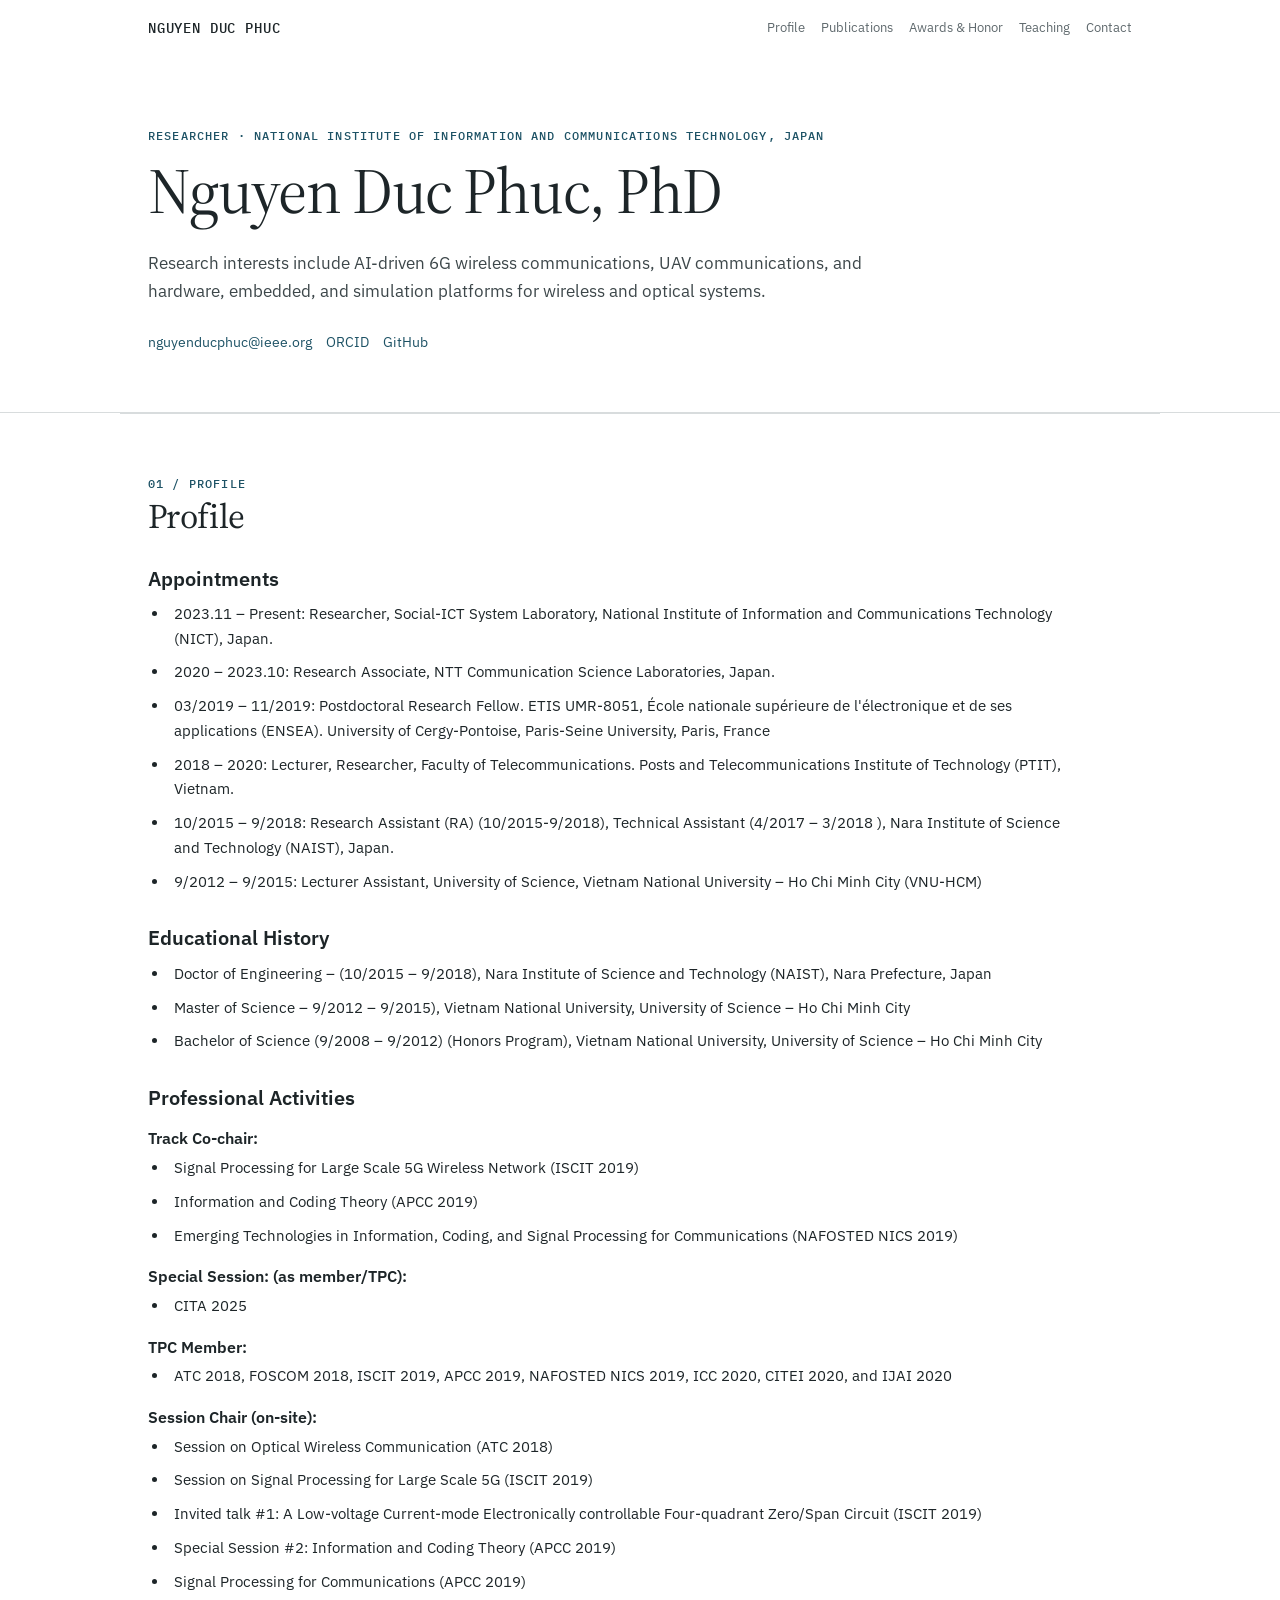
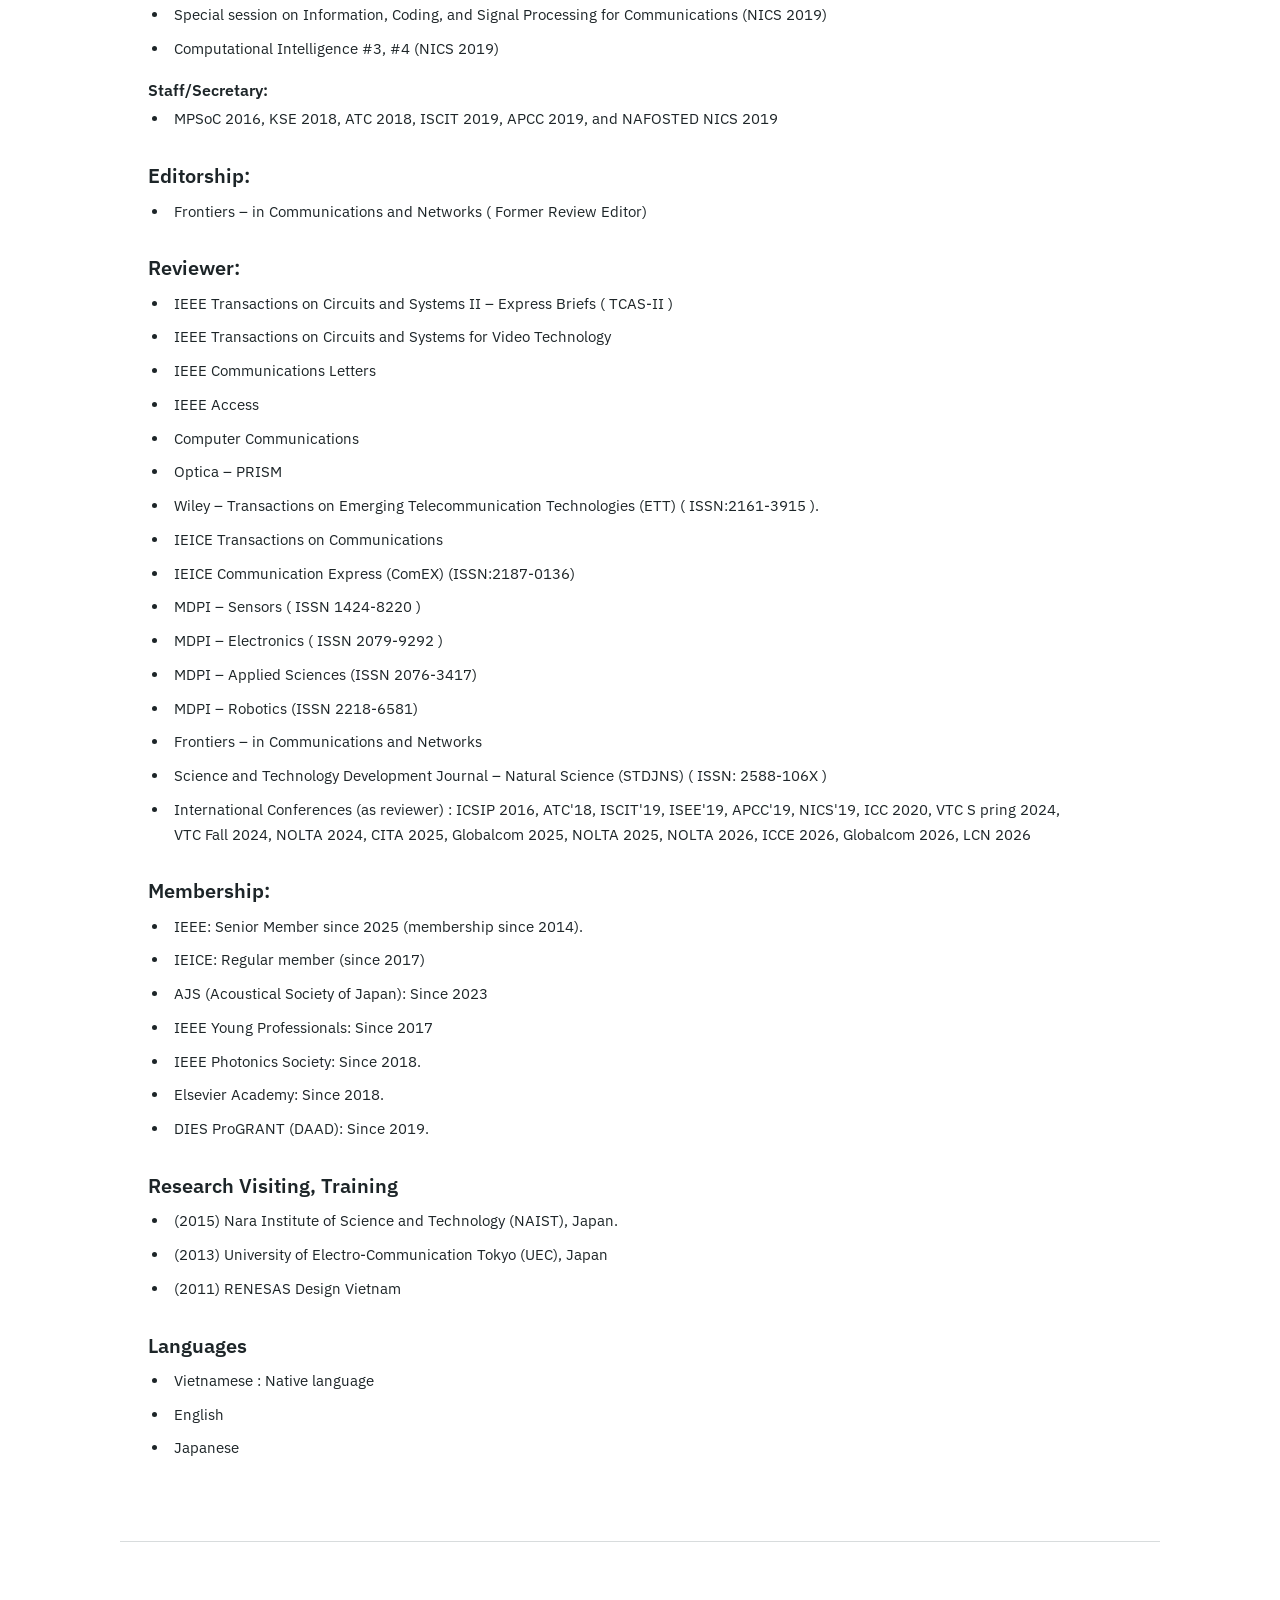
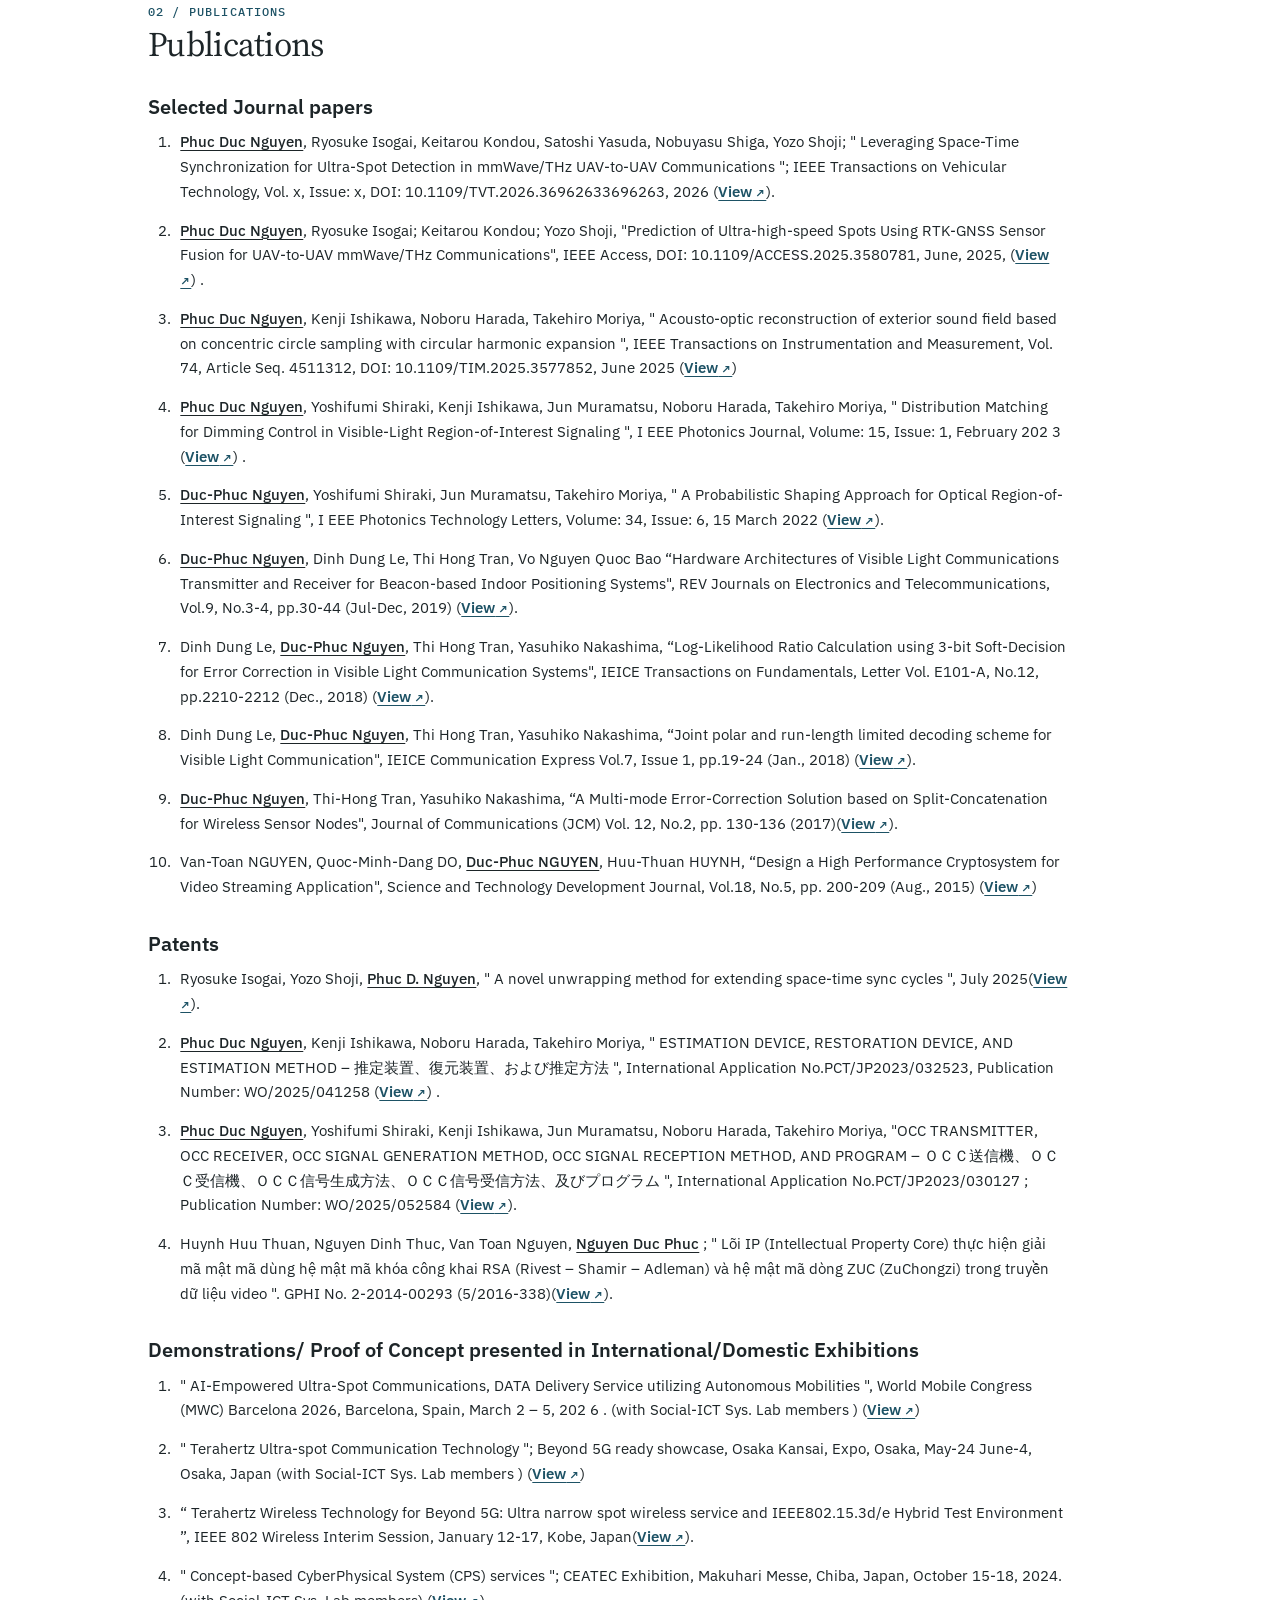
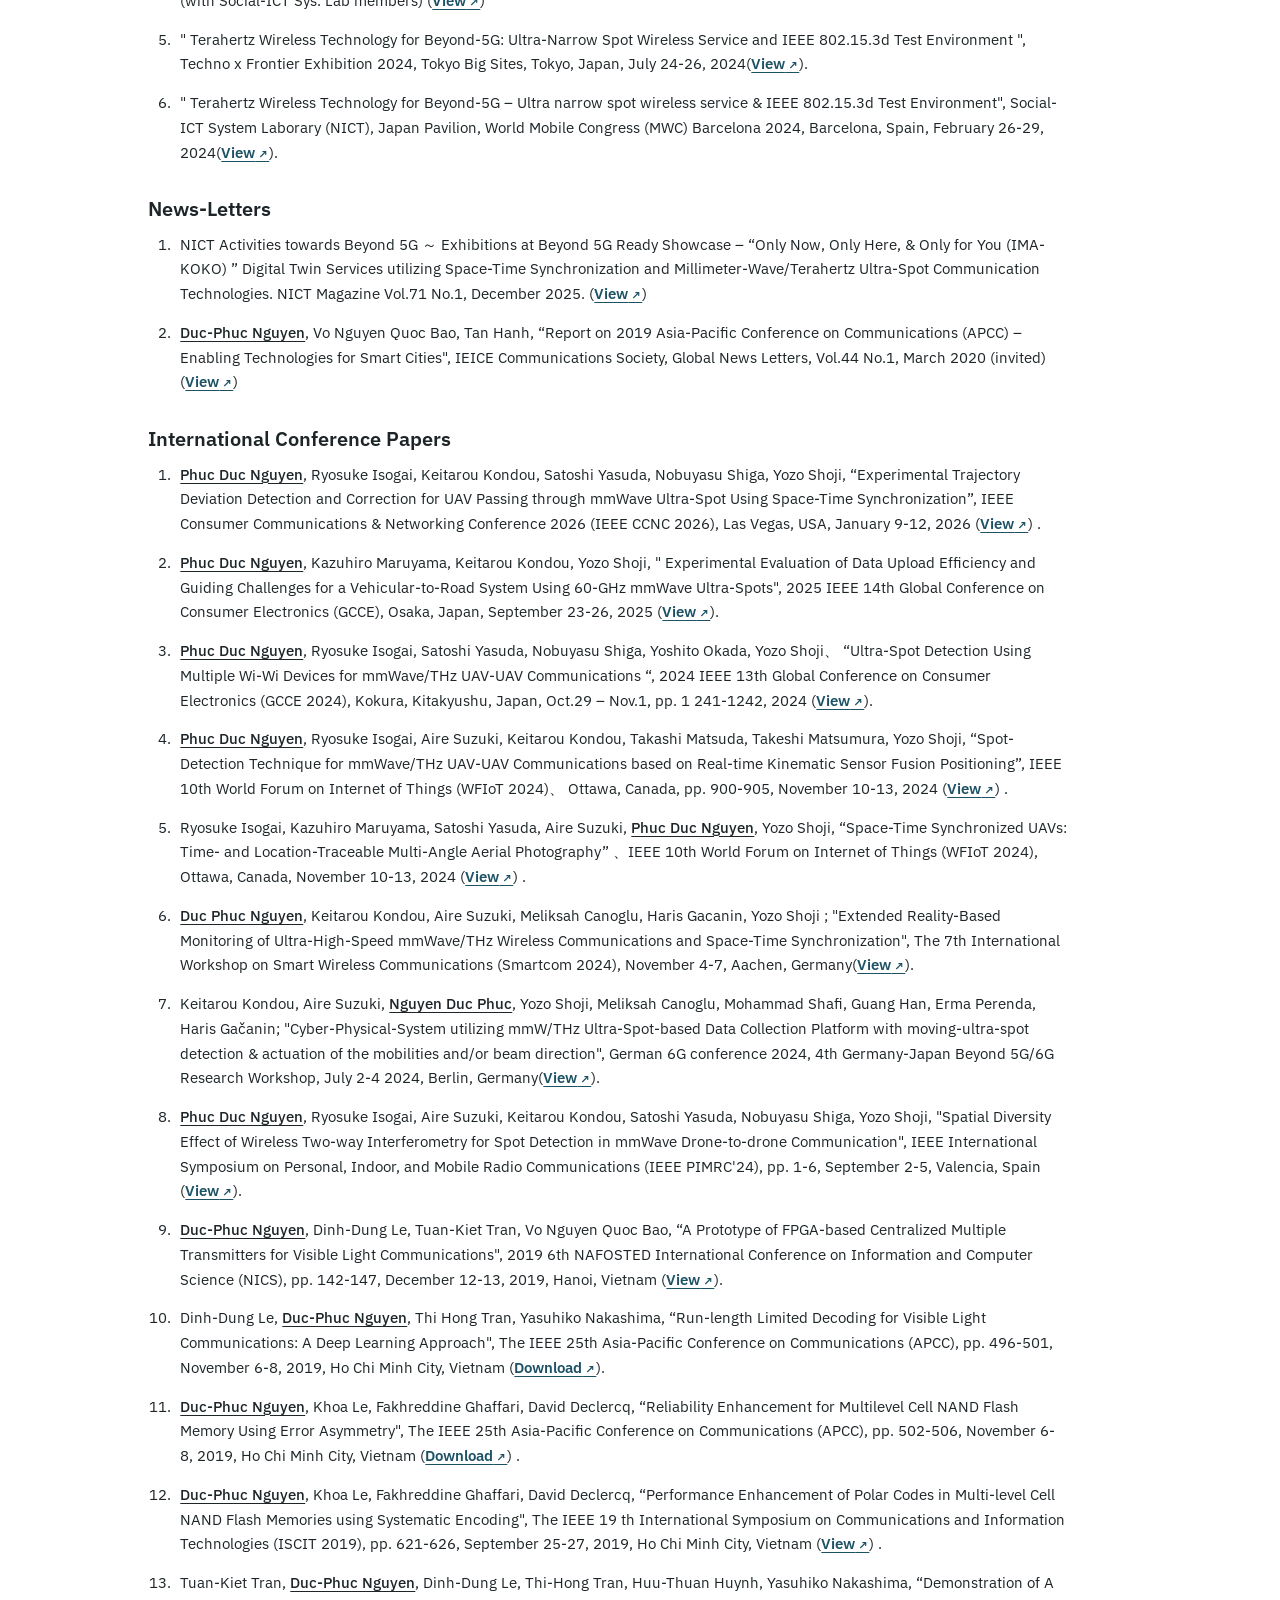
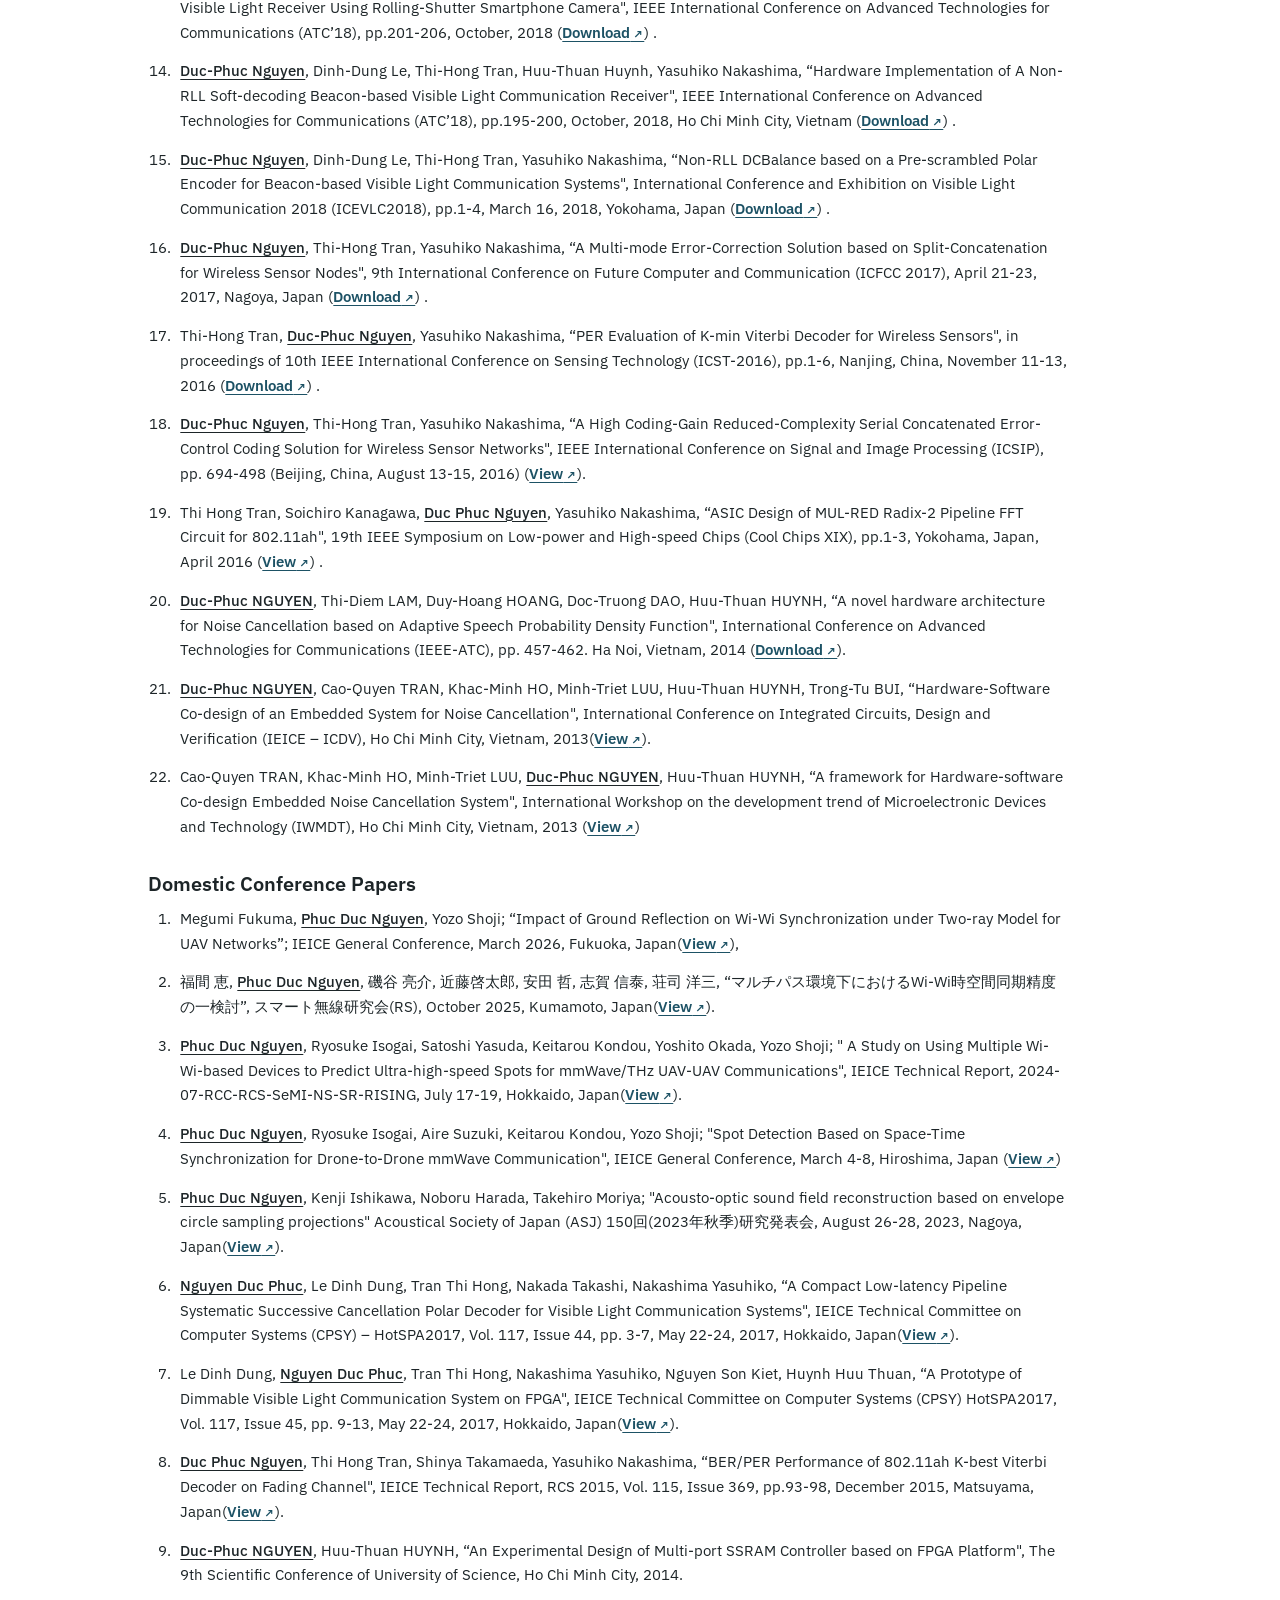
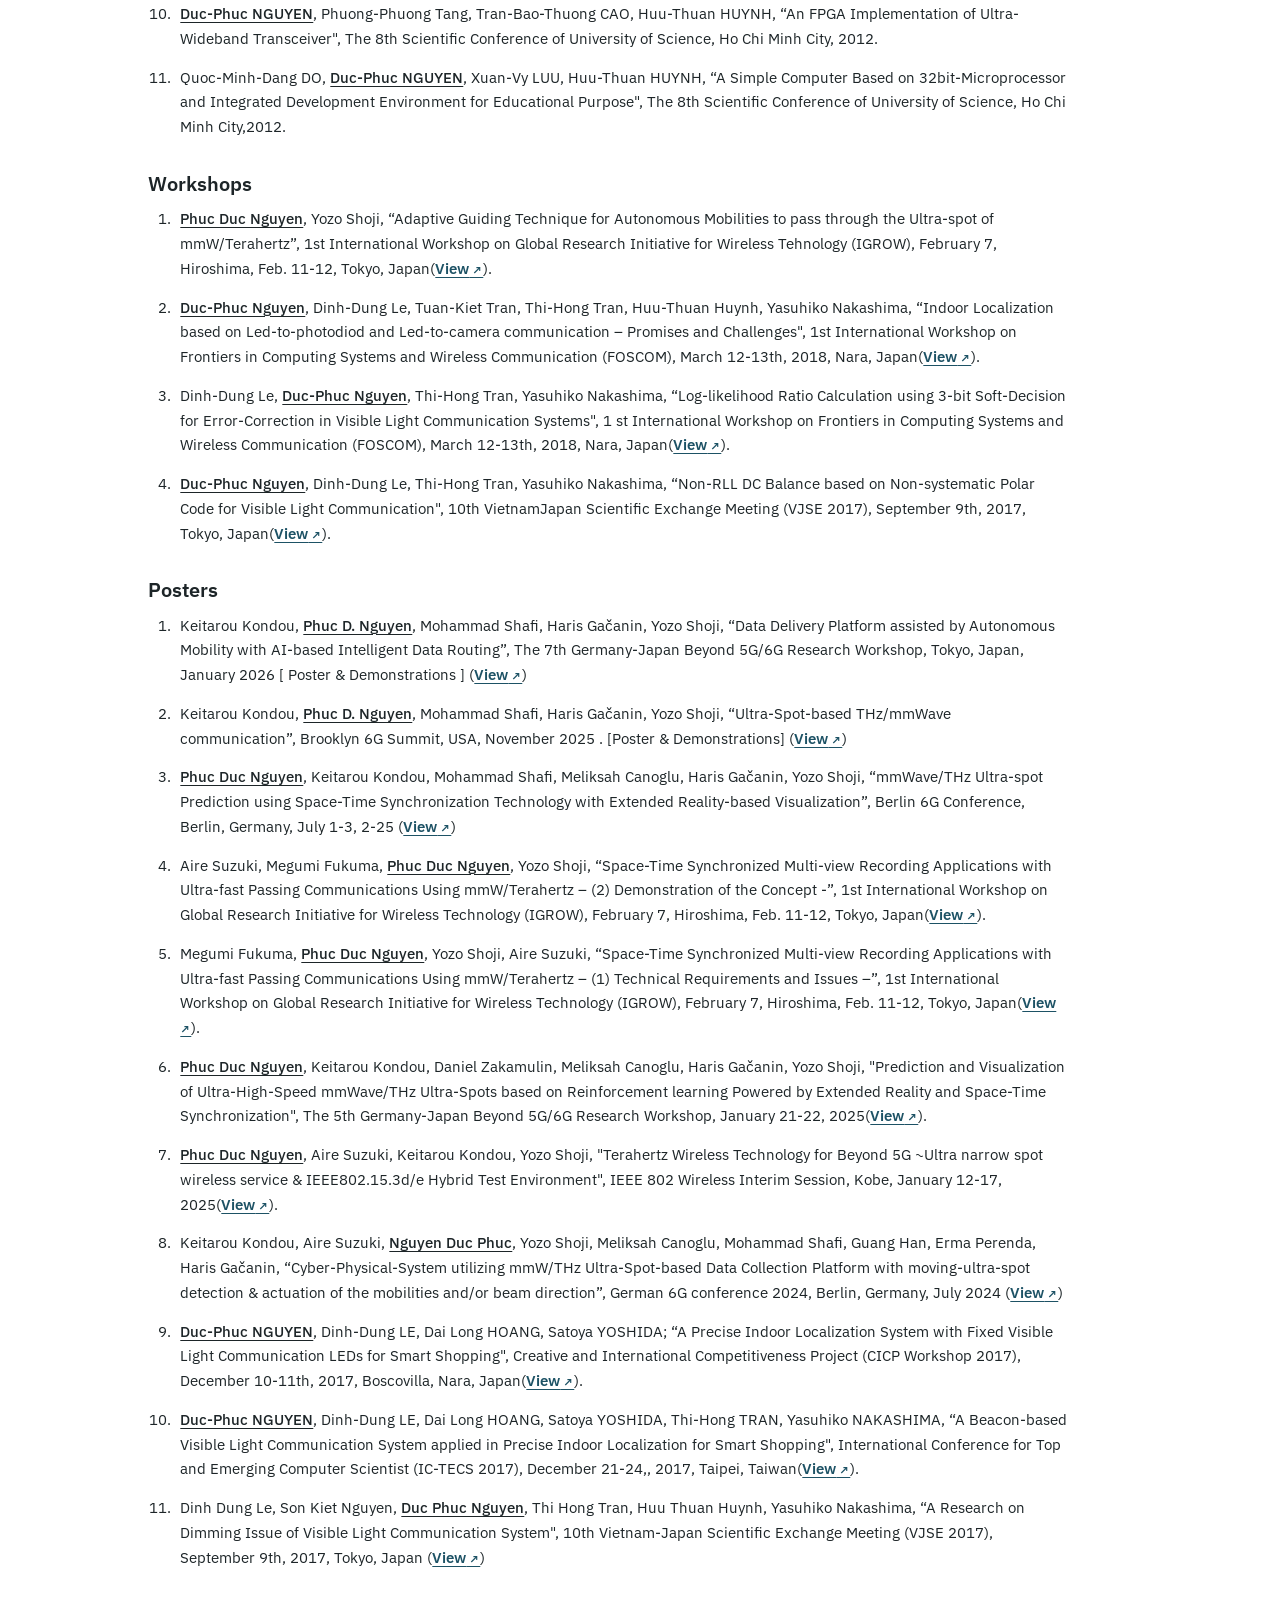
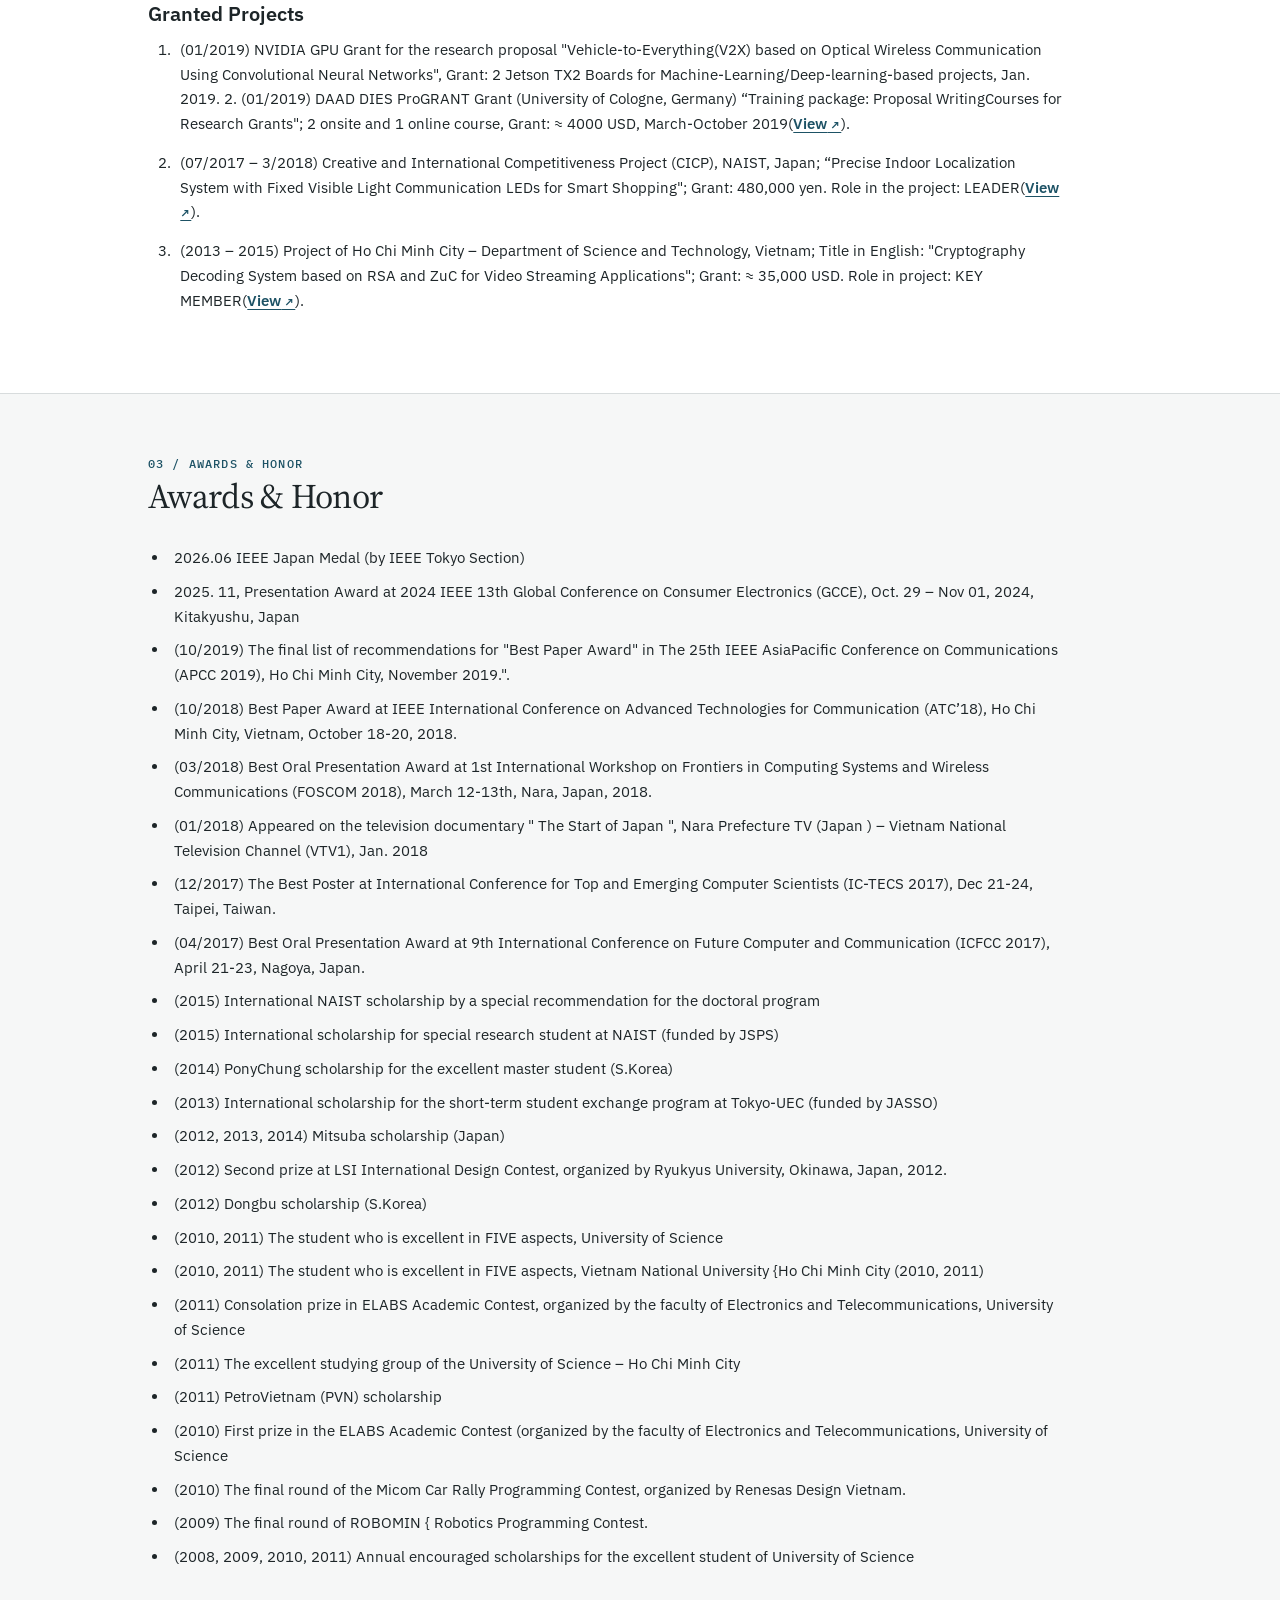
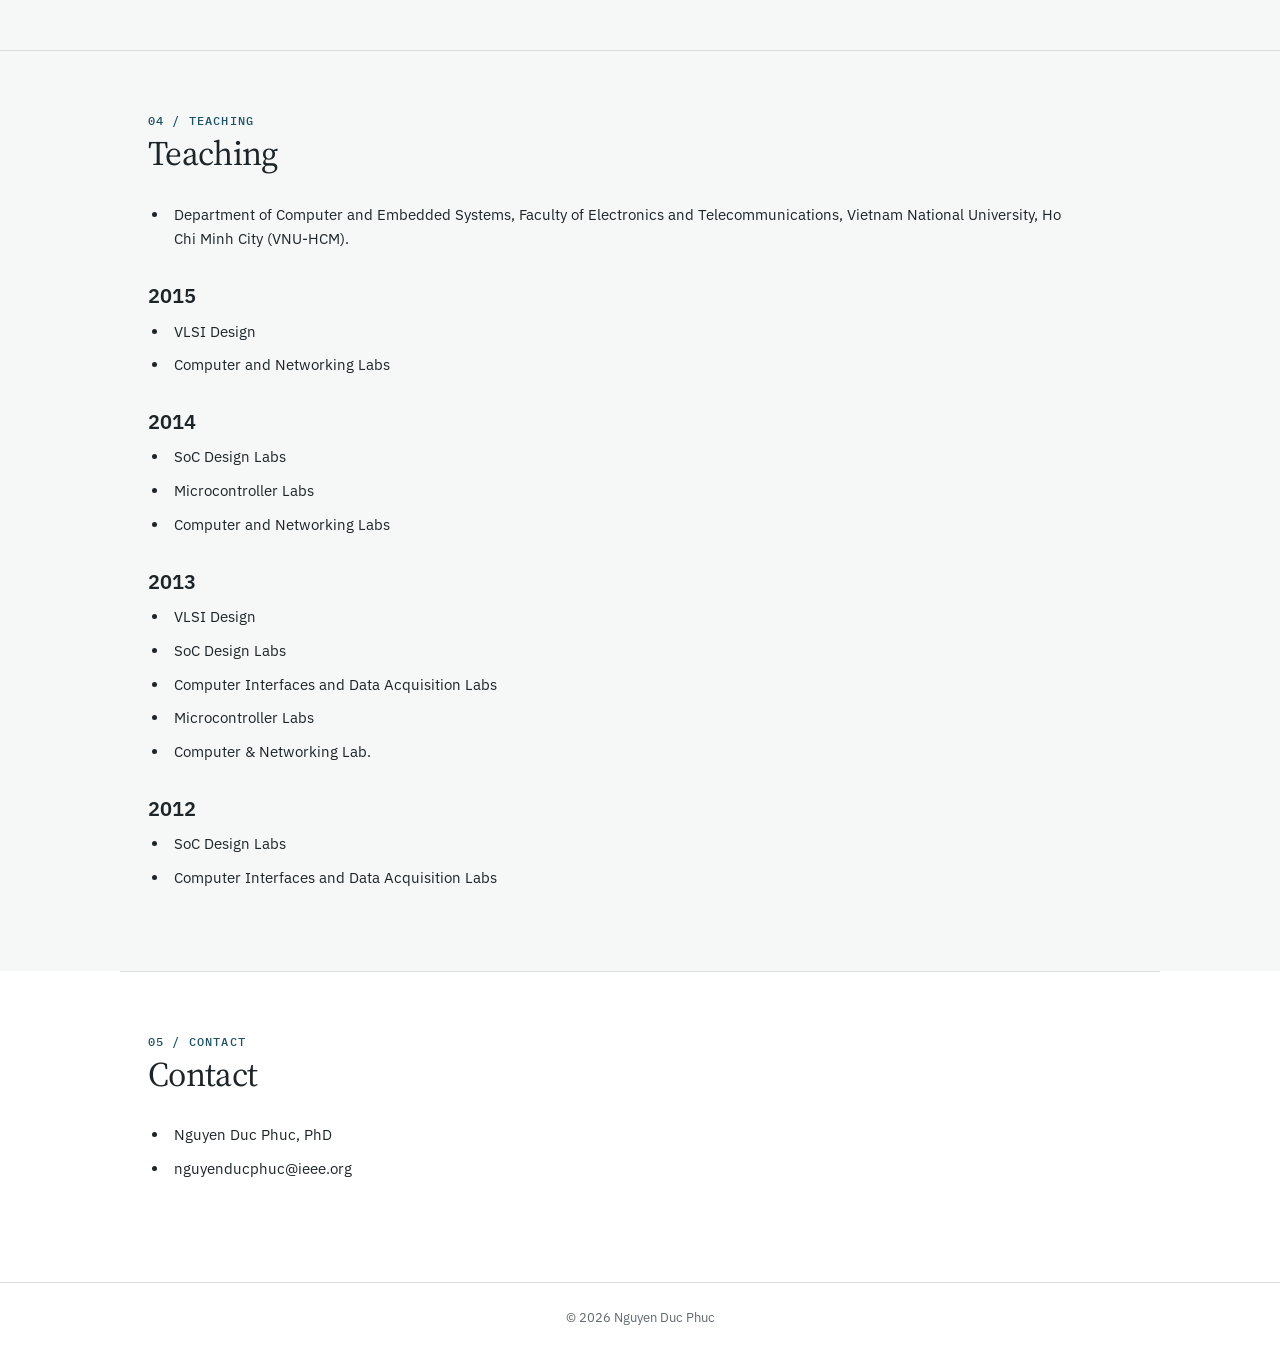
==== index.html @ 946479a9 "Remove publication item labels" ====
<!doctype html>
<html lang="en">
<head>
  <meta charset="utf-8">
  <meta name="viewport" content="width=device-width, initial-scale=1">
  <meta name="description" content="Academic profile and publications of Nguyen Duc Phuc, PhD.">
  <title>Nguyen Duc Phuc, PhD</title>
  <link rel="stylesheet" href="styles.css">
</head>
<body>
  <header>
    <nav aria-label="Primary navigation">
      <a class="brand" href="#home">NGUYEN DUC PHUC</a>
      <div class="nav-links">
        <a href="#profile">Profile</a><a href="#publications">Publications</a><a href="#awards">Awards & Honor</a><a href="#teaching">Teaching</a><a href="#contact">Contact</a>
      </div>
    </nav>
    <div class="masthead" id="home">
      <p class="kicker">Researcher · National Institute of Information and Communications Technology, Japan</p>
      <h1>Nguyen Duc Phuc, PhD</h1>
      <p class="summary">Research interests include AI-driven 6G wireless communications, UAV communications, and hardware, embedded, and simulation platforms for wireless and optical systems.</p>
      <div class="quick-links"><a href="mailto:nguyenducphuc@ieee.org">nguyenducphuc@ieee.org</a><a href="https://orcid.org/0000-0002-7136-8924" target="_blank" rel="noreferrer">ORCID</a><a href="https://github.com/phucdng" target="_blank" rel="noreferrer">GitHub</a></div>
    </div>
  </header>
  <main>
      <section id="profile">
        <p class="section-label">01 / Profile</p>
        <h2>Profile</h2>
        <div class="archive-copy"><h3>Appointments</h3><ul class="archive-list"><li>2023.11 – Present: Researcher, Social-ICT System Laboratory, National Institute of Information and Communications Technology (NICT), Japan.</li><li>2020 – 2023.10: Research Associate, NTT Communication Science Laboratories, Japan.</li><li>03/2019 – 11/2019: Postdoctoral Research Fellow. ETIS UMR-8051, École nationale supérieure de l'électronique et de ses applications (ENSEA). University of Cergy-Pontoise, Paris-Seine University, Paris, France</li><li>2018 – 2020: Lecturer, Researcher, Faculty of Telecommunications. Posts and Telecommunications Institute of Technology (PTIT), Vietnam.</li><li>10/2015 – 9/2018: Research Assistant (RA) (10/2015-9/2018), Technical Assistant (4/2017 – 3/2018 ), Nara Institute of Science and Technology (NAIST), Japan.</li><li>9/2012 – 9/2015: Lecturer Assistant, University of Science, Vietnam National University – Ho Chi Minh City (VNU-HCM)</li></ul><h3>Educational History</h3><ul class="archive-list"><li>Doctor of Engineering – (10/2015 – 9/2018), Nara Institute of Science and Technology (NAIST), Nara Prefecture, Japan</li><li>Master of Science – 9/2012 – 9/2015), Vietnam National University, University of Science – Ho Chi Minh City</li><li>Bachelor of Science (9/2008 – 9/2012) (Honors Program), Vietnam National University, University of Science – Ho Chi Minh City</li></ul><h3>Professional Activities</h3><div class="activity-group"><h4>Track Co-chair:</h4><ul class="archive-list"><li>Signal Processing for Large Scale 5G Wireless Network (ISCIT 2019)</li><li>Information and Coding Theory (APCC 2019)</li><li>Emerging Technologies in Information, Coding, and Signal Processing for Communications (NAFOSTED NICS 2019)</li></ul><h4>Special Session: (as member/TPC):</h4><ul class="archive-list"><li>CITA 2025</li></ul><h4>TPC Member:</h4><ul class="archive-list"><li>ATC 2018, FOSCOM 2018, ISCIT 2019, APCC 2019, NAFOSTED NICS 2019, ICC 2020, CITEI 2020, and IJAI 2020</li></ul><h4>Session Chair (on-site):</h4><ul class="archive-list"><li>Session on Optical Wireless Communication (ATC 2018)</li><li>Session on Signal Processing for Large Scale 5G (ISCIT 2019)</li><li>Invited talk #1: A Low-voltage Current-mode Electronically controllable Four-quadrant Zero/Span Circuit (ISCIT 2019)</li><li>Special Session #2: Information and Coding Theory (APCC 2019)</li><li>Signal Processing for Communications (APCC 2019)</li><li>Special session on Information, Coding, and Signal Processing for Communications (NICS 2019)</li><li>Computational Intelligence #3, #4 (NICS 2019)</li></ul><h4>Staff/Secretary:</h4><ul class="archive-list"><li>MPSoC 2016, KSE 2018, ATC 2018, ISCIT 2019, APCC 2019, and NAFOSTED NICS 2019</li></ul></div><h3>Editorship:</h3><ul class="archive-list"><li>Frontiers – in Communications and Networks ( Former Review Editor)</li></ul><h3>Reviewer:</h3><ul class="archive-list"><li>IEEE Transactions on Circuits and Systems II – Express Briefs ( TCAS-II )</li><li>IEEE Transactions on Circuits and Systems for Video Technology</li><li>IEEE Communications Letters</li><li>IEEE Access</li><li>Computer Communications</li><li>Optica – PRISM</li><li>Wiley – Transactions on Emerging Telecommunication Technologies (ETT) ( ISSN:2161-3915 ).</li><li>IEICE Transactions on Communications</li><li>IEICE Communication Express (ComEX) (ISSN:2187-0136)</li><li>MDPI – Sensors ( ISSN 1424-8220 )</li><li>MDPI – Electronics ( ISSN 2079-9292 )</li><li>MDPI – Applied Sciences (ISSN 2076-3417)</li><li>MDPI – Robotics (ISSN 2218-6581)</li><li>Frontiers – in Communications and Networks</li><li>Science and Technology Development Journal – Natural Science (STDJNS) ( ISSN: 2588-106X )</li><li>International Conferences (as reviewer) : ICSIP 2016, ATC'18, ISCIT'19, ISEE'19, APCC'19, NICS'19, ICC 2020, VTC S pring 2024, VTC Fall 2024, NOLTA 2024, CITA 2025, Globalcom 2025, NOLTA 2025, NOLTA 2026, ICCE 2026, Globalcom 2026, LCN 2026</li></ul><h3>Membership:</h3><ul class="archive-list"><li>IEEE: Senior Member since 2025 (membership since 2014).</li><li>IEICE: Regular member (since 2017)</li><li>AJS (Acoustical Society of Japan): Since 2023</li><li>IEEE Young Professionals: Since 2017</li><li>IEEE Photonics Society: Since 2018.</li><li>Elsevier Academy: Since 2018.</li><li>DIES ProGRANT (DAAD): Since 2019.</li></ul><h3>Research Visiting, Training</h3><ul class="archive-list"><li>(2015) Nara Institute of Science and Technology (NAIST), Japan.</li><li>(2013) University of Electro-Communication Tokyo (UEC), Japan</li><li>(2011) RENESAS Design Vietnam</li></ul><h3>Languages</h3><ul class="archive-list"><li>Vietnamese : Native language</li><li>English</li><li>Japanese</li></ul></div>
      </section>
      <section id="publications">
        <p class="section-label">02 / Publications</p>
        <h2>Publications</h2>
        <div class="archive-copy"><h3>Selected Journal papers</h3><ol class="archive-list"><li><span class="author-mark">Phuc Duc Nguyen</span>, Ryosuke Isogai, Keitarou Kondou, Satoshi Yasuda, Nobuyasu Shiga, Yozo Shoji; " Leveraging Space-Time Synchronization for Ultra-Spot Detection in mmWave/THz UAV-to-UAV Communications "; IEEE Transactions on Vehicular Technology, Vol. x, Issue: x, DOI: 10.1109/TVT.2026.36962633696263, 2026 (<a class="resource-link" href="https://arxiv.org/pdf/2605.25321v1" target="_blank" rel="noreferrer" title="Open publication resource">View</a>).</li><li><span class="author-mark">Phuc Duc Nguyen</span>, Ryosuke Isogai; Keitarou Kondou; Yozo Shoji, "Prediction of Ultra-high-speed Spots Using RTK-GNSS Sensor Fusion for UAV-to-UAV mmWave/THz Communications", IEEE Access, DOI: 10.1109/ACCESS.2025.3580781, June, 2025, (<a class="resource-link" href="https://ieeexplore.ieee.org/document/11039836" target="_blank" rel="noreferrer" title="Open publication resource">View</a>) .</li><li><span class="author-mark">Phuc Duc Nguyen</span>, Kenji Ishikawa, Noboru Harada, Takehiro Moriya, " Acousto-optic reconstruction of exterior sound field based on concentric circle sampling with circular harmonic expansion ", IEEE Transactions on Instrumentation and Measurement, Vol. 74, Article Seq. 4511312, DOI: 10.1109/TIM.2025.3577852, June 2025 (<a class="resource-link" href="https://ieeexplore.ieee.org/document/11028067" target="_blank" rel="noreferrer" title="Open publication resource">View</a>)</li><li><span class="author-mark">Phuc Duc Nguyen</span>, Yoshifumi Shiraki, Kenji Ishikawa, Jun Muramatsu, Noboru Harada, Takehiro Moriya, " Distribution Matching for Dimming Control in Visible-Light Region-of-Interest Signaling ", I EEE Photonics Journal, Volume: 15, Issue: 1, February 202 3 (<a class="resource-link" href="https://ieeexplore.ieee.org/document/10017169" target="_blank" rel="noreferrer" title="Open publication resource">View</a>) .</li><li><span class="author-mark">Duc-Phuc Nguyen</span>, Yoshifumi Shiraki, Jun Muramatsu, Takehiro Moriya, " A Probabilistic Shaping Approach for Optical Region-of-Interest Signaling ", I EEE Photonics Technology Letters, Volume: 34, Issue: 6, 15 March 2022 (<a class="resource-link" href="https://arxiv.org/pdf/2209.00799.pdf" target="_blank" rel="noreferrer" title="Open publication resource">View</a>).</li><li><span class="author-mark">Duc-Phuc Nguyen</span>, Dinh Dung Le, Thi Hong Tran, Vo Nguyen Quoc Bao “Hardware Architectures of Visible Light Communications Transmitter and Receiver for Beacon-based Indoor Positioning Systems", REV Journals on Electronics and Telecommunications, Vol.9, No.3-4, pp.30-44 (Jul-Dec, 2019) (<a class="resource-link" href="https://rev-jec.org/index.php/rev-jec/article/download/234/191" target="_blank" rel="noreferrer" title="Open publication resource">View</a>).</li><li>Dinh Dung Le, <span class="author-mark">Duc-Phuc Nguyen</span>, Thi Hong Tran, Yasuhiko Nakashima, “Log-Likelihood Ratio Calculation using 3-bit Soft-Decision for Error Correction in Visible Light Communication Systems", IEICE Transactions on Fundamentals, Letter Vol. E101-A, No.12, pp.2210-2212 (Dec., 2018) (<a class="resource-link" href="https://www.researchgate.net/profile/Duc_Phuc_Nguyen/publication/329350438_Log-Likelihood_Ratio_Calculation_Using_3-Bit_Soft-Decision_for_Error_Correction_in_Visible_Light_Communication_Systems/links/5c90a6bd45851564fae6e2e8/Log-Likelihood-Ratio-Calculation-Using-3-Bit-Soft-Decision-for-Error-Correction-in-Visible-Light-Communication-Systems.pdf" target="_blank" rel="noreferrer" title="Open publication resource">View</a>).</li><li>Dinh Dung Le, <span class="author-mark">Duc-Phuc Nguyen</span>, Thi Hong Tran, Yasuhiko Nakashima, “Joint polar and run-length limited decoding scheme for Visible Light Communication", IEICE Communication Express Vol.7, Issue 1, pp.19-24 (Jan., 2018) (<a class="resource-link" href="https://www.jstage.jst.go.jp/article/comex/7/1/7_2017XBL0138/_pdf" target="_blank" rel="noreferrer" title="Open publication resource">View</a>).</li><li><span class="author-mark">Duc-Phuc Nguyen</span>, Thi-Hong Tran, Yasuhiko Nakashima, “A Multi-mode Error-Correction Solution based on Split-Concatenation for Wireless Sensor Nodes", Journal of Communications (JCM) Vol. 12, No.2, pp. 130-136 (2017)(<a class="resource-link" href="https://doi.org/10.12720/jcm.12.2.130-136" target="_blank" rel="noreferrer" title="Open publication resource">View</a>).</li><li>Van-Toan NGUYEN, Quoc-Minh-Dang DO, <span class="author-mark">Duc-Phuc NGUYEN</span>, Huu-Thuan HUYNH, “Design a High Performance Cryptosystem for Video Streaming Application", Science and Technology Development Journal, Vol.18, No.5, pp. 200-209 (Aug., 2015) (<a class="resource-link" href="https://doi.org/10.32508/stdj.v18i3.836" target="_blank" rel="noreferrer" title="Open publication resource">View</a>)</li></ol><h3>Patents</h3><ol class="archive-list"><li>Ryosuke Isogai, Yozo Shoji, <span class="author-mark">Phuc D. Nguyen</span>, " A novel unwrapping method for extending space-time sync cycles ", July 2025(<a class="resource-link" href="https://patentscope.wipo.int/search/en/search.jsf?queryString=%22A%20novel%20unwrapping%20method%20for%20extending%20space-time%20sync%20cycles%22" target="_blank" rel="noreferrer" title="Open publication resource">View</a>).</li><li><span class="author-mark">Phuc Duc Nguyen</span>, Kenji Ishikawa, Noboru Harada, Takehiro Moriya, " ESTIMATION DEVICE, RESTORATION DEVICE, AND ESTIMATION METHOD – 推定装置、復元装置、および推定方法 ", International Application No.PCT/JP2023/032523, Publication Number: WO/2025/041258 (<a class="resource-link" href="https://patentscope2.wipo.int/search/en/detail.jsf?docId=WO2025052584" target="_blank" rel="noreferrer" title="Open publication resource">View</a>) .</li><li><span class="author-mark">Phuc Duc Nguyen</span>, Yoshifumi Shiraki, Kenji Ishikawa, Jun Muramatsu, Noboru Harada, Takehiro Moriya, "OCC TRANSMITTER, OCC RECEIVER, OCC SIGNAL GENERATION METHOD, OCC SIGNAL RECEPTION METHOD, AND PROGRAM – ＯＣＣ送信機、ＯＣＣ受信機、ＯＣＣ信号生成方法、ＯＣＣ信号受信方法、及びプログラム ", International Application No.PCT/JP2023/030127 ; Publication Number: WO/2025/052584 (<a class="resource-link" href="https://patentscope2.wipo.int/search/en/WO2025041258" target="_blank" rel="noreferrer" title="Open publication resource">View</a>).</li><li>Huynh Huu Thuan, Nguyen Dinh Thuc, Van Toan Nguyen, <span class="author-mark">Nguyen Duc Phuc</span> ; " Lõi IP (Intellectual Property Core) thực hiện giải mã mật mã dùng hệ mật mã khóa công khai RSA (Rivest – Shamir – Adleman) và hệ mật mã dòng ZUC (ZuChongzi) trong truyền dữ liệu video ". GPHI No. 2-2014-00293 (5/2016-338)(<a class="resource-link" href="https://thongke.cesti.gov.vn/images/BCPTXHCN/2025_Ky02/2025-BCTC-Xu-huong-cong-nghe-an-ninh-mang.pdf" target="_blank" rel="noreferrer" title="Open publication resource">View</a>).</li></ol><h3>Demonstrations/ Proof of Concept presented in International/Domestic Exhibitions</h3><ol class="archive-list"><li>" AI-Empowered Ultra-Spot Communications, DATA Delivery Service utilizing Autonomous Mobilities ", World Mobile Congress (MWC) Barcelona 2026, Barcelona, Spain, March 2 – 5, 202 6 . (with Social-ICT Sys. Lab members ) (<a class="resource-link" href="https://www2.nict.go.jp/global2/mwcb26/" target="_blank" rel="noreferrer" title="Open publication resource">View</a>)</li><li>" Terahertz Ultra-spot Communication Technology "; Beyond 5G ready showcase, Osaka Kansai, Expo, Osaka, May-24 June-4, Osaka, Japan (with Social-ICT Sys. Lab members ) (<a class="resource-link" href="https://www.nict.go.jp/publication/shuppan/kihou-journal/houkoku71-1r_HTML/2025O-02-01.pdf" target="_blank" rel="noreferrer" title="Open publication resource">View</a>)</li><li>“ Terahertz Wireless Technology for Beyond 5G: Ultra narrow spot wireless service and IEEE802.15.3d/e Hybrid Test Environment ”, IEEE 802 Wireless Interim Session, January 12-17, Kobe, Japan(<a class="resource-link" href="https://mentor.ieee.org/802.15/documents" target="_blank" rel="noreferrer" title="Open publication resource">View</a>).</li><li>" Concept-based CyberPhysical System (CPS) services "; CEATEC Exhibition, Makuhari Messe, Chiba, Japan, October 15-18, 2024. (with Social-ICT Sys. Lab members) (<a class="resource-link" href="https://www.ceatec.com/" target="_blank" rel="noreferrer" title="Open publication resource">View</a>)</li><li>" Terahertz Wireless Technology for Beyond-5G: Ultra-Narrow Spot Wireless Service and IEEE 802.15.3d Test Environment ", Techno x Frontier Exhibition 2024, Tokyo Big Sites, Tokyo, Japan, July 24-26, 2024(<a class="resource-link" href="https://www.nict.go.jp/publication/shuppan/kihou-journal/houkoku71-1r_HTML/2025O-02-01.pdf" target="_blank" rel="noreferrer" title="Open publication resource">View</a>).</li><li>" Terahertz Wireless Technology for Beyond-5G – Ultra narrow spot wireless service &amp; IEEE 802.15.3d Test Environment", Social-ICT System Laborary (NICT), Japan Pavilion, World Mobile Congress (MWC) Barcelona 2024, Barcelona, Spain, February 26-29, 2024(<a class="resource-link" href="https://www.nict.go.jp/en/press/2024/02/20-1.html" target="_blank" rel="noreferrer" title="Open publication resource">View</a>).</li></ol><h3>News-Letters</h3><ol class="archive-list"><li>NICT Activities towards Beyond 5G ～ Exhibitions at Beyond 5G Ready Showcase – “Only Now, Only Here, &amp; Only for You (IMA-KOKO) ” Digital Twin Services utilizing Space-Time Synchronization and Millimeter-Wave/Terahertz Ultra-Spot Communication Technologies. NICT Magazine Vol.71 No.1, December 2025. (<a class="resource-link" href="https://www.nict.go.jp/publication/shuppan/kihou-journal/houkoku71-1r_HTML/2025O-02-01.pdf" target="_blank" rel="noreferrer" title="Open publication resource">View</a>)</li><li><span class="author-mark">Duc-Phuc Nguyen</span>, Vo Nguyen Quoc Bao, Tan Hanh, “Report on 2019 Asia-Pacific Conference on Communications (APCC) – Enabling Technologies for Smart Cities", IEICE Communications Society, Global News Letters, Vol.44 No.1, March 2020 (invited) (<a class="resource-link" href="https://www.ieice.org/cs/gnl/gnl_vol44-1.pdf" target="_blank" rel="noreferrer" title="Open publication resource">View</a>)</li></ol><h3>International Conference Papers</h3><ol class="archive-list"><li><span class="author-mark">Phuc Duc Nguyen</span>, Ryosuke Isogai, Keitarou Kondou, Satoshi Yasuda, Nobuyasu Shiga, Yozo Shoji, “Experimental Trajectory Deviation Detection and Correction for UAV Passing through mmWave Ultra-Spot Using Space-Time Synchronization”, IEEE Consumer Communications &amp; Networking Conference 2026 (IEEE CCNC 2026), Las Vegas, USA, January 9-12, 2026 (<a class="resource-link" href="https://ieeexplore.ieee.org/document/11366453" target="_blank" rel="noreferrer" title="Open publication resource">View</a>) .</li><li><span class="author-mark">Phuc Duc Nguyen</span>, Kazuhiro Maruyama, Keitarou Kondou, Yozo Shoji, " Experimental Evaluation of Data Upload Efficiency and Guiding Challenges for a Vehicular-to-Road System Using 60-GHz mmWave Ultra-Spots", 2025 IEEE 14th Global Conference on Consumer Electronics (GCCE), Osaka, Japan, September 23-26, 2025 (<a class="resource-link" href="https://ieeexplore.ieee.org/document/11274605" target="_blank" rel="noreferrer" title="Open publication resource">View</a>).</li><li><span class="author-mark">Phuc Duc Nguyen</span>, Ryosuke Isogai, Satoshi Yasuda, Nobuyasu Shiga, Yoshito Okada, Yozo Shoji、 “Ultra-Spot Detection Using Multiple Wi-Wi Devices for mmWave/THz UAV-UAV Communications “, 2024 IEEE 13th Global Conference on Consumer Electronics (GCCE 2024), Kokura, Kitakyushu, Japan, Oct.29 – Nov.1, pp. 1 241-1242, 2024 (<a class="resource-link" href="https://ieeexplore.ieee.org/document/10760607" target="_blank" rel="noreferrer" title="Open publication resource">View</a>).</li><li><span class="author-mark">Phuc Duc Nguyen</span>, Ryosuke Isogai, Aire Suzuki, Keitarou Kondou, Takashi Matsuda, Takeshi Matsumura, Yozo Shoji, “Spot-Detection Technique for mmWave/THz UAV-UAV Communications based on Real-time Kinematic Sensor Fusion Positioning”, IEEE 10th World Forum on Internet of Things (WFIoT 2024)、 Ottawa, Canada, pp. 900-905, November 10-13, 2024 (<a class="resource-link" href="https://ieeexplore.ieee.org/document/10811315" target="_blank" rel="noreferrer" title="Open publication resource">View</a>) .</li><li>Ryosuke Isogai, Kazuhiro Maruyama, Satoshi Yasuda, Aire Suzuki, <span class="author-mark">Phuc Duc Nguyen</span>, Yozo Shoji, “Space-Time Synchronized UAVs: Time- and Location-Traceable Multi-Angle Aerial Photography” 、IEEE 10th World Forum on Internet of Things (WFIoT 2024), Ottawa, Canada, November 10-13, 2024 (<a class="resource-link" href="https://ieeexplore.ieee.org/document/10811250" target="_blank" rel="noreferrer" title="Open publication resource">View</a>) .</li><li><span class="author-mark">Duc Phuc Nguyen</span>, Keitarou Kondou, Aire Suzuki, Meliksah Canoglu, Haris Gacanin, Yozo Shoji ; "Extended Reality-Based Monitoring of Ultra-High-Speed mmWave/THz Wireless Communications and Space-Time Synchronization", The 7th International Workshop on Smart Wireless Communications (Smartcom 2024), November 4-7, Aachen, Germany(<a class="resource-link" href="https://ken.ieice.org/ken/paper/202411041cGd/" target="_blank" rel="noreferrer" title="Open publication resource">View</a>).</li><li>Keitarou Kondou, Aire Suzuki, <span class="author-mark">Nguyen Duc Phuc</span>, Yozo Shoji, Meliksah Canoglu, Mohammad Shafi, Guang Han, Erma Perenda, Haris Gačanin; "Cyber-Physical-System utilizing mmW/THz Ultra-Spot-based Data Collection Platform with moving-ultra-spot detection &amp; actuation of the mobilities and/or beam direction", German 6G conference 2024, 4th Germany-Japan Beyond 5G/6G Research Workshop, July 2-4 2024, Berlin, Germany(<a class="resource-link" href="https://www.dsp.rwth-aachen.de/cms/dsp/der-lehrstuhl/aktuelle-meldungen/~bqqsqr/nict-praesentiert-gemeinsame-forschung-m/?lidx=1" target="_blank" rel="noreferrer" title="Open publication resource">View</a>).</li><li><span class="author-mark">Phuc Duc Nguyen</span>, Ryosuke Isogai, Aire Suzuki, Keitarou Kondou, Satoshi Yasuda, Nobuyasu Shiga, Yozo Shoji, "Spatial Diversity Effect of Wireless Two-way Interferometry for Spot Detection in mmWave Drone-to-drone Communication", IEEE International Symposium on Personal, Indoor, and Mobile Radio Communications (IEEE PIMRC'24), pp. 1-6, September 2-5, Valencia, Spain (<a class="resource-link" href="https://ieeexplore.ieee.org/document/10817412" target="_blank" rel="noreferrer" title="Open publication resource">View</a>).</li><li><span class="author-mark">Duc-Phuc Nguyen</span>, Dinh-Dung Le, Tuan-Kiet Tran, Vo Nguyen Quoc Bao, “A Prototype of FPGA-based Centralized Multiple Transmitters for Visible Light Communications", 2019 6th NAFOSTED International Conference on Information and Computer Science (NICS), pp. 142-147, December 12-13, 2019, Hanoi, Vietnam (<a class="resource-link" href="https://doi.org/10.1109/nics48868.2019.9023844" target="_blank" rel="noreferrer" title="Open publication resource">View</a>).</li><li>Dinh-Dung Le, <span class="author-mark">Duc-Phuc Nguyen</span>, Thi Hong Tran, Yasuhiko Nakashima, “Run-length Limited Decoding for Visible Light Communications: A Deep Learning Approach", The IEEE 25th Asia-Pacific Conference on Communications (APCC), pp. 496-501, November 6-8, 2019, Ho Chi Minh City, Vietnam (<a class="resource-link" href="https://ieeexplore.ieee.org/abstract/document/8905168" target="_blank" rel="noreferrer" title="Open publication resource">Download</a>).</li><li><span class="author-mark">Duc-Phuc Nguyen</span>, Khoa Le, Fakhreddine Ghaffari, David Declercq, “Reliability Enhancement for Multilevel Cell NAND Flash Memory Using Error Asymmetry", The IEEE 25th Asia-Pacific Conference on Communications (APCC), pp. 502-506, November 6-8, 2019, Ho Chi Minh City, Vietnam (<a class="resource-link" href="https://www.researchgate.net/publication/339819613_Reliability_Enhancement_for_Multi-level_Cell_NAND_Flash_Memory_Using_Error_Asymmetry" target="_blank" rel="noreferrer" title="Open publication resource">Download</a>) .</li><li><span class="author-mark">Duc-Phuc Nguyen</span>, Khoa Le, Fakhreddine Ghaffari, David Declercq, “Performance Enhancement of Polar Codes in Multi-level Cell NAND Flash Memories using Systematic Encoding", The IEEE 19 th International Symposium on Communications and Information Technologies (ISCIT 2019), pp. 621-626, September 25-27, 2019, Ho Chi Minh City, Vietnam (<a class="resource-link" href="https://arxiv.org/pdf/1805.00359" target="_blank" rel="noreferrer" title="Open publication resource">View</a>) .</li><li>Tuan-Kiet Tran, <span class="author-mark">Duc-Phuc Nguyen</span>, Dinh-Dung Le, Thi-Hong Tran, Huu-Thuan Huynh, Yasuhiko Nakashima, “Demonstration of A Visible Light Receiver Using Rolling-Shutter Smartphone Camera", IEEE International Conference on Advanced Technologies for Communications (ATC’18), pp.201-206, October, 2018 (<a class="resource-link" href="https://doi.org/10.1109/ATC.2018.8587521" target="_blank" rel="noreferrer" title="Open publication resource">Download</a>) .</li><li><span class="author-mark">Duc-Phuc Nguyen</span>, Dinh-Dung Le, Thi-Hong Tran, Huu-Thuan Huynh, Yasuhiko Nakashima, “Hardware Implementation of A Non-RLL Soft-decoding Beacon-based Visible Light Communication Receiver", IEEE International Conference on Advanced Technologies for Communications (ATC’18), pp.195-200, October, 2018, Ho Chi Minh City, Vietnam (<a class="resource-link" href="https://www.researchgate.net/publication/329956404_Hardware_Implementation_of_A_Non-RLL_Soft-decoding_Beacon-based_Visible_Light_Communication_Receiver" target="_blank" rel="noreferrer" title="Open publication resource">Download</a>) .</li><li><span class="author-mark">Duc-Phuc Nguyen</span>, Dinh-Dung Le, Thi-Hong Tran, Yasuhiko Nakashima, “Non-RLL DCBalance based on a Pre-scrambled Polar Encoder for Beacon-based Visible Light Communication Systems", International Conference and Exhibition on Visible Light Communication 2018 (ICEVLC2018), pp.1-4, March 16, 2018, Yokohama, Japan (<a class="resource-link" href="https://arxiv.org/pdf/1904.00832" target="_blank" rel="noreferrer" title="Open publication resource">Download</a>) .</li><li><span class="author-mark">Duc-Phuc Nguyen</span>, Thi-Hong Tran, Yasuhiko Nakashima, “A Multi-mode Error-Correction Solution based on Split-Concatenation for Wireless Sensor Nodes", 9th International Conference on Future Computer and Communication (ICFCC 2017), April 21-23, 2017, Nagoya, Japan (<a class="resource-link" href="https://kaken.nii.ac.jp/ja/grant/KAKENHI-PROJECT-16K18105" target="_blank" rel="noreferrer" title="Open publication resource">Download</a>) .</li><li>Thi-Hong Tran, <span class="author-mark">Duc-Phuc Nguyen</span>, Yasuhiko Nakashima, “PER Evaluation of K-min Viterbi Decoder for Wireless Sensors", in proceedings of 10th IEEE International Conference on Sensing Technology (ICST-2016), pp.1-6, Nanjing, China, November 11-13, 2016 (<a class="resource-link" href="https://www.researchgate.net/profile/Duc_Phuc_Nguyen/publication/311919681_PER_evaluation_of_K-min_Viterbi_decoder_for_wireless_sensors/links/5c90a8b492851c1df94a798b/PER-evaluation-of-K-min-Viterbi-decoder-for-wireless-sensors.pdf" target="_blank" rel="noreferrer" title="Open publication resource">Download</a>) .</li><li><span class="author-mark">Duc-Phuc Nguyen</span>, Thi-Hong Tran, Yasuhiko Nakashima, “A High Coding-Gain Reduced-Complexity Serial Concatenated Error-Control Coding Solution for Wireless Sensor Networks", IEEE International Conference on Signal and Image Processing (ICSIP), pp. 694-498 (Beijing, China, August 13-15, 2016) (<a class="resource-link" href="https://ieeexplore.ieee.org/abstract/document/7888352" target="_blank" rel="noreferrer" title="Open publication resource">View</a>).</li><li>Thi Hong Tran, Soichiro Kanagawa, <span class="author-mark">Duc Phuc Nguyen</span>, Yasuhiko Nakashima, “ASIC Design of MUL-RED Radix-2 Pipeline FFT Circuit for 802.11ah", 19th IEEE Symposium on Low-power and High-speed Chips (Cool Chips XIX), pp.1-3, Yokohama, Japan, April 2016 (<a class="resource-link" href="https://ieeexplore.ieee.org/abstract/document/7503678" target="_blank" rel="noreferrer" title="Open publication resource">View</a>) .</li><li><span class="author-mark">Duc-Phuc NGUYEN</span>, Thi-Diem LAM, Duy-Hoang HOANG, Doc-Truong DAO, Huu-Thuan HUYNH, “A novel hardware architecture for Noise Cancellation based on Adaptive Speech Probability Density Function", International Conference on Advanced Technologies for Communications (IEEE-ATC), pp. 457-462. Ha Noi, Vietnam, 2014 (<a class="resource-link" href="https://www.researchgate.net/profile/Duc_Phuc_Nguyen/publication/283025243_A_novel_hardware_architecture_for_Noise_Cancellation_based_on_adaptive_speech_probability_density_function/links/5b1988c9aca272021cf21268/A-novel-hardware-architecture-for-Noise-Cancellation-based-on-adaptive-speech-probability-density-function.pdf" target="_blank" rel="noreferrer" title="Open publication resource">Download</a>).</li><li><span class="author-mark">Duc-Phuc NGUYEN</span>, Cao-Quyen TRAN, Khac-Minh HO, Minh-Triet LUU, Huu-Thuan HUYNH, Trong-Tu BUI, “Hardware-Software Co-design of an Embedded System for Noise Cancellation", International Conference on Integrated Circuits, Design and Verification (IEICE – ICDV), Ho Chi Minh City, Vietnam, 2013(<a class="resource-link" href="https://www.researchgate.net/publication/332258414_Hardware-Software_Co-design_of_an_Embedded_System_for_Noise_Cancellation" target="_blank" rel="noreferrer" title="Open publication resource">View</a>).</li><li>Cao-Quyen TRAN, Khac-Minh HO, Minh-Triet LUU, <span class="author-mark">Duc-Phuc NGUYEN</span>, Huu-Thuan HUYNH, “A framework for Hardware-software Co-design Embedded Noise Cancellation System", International Workshop on the development trend of Microelectronic Devices and Technology (IWMDT), Ho Chi Minh City, Vietnam, 2013 (<a class="resource-link" href="https://www.researchgate.net/publication/332258414_Hardware-Software_Co-design_of_an_Embedded_System_for_Noise_Cancellation" target="_blank" rel="noreferrer" title="Open publication resource">View</a>)</li></ol><h3>Domestic Conference Papers</h3><ol class="archive-list"><li>Megumi Fukuma, <span class="author-mark">Phuc Duc Nguyen</span>, Yozo Shoji; “Impact of Ground Reflection on Wi-Wi Synchronization under Two-ray Model for UAV Networks”; IEICE General Conference, March 2026, Fukuoka, Japan(<a class="resource-link" href="https://www.ieice.org/jpn_r/activities/taikai/general/2026/assets/pdf/Program_2026G.pdf" target="_blank" rel="noreferrer" title="Open publication resource">View</a>),</li><li>福間 恵, <span class="author-mark">Phuc Duc Nguyen</span>, 磯谷 亮介, 近藤啓太郎, 安田 哲, 志賀 信泰, 荘司 洋三, “マルチパス環境下におけるWi-Wi時空間同期精度の一検討”, スマート無線研究会(RS), October 2025, Kumamoto, Japan(<a class="resource-link" href="https://www.ieice.org/jpn_r/activities/taikai/general/2026/assets/pdf/Program_2026G.pdf" target="_blank" rel="noreferrer" title="Open publication resource">View</a>).</li><li><span class="author-mark">Phuc Duc Nguyen</span>, Ryosuke Isogai, Satoshi Yasuda, Keitarou Kondou, Yoshito Okada, Yozo Shoji; " A Study on Using Multiple Wi-Wi-based Devices to Predict Ultra-high-speed Spots for mmWave/THz UAV-UAV Communications", IEICE Technical Report, 2024-07-RCC-RCS-SeMI-NS-SR-RISING, July 17-19, Hokkaido, Japan(<a class="resource-link" href="https://www.ieice.org/publications/ken/summary.php?contribution_id=131664&expandable=1&ken_id=CS&lang=en&presen_date=2024-07-17&schedule_id=8359&society_cd=CS&year=2024" target="_blank" rel="noreferrer" title="Open publication resource">View</a>).</li><li><span class="author-mark">Phuc Duc Nguyen</span>, Ryosuke Isogai, Aire Suzuki, Keitarou Kondou, Yozo Shoji; "Spot Detection Based on Space-Time Synchronization for Drone-to-Drone mmWave Communication", IEICE General Conference, March 4-8, Hiroshima, Japan (<a class="resource-link" href="https://www.ieice.org/publications/conferences/summary.php?ConfCd=2024G&conf_type=G&expandable=0&id=CONF0000141351&lecture_number=B-15-06&session_num=B-15&year=2024" target="_blank" rel="noreferrer" title="Open publication resource">View</a>)</li><li><span class="author-mark">Phuc Duc Nguyen</span>, Kenji Ishikawa, Noboru Harada, Takehiro Moriya; "Acousto-optic sound field reconstruction based on envelope circle sampling projections" Acoustical Society of Japan (ASJ) 150回(2023年秋季)研究発表会, August 26-28, 2023, Nagoya, Japan(<a class="resource-link" href="https://acoustics.jp/cms/wp_asj/wp-content/uploads/004_2023autumn_program.pdf" target="_blank" rel="noreferrer" title="Open publication resource">View</a>).</li><li><span class="author-mark">Nguyen Duc Phuc</span>, Le Dinh Dung, Tran Thi Hong, Nakada Takashi, Nakashima Yasuhiko, “A Compact Low-latency Pipeline Systematic Successive Cancellation Polar Decoder for Visible Light Communication Systems", IEICE Technical Committee on Computer Systems (CPSY) – HotSPA2017, Vol. 117, Issue 44, pp. 3-7, May 22-24, 2017, Hokkaido, Japan(<a class="resource-link" href="https://www.ieice.org/publications/ken/article.php?PageNo=2&day=20170522&expandable=3&ken_id=DC&lang=en&presen_date=&schedule_id=5593&society_cd=ISS&year=2017" target="_blank" rel="noreferrer" title="Open publication resource">View</a>).</li><li>Le Dinh Dung, <span class="author-mark">Nguyen Duc Phuc</span>, Tran Thi Hong, Nakashima Yasuhiko, Nguyen Son Kiet, Huynh Huu Thuan, “A Prototype of Dimmable Visible Light Communication System on FPGA", IEICE Technical Committee on Computer Systems (CPSY) HotSPA2017, Vol. 117, Issue 45, pp. 9-13, May 22-24, 2017, Hokkaido, Japan(<a class="resource-link" href="https://ken.ieice.org/ken/paper/20170523CbUE/" target="_blank" rel="noreferrer" title="Open publication resource">View</a>).</li><li><span class="author-mark">Duc Phuc Nguyen</span>, Thi Hong Tran, Shinya Takamaeda, Yasuhiko Nakashima, “BER/PER Performance of 802.11ah K-best Viterbi Decoder on Fading Channel", IEICE Technical Report, RCS 2015, Vol. 115, Issue 369, pp.93-98, December 2015, Matsuyama, Japan(<a class="resource-link" href="https://ken.ieice.org/ken/paper/201512182be7/" target="_blank" rel="noreferrer" title="Open publication resource">View</a>).</li><li><span class="author-mark">Duc-Phuc NGUYEN</span>, Huu-Thuan HUYNH, “An Experimental Design of Multi-port SSRAM Controller based on FPGA Platform", The 9th Scientific Conference of University of Science, Ho Chi Minh City, 2014.</li><li><span class="author-mark">Duc-Phuc NGUYEN</span>, Phuong-Phuong Tang, Tran-Bao-Thuong CAO, Huu-Thuan HUYNH, “An FPGA Implementation of Ultra-Wideband Transceiver", The 8th Scientific Conference of University of Science, Ho Chi Minh City, 2012.</li><li>Quoc-Minh-Dang DO, <span class="author-mark">Duc-Phuc NGUYEN</span>, Xuan-Vy LUU, Huu-Thuan HUYNH, “A Simple Computer Based on 32bit-Microprocessor and Integrated Development Environment for Educational Purpose", The 8th Scientific Conference of University of Science, Ho Chi Minh City,2012.</li></ol><h3>Workshops</h3><ol class="archive-list"><li><span class="author-mark">Phuc Duc Nguyen</span>, Yozo Shoji, “Adaptive Guiding Technique for Autonomous Mobilities to pass through the Ultra-spot of mmW/Terahertz”, 1st International Workshop on Global Research Initiative for Wireless Tehnology (IGROW), February 7, Hiroshima, Feb. 11-12, Tokyo, Japan(<a class="resource-link" href="https://grow-thz.org/workshop/1st-international-workshop-on-global-research-initiative-for-wireless-technology-igrow/program/" target="_blank" rel="noreferrer" title="Open publication resource">View</a>).</li><li><span class="author-mark">Duc-Phuc Nguyen</span>, Dinh-Dung Le, Tuan-Kiet Tran, Thi-Hong Tran, Huu-Thuan Huynh, Yasuhiko Nakashima, “Indoor Localization based on Led-to-photodiod and Led-to-camera communication – Promises and Challenges", 1st International Workshop on Frontiers in Computing Systems and Wireless Communication (FOSCOM), March 12-13th, 2018, Nara, Japan(<a class="resource-link" href="https://kaken.nii.ac.jp/ja/grant/KAKENHI-PROJECT-16K18105" target="_blank" rel="noreferrer" title="Open publication resource">View</a>).</li><li>Dinh-Dung Le, <span class="author-mark">Duc-Phuc Nguyen</span>, Thi-Hong Tran, Yasuhiko Nakashima, “Log-likelihood Ratio Calculation using 3-bit Soft-Decision for Error-Correction in Visible Light Communication Systems", 1 st International Workshop on Frontiers in Computing Systems and Wireless Communication (FOSCOM), March 12-13th, 2018, Nara, Japan(<a class="resource-link" href="https://kaken.nii.ac.jp/ja/grant/KAKENHI-PROJECT-16K18105" target="_blank" rel="noreferrer" title="Open publication resource">View</a>).</li><li><span class="author-mark">Duc-Phuc Nguyen</span>, Dinh-Dung Le, Thi-Hong Tran, Yasuhiko Nakashima, “Non-RLL DC Balance based on Non-systematic Polar Code for Visible Light Communication", 10th VietnamJapan Scientific Exchange Meeting (VJSE 2017), September 9th, 2017, Tokyo, Japan(<a class="resource-link" href="https://kaken.nii.ac.jp/ja/grant/KAKENHI-PROJECT-16K18105" target="_blank" rel="noreferrer" title="Open publication resource">View</a>).</li></ol><h3>Posters</h3><ol class="archive-list"><li>Keitarou Kondou, <span class="author-mark">Phuc D. Nguyen</span>, Mohammad Shafi, Haris Gačanin, Yozo Shoji, “Data Delivery Platform assisted by Autonomous Mobility with AI-based Intelligent Data Routing”, The 7th Germany-Japan Beyond 5G/6G Research Workshop, Tokyo, Japan, January 2026 [ Poster &amp; Demonstrations ] (<a class="resource-link" href="https://beyond5g.nict.go.jp/en/images/20260121Ge-JaB5GWorkshop-DemonstrationDetails.pdf" target="_blank" rel="noreferrer" title="Open publication resource">View</a>)</li><li>Keitarou Kondou, <span class="author-mark">Phuc D. Nguyen</span>, Mohammad Shafi, Haris Gačanin, Yozo Shoji, “Ultra-Spot-based THz/mmWave communication”, Brooklyn 6G Summit, USA, November 2025 . [Poster &amp; Demonstrations] (<a class="resource-link" href="https://www.dsp.rwth-aachen.de/cms/dsp/der-lehrstuhl/aktuelle-meldungen/~bqqsqr/nict-praesentiert-gemeinsame-forschung-m/?lidx=1" target="_blank" rel="noreferrer" title="Open publication resource">View</a>)</li><li><span class="author-mark">Phuc Duc Nguyen</span>, Keitarou Kondou, Mohammad Shafi, Meliksah Canoglu, Haris Gačanin, Yozo Shoji, “mmWave/THz Ultra-spot Prediction using Space-Time Synchronization Technology with Extended Reality-based Visualization”, Berlin 6G Conference, Berlin, Germany, July 1-3, 2-25 (<a class="resource-link" href="https://www.dsp.rwth-aachen.de/cms/dsp/der-lehrstuhl/aktuelle-meldungen/~bqqsqr/nict-praesentiert-gemeinsame-forschung-m/?lidx=1" target="_blank" rel="noreferrer" title="Open publication resource">View</a>)</li><li>Aire Suzuki, Megumi Fukuma, <span class="author-mark">Phuc Duc Nguyen</span>, Yozo Shoji, “Space-Time Synchronized Multi-view Recording Applications with Ultra-fast Passing Communications Using mmW/Terahertz – (2) Demonstration of the Concept -”, 1st International Workshop on Global Research Initiative for Wireless Technology (IGROW), February 7, Hiroshima, Feb. 11-12, Tokyo, Japan(<a class="resource-link" href="https://grow-thz.org/wp-content/uploads/2025/02/IGROW-final-program.pdf" target="_blank" rel="noreferrer" title="Open publication resource">View</a>).</li><li>Megumi Fukuma, <span class="author-mark">Phuc Duc Nguyen</span>, Yozo Shoji, Aire Suzuki, “Space-Time Synchronized Multi-view Recording Applications with Ultra-fast Passing Communications Using mmW/Terahertz – (1) Technical Requirements and Issues –”, 1st International Workshop on Global Research Initiative for Wireless Technology (IGROW), February 7, Hiroshima, Feb. 11-12, Tokyo, Japan(<a class="resource-link" href="https://grow-thz.org/wp-content/uploads/2025/02/IGROW-final-program.pdf" target="_blank" rel="noreferrer" title="Open publication resource">View</a>).</li><li><span class="author-mark">Phuc Duc Nguyen</span>, Keitarou Kondou, Daniel Zakamulin, Meliksah Canoglu, Haris Gačanin, Yozo Shoji, "Prediction and Visualization of Ultra-High-Speed mmWave/THz Ultra-Spots based on Reinforcement learning Powered by Extended Reality and Space-Time Synchronization", The 5th Germany-Japan Beyond 5G/6G Research Workshop, January 21-22, 2025(<a class="resource-link" href="https://beyond5g.nict.go.jp/en/images/20250121Germany-Japan-B5Gworkshop-posterdemo%28Japan%29-details.pdf" target="_blank" rel="noreferrer" title="Open publication resource">View</a>).</li><li><span class="author-mark">Phuc Duc Nguyen</span>, Aire Suzuki, Keitarou Kondou, Yozo Shoji, "Terahertz Wireless Technology for Beyond 5G ~Ultra narrow spot wireless service &amp; IEEE802.15.3d/e Hybrid Test Environment", IEEE 802 Wireless Interim Session, Kobe, January 12-17, 2025(<a class="resource-link" href="https://mentor.ieee.org/802.15/documents" target="_blank" rel="noreferrer" title="Open publication resource">View</a>).</li><li>Keitarou Kondou, Aire Suzuki, <span class="author-mark">Nguyen Duc Phuc</span>, Yozo Shoji, Meliksah Canoglu, Mohammad Shafi, Guang Han, Erma Perenda, Haris Gačanin, “Cyber-Physical-System utilizing mmW/THz Ultra-Spot-based Data Collection Platform with moving-ultra-spot detection &amp; actuation of the mobilities and/or beam direction”, German 6G conference 2024, Berlin, Germany, July 2024 (<a class="resource-link" href="https://www.dsp.rwth-aachen.de/cms/dsp/der-lehrstuhl/aktuelle-meldungen/~bqqsqr/nict-praesentiert-gemeinsame-forschung-m/?lidx=1" target="_blank" rel="noreferrer" title="Open publication resource">View</a>)</li><li><span class="author-mark">Duc-Phuc NGUYEN</span>, Dinh-Dung LE, Dai Long HOANG, Satoya YOSHIDA; “A Precise Indoor Localization System with Fixed Visible Light Communication LEDs for Smart Shopping", Creative and International Competitiveness Project (CICP Workshop 2017), December 10-11th, 2017, Boscovilla, Nara, Japan(<a class="resource-link" href="https://kaken.nii.ac.jp/ja/grant/KAKENHI-PROJECT-16K18105" target="_blank" rel="noreferrer" title="Open publication resource">View</a>).</li><li><span class="author-mark">Duc-Phuc NGUYEN</span>, Dinh-Dung LE, Dai Long HOANG, Satoya YOSHIDA, Thi-Hong TRAN, Yasuhiko NAKASHIMA, “A Beacon-based Visible Light Communication System applied in Precise Indoor Localization for Smart Shopping", International Conference for Top and Emerging Computer Scientist (IC-TECS 2017), December 21-24,, 2017, Taipei, Taiwan(<a class="resource-link" href="https://kaken.nii.ac.jp/ja/grant/KAKENHI-PROJECT-16K18105" target="_blank" rel="noreferrer" title="Open publication resource">View</a>).</li><li>Dinh Dung Le, Son Kiet Nguyen, <span class="author-mark">Duc Phuc Nguyen</span>, Thi Hong Tran, Huu Thuan Huynh, Yasuhiko Nakashima, “A Research on Dimming Issue of Visible Light Communication System", 10th Vietnam-Japan Scientific Exchange Meeting (VJSE 2017), September 9th, 2017, Tokyo, Japan (<a class="resource-link" href="https://kaken.nii.ac.jp/ja/grant/KAKENHI-PROJECT-16K18105" target="_blank" rel="noreferrer" title="Open publication resource">View</a>)</li></ol><h3>Granted Projects</h3><ol class="archive-list"><li>(01/2019) NVIDIA GPU Grant for the research proposal "Vehicle-to-Everything(V2X) based on Optical Wireless Communication Using Convolutional Neural Networks", Grant: 2 Jetson TX2 Boards for Machine-Learning/Deep-learning-based projects, Jan. 2019. 2. (01/2019) DAAD DIES ProGRANT Grant (University of Cologne, Germany) “Training package: Proposal WritingCourses for Research Grants"; 2 onsite and 1 online course, Grant: ≈ 4000 USD, March-October 2019(<a class="resource-link" href="https://developer.nvidia.com/academic_gpu_seeding" target="_blank" rel="noreferrer" title="Open publication resource">View</a>).</li><li>(07/2017 – 3/2018) Creative and International Competitiveness Project (CICP), NAIST, Japan; “Precise Indoor Localization System with Fixed Visible Light Communication LEDs for Smart Shopping"; Grant: 480,000 yen. Role in the project: LEADER(<a class="resource-link" href="https://kaken.nii.ac.jp/ja/grant/KAKENHI-PROJECT-16K18105" target="_blank" rel="noreferrer" title="Open publication resource">View</a>).</li><li>(2013 – 2015) Project of Ho Chi Minh City – Department of Science and Technology, Vietnam; Title in English: "Cryptography Decoding System based on RSA and ZuC for Video Streaming Applications"; Grant: ≈ 35,000 USD. Role in project: KEY MEMBER(<a class="resource-link" href="https://fetel.hcmus.edu.vn/de-tai-du-an/" target="_blank" rel="noreferrer" title="Open publication resource">View</a>).</li></ol></div>
      </section>
      <section id="awards">
        <p class="section-label">03 / Awards & Honor</p>
        <h2>Awards & Honor</h2>
        <div class="archive-copy"><ul class="archive-list"><li>2026.06 IEEE Japan Medal (by IEEE Tokyo Section)</li><li>2025. 11, Presentation Award at 2024 IEEE 13th Global Conference on Consumer Electronics (GCCE), Oct. 29 – Nov 01, 2024, Kitakyushu, Japan</li><li>(10/2019) The final list of recommendations for "Best Paper Award" in The 25th IEEE AsiaPacific Conference on Communications (APCC 2019), Ho Chi Minh City, November 2019.".</li><li>(10/2018) Best Paper Award at IEEE International Conference on Advanced Technologies for Communication (ATC’18), Ho Chi Minh City, Vietnam, October 18-20, 2018.</li><li>(03/2018) Best Oral Presentation Award at 1st International Workshop on Frontiers in Computing Systems and Wireless Communications (FOSCOM 2018), March 12-13th, Nara, Japan, 2018.</li><li>(01/2018) Appeared on the television documentary " The Start of Japan ", Nara Prefecture TV (Japan ) – Vietnam National Television Channel (VTV1), Jan. 2018</li><li>(12/2017) The Best Poster at International Conference for Top and Emerging Computer Scientists (IC-TECS 2017), Dec 21-24, Taipei, Taiwan.</li><li>(04/2017) Best Oral Presentation Award at 9th International Conference on Future Computer and Communication (ICFCC 2017), April 21-23, Nagoya, Japan.</li><li>(2015) International NAIST scholarship by a special recommendation for the doctoral program</li><li>(2015) International scholarship for special research student at NAIST (funded by JSPS)</li><li>(2014) PonyChung scholarship for the excellent master student (S.Korea)</li><li>(2013) International scholarship for the short-term student exchange program at Tokyo-UEC (funded by JASSO)</li><li>(2012, 2013, 2014) Mitsuba scholarship (Japan)</li><li>(2012) Second prize at LSI International Design Contest, organized by Ryukyus University, Okinawa, Japan, 2012.</li><li>(2012) Dongbu scholarship (S.Korea)</li><li>(2010, 2011) The student who is excellent in FIVE aspects, University of Science</li><li>(2010, 2011) The student who is excellent in FIVE aspects, Vietnam National University {Ho Chi Minh City (2010, 2011)</li><li>(2011) Consolation prize in ELABS Academic Contest, organized by the faculty of Electronics and Telecommunications, University of Science</li><li>(2011) The excellent studying group of the University of Science – Ho Chi Minh City</li><li>(2011) PetroVietnam (PVN) scholarship</li><li>(2010) First prize in the ELABS Academic Contest (organized by the faculty of Electronics and Telecommunications, University of Science</li><li>(2010) The final round of the Micom Car Rally Programming Contest, organized by Renesas Design Vietnam.</li><li>(2009) The final round of ROBOMIN { Robotics Programming Contest.</li><li>(2008, 2009, 2010, 2011) Annual encouraged scholarships for the excellent student of University of Science</li></ul></div>
      </section>
      <section id="teaching">
        <p class="section-label">04 / Teaching</p>
        <h2>Teaching</h2>
        <div class="archive-copy"><ul class="archive-list"><li>Department of Computer and Embedded Systems, Faculty of Electronics and Telecommunications, Vietnam National University, Ho Chi Minh City (VNU-HCM).</li></ul><h3>2015</h3><ul class="archive-list"><li>VLSI Design</li><li>Computer and Networking Labs</li></ul><h3>2014</h3><ul class="archive-list"><li>SoC Design Labs</li><li>Microcontroller Labs</li><li>Computer and Networking Labs</li></ul><h3>2013</h3><ul class="archive-list"><li>VLSI Design</li><li>SoC Design Labs</li><li>Computer Interfaces and Data Acquisition Labs</li><li>Microcontroller Labs</li><li>Computer &amp; Networking Lab.</li></ul><h3>2012</h3><ul class="archive-list"><li>SoC Design Labs</li><li>Computer Interfaces and Data Acquisition Labs</li></ul></div>
      </section>
      <section id="contact">
        <p class="section-label">05 / Contact</p>
        <h2>Contact</h2>
        <div class="archive-copy"><ul class="archive-list"><li>Nguyen Duc Phuc, PhD</li><li>nguyenducphuc@ieee.org</li></ul></div>
      </section>
  </main>
  <footer>© <span id="year"></span> Nguyen Duc Phuc</footer>
  <script>document.getElementById('year').textContent = new Date().getFullYear();</script>
</body>
</html>
---- styles.css ----
@import url('https://fonts.googleapis.com/css2?family=Source+Serif+4:opsz,wght@8..60,400;8..60,600&family=IBM+Plex+Mono:wght@400;500&family=IBM+Plex+Sans:wght@400;500;600&display=swap');

:root { --ink:#1d2528; --muted:#5f696d; --line:#d8dcdd; --paper:#fff; --wash:#f6f7f7; --accent:#1d5265; }
* { box-sizing:border-box; }
html { scroll-behavior:smooth; }
body { margin:0; color:var(--ink); background:var(--paper); font:15px/1.65 'IBM Plex Sans',Arial,sans-serif; }
a { color:var(--accent); text-decoration-thickness:1px; text-underline-offset:3px; }
header { border-bottom:1px solid var(--line); background:#fff; }
nav { max-width:1040px; margin:auto; padding:17px 28px; display:flex; align-items:center; justify-content:space-between; gap:28px; }
.brand { color:var(--ink); font:500 .86rem 'IBM Plex Mono',monospace; text-decoration:none; letter-spacing:.06em; white-space:nowrap; }
.nav-links { display:flex; flex-wrap:wrap; justify-content:flex-end; gap:16px; font-size:.82rem; }
.nav-links a { color:var(--muted); text-decoration:none; }
.masthead { max-width:1040px; margin:auto; padding:72px 28px 58px; }
.kicker { margin:0 0 13px; color:var(--accent); font:500 .72rem 'IBM Plex Mono',monospace; text-transform:uppercase; letter-spacing:.1em; }
h1,h2 { font-family:'Source Serif 4',Georgia,serif; font-weight:400; line-height:1.1; letter-spacing:-.02em; }
h1 { margin:0; font-size:clamp(2.5rem,5vw,4.35rem); }
h2 { margin:0 0 30px; font-size:2.15rem; }
.summary { max-width:750px; margin:24px 0 0; color:#3d474a; font-size:1.06rem; }
.quick-links { display:flex; flex-wrap:wrap; gap:14px; margin-top:24px; font-size:.9rem; }
.quick-links a { text-decoration:none; }
main section { max-width:1040px; margin:auto; padding:62px 28px; border-top:1px solid var(--line); scroll-margin-top:25px; }
.section-label { margin:0 0 7px; color:var(--accent); font:500 .72rem 'IBM Plex Mono',monospace; letter-spacing:.1em; text-transform:uppercase; }
.archive-copy { max-width:920px; }
.archive-copy { max-width:920px; }
.archive-copy h3 { margin:31px 0 11px; color:var(--ink); font:600 1.22rem/1.3 'IBM Plex Sans',Arial,sans-serif; }
.archive-copy h3:first-child { margin-top:0; }
.archive-copy h4 { margin:18px 0 6px; color:var(--ink); font:600 1rem/1.35 'IBM Plex Sans',Arial,sans-serif; }
.archive-list { margin:0 0 18px; padding-left:1.3rem; }
.archive-list li { margin:0 0 9px; padding-left:.32rem; overflow-wrap:anywhere; }
.activity-group .archive-list { margin-bottom:10px; }
.author-mark { text-decoration:underline; text-decoration-thickness:1px; text-underline-offset:3px; font-weight:500; }
.resource-link { color:var(--accent); font-weight:600; }
.resource-link::after { content:' ↗'; font-size:.78em; }
#publications .archive-list { padding-left:1.7rem; }
#publications .archive-list li { margin-bottom:14px; }
#awards, #teaching { background:var(--wash); max-width:none; padding-left:max(28px,calc((100% - 1040px)/2 + 28px)); padding-right:max(28px,calc((100% - 1040px)/2 + 28px)); }
#contact { padding-bottom:82px; }
footer { border-top:1px solid var(--line); padding:24px 28px; color:var(--muted); font-size:.8rem; text-align:center; }
@media (max-width:680px) { nav { align-items:flex-start; } .nav-links { gap:9px 13px; } .masthead { padding-top:45px; } main section { padding-top:45px; padding-bottom:45px; } h2 { font-size:1.85rem; } }
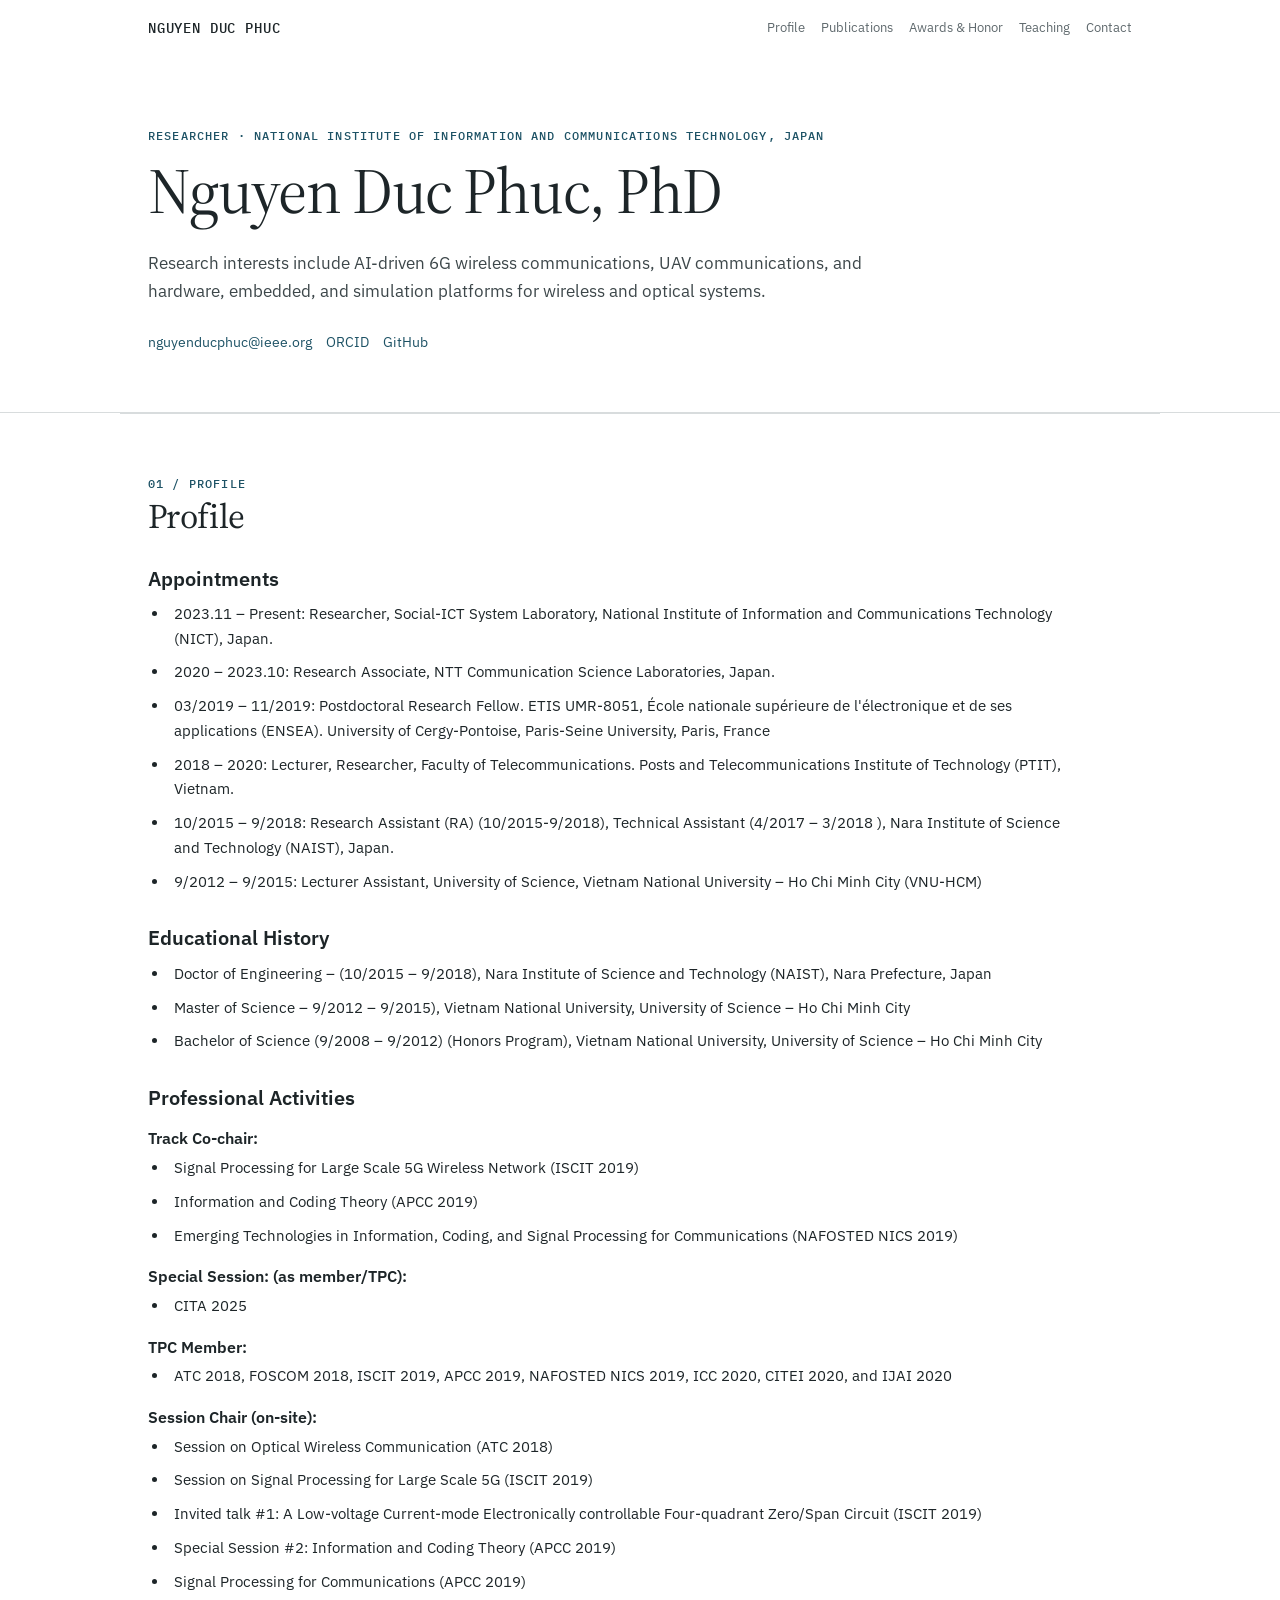
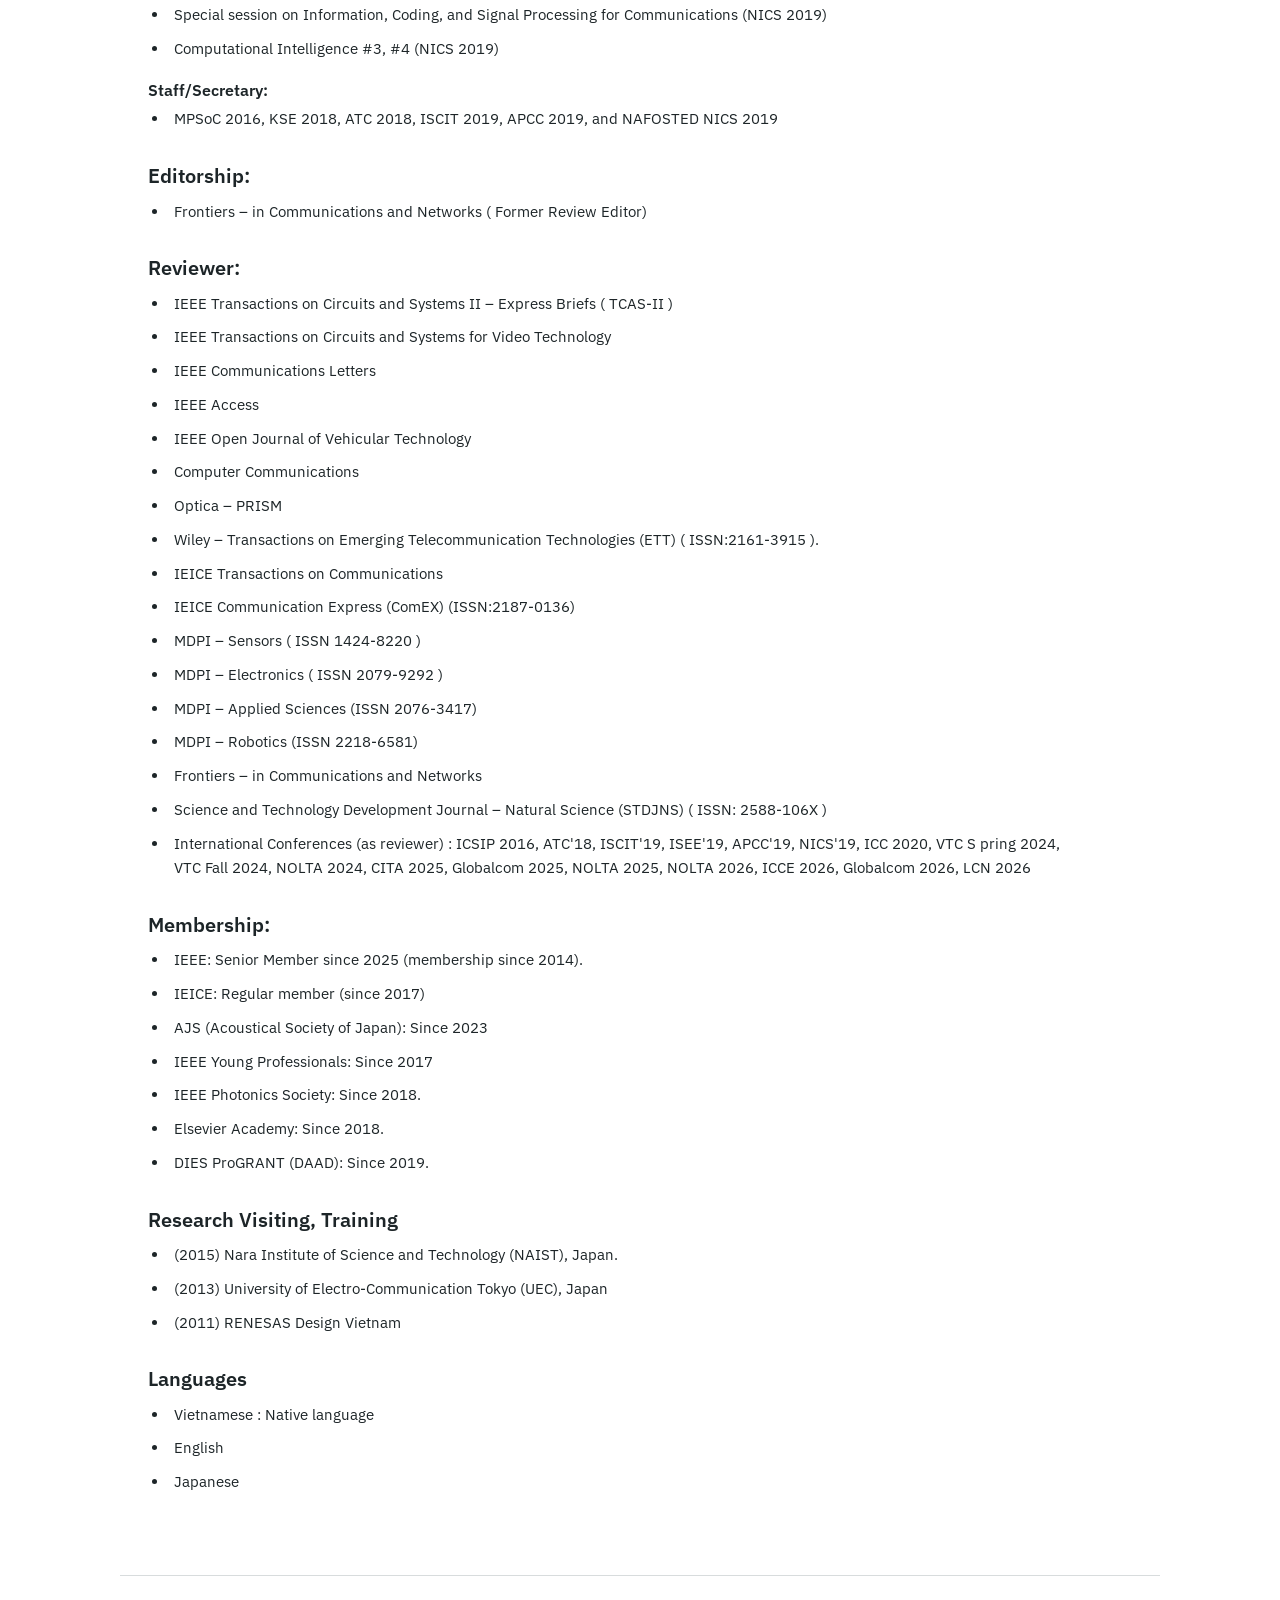
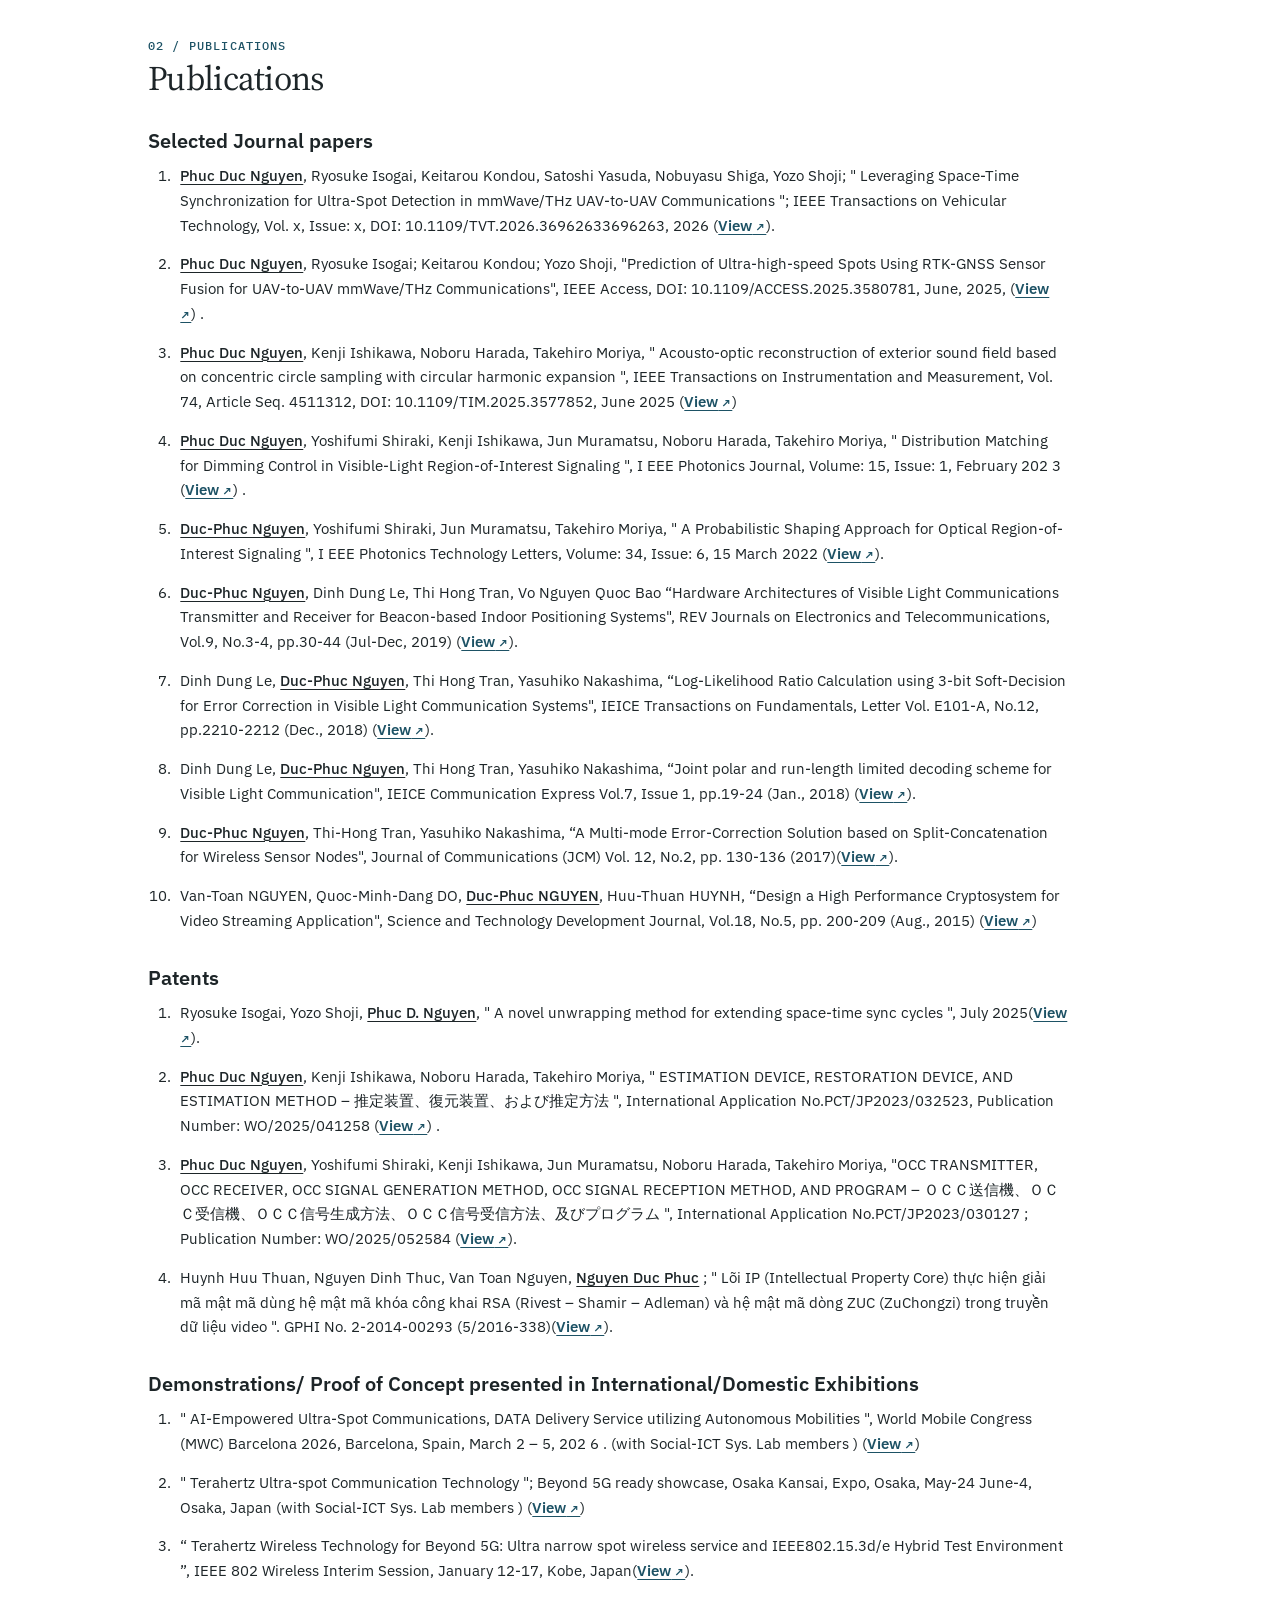
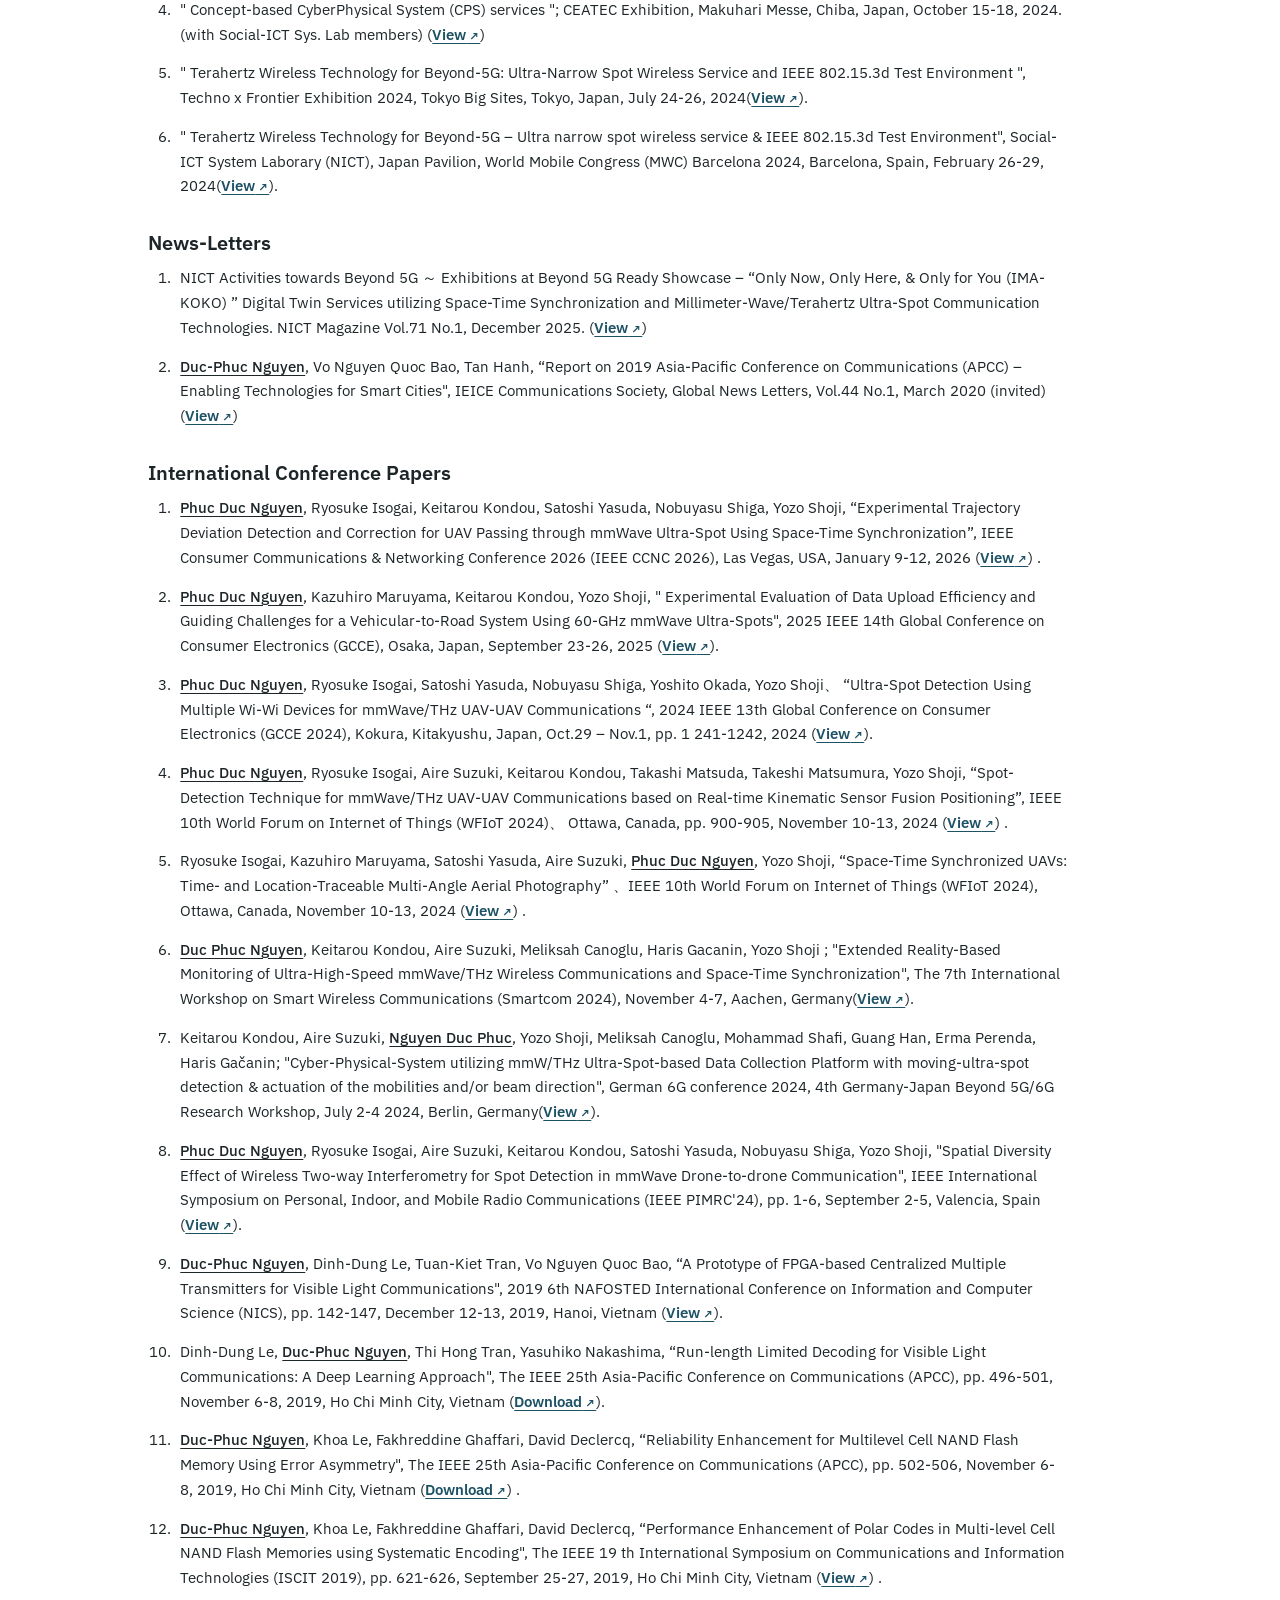
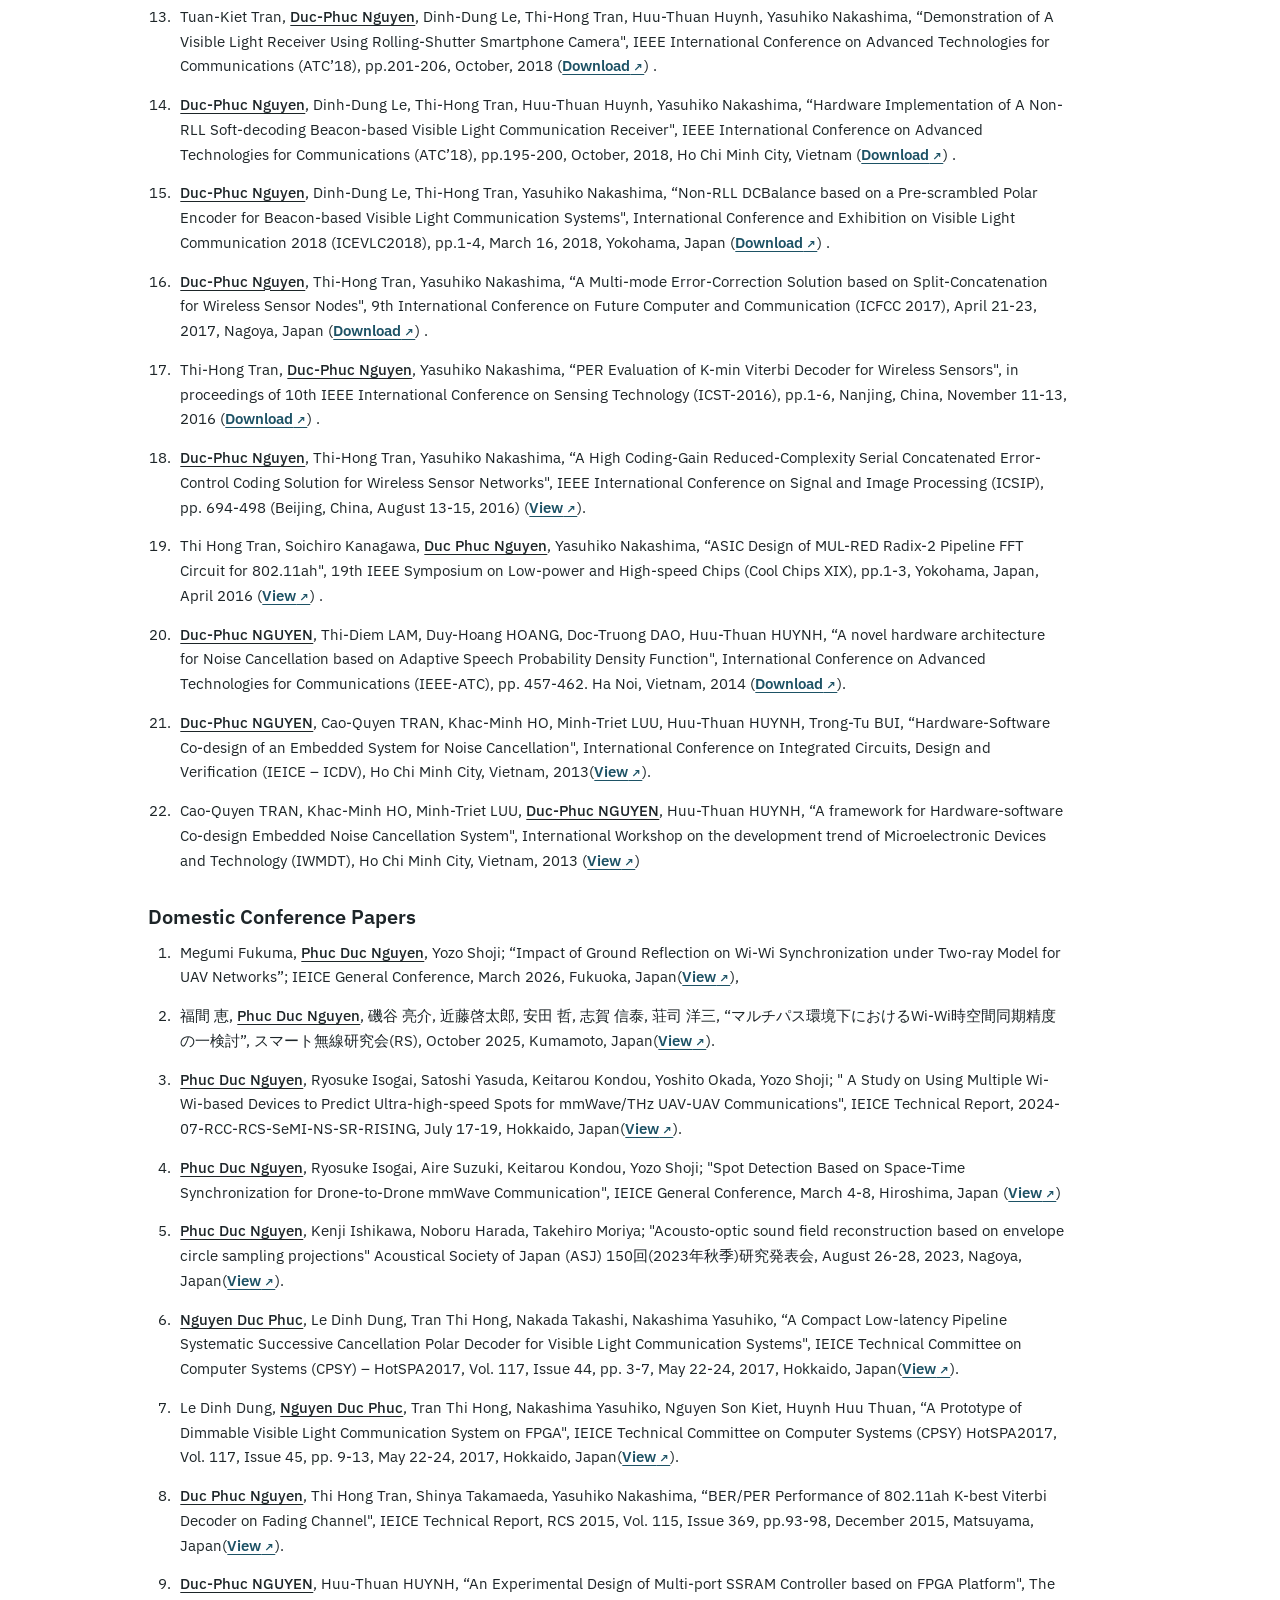
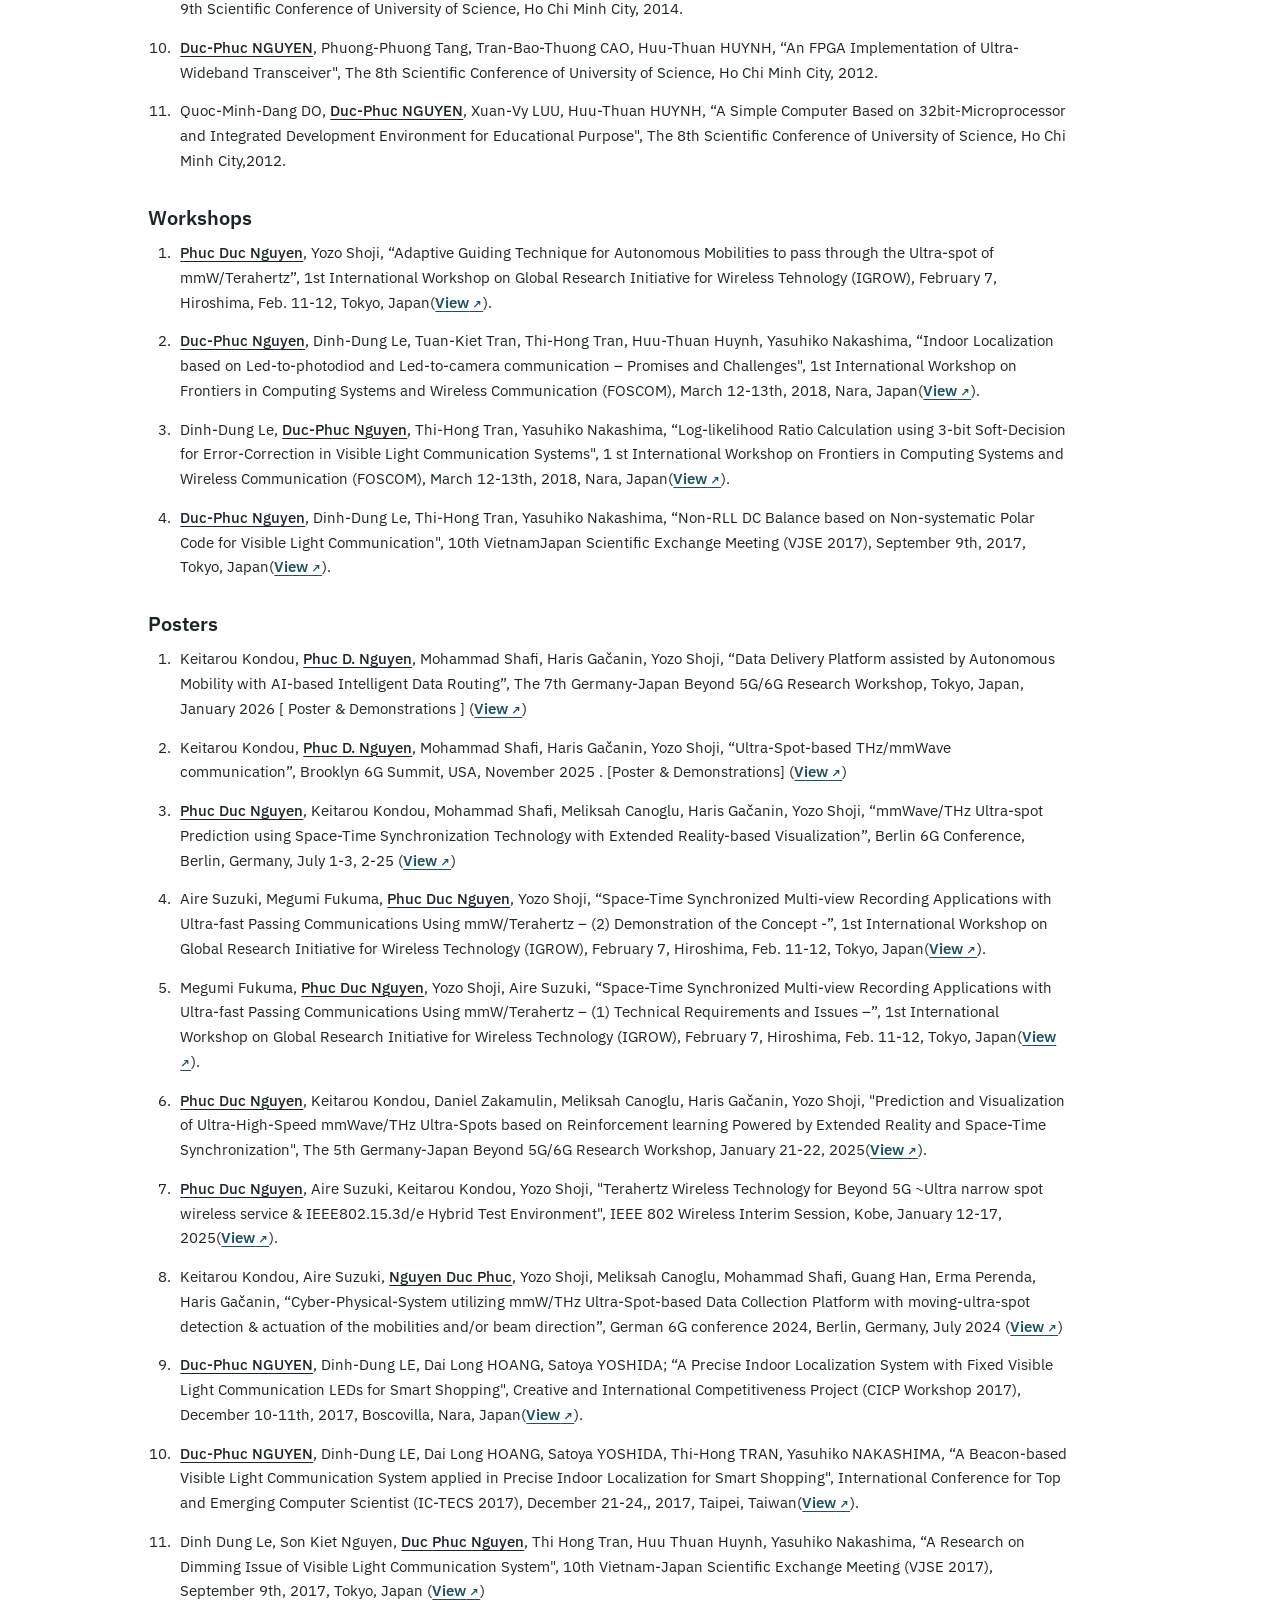
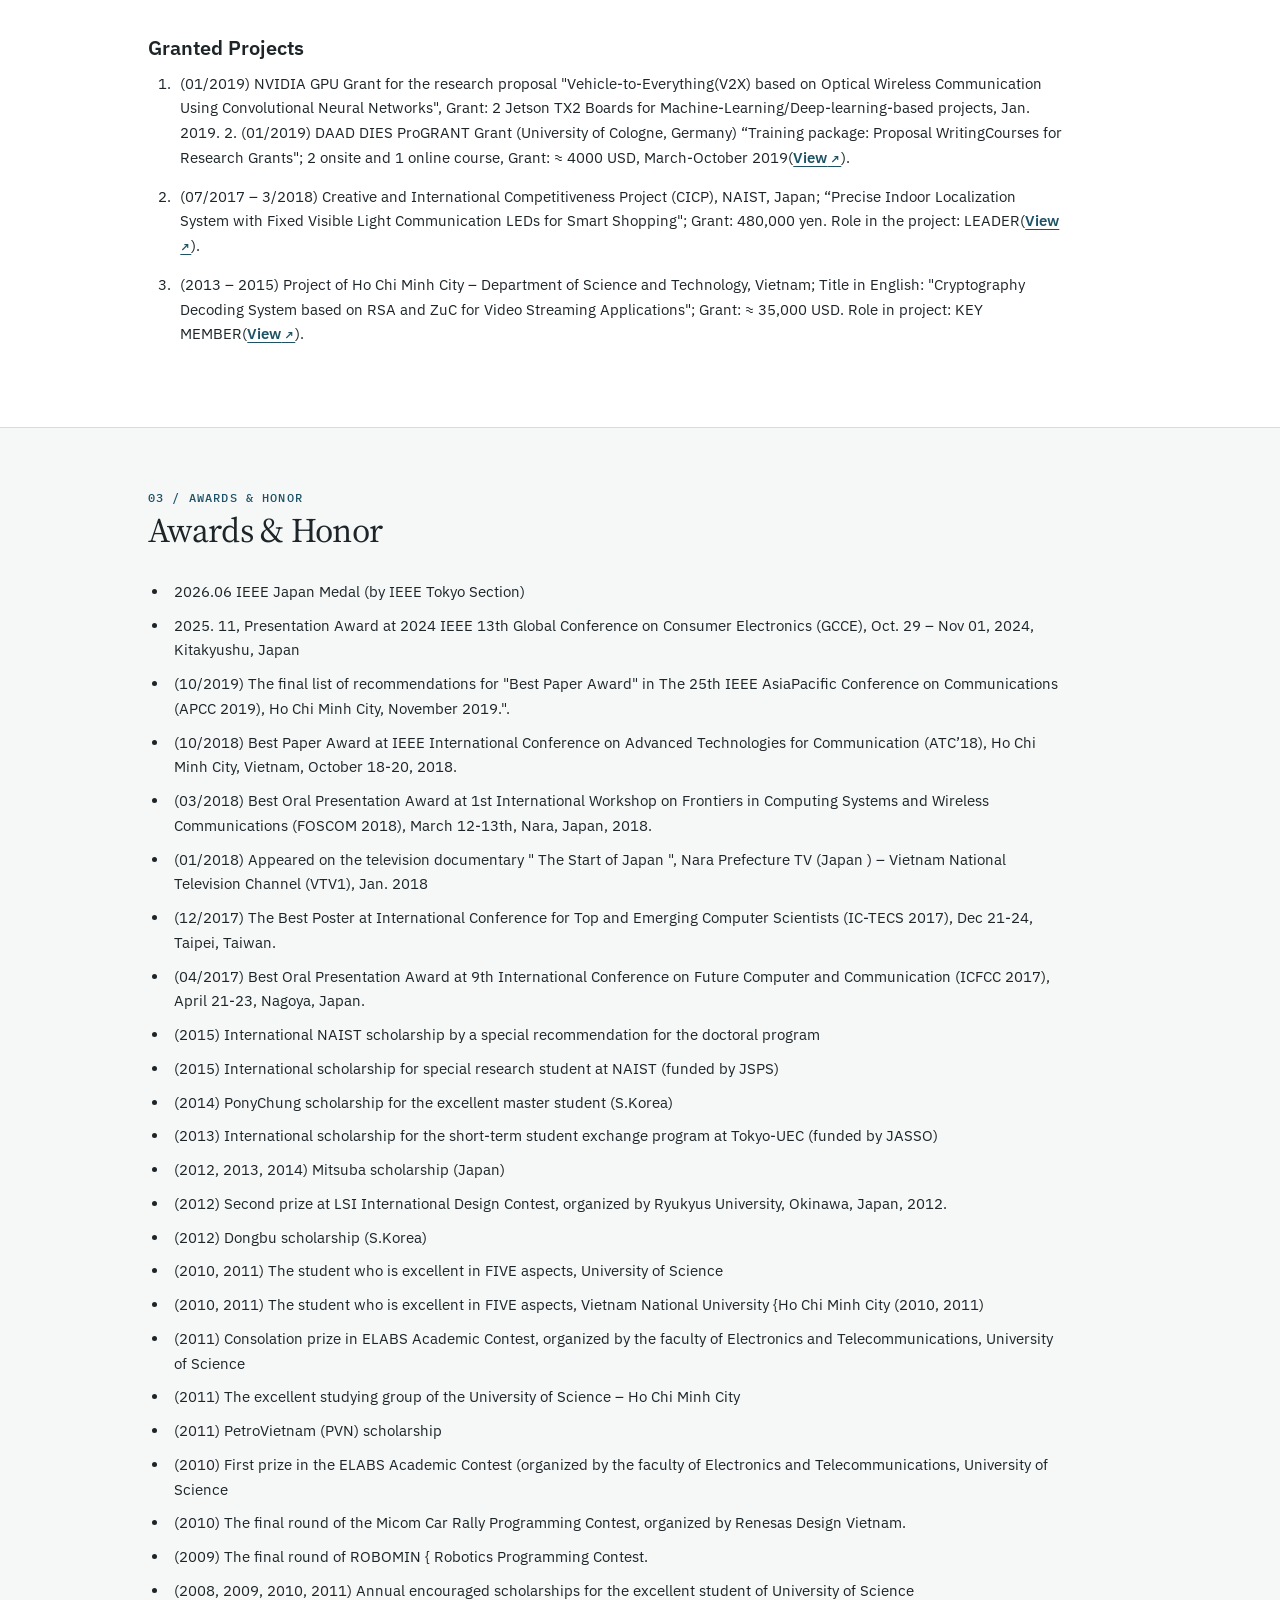
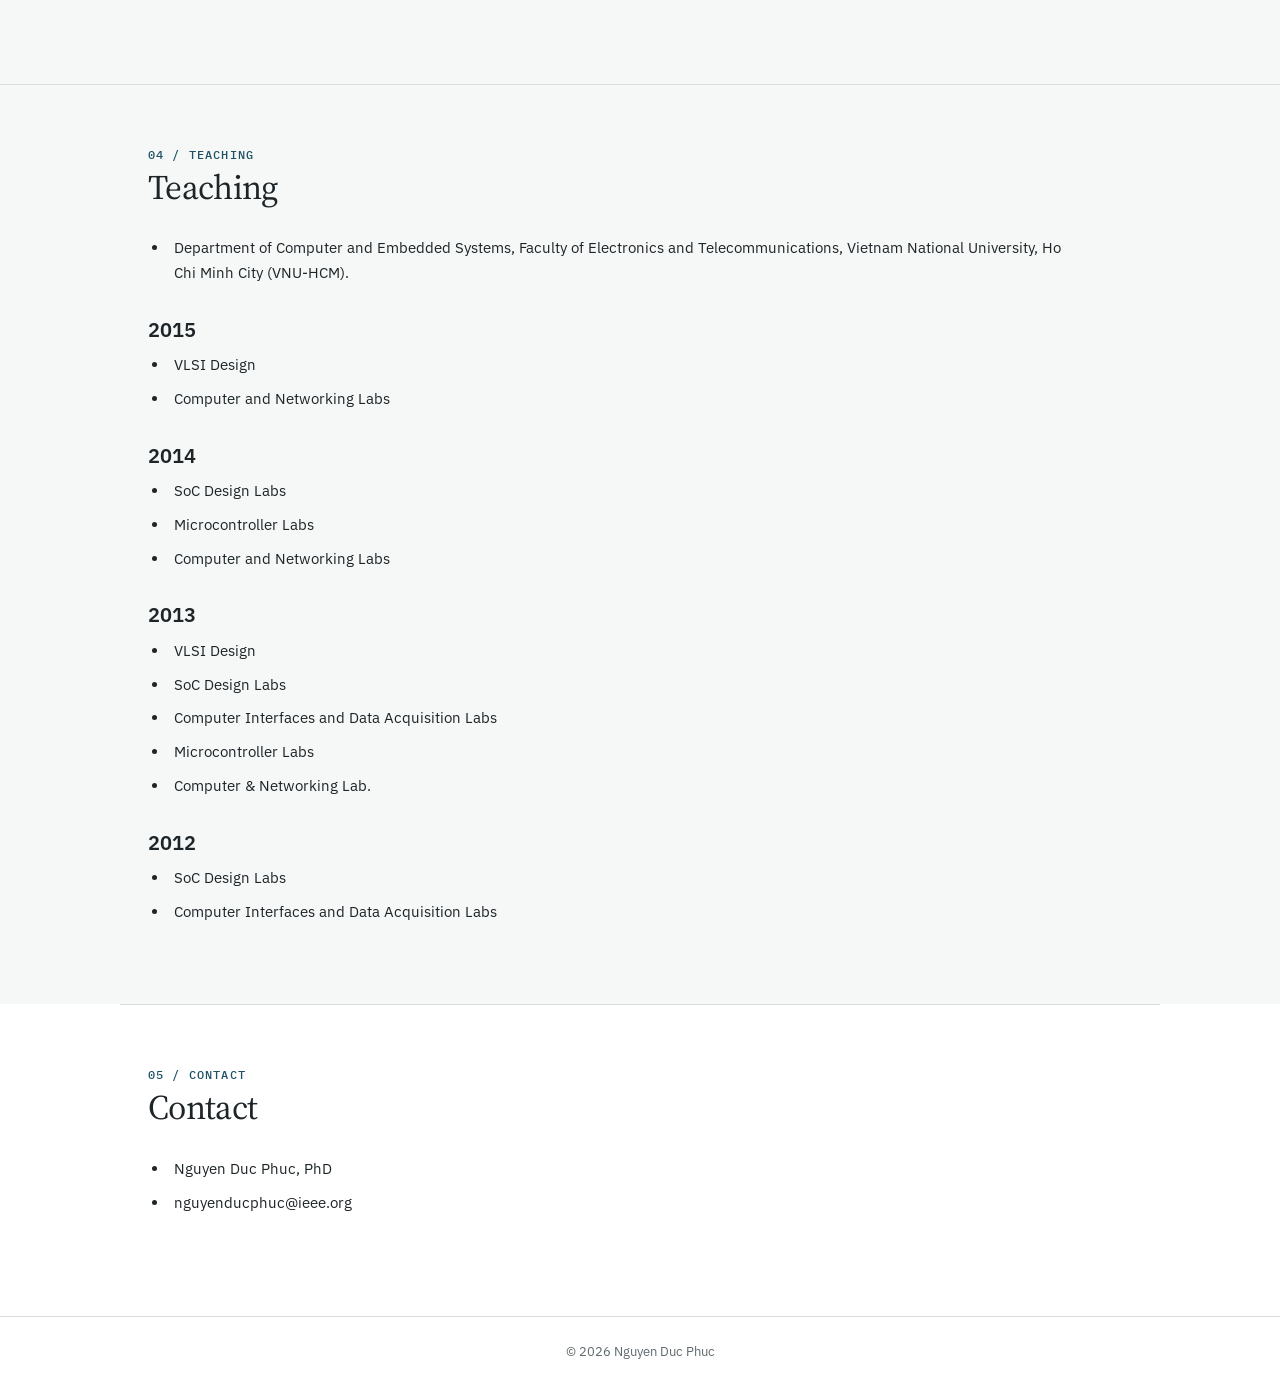
==== commit de0090d7: "Add IEEE OJVT reviewer entry" ====
--- a/index.html
+++ b/index.html
@@ -26,7 +26,7 @@
       <section id="profile">
         <p class="section-label">01 / Profile</p>
         <h2>Profile</h2>
-        <div class="archive-copy"><h3>Appointments</h3><ul class="archive-list"><li>2023.11 – Present: Researcher, Social-ICT System Laboratory, National Institute of Information and Communications Technology (NICT), Japan.</li><li>2020 – 2023.10: Research Associate, NTT Communication Science Laboratories, Japan.</li><li>03/2019 – 11/2019: Postdoctoral Research Fellow. ETIS UMR-8051, École nationale supérieure de l'électronique et de ses applications (ENSEA). University of Cergy-Pontoise, Paris-Seine University, Paris, France</li><li>2018 – 2020: Lecturer, Researcher, Faculty of Telecommunications. Posts and Telecommunications Institute of Technology (PTIT), Vietnam.</li><li>10/2015 – 9/2018: Research Assistant (RA) (10/2015-9/2018), Technical Assistant (4/2017 – 3/2018 ), Nara Institute of Science and Technology (NAIST), Japan.</li><li>9/2012 – 9/2015: Lecturer Assistant, University of Science, Vietnam National University – Ho Chi Minh City (VNU-HCM)</li></ul><h3>Educational History</h3><ul class="archive-list"><li>Doctor of Engineering – (10/2015 – 9/2018), Nara Institute of Science and Technology (NAIST), Nara Prefecture, Japan</li><li>Master of Science – 9/2012 – 9/2015), Vietnam National University, University of Science – Ho Chi Minh City</li><li>Bachelor of Science (9/2008 – 9/2012) (Honors Program), Vietnam National University, University of Science – Ho Chi Minh City</li></ul><h3>Professional Activities</h3><div class="activity-group"><h4>Track Co-chair:</h4><ul class="archive-list"><li>Signal Processing for Large Scale 5G Wireless Network (ISCIT 2019)</li><li>Information and Coding Theory (APCC 2019)</li><li>Emerging Technologies in Information, Coding, and Signal Processing for Communications (NAFOSTED NICS 2019)</li></ul><h4>Special Session: (as member/TPC):</h4><ul class="archive-list"><li>CITA 2025</li></ul><h4>TPC Member:</h4><ul class="archive-list"><li>ATC 2018, FOSCOM 2018, ISCIT 2019, APCC 2019, NAFOSTED NICS 2019, ICC 2020, CITEI 2020, and IJAI 2020</li></ul><h4>Session Chair (on-site):</h4><ul class="archive-list"><li>Session on Optical Wireless Communication (ATC 2018)</li><li>Session on Signal Processing for Large Scale 5G (ISCIT 2019)</li><li>Invited talk #1: A Low-voltage Current-mode Electronically controllable Four-quadrant Zero/Span Circuit (ISCIT 2019)</li><li>Special Session #2: Information and Coding Theory (APCC 2019)</li><li>Signal Processing for Communications (APCC 2019)</li><li>Special session on Information, Coding, and Signal Processing for Communications (NICS 2019)</li><li>Computational Intelligence #3, #4 (NICS 2019)</li></ul><h4>Staff/Secretary:</h4><ul class="archive-list"><li>MPSoC 2016, KSE 2018, ATC 2018, ISCIT 2019, APCC 2019, and NAFOSTED NICS 2019</li></ul></div><h3>Editorship:</h3><ul class="archive-list"><li>Frontiers – in Communications and Networks ( Former Review Editor)</li></ul><h3>Reviewer:</h3><ul class="archive-list"><li>IEEE Transactions on Circuits and Systems II – Express Briefs ( TCAS-II )</li><li>IEEE Transactions on Circuits and Systems for Video Technology</li><li>IEEE Communications Letters</li><li>IEEE Access</li><li>Computer Communications</li><li>Optica – PRISM</li><li>Wiley – Transactions on Emerging Telecommunication Technologies (ETT) ( ISSN:2161-3915 ).</li><li>IEICE Transactions on Communications</li><li>IEICE Communication Express (ComEX) (ISSN:2187-0136)</li><li>MDPI – Sensors ( ISSN 1424-8220 )</li><li>MDPI – Electronics ( ISSN 2079-9292 )</li><li>MDPI – Applied Sciences (ISSN 2076-3417)</li><li>MDPI – Robotics (ISSN 2218-6581)</li><li>Frontiers – in Communications and Networks</li><li>Science and Technology Development Journal – Natural Science (STDJNS) ( ISSN: 2588-106X )</li><li>International Conferences (as reviewer) : ICSIP 2016, ATC'18, ISCIT'19, ISEE'19, APCC'19, NICS'19, ICC 2020, VTC S pring 2024, VTC Fall 2024, NOLTA 2024, CITA 2025, Globalcom 2025, NOLTA 2025, NOLTA 2026, ICCE 2026, Globalcom 2026, LCN 2026</li></ul><h3>Membership:</h3><ul class="archive-list"><li>IEEE: Senior Member since 2025 (membership since 2014).</li><li>IEICE: Regular member (since 2017)</li><li>AJS (Acoustical Society of Japan): Since 2023</li><li>IEEE Young Professionals: Since 2017</li><li>IEEE Photonics Society: Since 2018.</li><li>Elsevier Academy: Since 2018.</li><li>DIES ProGRANT (DAAD): Since 2019.</li></ul><h3>Research Visiting, Training</h3><ul class="archive-list"><li>(2015) Nara Institute of Science and Technology (NAIST), Japan.</li><li>(2013) University of Electro-Communication Tokyo (UEC), Japan</li><li>(2011) RENESAS Design Vietnam</li></ul><h3>Languages</h3><ul class="archive-list"><li>Vietnamese : Native language</li><li>English</li><li>Japanese</li></ul></div>
+        <div class="archive-copy"><h3>Appointments</h3><ul class="archive-list"><li>2023.11 – Present: Researcher, Social-ICT System Laboratory, National Institute of Information and Communications Technology (NICT), Japan.</li><li>2020 – 2023.10: Research Associate, NTT Communication Science Laboratories, Japan.</li><li>03/2019 – 11/2019: Postdoctoral Research Fellow. ETIS UMR-8051, École nationale supérieure de l'électronique et de ses applications (ENSEA). University of Cergy-Pontoise, Paris-Seine University, Paris, France</li><li>2018 – 2020: Lecturer, Researcher, Faculty of Telecommunications. Posts and Telecommunications Institute of Technology (PTIT), Vietnam.</li><li>10/2015 – 9/2018: Research Assistant (RA) (10/2015-9/2018), Technical Assistant (4/2017 – 3/2018 ), Nara Institute of Science and Technology (NAIST), Japan.</li><li>9/2012 – 9/2015: Lecturer Assistant, University of Science, Vietnam National University – Ho Chi Minh City (VNU-HCM)</li></ul><h3>Educational History</h3><ul class="archive-list"><li>Doctor of Engineering – (10/2015 – 9/2018), Nara Institute of Science and Technology (NAIST), Nara Prefecture, Japan</li><li>Master of Science – 9/2012 – 9/2015), Vietnam National University, University of Science – Ho Chi Minh City</li><li>Bachelor of Science (9/2008 – 9/2012) (Honors Program), Vietnam National University, University of Science – Ho Chi Minh City</li></ul><h3>Professional Activities</h3><div class="activity-group"><h4>Track Co-chair:</h4><ul class="archive-list"><li>Signal Processing for Large Scale 5G Wireless Network (ISCIT 2019)</li><li>Information and Coding Theory (APCC 2019)</li><li>Emerging Technologies in Information, Coding, and Signal Processing for Communications (NAFOSTED NICS 2019)</li></ul><h4>Special Session: (as member/TPC):</h4><ul class="archive-list"><li>CITA 2025</li></ul><h4>TPC Member:</h4><ul class="archive-list"><li>ATC 2018, FOSCOM 2018, ISCIT 2019, APCC 2019, NAFOSTED NICS 2019, ICC 2020, CITEI 2020, and IJAI 2020</li></ul><h4>Session Chair (on-site):</h4><ul class="archive-list"><li>Session on Optical Wireless Communication (ATC 2018)</li><li>Session on Signal Processing for Large Scale 5G (ISCIT 2019)</li><li>Invited talk #1: A Low-voltage Current-mode Electronically controllable Four-quadrant Zero/Span Circuit (ISCIT 2019)</li><li>Special Session #2: Information and Coding Theory (APCC 2019)</li><li>Signal Processing for Communications (APCC 2019)</li><li>Special session on Information, Coding, and Signal Processing for Communications (NICS 2019)</li><li>Computational Intelligence #3, #4 (NICS 2019)</li></ul><h4>Staff/Secretary:</h4><ul class="archive-list"><li>MPSoC 2016, KSE 2018, ATC 2018, ISCIT 2019, APCC 2019, and NAFOSTED NICS 2019</li></ul></div><h3>Editorship:</h3><ul class="archive-list"><li>Frontiers – in Communications and Networks ( Former Review Editor)</li></ul><h3>Reviewer:</h3><ul class="archive-list"><li>IEEE Transactions on Circuits and Systems II – Express Briefs ( TCAS-II )</li><li>IEEE Transactions on Circuits and Systems for Video Technology</li><li>IEEE Communications Letters</li><li>IEEE Access</li><li>IEEE Open Journal of Vehicular Technology</li><li>Computer Communications</li><li>Optica – PRISM</li><li>Wiley – Transactions on Emerging Telecommunication Technologies (ETT) ( ISSN:2161-3915 ).</li><li>IEICE Transactions on Communications</li><li>IEICE Communication Express (ComEX) (ISSN:2187-0136)</li><li>MDPI – Sensors ( ISSN 1424-8220 )</li><li>MDPI – Electronics ( ISSN 2079-9292 )</li><li>MDPI – Applied Sciences (ISSN 2076-3417)</li><li>MDPI – Robotics (ISSN 2218-6581)</li><li>Frontiers – in Communications and Networks</li><li>Science and Technology Development Journal – Natural Science (STDJNS) ( ISSN: 2588-106X )</li><li>International Conferences (as reviewer) : ICSIP 2016, ATC'18, ISCIT'19, ISEE'19, APCC'19, NICS'19, ICC 2020, VTC S pring 2024, VTC Fall 2024, NOLTA 2024, CITA 2025, Globalcom 2025, NOLTA 2025, NOLTA 2026, ICCE 2026, Globalcom 2026, LCN 2026</li></ul><h3>Membership:</h3><ul class="archive-list"><li>IEEE: Senior Member since 2025 (membership since 2014).</li><li>IEICE: Regular member (since 2017)</li><li>AJS (Acoustical Society of Japan): Since 2023</li><li>IEEE Young Professionals: Since 2017</li><li>IEEE Photonics Society: Since 2018.</li><li>Elsevier Academy: Since 2018.</li><li>DIES ProGRANT (DAAD): Since 2019.</li></ul><h3>Research Visiting, Training</h3><ul class="archive-list"><li>(2015) Nara Institute of Science and Technology (NAIST), Japan.</li><li>(2013) University of Electro-Communication Tokyo (UEC), Japan</li><li>(2011) RENESAS Design Vietnam</li></ul><h3>Languages</h3><ul class="archive-list"><li>Vietnamese : Native language</li><li>English</li><li>Japanese</li></ul></div>
       </section>
       <section id="publications">
         <p class="section-label">02 / Publications</p>
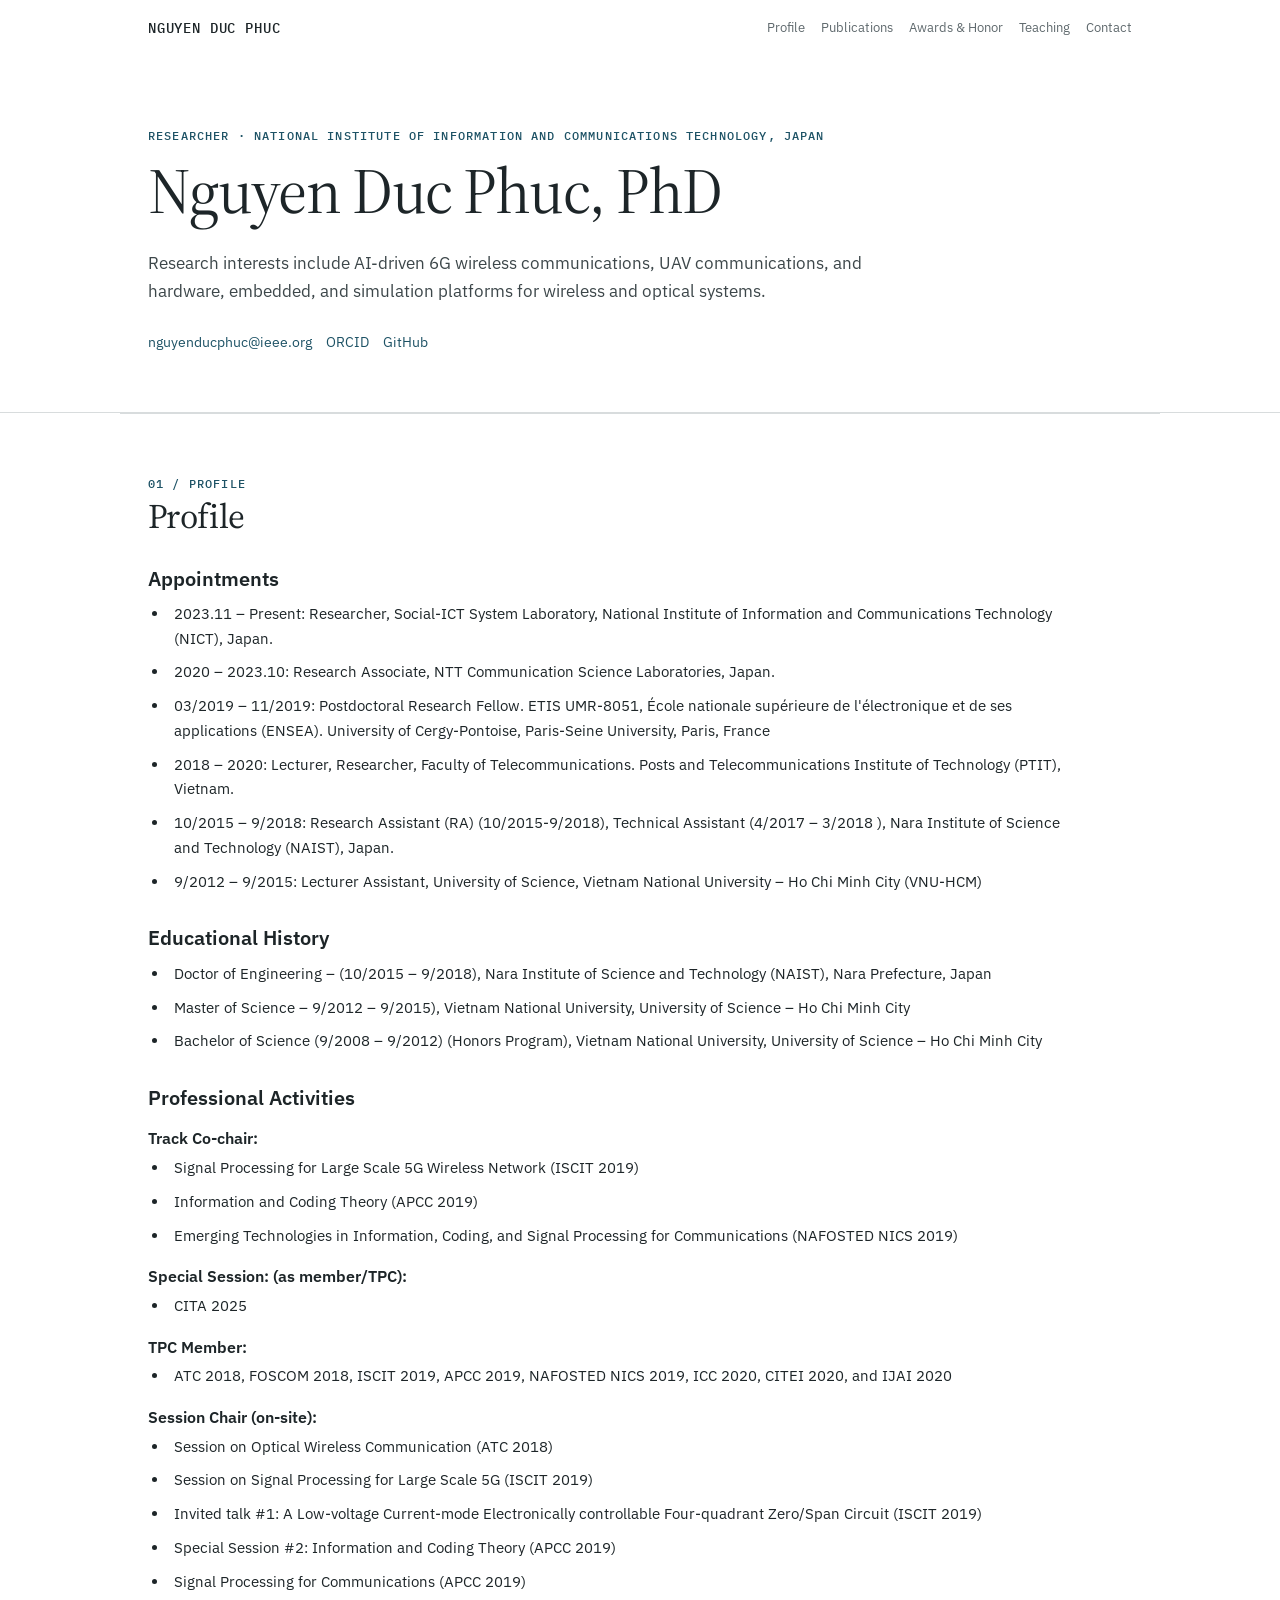
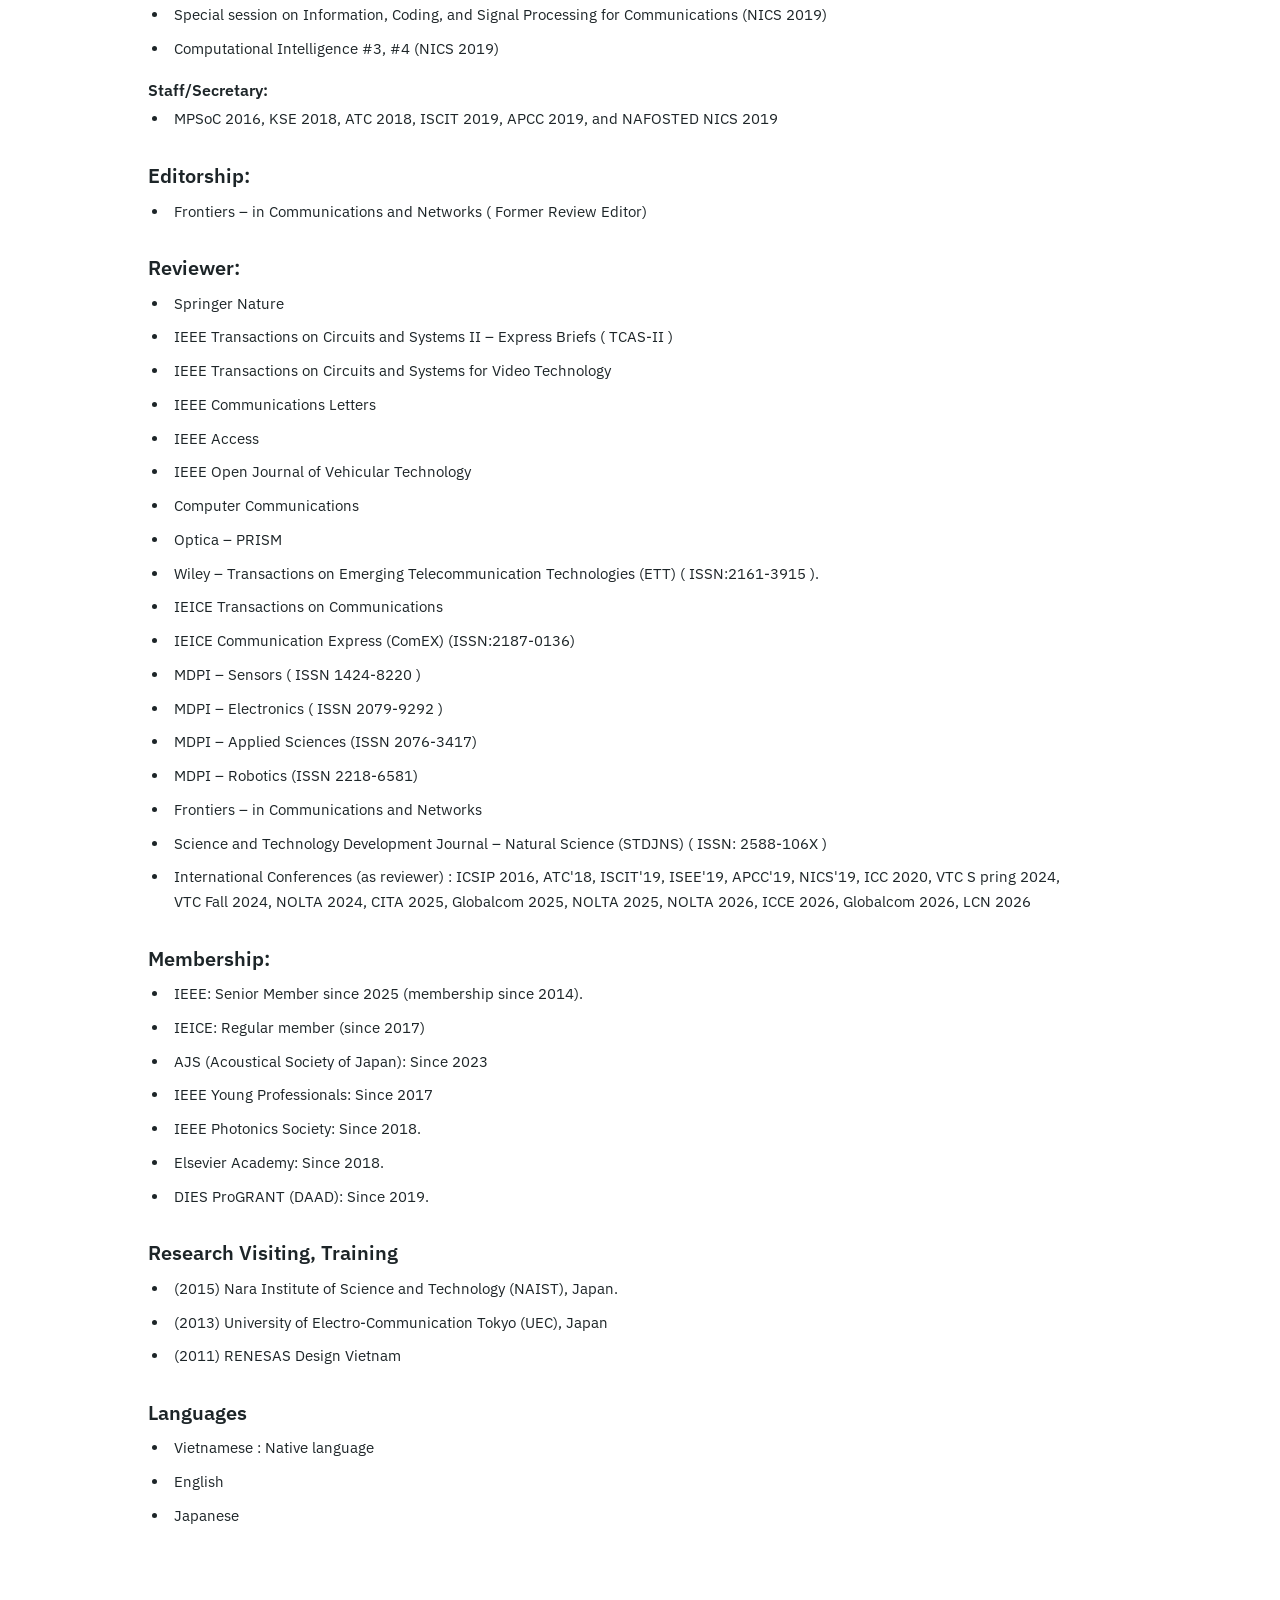
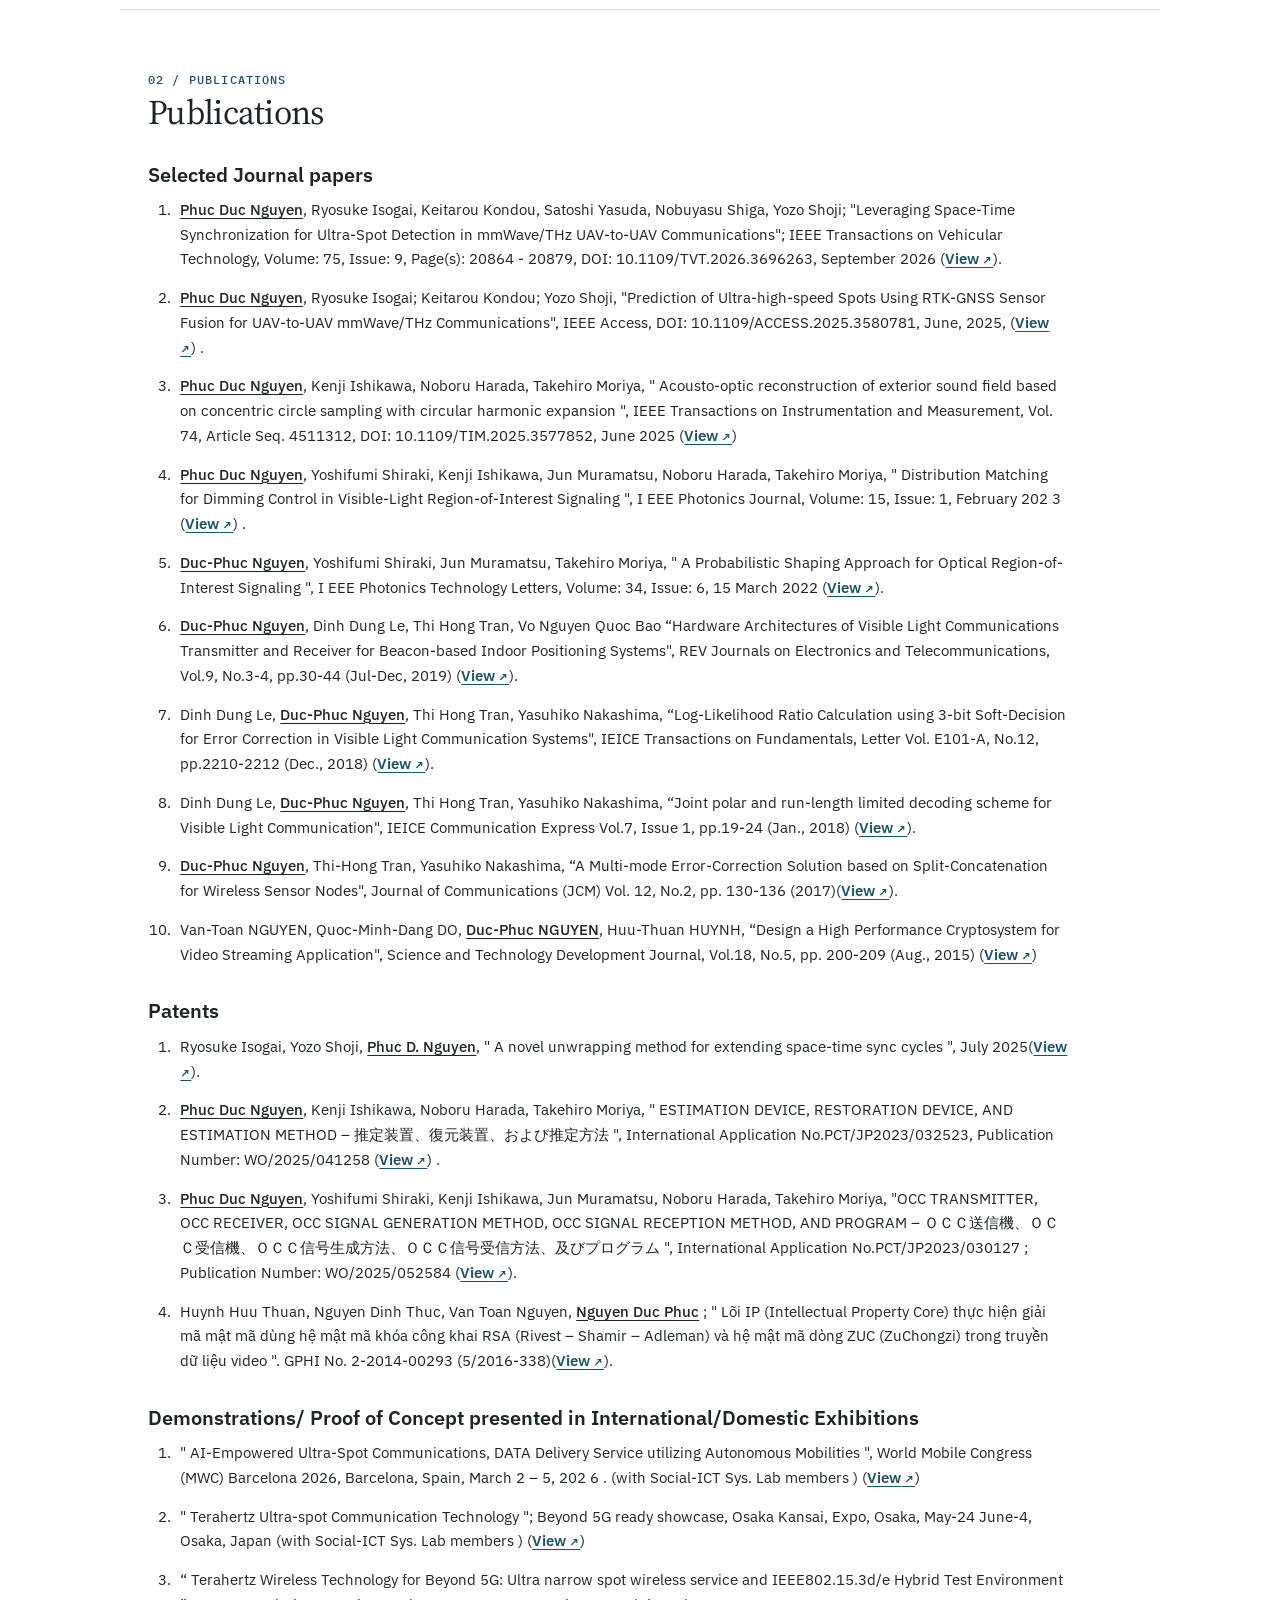
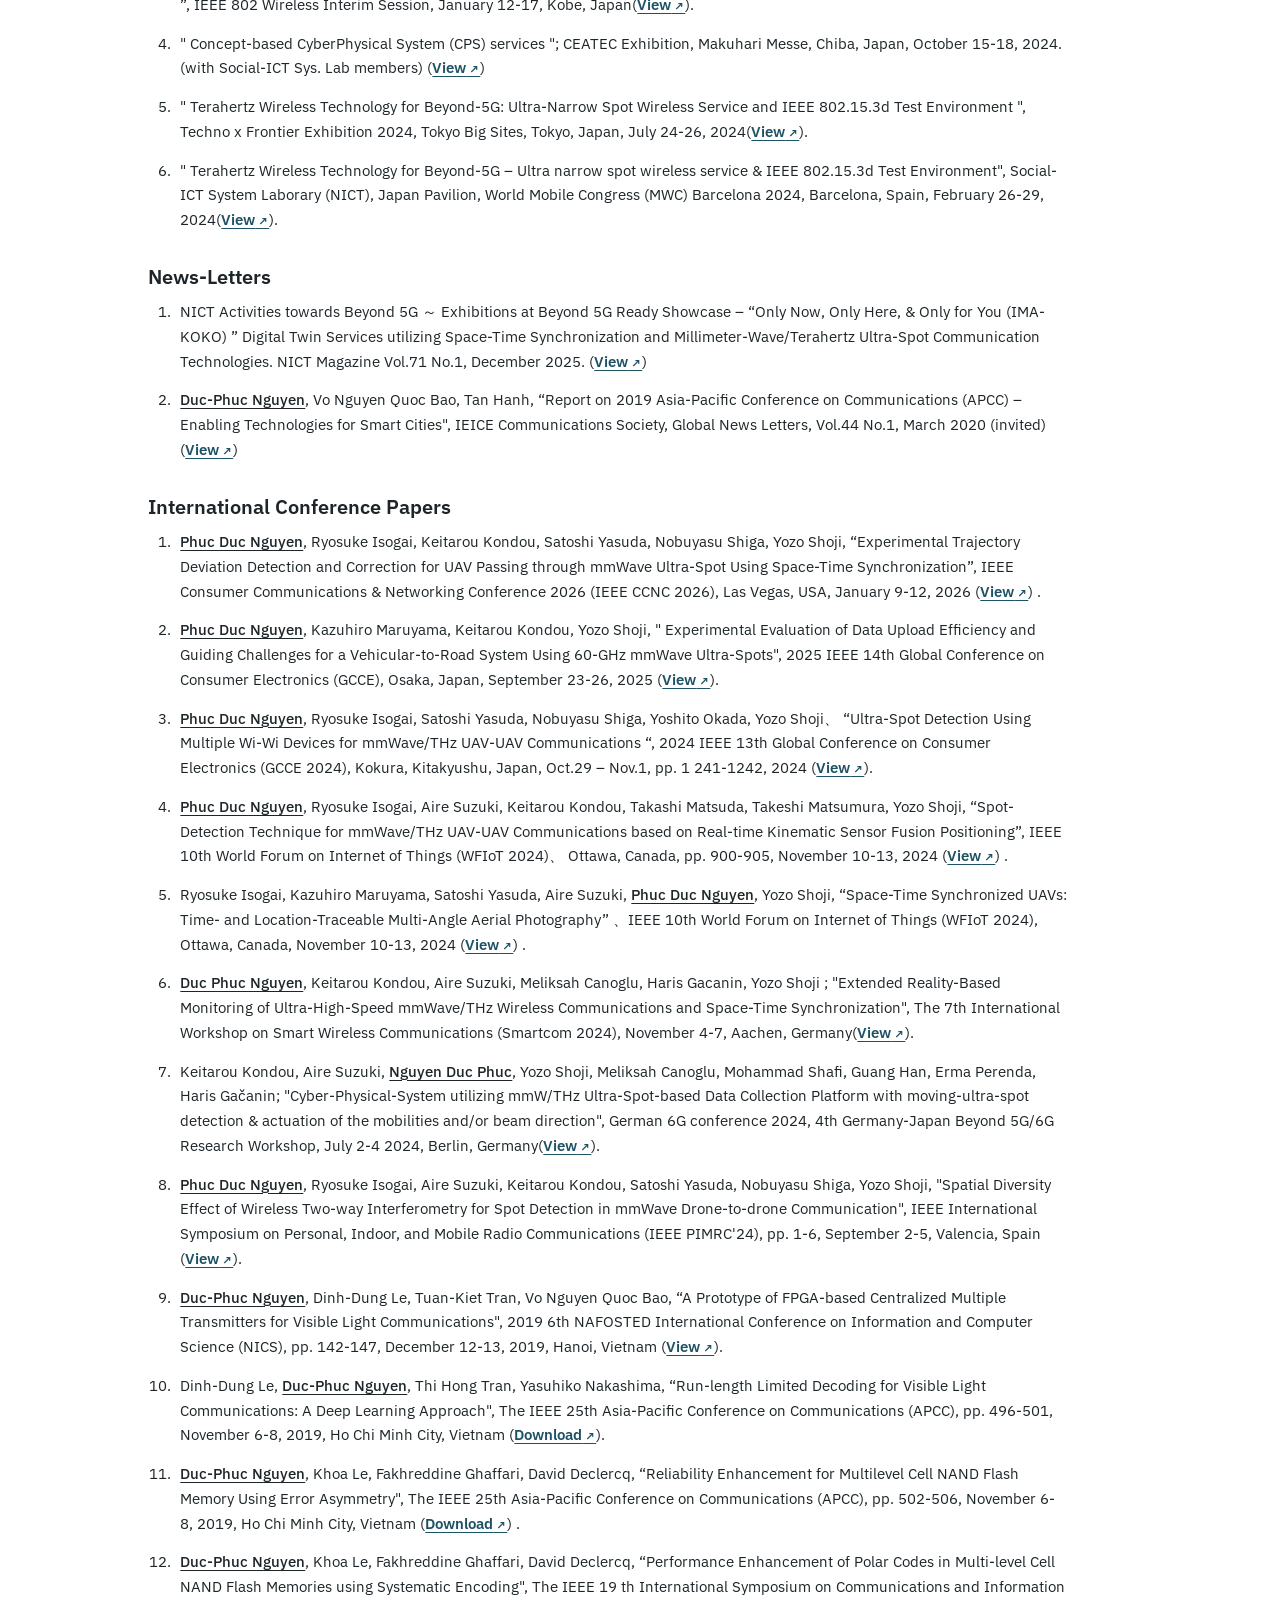
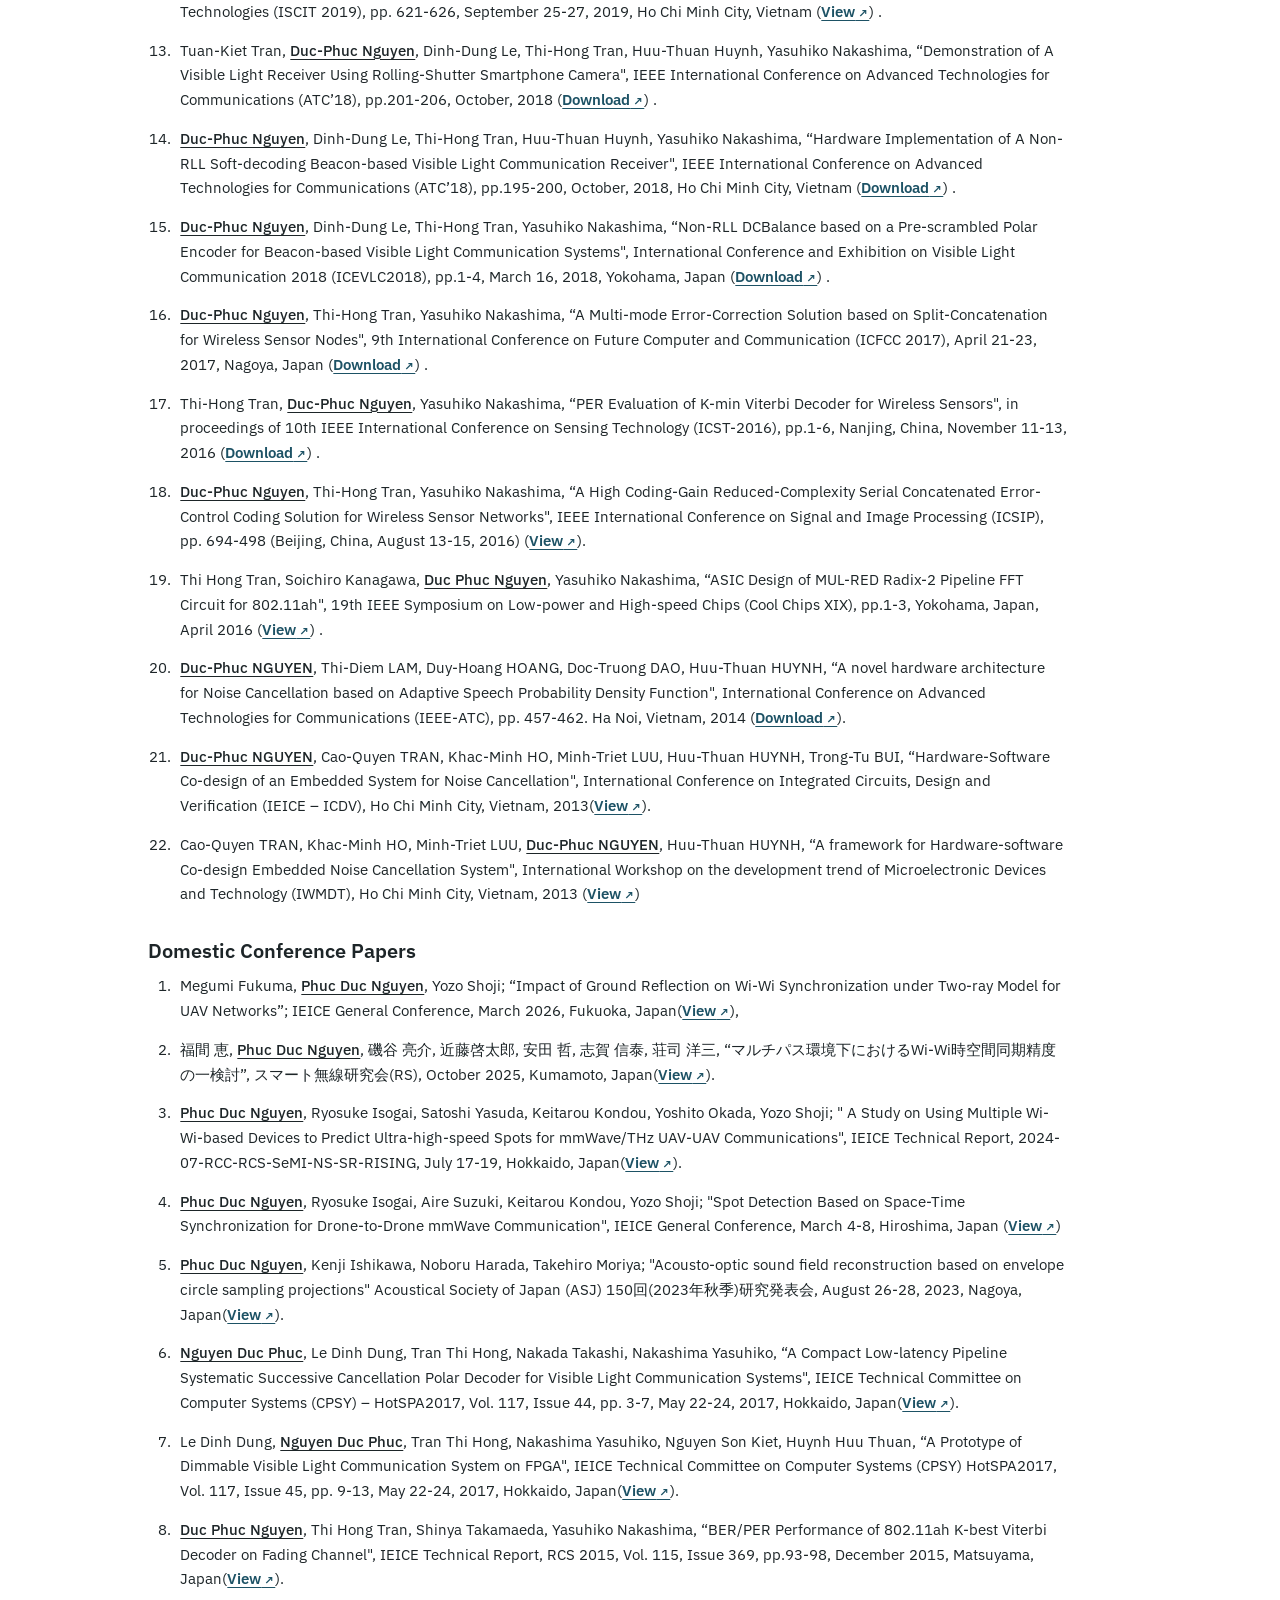
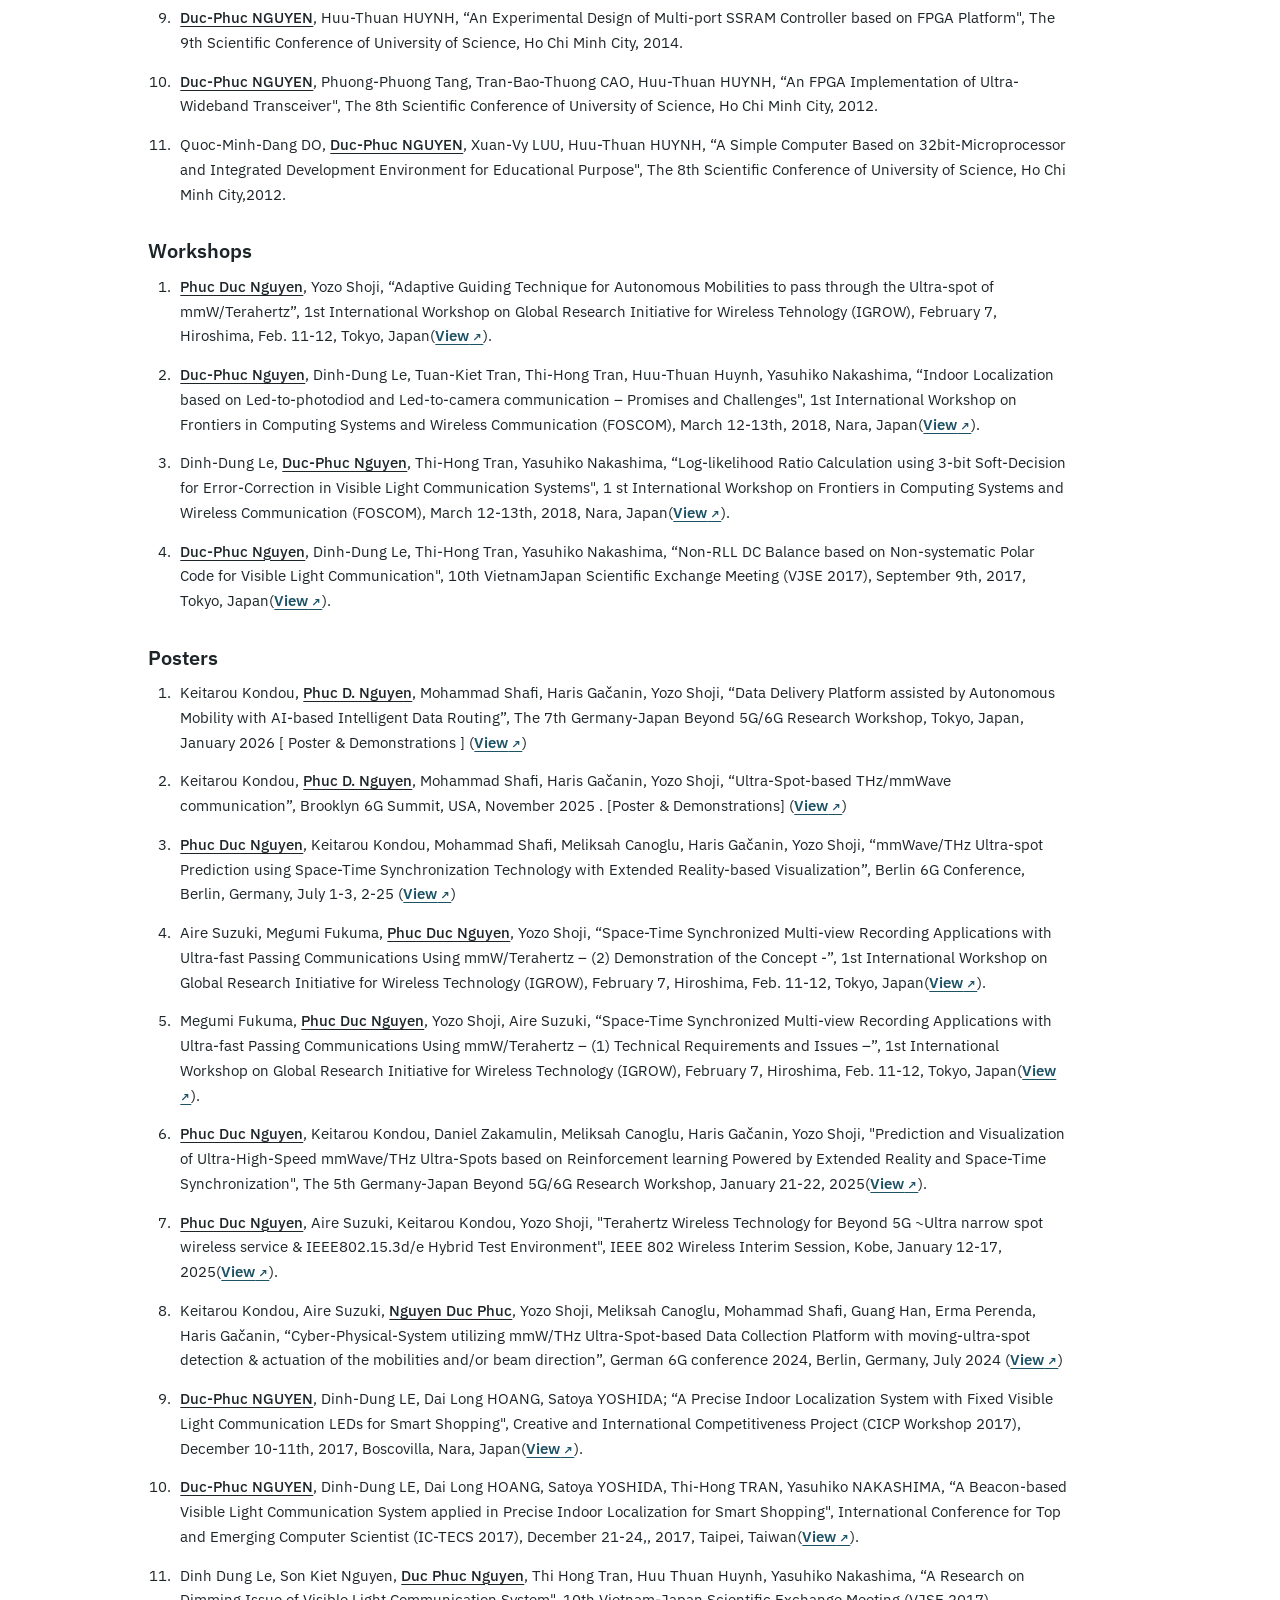
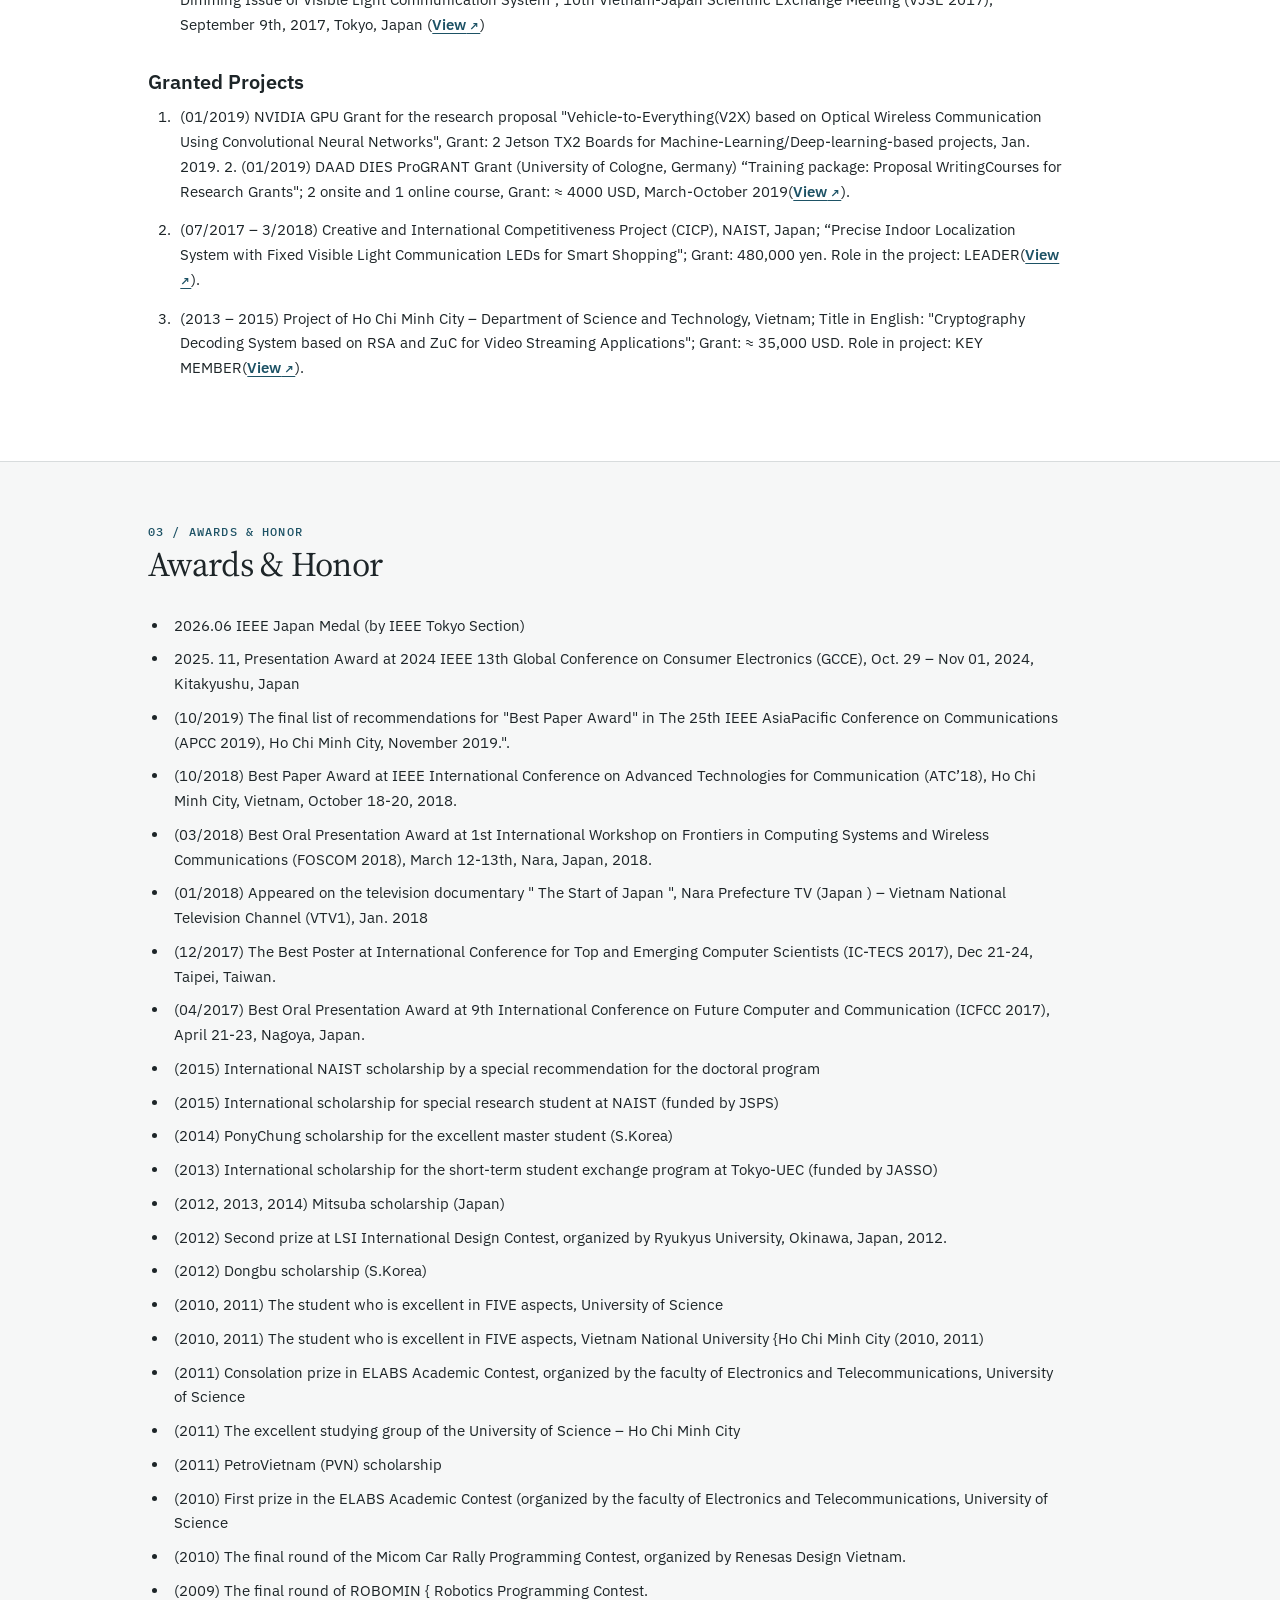
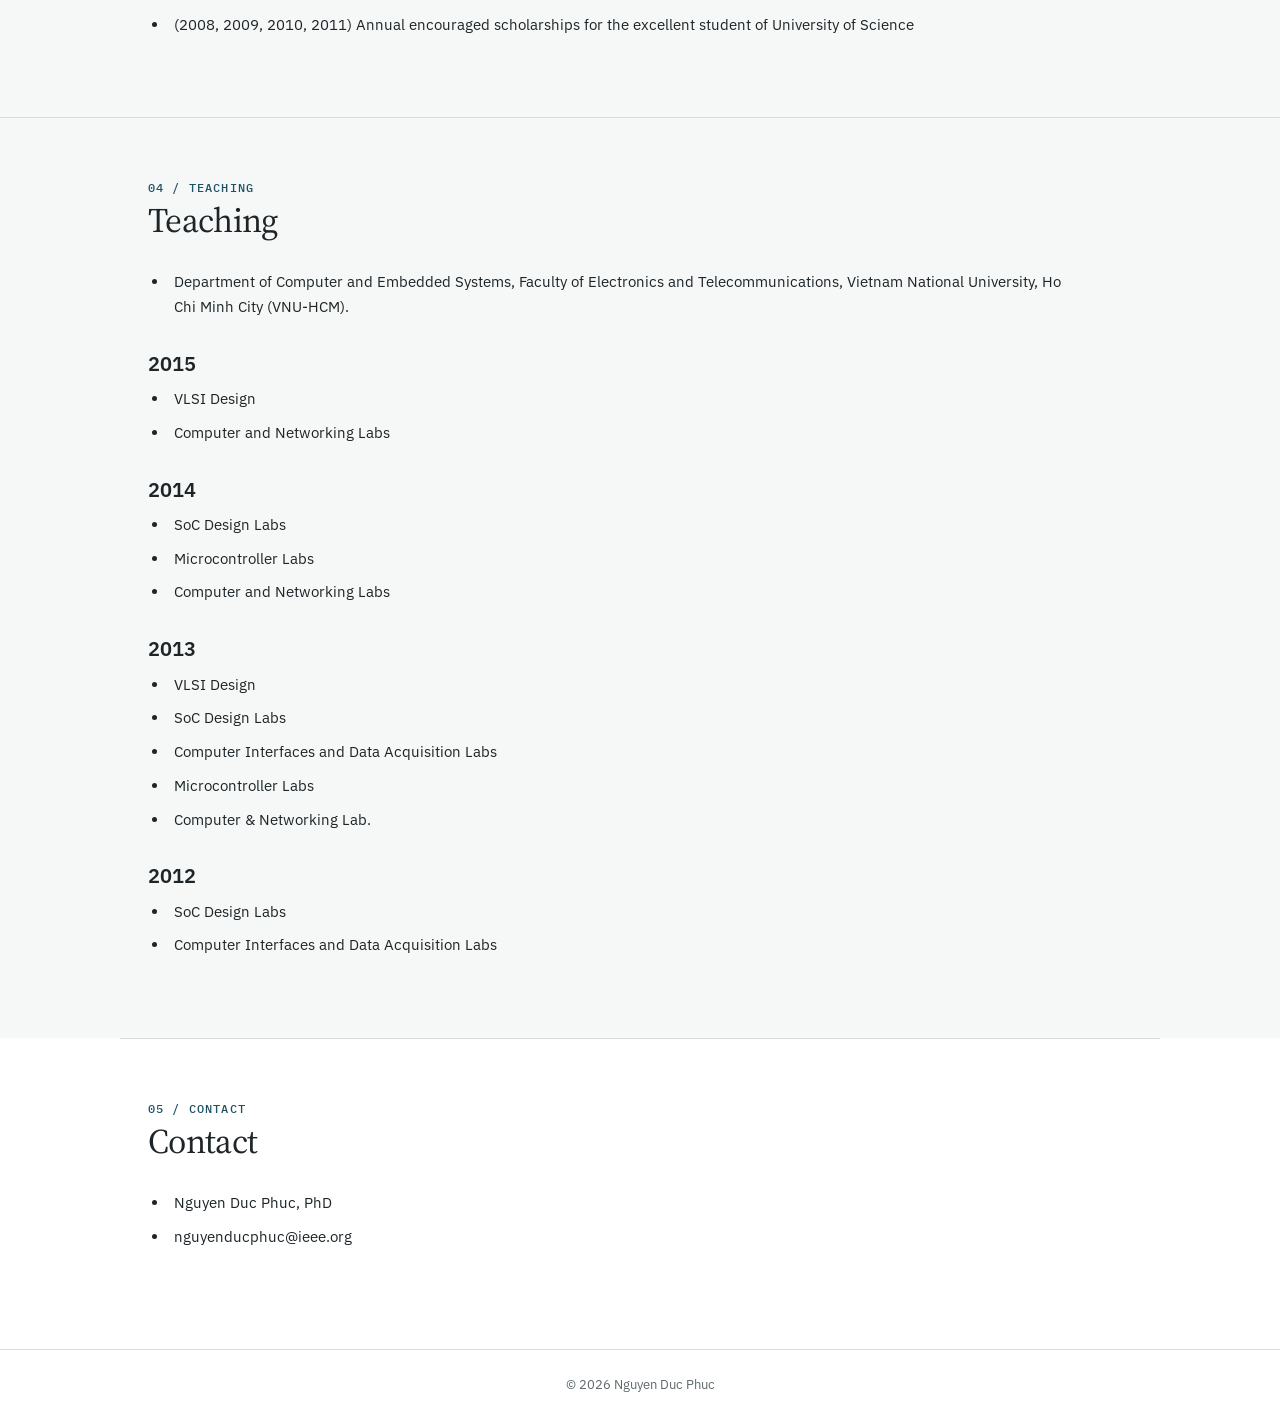
==== commit 17594409: "Update TVT publication details and reviewer list" ====
--- a/index.html
+++ b/index.html
@@ -26,12 +26,12 @@
       <section id="profile">
         <p class="section-label">01 / Profile</p>
         <h2>Profile</h2>
-        <div class="archive-copy"><h3>Appointments</h3><ul class="archive-list"><li>2023.11 – Present: Researcher, Social-ICT System Laboratory, National Institute of Information and Communications Technology (NICT), Japan.</li><li>2020 – 2023.10: Research Associate, NTT Communication Science Laboratories, Japan.</li><li>03/2019 – 11/2019: Postdoctoral Research Fellow. ETIS UMR-8051, École nationale supérieure de l'électronique et de ses applications (ENSEA). University of Cergy-Pontoise, Paris-Seine University, Paris, France</li><li>2018 – 2020: Lecturer, Researcher, Faculty of Telecommunications. Posts and Telecommunications Institute of Technology (PTIT), Vietnam.</li><li>10/2015 – 9/2018: Research Assistant (RA) (10/2015-9/2018), Technical Assistant (4/2017 – 3/2018 ), Nara Institute of Science and Technology (NAIST), Japan.</li><li>9/2012 – 9/2015: Lecturer Assistant, University of Science, Vietnam National University – Ho Chi Minh City (VNU-HCM)</li></ul><h3>Educational History</h3><ul class="archive-list"><li>Doctor of Engineering – (10/2015 – 9/2018), Nara Institute of Science and Technology (NAIST), Nara Prefecture, Japan</li><li>Master of Science – 9/2012 – 9/2015), Vietnam National University, University of Science – Ho Chi Minh City</li><li>Bachelor of Science (9/2008 – 9/2012) (Honors Program), Vietnam National University, University of Science – Ho Chi Minh City</li></ul><h3>Professional Activities</h3><div class="activity-group"><h4>Track Co-chair:</h4><ul class="archive-list"><li>Signal Processing for Large Scale 5G Wireless Network (ISCIT 2019)</li><li>Information and Coding Theory (APCC 2019)</li><li>Emerging Technologies in Information, Coding, and Signal Processing for Communications (NAFOSTED NICS 2019)</li></ul><h4>Special Session: (as member/TPC):</h4><ul class="archive-list"><li>CITA 2025</li></ul><h4>TPC Member:</h4><ul class="archive-list"><li>ATC 2018, FOSCOM 2018, ISCIT 2019, APCC 2019, NAFOSTED NICS 2019, ICC 2020, CITEI 2020, and IJAI 2020</li></ul><h4>Session Chair (on-site):</h4><ul class="archive-list"><li>Session on Optical Wireless Communication (ATC 2018)</li><li>Session on Signal Processing for Large Scale 5G (ISCIT 2019)</li><li>Invited talk #1: A Low-voltage Current-mode Electronically controllable Four-quadrant Zero/Span Circuit (ISCIT 2019)</li><li>Special Session #2: Information and Coding Theory (APCC 2019)</li><li>Signal Processing for Communications (APCC 2019)</li><li>Special session on Information, Coding, and Signal Processing for Communications (NICS 2019)</li><li>Computational Intelligence #3, #4 (NICS 2019)</li></ul><h4>Staff/Secretary:</h4><ul class="archive-list"><li>MPSoC 2016, KSE 2018, ATC 2018, ISCIT 2019, APCC 2019, and NAFOSTED NICS 2019</li></ul></div><h3>Editorship:</h3><ul class="archive-list"><li>Frontiers – in Communications and Networks ( Former Review Editor)</li></ul><h3>Reviewer:</h3><ul class="archive-list"><li>IEEE Transactions on Circuits and Systems II – Express Briefs ( TCAS-II )</li><li>IEEE Transactions on Circuits and Systems for Video Technology</li><li>IEEE Communications Letters</li><li>IEEE Access</li><li>IEEE Open Journal of Vehicular Technology</li><li>Computer Communications</li><li>Optica – PRISM</li><li>Wiley – Transactions on Emerging Telecommunication Technologies (ETT) ( ISSN:2161-3915 ).</li><li>IEICE Transactions on Communications</li><li>IEICE Communication Express (ComEX) (ISSN:2187-0136)</li><li>MDPI – Sensors ( ISSN 1424-8220 )</li><li>MDPI – Electronics ( ISSN 2079-9292 )</li><li>MDPI – Applied Sciences (ISSN 2076-3417)</li><li>MDPI – Robotics (ISSN 2218-6581)</li><li>Frontiers – in Communications and Networks</li><li>Science and Technology Development Journal – Natural Science (STDJNS) ( ISSN: 2588-106X )</li><li>International Conferences (as reviewer) : ICSIP 2016, ATC'18, ISCIT'19, ISEE'19, APCC'19, NICS'19, ICC 2020, VTC S pring 2024, VTC Fall 2024, NOLTA 2024, CITA 2025, Globalcom 2025, NOLTA 2025, NOLTA 2026, ICCE 2026, Globalcom 2026, LCN 2026</li></ul><h3>Membership:</h3><ul class="archive-list"><li>IEEE: Senior Member since 2025 (membership since 2014).</li><li>IEICE: Regular member (since 2017)</li><li>AJS (Acoustical Society of Japan): Since 2023</li><li>IEEE Young Professionals: Since 2017</li><li>IEEE Photonics Society: Since 2018.</li><li>Elsevier Academy: Since 2018.</li><li>DIES ProGRANT (DAAD): Since 2019.</li></ul><h3>Research Visiting, Training</h3><ul class="archive-list"><li>(2015) Nara Institute of Science and Technology (NAIST), Japan.</li><li>(2013) University of Electro-Communication Tokyo (UEC), Japan</li><li>(2011) RENESAS Design Vietnam</li></ul><h3>Languages</h3><ul class="archive-list"><li>Vietnamese : Native language</li><li>English</li><li>Japanese</li></ul></div>
+        <div class="archive-copy"><h3>Appointments</h3><ul class="archive-list"><li>2023.11 – Present: Researcher, Social-ICT System Laboratory, National Institute of Information and Communications Technology (NICT), Japan.</li><li>2020 – 2023.10: Research Associate, NTT Communication Science Laboratories, Japan.</li><li>03/2019 – 11/2019: Postdoctoral Research Fellow. ETIS UMR-8051, École nationale supérieure de l'électronique et de ses applications (ENSEA). University of Cergy-Pontoise, Paris-Seine University, Paris, France</li><li>2018 – 2020: Lecturer, Researcher, Faculty of Telecommunications. Posts and Telecommunications Institute of Technology (PTIT), Vietnam.</li><li>10/2015 – 9/2018: Research Assistant (RA) (10/2015-9/2018), Technical Assistant (4/2017 – 3/2018 ), Nara Institute of Science and Technology (NAIST), Japan.</li><li>9/2012 – 9/2015: Lecturer Assistant, University of Science, Vietnam National University – Ho Chi Minh City (VNU-HCM)</li></ul><h3>Educational History</h3><ul class="archive-list"><li>Doctor of Engineering – (10/2015 – 9/2018), Nara Institute of Science and Technology (NAIST), Nara Prefecture, Japan</li><li>Master of Science – 9/2012 – 9/2015), Vietnam National University, University of Science – Ho Chi Minh City</li><li>Bachelor of Science (9/2008 – 9/2012) (Honors Program), Vietnam National University, University of Science – Ho Chi Minh City</li></ul><h3>Professional Activities</h3><div class="activity-group"><h4>Track Co-chair:</h4><ul class="archive-list"><li>Signal Processing for Large Scale 5G Wireless Network (ISCIT 2019)</li><li>Information and Coding Theory (APCC 2019)</li><li>Emerging Technologies in Information, Coding, and Signal Processing for Communications (NAFOSTED NICS 2019)</li></ul><h4>Special Session: (as member/TPC):</h4><ul class="archive-list"><li>CITA 2025</li></ul><h4>TPC Member:</h4><ul class="archive-list"><li>ATC 2018, FOSCOM 2018, ISCIT 2019, APCC 2019, NAFOSTED NICS 2019, ICC 2020, CITEI 2020, and IJAI 2020</li></ul><h4>Session Chair (on-site):</h4><ul class="archive-list"><li>Session on Optical Wireless Communication (ATC 2018)</li><li>Session on Signal Processing for Large Scale 5G (ISCIT 2019)</li><li>Invited talk #1: A Low-voltage Current-mode Electronically controllable Four-quadrant Zero/Span Circuit (ISCIT 2019)</li><li>Special Session #2: Information and Coding Theory (APCC 2019)</li><li>Signal Processing for Communications (APCC 2019)</li><li>Special session on Information, Coding, and Signal Processing for Communications (NICS 2019)</li><li>Computational Intelligence #3, #4 (NICS 2019)</li></ul><h4>Staff/Secretary:</h4><ul class="archive-list"><li>MPSoC 2016, KSE 2018, ATC 2018, ISCIT 2019, APCC 2019, and NAFOSTED NICS 2019</li></ul></div><h3>Editorship:</h3><ul class="archive-list"><li>Frontiers – in Communications and Networks ( Former Review Editor)</li></ul><h3>Reviewer:</h3><ul class="archive-list"><li>Springer Nature</li><li>IEEE Transactions on Circuits and Systems II – Express Briefs ( TCAS-II )</li><li>IEEE Transactions on Circuits and Systems for Video Technology</li><li>IEEE Communications Letters</li><li>IEEE Access</li><li>IEEE Open Journal of Vehicular Technology</li><li>Computer Communications</li><li>Optica – PRISM</li><li>Wiley – Transactions on Emerging Telecommunication Technologies (ETT) ( ISSN:2161-3915 ).</li><li>IEICE Transactions on Communications</li><li>IEICE Communication Express (ComEX) (ISSN:2187-0136)</li><li>MDPI – Sensors ( ISSN 1424-8220 )</li><li>MDPI – Electronics ( ISSN 2079-9292 )</li><li>MDPI – Applied Sciences (ISSN 2076-3417)</li><li>MDPI – Robotics (ISSN 2218-6581)</li><li>Frontiers – in Communications and Networks</li><li>Science and Technology Development Journal – Natural Science (STDJNS) ( ISSN: 2588-106X )</li><li>International Conferences (as reviewer) : ICSIP 2016, ATC'18, ISCIT'19, ISEE'19, APCC'19, NICS'19, ICC 2020, VTC S pring 2024, VTC Fall 2024, NOLTA 2024, CITA 2025, Globalcom 2025, NOLTA 2025, NOLTA 2026, ICCE 2026, Globalcom 2026, LCN 2026</li></ul><h3>Membership:</h3><ul class="archive-list"><li>IEEE: Senior Member since 2025 (membership since 2014).</li><li>IEICE: Regular member (since 2017)</li><li>AJS (Acoustical Society of Japan): Since 2023</li><li>IEEE Young Professionals: Since 2017</li><li>IEEE Photonics Society: Since 2018.</li><li>Elsevier Academy: Since 2018.</li><li>DIES ProGRANT (DAAD): Since 2019.</li></ul><h3>Research Visiting, Training</h3><ul class="archive-list"><li>(2015) Nara Institute of Science and Technology (NAIST), Japan.</li><li>(2013) University of Electro-Communication Tokyo (UEC), Japan</li><li>(2011) RENESAS Design Vietnam</li></ul><h3>Languages</h3><ul class="archive-list"><li>Vietnamese : Native language</li><li>English</li><li>Japanese</li></ul></div>
       </section>
       <section id="publications">
         <p class="section-label">02 / Publications</p>
         <h2>Publications</h2>
-        <div class="archive-copy"><h3>Selected Journal papers</h3><ol class="archive-list"><li><span class="author-mark">Phuc Duc Nguyen</span>, Ryosuke Isogai, Keitarou Kondou, Satoshi Yasuda, Nobuyasu Shiga, Yozo Shoji; " Leveraging Space-Time Synchronization for Ultra-Spot Detection in mmWave/THz UAV-to-UAV Communications "; IEEE Transactions on Vehicular Technology, Vol. x, Issue: x, DOI: 10.1109/TVT.2026.36962633696263, 2026 (<a class="resource-link" href="https://arxiv.org/pdf/2605.25321v1" target="_blank" rel="noreferrer" title="Open publication resource">View</a>).</li><li><span class="author-mark">Phuc Duc Nguyen</span>, Ryosuke Isogai; Keitarou Kondou; Yozo Shoji, "Prediction of Ultra-high-speed Spots Using RTK-GNSS Sensor Fusion for UAV-to-UAV mmWave/THz Communications", IEEE Access, DOI: 10.1109/ACCESS.2025.3580781, June, 2025, (<a class="resource-link" href="https://ieeexplore.ieee.org/document/11039836" target="_blank" rel="noreferrer" title="Open publication resource">View</a>) .</li><li><span class="author-mark">Phuc Duc Nguyen</span>, Kenji Ishikawa, Noboru Harada, Takehiro Moriya, " Acousto-optic reconstruction of exterior sound field based on concentric circle sampling with circular harmonic expansion ", IEEE Transactions on Instrumentation and Measurement, Vol. 74, Article Seq. 4511312, DOI: 10.1109/TIM.2025.3577852, June 2025 (<a class="resource-link" href="https://ieeexplore.ieee.org/document/11028067" target="_blank" rel="noreferrer" title="Open publication resource">View</a>)</li><li><span class="author-mark">Phuc Duc Nguyen</span>, Yoshifumi Shiraki, Kenji Ishikawa, Jun Muramatsu, Noboru Harada, Takehiro Moriya, " Distribution Matching for Dimming Control in Visible-Light Region-of-Interest Signaling ", I EEE Photonics Journal, Volume: 15, Issue: 1, February 202 3 (<a class="resource-link" href="https://ieeexplore.ieee.org/document/10017169" target="_blank" rel="noreferrer" title="Open publication resource">View</a>) .</li><li><span class="author-mark">Duc-Phuc Nguyen</span>, Yoshifumi Shiraki, Jun Muramatsu, Takehiro Moriya, " A Probabilistic Shaping Approach for Optical Region-of-Interest Signaling ", I EEE Photonics Technology Letters, Volume: 34, Issue: 6, 15 March 2022 (<a class="resource-link" href="https://arxiv.org/pdf/2209.00799.pdf" target="_blank" rel="noreferrer" title="Open publication resource">View</a>).</li><li><span class="author-mark">Duc-Phuc Nguyen</span>, Dinh Dung Le, Thi Hong Tran, Vo Nguyen Quoc Bao “Hardware Architectures of Visible Light Communications Transmitter and Receiver for Beacon-based Indoor Positioning Systems", REV Journals on Electronics and Telecommunications, Vol.9, No.3-4, pp.30-44 (Jul-Dec, 2019) (<a class="resource-link" href="https://rev-jec.org/index.php/rev-jec/article/download/234/191" target="_blank" rel="noreferrer" title="Open publication resource">View</a>).</li><li>Dinh Dung Le, <span class="author-mark">Duc-Phuc Nguyen</span>, Thi Hong Tran, Yasuhiko Nakashima, “Log-Likelihood Ratio Calculation using 3-bit Soft-Decision for Error Correction in Visible Light Communication Systems", IEICE Transactions on Fundamentals, Letter Vol. E101-A, No.12, pp.2210-2212 (Dec., 2018) (<a class="resource-link" href="https://www.researchgate.net/profile/Duc_Phuc_Nguyen/publication/329350438_Log-Likelihood_Ratio_Calculation_Using_3-Bit_Soft-Decision_for_Error_Correction_in_Visible_Light_Communication_Systems/links/5c90a6bd45851564fae6e2e8/Log-Likelihood-Ratio-Calculation-Using-3-Bit-Soft-Decision-for-Error-Correction-in-Visible-Light-Communication-Systems.pdf" target="_blank" rel="noreferrer" title="Open publication resource">View</a>).</li><li>Dinh Dung Le, <span class="author-mark">Duc-Phuc Nguyen</span>, Thi Hong Tran, Yasuhiko Nakashima, “Joint polar and run-length limited decoding scheme for Visible Light Communication", IEICE Communication Express Vol.7, Issue 1, pp.19-24 (Jan., 2018) (<a class="resource-link" href="https://www.jstage.jst.go.jp/article/comex/7/1/7_2017XBL0138/_pdf" target="_blank" rel="noreferrer" title="Open publication resource">View</a>).</li><li><span class="author-mark">Duc-Phuc Nguyen</span>, Thi-Hong Tran, Yasuhiko Nakashima, “A Multi-mode Error-Correction Solution based on Split-Concatenation for Wireless Sensor Nodes", Journal of Communications (JCM) Vol. 12, No.2, pp. 130-136 (2017)(<a class="resource-link" href="https://doi.org/10.12720/jcm.12.2.130-136" target="_blank" rel="noreferrer" title="Open publication resource">View</a>).</li><li>Van-Toan NGUYEN, Quoc-Minh-Dang DO, <span class="author-mark">Duc-Phuc NGUYEN</span>, Huu-Thuan HUYNH, “Design a High Performance Cryptosystem for Video Streaming Application", Science and Technology Development Journal, Vol.18, No.5, pp. 200-209 (Aug., 2015) (<a class="resource-link" href="https://doi.org/10.32508/stdj.v18i3.836" target="_blank" rel="noreferrer" title="Open publication resource">View</a>)</li></ol><h3>Patents</h3><ol class="archive-list"><li>Ryosuke Isogai, Yozo Shoji, <span class="author-mark">Phuc D. Nguyen</span>, " A novel unwrapping method for extending space-time sync cycles ", July 2025(<a class="resource-link" href="https://patentscope.wipo.int/search/en/search.jsf?queryString=%22A%20novel%20unwrapping%20method%20for%20extending%20space-time%20sync%20cycles%22" target="_blank" rel="noreferrer" title="Open publication resource">View</a>).</li><li><span class="author-mark">Phuc Duc Nguyen</span>, Kenji Ishikawa, Noboru Harada, Takehiro Moriya, " ESTIMATION DEVICE, RESTORATION DEVICE, AND ESTIMATION METHOD – 推定装置、復元装置、および推定方法 ", International Application No.PCT/JP2023/032523, Publication Number: WO/2025/041258 (<a class="resource-link" href="https://patentscope2.wipo.int/search/en/detail.jsf?docId=WO2025052584" target="_blank" rel="noreferrer" title="Open publication resource">View</a>) .</li><li><span class="author-mark">Phuc Duc Nguyen</span>, Yoshifumi Shiraki, Kenji Ishikawa, Jun Muramatsu, Noboru Harada, Takehiro Moriya, "OCC TRANSMITTER, OCC RECEIVER, OCC SIGNAL GENERATION METHOD, OCC SIGNAL RECEPTION METHOD, AND PROGRAM – ＯＣＣ送信機、ＯＣＣ受信機、ＯＣＣ信号生成方法、ＯＣＣ信号受信方法、及びプログラム ", International Application No.PCT/JP2023/030127 ; Publication Number: WO/2025/052584 (<a class="resource-link" href="https://patentscope2.wipo.int/search/en/WO2025041258" target="_blank" rel="noreferrer" title="Open publication resource">View</a>).</li><li>Huynh Huu Thuan, Nguyen Dinh Thuc, Van Toan Nguyen, <span class="author-mark">Nguyen Duc Phuc</span> ; " Lõi IP (Intellectual Property Core) thực hiện giải mã mật mã dùng hệ mật mã khóa công khai RSA (Rivest – Shamir – Adleman) và hệ mật mã dòng ZUC (ZuChongzi) trong truyền dữ liệu video ". GPHI No. 2-2014-00293 (5/2016-338)(<a class="resource-link" href="https://thongke.cesti.gov.vn/images/BCPTXHCN/2025_Ky02/2025-BCTC-Xu-huong-cong-nghe-an-ninh-mang.pdf" target="_blank" rel="noreferrer" title="Open publication resource">View</a>).</li></ol><h3>Demonstrations/ Proof of Concept presented in International/Domestic Exhibitions</h3><ol class="archive-list"><li>" AI-Empowered Ultra-Spot Communications, DATA Delivery Service utilizing Autonomous Mobilities ", World Mobile Congress (MWC) Barcelona 2026, Barcelona, Spain, March 2 – 5, 202 6 . (with Social-ICT Sys. Lab members ) (<a class="resource-link" href="https://www2.nict.go.jp/global2/mwcb26/" target="_blank" rel="noreferrer" title="Open publication resource">View</a>)</li><li>" Terahertz Ultra-spot Communication Technology "; Beyond 5G ready showcase, Osaka Kansai, Expo, Osaka, May-24 June-4, Osaka, Japan (with Social-ICT Sys. Lab members ) (<a class="resource-link" href="https://www.nict.go.jp/publication/shuppan/kihou-journal/houkoku71-1r_HTML/2025O-02-01.pdf" target="_blank" rel="noreferrer" title="Open publication resource">View</a>)</li><li>“ Terahertz Wireless Technology for Beyond 5G: Ultra narrow spot wireless service and IEEE802.15.3d/e Hybrid Test Environment ”, IEEE 802 Wireless Interim Session, January 12-17, Kobe, Japan(<a class="resource-link" href="https://mentor.ieee.org/802.15/documents" target="_blank" rel="noreferrer" title="Open publication resource">View</a>).</li><li>" Concept-based CyberPhysical System (CPS) services "; CEATEC Exhibition, Makuhari Messe, Chiba, Japan, October 15-18, 2024. (with Social-ICT Sys. Lab members) (<a class="resource-link" href="https://www.ceatec.com/" target="_blank" rel="noreferrer" title="Open publication resource">View</a>)</li><li>" Terahertz Wireless Technology for Beyond-5G: Ultra-Narrow Spot Wireless Service and IEEE 802.15.3d Test Environment ", Techno x Frontier Exhibition 2024, Tokyo Big Sites, Tokyo, Japan, July 24-26, 2024(<a class="resource-link" href="https://www.nict.go.jp/publication/shuppan/kihou-journal/houkoku71-1r_HTML/2025O-02-01.pdf" target="_blank" rel="noreferrer" title="Open publication resource">View</a>).</li><li>" Terahertz Wireless Technology for Beyond-5G – Ultra narrow spot wireless service &amp; IEEE 802.15.3d Test Environment", Social-ICT System Laborary (NICT), Japan Pavilion, World Mobile Congress (MWC) Barcelona 2024, Barcelona, Spain, February 26-29, 2024(<a class="resource-link" href="https://www.nict.go.jp/en/press/2024/02/20-1.html" target="_blank" rel="noreferrer" title="Open publication resource">View</a>).</li></ol><h3>News-Letters</h3><ol class="archive-list"><li>NICT Activities towards Beyond 5G ～ Exhibitions at Beyond 5G Ready Showcase – “Only Now, Only Here, &amp; Only for You (IMA-KOKO) ” Digital Twin Services utilizing Space-Time Synchronization and Millimeter-Wave/Terahertz Ultra-Spot Communication Technologies. NICT Magazine Vol.71 No.1, December 2025. (<a class="resource-link" href="https://www.nict.go.jp/publication/shuppan/kihou-journal/houkoku71-1r_HTML/2025O-02-01.pdf" target="_blank" rel="noreferrer" title="Open publication resource">View</a>)</li><li><span class="author-mark">Duc-Phuc Nguyen</span>, Vo Nguyen Quoc Bao, Tan Hanh, “Report on 2019 Asia-Pacific Conference on Communications (APCC) – Enabling Technologies for Smart Cities", IEICE Communications Society, Global News Letters, Vol.44 No.1, March 2020 (invited) (<a class="resource-link" href="https://www.ieice.org/cs/gnl/gnl_vol44-1.pdf" target="_blank" rel="noreferrer" title="Open publication resource">View</a>)</li></ol><h3>International Conference Papers</h3><ol class="archive-list"><li><span class="author-mark">Phuc Duc Nguyen</span>, Ryosuke Isogai, Keitarou Kondou, Satoshi Yasuda, Nobuyasu Shiga, Yozo Shoji, “Experimental Trajectory Deviation Detection and Correction for UAV Passing through mmWave Ultra-Spot Using Space-Time Synchronization”, IEEE Consumer Communications &amp; Networking Conference 2026 (IEEE CCNC 2026), Las Vegas, USA, January 9-12, 2026 (<a class="resource-link" href="https://ieeexplore.ieee.org/document/11366453" target="_blank" rel="noreferrer" title="Open publication resource">View</a>) .</li><li><span class="author-mark">Phuc Duc Nguyen</span>, Kazuhiro Maruyama, Keitarou Kondou, Yozo Shoji, " Experimental Evaluation of Data Upload Efficiency and Guiding Challenges for a Vehicular-to-Road System Using 60-GHz mmWave Ultra-Spots", 2025 IEEE 14th Global Conference on Consumer Electronics (GCCE), Osaka, Japan, September 23-26, 2025 (<a class="resource-link" href="https://ieeexplore.ieee.org/document/11274605" target="_blank" rel="noreferrer" title="Open publication resource">View</a>).</li><li><span class="author-mark">Phuc Duc Nguyen</span>, Ryosuke Isogai, Satoshi Yasuda, Nobuyasu Shiga, Yoshito Okada, Yozo Shoji、 “Ultra-Spot Detection Using Multiple Wi-Wi Devices for mmWave/THz UAV-UAV Communications “, 2024 IEEE 13th Global Conference on Consumer Electronics (GCCE 2024), Kokura, Kitakyushu, Japan, Oct.29 – Nov.1, pp. 1 241-1242, 2024 (<a class="resource-link" href="https://ieeexplore.ieee.org/document/10760607" target="_blank" rel="noreferrer" title="Open publication resource">View</a>).</li><li><span class="author-mark">Phuc Duc Nguyen</span>, Ryosuke Isogai, Aire Suzuki, Keitarou Kondou, Takashi Matsuda, Takeshi Matsumura, Yozo Shoji, “Spot-Detection Technique for mmWave/THz UAV-UAV Communications based on Real-time Kinematic Sensor Fusion Positioning”, IEEE 10th World Forum on Internet of Things (WFIoT 2024)、 Ottawa, Canada, pp. 900-905, November 10-13, 2024 (<a class="resource-link" href="https://ieeexplore.ieee.org/document/10811315" target="_blank" rel="noreferrer" title="Open publication resource">View</a>) .</li><li>Ryosuke Isogai, Kazuhiro Maruyama, Satoshi Yasuda, Aire Suzuki, <span class="author-mark">Phuc Duc Nguyen</span>, Yozo Shoji, “Space-Time Synchronized UAVs: Time- and Location-Traceable Multi-Angle Aerial Photography” 、IEEE 10th World Forum on Internet of Things (WFIoT 2024), Ottawa, Canada, November 10-13, 2024 (<a class="resource-link" href="https://ieeexplore.ieee.org/document/10811250" target="_blank" rel="noreferrer" title="Open publication resource">View</a>) .</li><li><span class="author-mark">Duc Phuc Nguyen</span>, Keitarou Kondou, Aire Suzuki, Meliksah Canoglu, Haris Gacanin, Yozo Shoji ; "Extended Reality-Based Monitoring of Ultra-High-Speed mmWave/THz Wireless Communications and Space-Time Synchronization", The 7th International Workshop on Smart Wireless Communications (Smartcom 2024), November 4-7, Aachen, Germany(<a class="resource-link" href="https://ken.ieice.org/ken/paper/202411041cGd/" target="_blank" rel="noreferrer" title="Open publication resource">View</a>).</li><li>Keitarou Kondou, Aire Suzuki, <span class="author-mark">Nguyen Duc Phuc</span>, Yozo Shoji, Meliksah Canoglu, Mohammad Shafi, Guang Han, Erma Perenda, Haris Gačanin; "Cyber-Physical-System utilizing mmW/THz Ultra-Spot-based Data Collection Platform with moving-ultra-spot detection &amp; actuation of the mobilities and/or beam direction", German 6G conference 2024, 4th Germany-Japan Beyond 5G/6G Research Workshop, July 2-4 2024, Berlin, Germany(<a class="resource-link" href="https://www.dsp.rwth-aachen.de/cms/dsp/der-lehrstuhl/aktuelle-meldungen/~bqqsqr/nict-praesentiert-gemeinsame-forschung-m/?lidx=1" target="_blank" rel="noreferrer" title="Open publication resource">View</a>).</li><li><span class="author-mark">Phuc Duc Nguyen</span>, Ryosuke Isogai, Aire Suzuki, Keitarou Kondou, Satoshi Yasuda, Nobuyasu Shiga, Yozo Shoji, "Spatial Diversity Effect of Wireless Two-way Interferometry for Spot Detection in mmWave Drone-to-drone Communication", IEEE International Symposium on Personal, Indoor, and Mobile Radio Communications (IEEE PIMRC'24), pp. 1-6, September 2-5, Valencia, Spain (<a class="resource-link" href="https://ieeexplore.ieee.org/document/10817412" target="_blank" rel="noreferrer" title="Open publication resource">View</a>).</li><li><span class="author-mark">Duc-Phuc Nguyen</span>, Dinh-Dung Le, Tuan-Kiet Tran, Vo Nguyen Quoc Bao, “A Prototype of FPGA-based Centralized Multiple Transmitters for Visible Light Communications", 2019 6th NAFOSTED International Conference on Information and Computer Science (NICS), pp. 142-147, December 12-13, 2019, Hanoi, Vietnam (<a class="resource-link" href="https://doi.org/10.1109/nics48868.2019.9023844" target="_blank" rel="noreferrer" title="Open publication resource">View</a>).</li><li>Dinh-Dung Le, <span class="author-mark">Duc-Phuc Nguyen</span>, Thi Hong Tran, Yasuhiko Nakashima, “Run-length Limited Decoding for Visible Light Communications: A Deep Learning Approach", The IEEE 25th Asia-Pacific Conference on Communications (APCC), pp. 496-501, November 6-8, 2019, Ho Chi Minh City, Vietnam (<a class="resource-link" href="https://ieeexplore.ieee.org/abstract/document/8905168" target="_blank" rel="noreferrer" title="Open publication resource">Download</a>).</li><li><span class="author-mark">Duc-Phuc Nguyen</span>, Khoa Le, Fakhreddine Ghaffari, David Declercq, “Reliability Enhancement for Multilevel Cell NAND Flash Memory Using Error Asymmetry", The IEEE 25th Asia-Pacific Conference on Communications (APCC), pp. 502-506, November 6-8, 2019, Ho Chi Minh City, Vietnam (<a class="resource-link" href="https://www.researchgate.net/publication/339819613_Reliability_Enhancement_for_Multi-level_Cell_NAND_Flash_Memory_Using_Error_Asymmetry" target="_blank" rel="noreferrer" title="Open publication resource">Download</a>) .</li><li><span class="author-mark">Duc-Phuc Nguyen</span>, Khoa Le, Fakhreddine Ghaffari, David Declercq, “Performance Enhancement of Polar Codes in Multi-level Cell NAND Flash Memories using Systematic Encoding", The IEEE 19 th International Symposium on Communications and Information Technologies (ISCIT 2019), pp. 621-626, September 25-27, 2019, Ho Chi Minh City, Vietnam (<a class="resource-link" href="https://arxiv.org/pdf/1805.00359" target="_blank" rel="noreferrer" title="Open publication resource">View</a>) .</li><li>Tuan-Kiet Tran, <span class="author-mark">Duc-Phuc Nguyen</span>, Dinh-Dung Le, Thi-Hong Tran, Huu-Thuan Huynh, Yasuhiko Nakashima, “Demonstration of A Visible Light Receiver Using Rolling-Shutter Smartphone Camera", IEEE International Conference on Advanced Technologies for Communications (ATC’18), pp.201-206, October, 2018 (<a class="resource-link" href="https://doi.org/10.1109/ATC.2018.8587521" target="_blank" rel="noreferrer" title="Open publication resource">Download</a>) .</li><li><span class="author-mark">Duc-Phuc Nguyen</span>, Dinh-Dung Le, Thi-Hong Tran, Huu-Thuan Huynh, Yasuhiko Nakashima, “Hardware Implementation of A Non-RLL Soft-decoding Beacon-based Visible Light Communication Receiver", IEEE International Conference on Advanced Technologies for Communications (ATC’18), pp.195-200, October, 2018, Ho Chi Minh City, Vietnam (<a class="resource-link" href="https://www.researchgate.net/publication/329956404_Hardware_Implementation_of_A_Non-RLL_Soft-decoding_Beacon-based_Visible_Light_Communication_Receiver" target="_blank" rel="noreferrer" title="Open publication resource">Download</a>) .</li><li><span class="author-mark">Duc-Phuc Nguyen</span>, Dinh-Dung Le, Thi-Hong Tran, Yasuhiko Nakashima, “Non-RLL DCBalance based on a Pre-scrambled Polar Encoder for Beacon-based Visible Light Communication Systems", International Conference and Exhibition on Visible Light Communication 2018 (ICEVLC2018), pp.1-4, March 16, 2018, Yokohama, Japan (<a class="resource-link" href="https://arxiv.org/pdf/1904.00832" target="_blank" rel="noreferrer" title="Open publication resource">Download</a>) .</li><li><span class="author-mark">Duc-Phuc Nguyen</span>, Thi-Hong Tran, Yasuhiko Nakashima, “A Multi-mode Error-Correction Solution based on Split-Concatenation for Wireless Sensor Nodes", 9th International Conference on Future Computer and Communication (ICFCC 2017), April 21-23, 2017, Nagoya, Japan (<a class="resource-link" href="https://kaken.nii.ac.jp/ja/grant/KAKENHI-PROJECT-16K18105" target="_blank" rel="noreferrer" title="Open publication resource">Download</a>) .</li><li>Thi-Hong Tran, <span class="author-mark">Duc-Phuc Nguyen</span>, Yasuhiko Nakashima, “PER Evaluation of K-min Viterbi Decoder for Wireless Sensors", in proceedings of 10th IEEE International Conference on Sensing Technology (ICST-2016), pp.1-6, Nanjing, China, November 11-13, 2016 (<a class="resource-link" href="https://www.researchgate.net/profile/Duc_Phuc_Nguyen/publication/311919681_PER_evaluation_of_K-min_Viterbi_decoder_for_wireless_sensors/links/5c90a8b492851c1df94a798b/PER-evaluation-of-K-min-Viterbi-decoder-for-wireless-sensors.pdf" target="_blank" rel="noreferrer" title="Open publication resource">Download</a>) .</li><li><span class="author-mark">Duc-Phuc Nguyen</span>, Thi-Hong Tran, Yasuhiko Nakashima, “A High Coding-Gain Reduced-Complexity Serial Concatenated Error-Control Coding Solution for Wireless Sensor Networks", IEEE International Conference on Signal and Image Processing (ICSIP), pp. 694-498 (Beijing, China, August 13-15, 2016) (<a class="resource-link" href="https://ieeexplore.ieee.org/abstract/document/7888352" target="_blank" rel="noreferrer" title="Open publication resource">View</a>).</li><li>Thi Hong Tran, Soichiro Kanagawa, <span class="author-mark">Duc Phuc Nguyen</span>, Yasuhiko Nakashima, “ASIC Design of MUL-RED Radix-2 Pipeline FFT Circuit for 802.11ah", 19th IEEE Symposium on Low-power and High-speed Chips (Cool Chips XIX), pp.1-3, Yokohama, Japan, April 2016 (<a class="resource-link" href="https://ieeexplore.ieee.org/abstract/document/7503678" target="_blank" rel="noreferrer" title="Open publication resource">View</a>) .</li><li><span class="author-mark">Duc-Phuc NGUYEN</span>, Thi-Diem LAM, Duy-Hoang HOANG, Doc-Truong DAO, Huu-Thuan HUYNH, “A novel hardware architecture for Noise Cancellation based on Adaptive Speech Probability Density Function", International Conference on Advanced Technologies for Communications (IEEE-ATC), pp. 457-462. Ha Noi, Vietnam, 2014 (<a class="resource-link" href="https://www.researchgate.net/profile/Duc_Phuc_Nguyen/publication/283025243_A_novel_hardware_architecture_for_Noise_Cancellation_based_on_adaptive_speech_probability_density_function/links/5b1988c9aca272021cf21268/A-novel-hardware-architecture-for-Noise-Cancellation-based-on-adaptive-speech-probability-density-function.pdf" target="_blank" rel="noreferrer" title="Open publication resource">Download</a>).</li><li><span class="author-mark">Duc-Phuc NGUYEN</span>, Cao-Quyen TRAN, Khac-Minh HO, Minh-Triet LUU, Huu-Thuan HUYNH, Trong-Tu BUI, “Hardware-Software Co-design of an Embedded System for Noise Cancellation", International Conference on Integrated Circuits, Design and Verification (IEICE – ICDV), Ho Chi Minh City, Vietnam, 2013(<a class="resource-link" href="https://www.researchgate.net/publication/332258414_Hardware-Software_Co-design_of_an_Embedded_System_for_Noise_Cancellation" target="_blank" rel="noreferrer" title="Open publication resource">View</a>).</li><li>Cao-Quyen TRAN, Khac-Minh HO, Minh-Triet LUU, <span class="author-mark">Duc-Phuc NGUYEN</span>, Huu-Thuan HUYNH, “A framework for Hardware-software Co-design Embedded Noise Cancellation System", International Workshop on the development trend of Microelectronic Devices and Technology (IWMDT), Ho Chi Minh City, Vietnam, 2013 (<a class="resource-link" href="https://www.researchgate.net/publication/332258414_Hardware-Software_Co-design_of_an_Embedded_System_for_Noise_Cancellation" target="_blank" rel="noreferrer" title="Open publication resource">View</a>)</li></ol><h3>Domestic Conference Papers</h3><ol class="archive-list"><li>Megumi Fukuma, <span class="author-mark">Phuc Duc Nguyen</span>, Yozo Shoji; “Impact of Ground Reflection on Wi-Wi Synchronization under Two-ray Model for UAV Networks”; IEICE General Conference, March 2026, Fukuoka, Japan(<a class="resource-link" href="https://www.ieice.org/jpn_r/activities/taikai/general/2026/assets/pdf/Program_2026G.pdf" target="_blank" rel="noreferrer" title="Open publication resource">View</a>),</li><li>福間 恵, <span class="author-mark">Phuc Duc Nguyen</span>, 磯谷 亮介, 近藤啓太郎, 安田 哲, 志賀 信泰, 荘司 洋三, “マルチパス環境下におけるWi-Wi時空間同期精度の一検討”, スマート無線研究会(RS), October 2025, Kumamoto, Japan(<a class="resource-link" href="https://www.ieice.org/jpn_r/activities/taikai/general/2026/assets/pdf/Program_2026G.pdf" target="_blank" rel="noreferrer" title="Open publication resource">View</a>).</li><li><span class="author-mark">Phuc Duc Nguyen</span>, Ryosuke Isogai, Satoshi Yasuda, Keitarou Kondou, Yoshito Okada, Yozo Shoji; " A Study on Using Multiple Wi-Wi-based Devices to Predict Ultra-high-speed Spots for mmWave/THz UAV-UAV Communications", IEICE Technical Report, 2024-07-RCC-RCS-SeMI-NS-SR-RISING, July 17-19, Hokkaido, Japan(<a class="resource-link" href="https://www.ieice.org/publications/ken/summary.php?contribution_id=131664&expandable=1&ken_id=CS&lang=en&presen_date=2024-07-17&schedule_id=8359&society_cd=CS&year=2024" target="_blank" rel="noreferrer" title="Open publication resource">View</a>).</li><li><span class="author-mark">Phuc Duc Nguyen</span>, Ryosuke Isogai, Aire Suzuki, Keitarou Kondou, Yozo Shoji; "Spot Detection Based on Space-Time Synchronization for Drone-to-Drone mmWave Communication", IEICE General Conference, March 4-8, Hiroshima, Japan (<a class="resource-link" href="https://www.ieice.org/publications/conferences/summary.php?ConfCd=2024G&conf_type=G&expandable=0&id=CONF0000141351&lecture_number=B-15-06&session_num=B-15&year=2024" target="_blank" rel="noreferrer" title="Open publication resource">View</a>)</li><li><span class="author-mark">Phuc Duc Nguyen</span>, Kenji Ishikawa, Noboru Harada, Takehiro Moriya; "Acousto-optic sound field reconstruction based on envelope circle sampling projections" Acoustical Society of Japan (ASJ) 150回(2023年秋季)研究発表会, August 26-28, 2023, Nagoya, Japan(<a class="resource-link" href="https://acoustics.jp/cms/wp_asj/wp-content/uploads/004_2023autumn_program.pdf" target="_blank" rel="noreferrer" title="Open publication resource">View</a>).</li><li><span class="author-mark">Nguyen Duc Phuc</span>, Le Dinh Dung, Tran Thi Hong, Nakada Takashi, Nakashima Yasuhiko, “A Compact Low-latency Pipeline Systematic Successive Cancellation Polar Decoder for Visible Light Communication Systems", IEICE Technical Committee on Computer Systems (CPSY) – HotSPA2017, Vol. 117, Issue 44, pp. 3-7, May 22-24, 2017, Hokkaido, Japan(<a class="resource-link" href="https://www.ieice.org/publications/ken/article.php?PageNo=2&day=20170522&expandable=3&ken_id=DC&lang=en&presen_date=&schedule_id=5593&society_cd=ISS&year=2017" target="_blank" rel="noreferrer" title="Open publication resource">View</a>).</li><li>Le Dinh Dung, <span class="author-mark">Nguyen Duc Phuc</span>, Tran Thi Hong, Nakashima Yasuhiko, Nguyen Son Kiet, Huynh Huu Thuan, “A Prototype of Dimmable Visible Light Communication System on FPGA", IEICE Technical Committee on Computer Systems (CPSY) HotSPA2017, Vol. 117, Issue 45, pp. 9-13, May 22-24, 2017, Hokkaido, Japan(<a class="resource-link" href="https://ken.ieice.org/ken/paper/20170523CbUE/" target="_blank" rel="noreferrer" title="Open publication resource">View</a>).</li><li><span class="author-mark">Duc Phuc Nguyen</span>, Thi Hong Tran, Shinya Takamaeda, Yasuhiko Nakashima, “BER/PER Performance of 802.11ah K-best Viterbi Decoder on Fading Channel", IEICE Technical Report, RCS 2015, Vol. 115, Issue 369, pp.93-98, December 2015, Matsuyama, Japan(<a class="resource-link" href="https://ken.ieice.org/ken/paper/201512182be7/" target="_blank" rel="noreferrer" title="Open publication resource">View</a>).</li><li><span class="author-mark">Duc-Phuc NGUYEN</span>, Huu-Thuan HUYNH, “An Experimental Design of Multi-port SSRAM Controller based on FPGA Platform", The 9th Scientific Conference of University of Science, Ho Chi Minh City, 2014.</li><li><span class="author-mark">Duc-Phuc NGUYEN</span>, Phuong-Phuong Tang, Tran-Bao-Thuong CAO, Huu-Thuan HUYNH, “An FPGA Implementation of Ultra-Wideband Transceiver", The 8th Scientific Conference of University of Science, Ho Chi Minh City, 2012.</li><li>Quoc-Minh-Dang DO, <span class="author-mark">Duc-Phuc NGUYEN</span>, Xuan-Vy LUU, Huu-Thuan HUYNH, “A Simple Computer Based on 32bit-Microprocessor and Integrated Development Environment for Educational Purpose", The 8th Scientific Conference of University of Science, Ho Chi Minh City,2012.</li></ol><h3>Workshops</h3><ol class="archive-list"><li><span class="author-mark">Phuc Duc Nguyen</span>, Yozo Shoji, “Adaptive Guiding Technique for Autonomous Mobilities to pass through the Ultra-spot of mmW/Terahertz”, 1st International Workshop on Global Research Initiative for Wireless Tehnology (IGROW), February 7, Hiroshima, Feb. 11-12, Tokyo, Japan(<a class="resource-link" href="https://grow-thz.org/workshop/1st-international-workshop-on-global-research-initiative-for-wireless-technology-igrow/program/" target="_blank" rel="noreferrer" title="Open publication resource">View</a>).</li><li><span class="author-mark">Duc-Phuc Nguyen</span>, Dinh-Dung Le, Tuan-Kiet Tran, Thi-Hong Tran, Huu-Thuan Huynh, Yasuhiko Nakashima, “Indoor Localization based on Led-to-photodiod and Led-to-camera communication – Promises and Challenges", 1st International Workshop on Frontiers in Computing Systems and Wireless Communication (FOSCOM), March 12-13th, 2018, Nara, Japan(<a class="resource-link" href="https://kaken.nii.ac.jp/ja/grant/KAKENHI-PROJECT-16K18105" target="_blank" rel="noreferrer" title="Open publication resource">View</a>).</li><li>Dinh-Dung Le, <span class="author-mark">Duc-Phuc Nguyen</span>, Thi-Hong Tran, Yasuhiko Nakashima, “Log-likelihood Ratio Calculation using 3-bit Soft-Decision for Error-Correction in Visible Light Communication Systems", 1 st International Workshop on Frontiers in Computing Systems and Wireless Communication (FOSCOM), March 12-13th, 2018, Nara, Japan(<a class="resource-link" href="https://kaken.nii.ac.jp/ja/grant/KAKENHI-PROJECT-16K18105" target="_blank" rel="noreferrer" title="Open publication resource">View</a>).</li><li><span class="author-mark">Duc-Phuc Nguyen</span>, Dinh-Dung Le, Thi-Hong Tran, Yasuhiko Nakashima, “Non-RLL DC Balance based on Non-systematic Polar Code for Visible Light Communication", 10th VietnamJapan Scientific Exchange Meeting (VJSE 2017), September 9th, 2017, Tokyo, Japan(<a class="resource-link" href="https://kaken.nii.ac.jp/ja/grant/KAKENHI-PROJECT-16K18105" target="_blank" rel="noreferrer" title="Open publication resource">View</a>).</li></ol><h3>Posters</h3><ol class="archive-list"><li>Keitarou Kondou, <span class="author-mark">Phuc D. Nguyen</span>, Mohammad Shafi, Haris Gačanin, Yozo Shoji, “Data Delivery Platform assisted by Autonomous Mobility with AI-based Intelligent Data Routing”, The 7th Germany-Japan Beyond 5G/6G Research Workshop, Tokyo, Japan, January 2026 [ Poster &amp; Demonstrations ] (<a class="resource-link" href="https://beyond5g.nict.go.jp/en/images/20260121Ge-JaB5GWorkshop-DemonstrationDetails.pdf" target="_blank" rel="noreferrer" title="Open publication resource">View</a>)</li><li>Keitarou Kondou, <span class="author-mark">Phuc D. Nguyen</span>, Mohammad Shafi, Haris Gačanin, Yozo Shoji, “Ultra-Spot-based THz/mmWave communication”, Brooklyn 6G Summit, USA, November 2025 . [Poster &amp; Demonstrations] (<a class="resource-link" href="https://www.dsp.rwth-aachen.de/cms/dsp/der-lehrstuhl/aktuelle-meldungen/~bqqsqr/nict-praesentiert-gemeinsame-forschung-m/?lidx=1" target="_blank" rel="noreferrer" title="Open publication resource">View</a>)</li><li><span class="author-mark">Phuc Duc Nguyen</span>, Keitarou Kondou, Mohammad Shafi, Meliksah Canoglu, Haris Gačanin, Yozo Shoji, “mmWave/THz Ultra-spot Prediction using Space-Time Synchronization Technology with Extended Reality-based Visualization”, Berlin 6G Conference, Berlin, Germany, July 1-3, 2-25 (<a class="resource-link" href="https://www.dsp.rwth-aachen.de/cms/dsp/der-lehrstuhl/aktuelle-meldungen/~bqqsqr/nict-praesentiert-gemeinsame-forschung-m/?lidx=1" target="_blank" rel="noreferrer" title="Open publication resource">View</a>)</li><li>Aire Suzuki, Megumi Fukuma, <span class="author-mark">Phuc Duc Nguyen</span>, Yozo Shoji, “Space-Time Synchronized Multi-view Recording Applications with Ultra-fast Passing Communications Using mmW/Terahertz – (2) Demonstration of the Concept -”, 1st International Workshop on Global Research Initiative for Wireless Technology (IGROW), February 7, Hiroshima, Feb. 11-12, Tokyo, Japan(<a class="resource-link" href="https://grow-thz.org/wp-content/uploads/2025/02/IGROW-final-program.pdf" target="_blank" rel="noreferrer" title="Open publication resource">View</a>).</li><li>Megumi Fukuma, <span class="author-mark">Phuc Duc Nguyen</span>, Yozo Shoji, Aire Suzuki, “Space-Time Synchronized Multi-view Recording Applications with Ultra-fast Passing Communications Using mmW/Terahertz – (1) Technical Requirements and Issues –”, 1st International Workshop on Global Research Initiative for Wireless Technology (IGROW), February 7, Hiroshima, Feb. 11-12, Tokyo, Japan(<a class="resource-link" href="https://grow-thz.org/wp-content/uploads/2025/02/IGROW-final-program.pdf" target="_blank" rel="noreferrer" title="Open publication resource">View</a>).</li><li><span class="author-mark">Phuc Duc Nguyen</span>, Keitarou Kondou, Daniel Zakamulin, Meliksah Canoglu, Haris Gačanin, Yozo Shoji, "Prediction and Visualization of Ultra-High-Speed mmWave/THz Ultra-Spots based on Reinforcement learning Powered by Extended Reality and Space-Time Synchronization", The 5th Germany-Japan Beyond 5G/6G Research Workshop, January 21-22, 2025(<a class="resource-link" href="https://beyond5g.nict.go.jp/en/images/20250121Germany-Japan-B5Gworkshop-posterdemo%28Japan%29-details.pdf" target="_blank" rel="noreferrer" title="Open publication resource">View</a>).</li><li><span class="author-mark">Phuc Duc Nguyen</span>, Aire Suzuki, Keitarou Kondou, Yozo Shoji, "Terahertz Wireless Technology for Beyond 5G ~Ultra narrow spot wireless service &amp; IEEE802.15.3d/e Hybrid Test Environment", IEEE 802 Wireless Interim Session, Kobe, January 12-17, 2025(<a class="resource-link" href="https://mentor.ieee.org/802.15/documents" target="_blank" rel="noreferrer" title="Open publication resource">View</a>).</li><li>Keitarou Kondou, Aire Suzuki, <span class="author-mark">Nguyen Duc Phuc</span>, Yozo Shoji, Meliksah Canoglu, Mohammad Shafi, Guang Han, Erma Perenda, Haris Gačanin, “Cyber-Physical-System utilizing mmW/THz Ultra-Spot-based Data Collection Platform with moving-ultra-spot detection &amp; actuation of the mobilities and/or beam direction”, German 6G conference 2024, Berlin, Germany, July 2024 (<a class="resource-link" href="https://www.dsp.rwth-aachen.de/cms/dsp/der-lehrstuhl/aktuelle-meldungen/~bqqsqr/nict-praesentiert-gemeinsame-forschung-m/?lidx=1" target="_blank" rel="noreferrer" title="Open publication resource">View</a>)</li><li><span class="author-mark">Duc-Phuc NGUYEN</span>, Dinh-Dung LE, Dai Long HOANG, Satoya YOSHIDA; “A Precise Indoor Localization System with Fixed Visible Light Communication LEDs for Smart Shopping", Creative and International Competitiveness Project (CICP Workshop 2017), December 10-11th, 2017, Boscovilla, Nara, Japan(<a class="resource-link" href="https://kaken.nii.ac.jp/ja/grant/KAKENHI-PROJECT-16K18105" target="_blank" rel="noreferrer" title="Open publication resource">View</a>).</li><li><span class="author-mark">Duc-Phuc NGUYEN</span>, Dinh-Dung LE, Dai Long HOANG, Satoya YOSHIDA, Thi-Hong TRAN, Yasuhiko NAKASHIMA, “A Beacon-based Visible Light Communication System applied in Precise Indoor Localization for Smart Shopping", International Conference for Top and Emerging Computer Scientist (IC-TECS 2017), December 21-24,, 2017, Taipei, Taiwan(<a class="resource-link" href="https://kaken.nii.ac.jp/ja/grant/KAKENHI-PROJECT-16K18105" target="_blank" rel="noreferrer" title="Open publication resource">View</a>).</li><li>Dinh Dung Le, Son Kiet Nguyen, <span class="author-mark">Duc Phuc Nguyen</span>, Thi Hong Tran, Huu Thuan Huynh, Yasuhiko Nakashima, “A Research on Dimming Issue of Visible Light Communication System", 10th Vietnam-Japan Scientific Exchange Meeting (VJSE 2017), September 9th, 2017, Tokyo, Japan (<a class="resource-link" href="https://kaken.nii.ac.jp/ja/grant/KAKENHI-PROJECT-16K18105" target="_blank" rel="noreferrer" title="Open publication resource">View</a>)</li></ol><h3>Granted Projects</h3><ol class="archive-list"><li>(01/2019) NVIDIA GPU Grant for the research proposal "Vehicle-to-Everything(V2X) based on Optical Wireless Communication Using Convolutional Neural Networks", Grant: 2 Jetson TX2 Boards for Machine-Learning/Deep-learning-based projects, Jan. 2019. 2. (01/2019) DAAD DIES ProGRANT Grant (University of Cologne, Germany) “Training package: Proposal WritingCourses for Research Grants"; 2 onsite and 1 online course, Grant: ≈ 4000 USD, March-October 2019(<a class="resource-link" href="https://developer.nvidia.com/academic_gpu_seeding" target="_blank" rel="noreferrer" title="Open publication resource">View</a>).</li><li>(07/2017 – 3/2018) Creative and International Competitiveness Project (CICP), NAIST, Japan; “Precise Indoor Localization System with Fixed Visible Light Communication LEDs for Smart Shopping"; Grant: 480,000 yen. Role in the project: LEADER(<a class="resource-link" href="https://kaken.nii.ac.jp/ja/grant/KAKENHI-PROJECT-16K18105" target="_blank" rel="noreferrer" title="Open publication resource">View</a>).</li><li>(2013 – 2015) Project of Ho Chi Minh City – Department of Science and Technology, Vietnam; Title in English: "Cryptography Decoding System based on RSA and ZuC for Video Streaming Applications"; Grant: ≈ 35,000 USD. Role in project: KEY MEMBER(<a class="resource-link" href="https://fetel.hcmus.edu.vn/de-tai-du-an/" target="_blank" rel="noreferrer" title="Open publication resource">View</a>).</li></ol></div>
+        <div class="archive-copy"><h3>Selected Journal papers</h3><ol class="archive-list"><li><span class="author-mark">Phuc Duc Nguyen</span>, Ryosuke Isogai, Keitarou Kondou, Satoshi Yasuda, Nobuyasu Shiga, Yozo Shoji; "Leveraging Space-Time Synchronization for Ultra-Spot Detection in mmWave/THz UAV-to-UAV Communications"; IEEE Transactions on Vehicular Technology, Volume: 75, Issue: 9, Page(s): 20864 - 20879, DOI: 10.1109/TVT.2026.3696263, September 2026 (<a class="resource-link" href="https://ieeexplore.ieee.org/abstract/document/11534402" target="_blank" rel="noreferrer" title="Open publication resource">View</a>).</li><li><span class="author-mark">Phuc Duc Nguyen</span>, Ryosuke Isogai; Keitarou Kondou; Yozo Shoji, "Prediction of Ultra-high-speed Spots Using RTK-GNSS Sensor Fusion for UAV-to-UAV mmWave/THz Communications", IEEE Access, DOI: 10.1109/ACCESS.2025.3580781, June, 2025, (<a class="resource-link" href="https://ieeexplore.ieee.org/document/11039836" target="_blank" rel="noreferrer" title="Open publication resource">View</a>) .</li><li><span class="author-mark">Phuc Duc Nguyen</span>, Kenji Ishikawa, Noboru Harada, Takehiro Moriya, " Acousto-optic reconstruction of exterior sound field based on concentric circle sampling with circular harmonic expansion ", IEEE Transactions on Instrumentation and Measurement, Vol. 74, Article Seq. 4511312, DOI: 10.1109/TIM.2025.3577852, June 2025 (<a class="resource-link" href="https://ieeexplore.ieee.org/document/11028067" target="_blank" rel="noreferrer" title="Open publication resource">View</a>)</li><li><span class="author-mark">Phuc Duc Nguyen</span>, Yoshifumi Shiraki, Kenji Ishikawa, Jun Muramatsu, Noboru Harada, Takehiro Moriya, " Distribution Matching for Dimming Control in Visible-Light Region-of-Interest Signaling ", I EEE Photonics Journal, Volume: 15, Issue: 1, February 202 3 (<a class="resource-link" href="https://ieeexplore.ieee.org/document/10017169" target="_blank" rel="noreferrer" title="Open publication resource">View</a>) .</li><li><span class="author-mark">Duc-Phuc Nguyen</span>, Yoshifumi Shiraki, Jun Muramatsu, Takehiro Moriya, " A Probabilistic Shaping Approach for Optical Region-of-Interest Signaling ", I EEE Photonics Technology Letters, Volume: 34, Issue: 6, 15 March 2022 (<a class="resource-link" href="https://arxiv.org/pdf/2209.00799.pdf" target="_blank" rel="noreferrer" title="Open publication resource">View</a>).</li><li><span class="author-mark">Duc-Phuc Nguyen</span>, Dinh Dung Le, Thi Hong Tran, Vo Nguyen Quoc Bao “Hardware Architectures of Visible Light Communications Transmitter and Receiver for Beacon-based Indoor Positioning Systems", REV Journals on Electronics and Telecommunications, Vol.9, No.3-4, pp.30-44 (Jul-Dec, 2019) (<a class="resource-link" href="https://rev-jec.org/index.php/rev-jec/article/download/234/191" target="_blank" rel="noreferrer" title="Open publication resource">View</a>).</li><li>Dinh Dung Le, <span class="author-mark">Duc-Phuc Nguyen</span>, Thi Hong Tran, Yasuhiko Nakashima, “Log-Likelihood Ratio Calculation using 3-bit Soft-Decision for Error Correction in Visible Light Communication Systems", IEICE Transactions on Fundamentals, Letter Vol. E101-A, No.12, pp.2210-2212 (Dec., 2018) (<a class="resource-link" href="https://www.researchgate.net/profile/Duc_Phuc_Nguyen/publication/329350438_Log-Likelihood_Ratio_Calculation_Using_3-Bit_Soft-Decision_for_Error_Correction_in_Visible_Light_Communication_Systems/links/5c90a6bd45851564fae6e2e8/Log-Likelihood-Ratio-Calculation-Using-3-Bit-Soft-Decision-for-Error-Correction-in-Visible-Light-Communication-Systems.pdf" target="_blank" rel="noreferrer" title="Open publication resource">View</a>).</li><li>Dinh Dung Le, <span class="author-mark">Duc-Phuc Nguyen</span>, Thi Hong Tran, Yasuhiko Nakashima, “Joint polar and run-length limited decoding scheme for Visible Light Communication", IEICE Communication Express Vol.7, Issue 1, pp.19-24 (Jan., 2018) (<a class="resource-link" href="https://www.jstage.jst.go.jp/article/comex/7/1/7_2017XBL0138/_pdf" target="_blank" rel="noreferrer" title="Open publication resource">View</a>).</li><li><span class="author-mark">Duc-Phuc Nguyen</span>, Thi-Hong Tran, Yasuhiko Nakashima, “A Multi-mode Error-Correction Solution based on Split-Concatenation for Wireless Sensor Nodes", Journal of Communications (JCM) Vol. 12, No.2, pp. 130-136 (2017)(<a class="resource-link" href="https://doi.org/10.12720/jcm.12.2.130-136" target="_blank" rel="noreferrer" title="Open publication resource">View</a>).</li><li>Van-Toan NGUYEN, Quoc-Minh-Dang DO, <span class="author-mark">Duc-Phuc NGUYEN</span>, Huu-Thuan HUYNH, “Design a High Performance Cryptosystem for Video Streaming Application", Science and Technology Development Journal, Vol.18, No.5, pp. 200-209 (Aug., 2015) (<a class="resource-link" href="https://doi.org/10.32508/stdj.v18i3.836" target="_blank" rel="noreferrer" title="Open publication resource">View</a>)</li></ol><h3>Patents</h3><ol class="archive-list"><li>Ryosuke Isogai, Yozo Shoji, <span class="author-mark">Phuc D. Nguyen</span>, " A novel unwrapping method for extending space-time sync cycles ", July 2025(<a class="resource-link" href="https://patentscope.wipo.int/search/en/search.jsf?queryString=%22A%20novel%20unwrapping%20method%20for%20extending%20space-time%20sync%20cycles%22" target="_blank" rel="noreferrer" title="Open publication resource">View</a>).</li><li><span class="author-mark">Phuc Duc Nguyen</span>, Kenji Ishikawa, Noboru Harada, Takehiro Moriya, " ESTIMATION DEVICE, RESTORATION DEVICE, AND ESTIMATION METHOD – 推定装置、復元装置、および推定方法 ", International Application No.PCT/JP2023/032523, Publication Number: WO/2025/041258 (<a class="resource-link" href="https://patentscope2.wipo.int/search/en/detail.jsf?docId=WO2025052584" target="_blank" rel="noreferrer" title="Open publication resource">View</a>) .</li><li><span class="author-mark">Phuc Duc Nguyen</span>, Yoshifumi Shiraki, Kenji Ishikawa, Jun Muramatsu, Noboru Harada, Takehiro Moriya, "OCC TRANSMITTER, OCC RECEIVER, OCC SIGNAL GENERATION METHOD, OCC SIGNAL RECEPTION METHOD, AND PROGRAM – ＯＣＣ送信機、ＯＣＣ受信機、ＯＣＣ信号生成方法、ＯＣＣ信号受信方法、及びプログラム ", International Application No.PCT/JP2023/030127 ; Publication Number: WO/2025/052584 (<a class="resource-link" href="https://patentscope2.wipo.int/search/en/WO2025041258" target="_blank" rel="noreferrer" title="Open publication resource">View</a>).</li><li>Huynh Huu Thuan, Nguyen Dinh Thuc, Van Toan Nguyen, <span class="author-mark">Nguyen Duc Phuc</span> ; " Lõi IP (Intellectual Property Core) thực hiện giải mã mật mã dùng hệ mật mã khóa công khai RSA (Rivest – Shamir – Adleman) và hệ mật mã dòng ZUC (ZuChongzi) trong truyền dữ liệu video ". GPHI No. 2-2014-00293 (5/2016-338)(<a class="resource-link" href="https://thongke.cesti.gov.vn/images/BCPTXHCN/2025_Ky02/2025-BCTC-Xu-huong-cong-nghe-an-ninh-mang.pdf" target="_blank" rel="noreferrer" title="Open publication resource">View</a>).</li></ol><h3>Demonstrations/ Proof of Concept presented in International/Domestic Exhibitions</h3><ol class="archive-list"><li>" AI-Empowered Ultra-Spot Communications, DATA Delivery Service utilizing Autonomous Mobilities ", World Mobile Congress (MWC) Barcelona 2026, Barcelona, Spain, March 2 – 5, 202 6 . (with Social-ICT Sys. Lab members ) (<a class="resource-link" href="https://www2.nict.go.jp/global2/mwcb26/" target="_blank" rel="noreferrer" title="Open publication resource">View</a>)</li><li>" Terahertz Ultra-spot Communication Technology "; Beyond 5G ready showcase, Osaka Kansai, Expo, Osaka, May-24 June-4, Osaka, Japan (with Social-ICT Sys. Lab members ) (<a class="resource-link" href="https://www.nict.go.jp/publication/shuppan/kihou-journal/houkoku71-1r_HTML/2025O-02-01.pdf" target="_blank" rel="noreferrer" title="Open publication resource">View</a>)</li><li>“ Terahertz Wireless Technology for Beyond 5G: Ultra narrow spot wireless service and IEEE802.15.3d/e Hybrid Test Environment ”, IEEE 802 Wireless Interim Session, January 12-17, Kobe, Japan(<a class="resource-link" href="https://mentor.ieee.org/802.15/documents" target="_blank" rel="noreferrer" title="Open publication resource">View</a>).</li><li>" Concept-based CyberPhysical System (CPS) services "; CEATEC Exhibition, Makuhari Messe, Chiba, Japan, October 15-18, 2024. (with Social-ICT Sys. Lab members) (<a class="resource-link" href="https://www.ceatec.com/" target="_blank" rel="noreferrer" title="Open publication resource">View</a>)</li><li>" Terahertz Wireless Technology for Beyond-5G: Ultra-Narrow Spot Wireless Service and IEEE 802.15.3d Test Environment ", Techno x Frontier Exhibition 2024, Tokyo Big Sites, Tokyo, Japan, July 24-26, 2024(<a class="resource-link" href="https://www.nict.go.jp/publication/shuppan/kihou-journal/houkoku71-1r_HTML/2025O-02-01.pdf" target="_blank" rel="noreferrer" title="Open publication resource">View</a>).</li><li>" Terahertz Wireless Technology for Beyond-5G – Ultra narrow spot wireless service &amp; IEEE 802.15.3d Test Environment", Social-ICT System Laborary (NICT), Japan Pavilion, World Mobile Congress (MWC) Barcelona 2024, Barcelona, Spain, February 26-29, 2024(<a class="resource-link" href="https://www.nict.go.jp/en/press/2024/02/20-1.html" target="_blank" rel="noreferrer" title="Open publication resource">View</a>).</li></ol><h3>News-Letters</h3><ol class="archive-list"><li>NICT Activities towards Beyond 5G ～ Exhibitions at Beyond 5G Ready Showcase – “Only Now, Only Here, &amp; Only for You (IMA-KOKO) ” Digital Twin Services utilizing Space-Time Synchronization and Millimeter-Wave/Terahertz Ultra-Spot Communication Technologies. NICT Magazine Vol.71 No.1, December 2025. (<a class="resource-link" href="https://www.nict.go.jp/publication/shuppan/kihou-journal/houkoku71-1r_HTML/2025O-02-01.pdf" target="_blank" rel="noreferrer" title="Open publication resource">View</a>)</li><li><span class="author-mark">Duc-Phuc Nguyen</span>, Vo Nguyen Quoc Bao, Tan Hanh, “Report on 2019 Asia-Pacific Conference on Communications (APCC) – Enabling Technologies for Smart Cities", IEICE Communications Society, Global News Letters, Vol.44 No.1, March 2020 (invited) (<a class="resource-link" href="https://www.ieice.org/cs/gnl/gnl_vol44-1.pdf" target="_blank" rel="noreferrer" title="Open publication resource">View</a>)</li></ol><h3>International Conference Papers</h3><ol class="archive-list"><li><span class="author-mark">Phuc Duc Nguyen</span>, Ryosuke Isogai, Keitarou Kondou, Satoshi Yasuda, Nobuyasu Shiga, Yozo Shoji, “Experimental Trajectory Deviation Detection and Correction for UAV Passing through mmWave Ultra-Spot Using Space-Time Synchronization”, IEEE Consumer Communications &amp; Networking Conference 2026 (IEEE CCNC 2026), Las Vegas, USA, January 9-12, 2026 (<a class="resource-link" href="https://ieeexplore.ieee.org/document/11366453" target="_blank" rel="noreferrer" title="Open publication resource">View</a>) .</li><li><span class="author-mark">Phuc Duc Nguyen</span>, Kazuhiro Maruyama, Keitarou Kondou, Yozo Shoji, " Experimental Evaluation of Data Upload Efficiency and Guiding Challenges for a Vehicular-to-Road System Using 60-GHz mmWave Ultra-Spots", 2025 IEEE 14th Global Conference on Consumer Electronics (GCCE), Osaka, Japan, September 23-26, 2025 (<a class="resource-link" href="https://ieeexplore.ieee.org/document/11274605" target="_blank" rel="noreferrer" title="Open publication resource">View</a>).</li><li><span class="author-mark">Phuc Duc Nguyen</span>, Ryosuke Isogai, Satoshi Yasuda, Nobuyasu Shiga, Yoshito Okada, Yozo Shoji、 “Ultra-Spot Detection Using Multiple Wi-Wi Devices for mmWave/THz UAV-UAV Communications “, 2024 IEEE 13th Global Conference on Consumer Electronics (GCCE 2024), Kokura, Kitakyushu, Japan, Oct.29 – Nov.1, pp. 1 241-1242, 2024 (<a class="resource-link" href="https://ieeexplore.ieee.org/document/10760607" target="_blank" rel="noreferrer" title="Open publication resource">View</a>).</li><li><span class="author-mark">Phuc Duc Nguyen</span>, Ryosuke Isogai, Aire Suzuki, Keitarou Kondou, Takashi Matsuda, Takeshi Matsumura, Yozo Shoji, “Spot-Detection Technique for mmWave/THz UAV-UAV Communications based on Real-time Kinematic Sensor Fusion Positioning”, IEEE 10th World Forum on Internet of Things (WFIoT 2024)、 Ottawa, Canada, pp. 900-905, November 10-13, 2024 (<a class="resource-link" href="https://ieeexplore.ieee.org/document/10811315" target="_blank" rel="noreferrer" title="Open publication resource">View</a>) .</li><li>Ryosuke Isogai, Kazuhiro Maruyama, Satoshi Yasuda, Aire Suzuki, <span class="author-mark">Phuc Duc Nguyen</span>, Yozo Shoji, “Space-Time Synchronized UAVs: Time- and Location-Traceable Multi-Angle Aerial Photography” 、IEEE 10th World Forum on Internet of Things (WFIoT 2024), Ottawa, Canada, November 10-13, 2024 (<a class="resource-link" href="https://ieeexplore.ieee.org/document/10811250" target="_blank" rel="noreferrer" title="Open publication resource">View</a>) .</li><li><span class="author-mark">Duc Phuc Nguyen</span>, Keitarou Kondou, Aire Suzuki, Meliksah Canoglu, Haris Gacanin, Yozo Shoji ; "Extended Reality-Based Monitoring of Ultra-High-Speed mmWave/THz Wireless Communications and Space-Time Synchronization", The 7th International Workshop on Smart Wireless Communications (Smartcom 2024), November 4-7, Aachen, Germany(<a class="resource-link" href="https://ken.ieice.org/ken/paper/202411041cGd/" target="_blank" rel="noreferrer" title="Open publication resource">View</a>).</li><li>Keitarou Kondou, Aire Suzuki, <span class="author-mark">Nguyen Duc Phuc</span>, Yozo Shoji, Meliksah Canoglu, Mohammad Shafi, Guang Han, Erma Perenda, Haris Gačanin; "Cyber-Physical-System utilizing mmW/THz Ultra-Spot-based Data Collection Platform with moving-ultra-spot detection &amp; actuation of the mobilities and/or beam direction", German 6G conference 2024, 4th Germany-Japan Beyond 5G/6G Research Workshop, July 2-4 2024, Berlin, Germany(<a class="resource-link" href="https://www.dsp.rwth-aachen.de/cms/dsp/der-lehrstuhl/aktuelle-meldungen/~bqqsqr/nict-praesentiert-gemeinsame-forschung-m/?lidx=1" target="_blank" rel="noreferrer" title="Open publication resource">View</a>).</li><li><span class="author-mark">Phuc Duc Nguyen</span>, Ryosuke Isogai, Aire Suzuki, Keitarou Kondou, Satoshi Yasuda, Nobuyasu Shiga, Yozo Shoji, "Spatial Diversity Effect of Wireless Two-way Interferometry for Spot Detection in mmWave Drone-to-drone Communication", IEEE International Symposium on Personal, Indoor, and Mobile Radio Communications (IEEE PIMRC'24), pp. 1-6, September 2-5, Valencia, Spain (<a class="resource-link" href="https://ieeexplore.ieee.org/document/10817412" target="_blank" rel="noreferrer" title="Open publication resource">View</a>).</li><li><span class="author-mark">Duc-Phuc Nguyen</span>, Dinh-Dung Le, Tuan-Kiet Tran, Vo Nguyen Quoc Bao, “A Prototype of FPGA-based Centralized Multiple Transmitters for Visible Light Communications", 2019 6th NAFOSTED International Conference on Information and Computer Science (NICS), pp. 142-147, December 12-13, 2019, Hanoi, Vietnam (<a class="resource-link" href="https://doi.org/10.1109/nics48868.2019.9023844" target="_blank" rel="noreferrer" title="Open publication resource">View</a>).</li><li>Dinh-Dung Le, <span class="author-mark">Duc-Phuc Nguyen</span>, Thi Hong Tran, Yasuhiko Nakashima, “Run-length Limited Decoding for Visible Light Communications: A Deep Learning Approach", The IEEE 25th Asia-Pacific Conference on Communications (APCC), pp. 496-501, November 6-8, 2019, Ho Chi Minh City, Vietnam (<a class="resource-link" href="https://ieeexplore.ieee.org/abstract/document/8905168" target="_blank" rel="noreferrer" title="Open publication resource">Download</a>).</li><li><span class="author-mark">Duc-Phuc Nguyen</span>, Khoa Le, Fakhreddine Ghaffari, David Declercq, “Reliability Enhancement for Multilevel Cell NAND Flash Memory Using Error Asymmetry", The IEEE 25th Asia-Pacific Conference on Communications (APCC), pp. 502-506, November 6-8, 2019, Ho Chi Minh City, Vietnam (<a class="resource-link" href="https://www.researchgate.net/publication/339819613_Reliability_Enhancement_for_Multi-level_Cell_NAND_Flash_Memory_Using_Error_Asymmetry" target="_blank" rel="noreferrer" title="Open publication resource">Download</a>) .</li><li><span class="author-mark">Duc-Phuc Nguyen</span>, Khoa Le, Fakhreddine Ghaffari, David Declercq, “Performance Enhancement of Polar Codes in Multi-level Cell NAND Flash Memories using Systematic Encoding", The IEEE 19 th International Symposium on Communications and Information Technologies (ISCIT 2019), pp. 621-626, September 25-27, 2019, Ho Chi Minh City, Vietnam (<a class="resource-link" href="https://arxiv.org/pdf/1805.00359" target="_blank" rel="noreferrer" title="Open publication resource">View</a>) .</li><li>Tuan-Kiet Tran, <span class="author-mark">Duc-Phuc Nguyen</span>, Dinh-Dung Le, Thi-Hong Tran, Huu-Thuan Huynh, Yasuhiko Nakashima, “Demonstration of A Visible Light Receiver Using Rolling-Shutter Smartphone Camera", IEEE International Conference on Advanced Technologies for Communications (ATC’18), pp.201-206, October, 2018 (<a class="resource-link" href="https://doi.org/10.1109/ATC.2018.8587521" target="_blank" rel="noreferrer" title="Open publication resource">Download</a>) .</li><li><span class="author-mark">Duc-Phuc Nguyen</span>, Dinh-Dung Le, Thi-Hong Tran, Huu-Thuan Huynh, Yasuhiko Nakashima, “Hardware Implementation of A Non-RLL Soft-decoding Beacon-based Visible Light Communication Receiver", IEEE International Conference on Advanced Technologies for Communications (ATC’18), pp.195-200, October, 2018, Ho Chi Minh City, Vietnam (<a class="resource-link" href="https://www.researchgate.net/publication/329956404_Hardware_Implementation_of_A_Non-RLL_Soft-decoding_Beacon-based_Visible_Light_Communication_Receiver" target="_blank" rel="noreferrer" title="Open publication resource">Download</a>) .</li><li><span class="author-mark">Duc-Phuc Nguyen</span>, Dinh-Dung Le, Thi-Hong Tran, Yasuhiko Nakashima, “Non-RLL DCBalance based on a Pre-scrambled Polar Encoder for Beacon-based Visible Light Communication Systems", International Conference and Exhibition on Visible Light Communication 2018 (ICEVLC2018), pp.1-4, March 16, 2018, Yokohama, Japan (<a class="resource-link" href="https://arxiv.org/pdf/1904.00832" target="_blank" rel="noreferrer" title="Open publication resource">Download</a>) .</li><li><span class="author-mark">Duc-Phuc Nguyen</span>, Thi-Hong Tran, Yasuhiko Nakashima, “A Multi-mode Error-Correction Solution based on Split-Concatenation for Wireless Sensor Nodes", 9th International Conference on Future Computer and Communication (ICFCC 2017), April 21-23, 2017, Nagoya, Japan (<a class="resource-link" href="https://kaken.nii.ac.jp/ja/grant/KAKENHI-PROJECT-16K18105" target="_blank" rel="noreferrer" title="Open publication resource">Download</a>) .</li><li>Thi-Hong Tran, <span class="author-mark">Duc-Phuc Nguyen</span>, Yasuhiko Nakashima, “PER Evaluation of K-min Viterbi Decoder for Wireless Sensors", in proceedings of 10th IEEE International Conference on Sensing Technology (ICST-2016), pp.1-6, Nanjing, China, November 11-13, 2016 (<a class="resource-link" href="https://www.researchgate.net/profile/Duc_Phuc_Nguyen/publication/311919681_PER_evaluation_of_K-min_Viterbi_decoder_for_wireless_sensors/links/5c90a8b492851c1df94a798b/PER-evaluation-of-K-min-Viterbi-decoder-for-wireless-sensors.pdf" target="_blank" rel="noreferrer" title="Open publication resource">Download</a>) .</li><li><span class="author-mark">Duc-Phuc Nguyen</span>, Thi-Hong Tran, Yasuhiko Nakashima, “A High Coding-Gain Reduced-Complexity Serial Concatenated Error-Control Coding Solution for Wireless Sensor Networks", IEEE International Conference on Signal and Image Processing (ICSIP), pp. 694-498 (Beijing, China, August 13-15, 2016) (<a class="resource-link" href="https://ieeexplore.ieee.org/abstract/document/7888352" target="_blank" rel="noreferrer" title="Open publication resource">View</a>).</li><li>Thi Hong Tran, Soichiro Kanagawa, <span class="author-mark">Duc Phuc Nguyen</span>, Yasuhiko Nakashima, “ASIC Design of MUL-RED Radix-2 Pipeline FFT Circuit for 802.11ah", 19th IEEE Symposium on Low-power and High-speed Chips (Cool Chips XIX), pp.1-3, Yokohama, Japan, April 2016 (<a class="resource-link" href="https://ieeexplore.ieee.org/abstract/document/7503678" target="_blank" rel="noreferrer" title="Open publication resource">View</a>) .</li><li><span class="author-mark">Duc-Phuc NGUYEN</span>, Thi-Diem LAM, Duy-Hoang HOANG, Doc-Truong DAO, Huu-Thuan HUYNH, “A novel hardware architecture for Noise Cancellation based on Adaptive Speech Probability Density Function", International Conference on Advanced Technologies for Communications (IEEE-ATC), pp. 457-462. Ha Noi, Vietnam, 2014 (<a class="resource-link" href="https://www.researchgate.net/profile/Duc_Phuc_Nguyen/publication/283025243_A_novel_hardware_architecture_for_Noise_Cancellation_based_on_adaptive_speech_probability_density_function/links/5b1988c9aca272021cf21268/A-novel-hardware-architecture-for-Noise-Cancellation-based-on-adaptive-speech-probability-density-function.pdf" target="_blank" rel="noreferrer" title="Open publication resource">Download</a>).</li><li><span class="author-mark">Duc-Phuc NGUYEN</span>, Cao-Quyen TRAN, Khac-Minh HO, Minh-Triet LUU, Huu-Thuan HUYNH, Trong-Tu BUI, “Hardware-Software Co-design of an Embedded System for Noise Cancellation", International Conference on Integrated Circuits, Design and Verification (IEICE – ICDV), Ho Chi Minh City, Vietnam, 2013(<a class="resource-link" href="https://www.researchgate.net/publication/332258414_Hardware-Software_Co-design_of_an_Embedded_System_for_Noise_Cancellation" target="_blank" rel="noreferrer" title="Open publication resource">View</a>).</li><li>Cao-Quyen TRAN, Khac-Minh HO, Minh-Triet LUU, <span class="author-mark">Duc-Phuc NGUYEN</span>, Huu-Thuan HUYNH, “A framework for Hardware-software Co-design Embedded Noise Cancellation System", International Workshop on the development trend of Microelectronic Devices and Technology (IWMDT), Ho Chi Minh City, Vietnam, 2013 (<a class="resource-link" href="https://www.researchgate.net/publication/332258414_Hardware-Software_Co-design_of_an_Embedded_System_for_Noise_Cancellation" target="_blank" rel="noreferrer" title="Open publication resource">View</a>)</li></ol><h3>Domestic Conference Papers</h3><ol class="archive-list"><li>Megumi Fukuma, <span class="author-mark">Phuc Duc Nguyen</span>, Yozo Shoji; “Impact of Ground Reflection on Wi-Wi Synchronization under Two-ray Model for UAV Networks”; IEICE General Conference, March 2026, Fukuoka, Japan(<a class="resource-link" href="https://www.ieice.org/jpn_r/activities/taikai/general/2026/assets/pdf/Program_2026G.pdf" target="_blank" rel="noreferrer" title="Open publication resource">View</a>),</li><li>福間 恵, <span class="author-mark">Phuc Duc Nguyen</span>, 磯谷 亮介, 近藤啓太郎, 安田 哲, 志賀 信泰, 荘司 洋三, “マルチパス環境下におけるWi-Wi時空間同期精度の一検討”, スマート無線研究会(RS), October 2025, Kumamoto, Japan(<a class="resource-link" href="https://www.ieice.org/jpn_r/activities/taikai/general/2026/assets/pdf/Program_2026G.pdf" target="_blank" rel="noreferrer" title="Open publication resource">View</a>).</li><li><span class="author-mark">Phuc Duc Nguyen</span>, Ryosuke Isogai, Satoshi Yasuda, Keitarou Kondou, Yoshito Okada, Yozo Shoji; " A Study on Using Multiple Wi-Wi-based Devices to Predict Ultra-high-speed Spots for mmWave/THz UAV-UAV Communications", IEICE Technical Report, 2024-07-RCC-RCS-SeMI-NS-SR-RISING, July 17-19, Hokkaido, Japan(<a class="resource-link" href="https://www.ieice.org/publications/ken/summary.php?contribution_id=131664&expandable=1&ken_id=CS&lang=en&presen_date=2024-07-17&schedule_id=8359&society_cd=CS&year=2024" target="_blank" rel="noreferrer" title="Open publication resource">View</a>).</li><li><span class="author-mark">Phuc Duc Nguyen</span>, Ryosuke Isogai, Aire Suzuki, Keitarou Kondou, Yozo Shoji; "Spot Detection Based on Space-Time Synchronization for Drone-to-Drone mmWave Communication", IEICE General Conference, March 4-8, Hiroshima, Japan (<a class="resource-link" href="https://www.ieice.org/publications/conferences/summary.php?ConfCd=2024G&conf_type=G&expandable=0&id=CONF0000141351&lecture_number=B-15-06&session_num=B-15&year=2024" target="_blank" rel="noreferrer" title="Open publication resource">View</a>)</li><li><span class="author-mark">Phuc Duc Nguyen</span>, Kenji Ishikawa, Noboru Harada, Takehiro Moriya; "Acousto-optic sound field reconstruction based on envelope circle sampling projections" Acoustical Society of Japan (ASJ) 150回(2023年秋季)研究発表会, August 26-28, 2023, Nagoya, Japan(<a class="resource-link" href="https://acoustics.jp/cms/wp_asj/wp-content/uploads/004_2023autumn_program.pdf" target="_blank" rel="noreferrer" title="Open publication resource">View</a>).</li><li><span class="author-mark">Nguyen Duc Phuc</span>, Le Dinh Dung, Tran Thi Hong, Nakada Takashi, Nakashima Yasuhiko, “A Compact Low-latency Pipeline Systematic Successive Cancellation Polar Decoder for Visible Light Communication Systems", IEICE Technical Committee on Computer Systems (CPSY) – HotSPA2017, Vol. 117, Issue 44, pp. 3-7, May 22-24, 2017, Hokkaido, Japan(<a class="resource-link" href="https://www.ieice.org/publications/ken/article.php?PageNo=2&day=20170522&expandable=3&ken_id=DC&lang=en&presen_date=&schedule_id=5593&society_cd=ISS&year=2017" target="_blank" rel="noreferrer" title="Open publication resource">View</a>).</li><li>Le Dinh Dung, <span class="author-mark">Nguyen Duc Phuc</span>, Tran Thi Hong, Nakashima Yasuhiko, Nguyen Son Kiet, Huynh Huu Thuan, “A Prototype of Dimmable Visible Light Communication System on FPGA", IEICE Technical Committee on Computer Systems (CPSY) HotSPA2017, Vol. 117, Issue 45, pp. 9-13, May 22-24, 2017, Hokkaido, Japan(<a class="resource-link" href="https://ken.ieice.org/ken/paper/20170523CbUE/" target="_blank" rel="noreferrer" title="Open publication resource">View</a>).</li><li><span class="author-mark">Duc Phuc Nguyen</span>, Thi Hong Tran, Shinya Takamaeda, Yasuhiko Nakashima, “BER/PER Performance of 802.11ah K-best Viterbi Decoder on Fading Channel", IEICE Technical Report, RCS 2015, Vol. 115, Issue 369, pp.93-98, December 2015, Matsuyama, Japan(<a class="resource-link" href="https://ken.ieice.org/ken/paper/201512182be7/" target="_blank" rel="noreferrer" title="Open publication resource">View</a>).</li><li><span class="author-mark">Duc-Phuc NGUYEN</span>, Huu-Thuan HUYNH, “An Experimental Design of Multi-port SSRAM Controller based on FPGA Platform", The 9th Scientific Conference of University of Science, Ho Chi Minh City, 2014.</li><li><span class="author-mark">Duc-Phuc NGUYEN</span>, Phuong-Phuong Tang, Tran-Bao-Thuong CAO, Huu-Thuan HUYNH, “An FPGA Implementation of Ultra-Wideband Transceiver", The 8th Scientific Conference of University of Science, Ho Chi Minh City, 2012.</li><li>Quoc-Minh-Dang DO, <span class="author-mark">Duc-Phuc NGUYEN</span>, Xuan-Vy LUU, Huu-Thuan HUYNH, “A Simple Computer Based on 32bit-Microprocessor and Integrated Development Environment for Educational Purpose", The 8th Scientific Conference of University of Science, Ho Chi Minh City,2012.</li></ol><h3>Workshops</h3><ol class="archive-list"><li><span class="author-mark">Phuc Duc Nguyen</span>, Yozo Shoji, “Adaptive Guiding Technique for Autonomous Mobilities to pass through the Ultra-spot of mmW/Terahertz”, 1st International Workshop on Global Research Initiative for Wireless Tehnology (IGROW), February 7, Hiroshima, Feb. 11-12, Tokyo, Japan(<a class="resource-link" href="https://grow-thz.org/workshop/1st-international-workshop-on-global-research-initiative-for-wireless-technology-igrow/program/" target="_blank" rel="noreferrer" title="Open publication resource">View</a>).</li><li><span class="author-mark">Duc-Phuc Nguyen</span>, Dinh-Dung Le, Tuan-Kiet Tran, Thi-Hong Tran, Huu-Thuan Huynh, Yasuhiko Nakashima, “Indoor Localization based on Led-to-photodiod and Led-to-camera communication – Promises and Challenges", 1st International Workshop on Frontiers in Computing Systems and Wireless Communication (FOSCOM), March 12-13th, 2018, Nara, Japan(<a class="resource-link" href="https://kaken.nii.ac.jp/ja/grant/KAKENHI-PROJECT-16K18105" target="_blank" rel="noreferrer" title="Open publication resource">View</a>).</li><li>Dinh-Dung Le, <span class="author-mark">Duc-Phuc Nguyen</span>, Thi-Hong Tran, Yasuhiko Nakashima, “Log-likelihood Ratio Calculation using 3-bit Soft-Decision for Error-Correction in Visible Light Communication Systems", 1 st International Workshop on Frontiers in Computing Systems and Wireless Communication (FOSCOM), March 12-13th, 2018, Nara, Japan(<a class="resource-link" href="https://kaken.nii.ac.jp/ja/grant/KAKENHI-PROJECT-16K18105" target="_blank" rel="noreferrer" title="Open publication resource">View</a>).</li><li><span class="author-mark">Duc-Phuc Nguyen</span>, Dinh-Dung Le, Thi-Hong Tran, Yasuhiko Nakashima, “Non-RLL DC Balance based on Non-systematic Polar Code for Visible Light Communication", 10th VietnamJapan Scientific Exchange Meeting (VJSE 2017), September 9th, 2017, Tokyo, Japan(<a class="resource-link" href="https://kaken.nii.ac.jp/ja/grant/KAKENHI-PROJECT-16K18105" target="_blank" rel="noreferrer" title="Open publication resource">View</a>).</li></ol><h3>Posters</h3><ol class="archive-list"><li>Keitarou Kondou, <span class="author-mark">Phuc D. Nguyen</span>, Mohammad Shafi, Haris Gačanin, Yozo Shoji, “Data Delivery Platform assisted by Autonomous Mobility with AI-based Intelligent Data Routing”, The 7th Germany-Japan Beyond 5G/6G Research Workshop, Tokyo, Japan, January 2026 [ Poster &amp; Demonstrations ] (<a class="resource-link" href="https://beyond5g.nict.go.jp/en/images/20260121Ge-JaB5GWorkshop-DemonstrationDetails.pdf" target="_blank" rel="noreferrer" title="Open publication resource">View</a>)</li><li>Keitarou Kondou, <span class="author-mark">Phuc D. Nguyen</span>, Mohammad Shafi, Haris Gačanin, Yozo Shoji, “Ultra-Spot-based THz/mmWave communication”, Brooklyn 6G Summit, USA, November 2025 . [Poster &amp; Demonstrations] (<a class="resource-link" href="https://www.dsp.rwth-aachen.de/cms/dsp/der-lehrstuhl/aktuelle-meldungen/~bqqsqr/nict-praesentiert-gemeinsame-forschung-m/?lidx=1" target="_blank" rel="noreferrer" title="Open publication resource">View</a>)</li><li><span class="author-mark">Phuc Duc Nguyen</span>, Keitarou Kondou, Mohammad Shafi, Meliksah Canoglu, Haris Gačanin, Yozo Shoji, “mmWave/THz Ultra-spot Prediction using Space-Time Synchronization Technology with Extended Reality-based Visualization”, Berlin 6G Conference, Berlin, Germany, July 1-3, 2-25 (<a class="resource-link" href="https://www.dsp.rwth-aachen.de/cms/dsp/der-lehrstuhl/aktuelle-meldungen/~bqqsqr/nict-praesentiert-gemeinsame-forschung-m/?lidx=1" target="_blank" rel="noreferrer" title="Open publication resource">View</a>)</li><li>Aire Suzuki, Megumi Fukuma, <span class="author-mark">Phuc Duc Nguyen</span>, Yozo Shoji, “Space-Time Synchronized Multi-view Recording Applications with Ultra-fast Passing Communications Using mmW/Terahertz – (2) Demonstration of the Concept -”, 1st International Workshop on Global Research Initiative for Wireless Technology (IGROW), February 7, Hiroshima, Feb. 11-12, Tokyo, Japan(<a class="resource-link" href="https://grow-thz.org/wp-content/uploads/2025/02/IGROW-final-program.pdf" target="_blank" rel="noreferrer" title="Open publication resource">View</a>).</li><li>Megumi Fukuma, <span class="author-mark">Phuc Duc Nguyen</span>, Yozo Shoji, Aire Suzuki, “Space-Time Synchronized Multi-view Recording Applications with Ultra-fast Passing Communications Using mmW/Terahertz – (1) Technical Requirements and Issues –”, 1st International Workshop on Global Research Initiative for Wireless Technology (IGROW), February 7, Hiroshima, Feb. 11-12, Tokyo, Japan(<a class="resource-link" href="https://grow-thz.org/wp-content/uploads/2025/02/IGROW-final-program.pdf" target="_blank" rel="noreferrer" title="Open publication resource">View</a>).</li><li><span class="author-mark">Phuc Duc Nguyen</span>, Keitarou Kondou, Daniel Zakamulin, Meliksah Canoglu, Haris Gačanin, Yozo Shoji, "Prediction and Visualization of Ultra-High-Speed mmWave/THz Ultra-Spots based on Reinforcement learning Powered by Extended Reality and Space-Time Synchronization", The 5th Germany-Japan Beyond 5G/6G Research Workshop, January 21-22, 2025(<a class="resource-link" href="https://beyond5g.nict.go.jp/en/images/20250121Germany-Japan-B5Gworkshop-posterdemo%28Japan%29-details.pdf" target="_blank" rel="noreferrer" title="Open publication resource">View</a>).</li><li><span class="author-mark">Phuc Duc Nguyen</span>, Aire Suzuki, Keitarou Kondou, Yozo Shoji, "Terahertz Wireless Technology for Beyond 5G ~Ultra narrow spot wireless service &amp; IEEE802.15.3d/e Hybrid Test Environment", IEEE 802 Wireless Interim Session, Kobe, January 12-17, 2025(<a class="resource-link" href="https://mentor.ieee.org/802.15/documents" target="_blank" rel="noreferrer" title="Open publication resource">View</a>).</li><li>Keitarou Kondou, Aire Suzuki, <span class="author-mark">Nguyen Duc Phuc</span>, Yozo Shoji, Meliksah Canoglu, Mohammad Shafi, Guang Han, Erma Perenda, Haris Gačanin, “Cyber-Physical-System utilizing mmW/THz Ultra-Spot-based Data Collection Platform with moving-ultra-spot detection &amp; actuation of the mobilities and/or beam direction”, German 6G conference 2024, Berlin, Germany, July 2024 (<a class="resource-link" href="https://www.dsp.rwth-aachen.de/cms/dsp/der-lehrstuhl/aktuelle-meldungen/~bqqsqr/nict-praesentiert-gemeinsame-forschung-m/?lidx=1" target="_blank" rel="noreferrer" title="Open publication resource">View</a>)</li><li><span class="author-mark">Duc-Phuc NGUYEN</span>, Dinh-Dung LE, Dai Long HOANG, Satoya YOSHIDA; “A Precise Indoor Localization System with Fixed Visible Light Communication LEDs for Smart Shopping", Creative and International Competitiveness Project (CICP Workshop 2017), December 10-11th, 2017, Boscovilla, Nara, Japan(<a class="resource-link" href="https://kaken.nii.ac.jp/ja/grant/KAKENHI-PROJECT-16K18105" target="_blank" rel="noreferrer" title="Open publication resource">View</a>).</li><li><span class="author-mark">Duc-Phuc NGUYEN</span>, Dinh-Dung LE, Dai Long HOANG, Satoya YOSHIDA, Thi-Hong TRAN, Yasuhiko NAKASHIMA, “A Beacon-based Visible Light Communication System applied in Precise Indoor Localization for Smart Shopping", International Conference for Top and Emerging Computer Scientist (IC-TECS 2017), December 21-24,, 2017, Taipei, Taiwan(<a class="resource-link" href="https://kaken.nii.ac.jp/ja/grant/KAKENHI-PROJECT-16K18105" target="_blank" rel="noreferrer" title="Open publication resource">View</a>).</li><li>Dinh Dung Le, Son Kiet Nguyen, <span class="author-mark">Duc Phuc Nguyen</span>, Thi Hong Tran, Huu Thuan Huynh, Yasuhiko Nakashima, “A Research on Dimming Issue of Visible Light Communication System", 10th Vietnam-Japan Scientific Exchange Meeting (VJSE 2017), September 9th, 2017, Tokyo, Japan (<a class="resource-link" href="https://kaken.nii.ac.jp/ja/grant/KAKENHI-PROJECT-16K18105" target="_blank" rel="noreferrer" title="Open publication resource">View</a>)</li></ol><h3>Granted Projects</h3><ol class="archive-list"><li>(01/2019) NVIDIA GPU Grant for the research proposal "Vehicle-to-Everything(V2X) based on Optical Wireless Communication Using Convolutional Neural Networks", Grant: 2 Jetson TX2 Boards for Machine-Learning/Deep-learning-based projects, Jan. 2019. 2. (01/2019) DAAD DIES ProGRANT Grant (University of Cologne, Germany) “Training package: Proposal WritingCourses for Research Grants"; 2 onsite and 1 online course, Grant: ≈ 4000 USD, March-October 2019(<a class="resource-link" href="https://developer.nvidia.com/academic_gpu_seeding" target="_blank" rel="noreferrer" title="Open publication resource">View</a>).</li><li>(07/2017 – 3/2018) Creative and International Competitiveness Project (CICP), NAIST, Japan; “Precise Indoor Localization System with Fixed Visible Light Communication LEDs for Smart Shopping"; Grant: 480,000 yen. Role in the project: LEADER(<a class="resource-link" href="https://kaken.nii.ac.jp/ja/grant/KAKENHI-PROJECT-16K18105" target="_blank" rel="noreferrer" title="Open publication resource">View</a>).</li><li>(2013 – 2015) Project of Ho Chi Minh City – Department of Science and Technology, Vietnam; Title in English: "Cryptography Decoding System based on RSA and ZuC for Video Streaming Applications"; Grant: ≈ 35,000 USD. Role in project: KEY MEMBER(<a class="resource-link" href="https://fetel.hcmus.edu.vn/de-tai-du-an/" target="_blank" rel="noreferrer" title="Open publication resource">View</a>).</li></ol></div>
       </section>
       <section id="awards">
         <p class="section-label">03 / Awards & Honor</p>
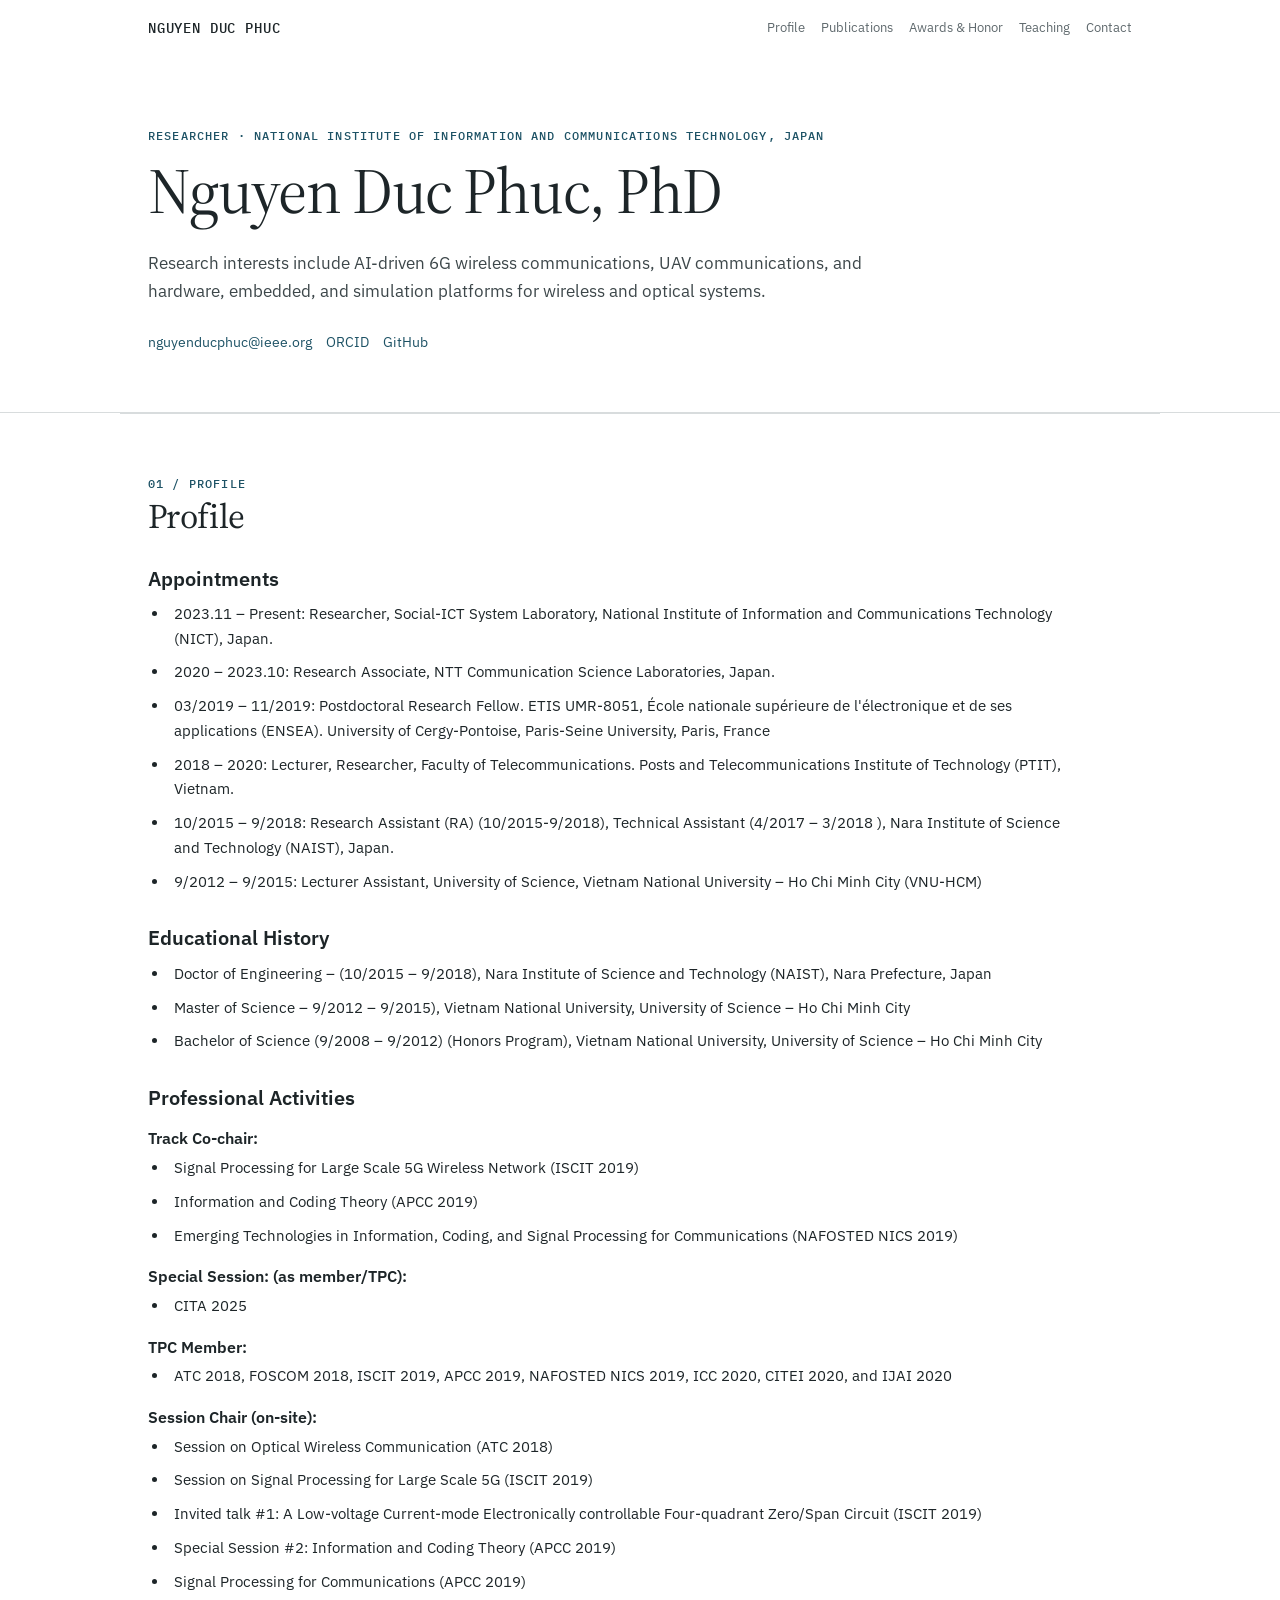
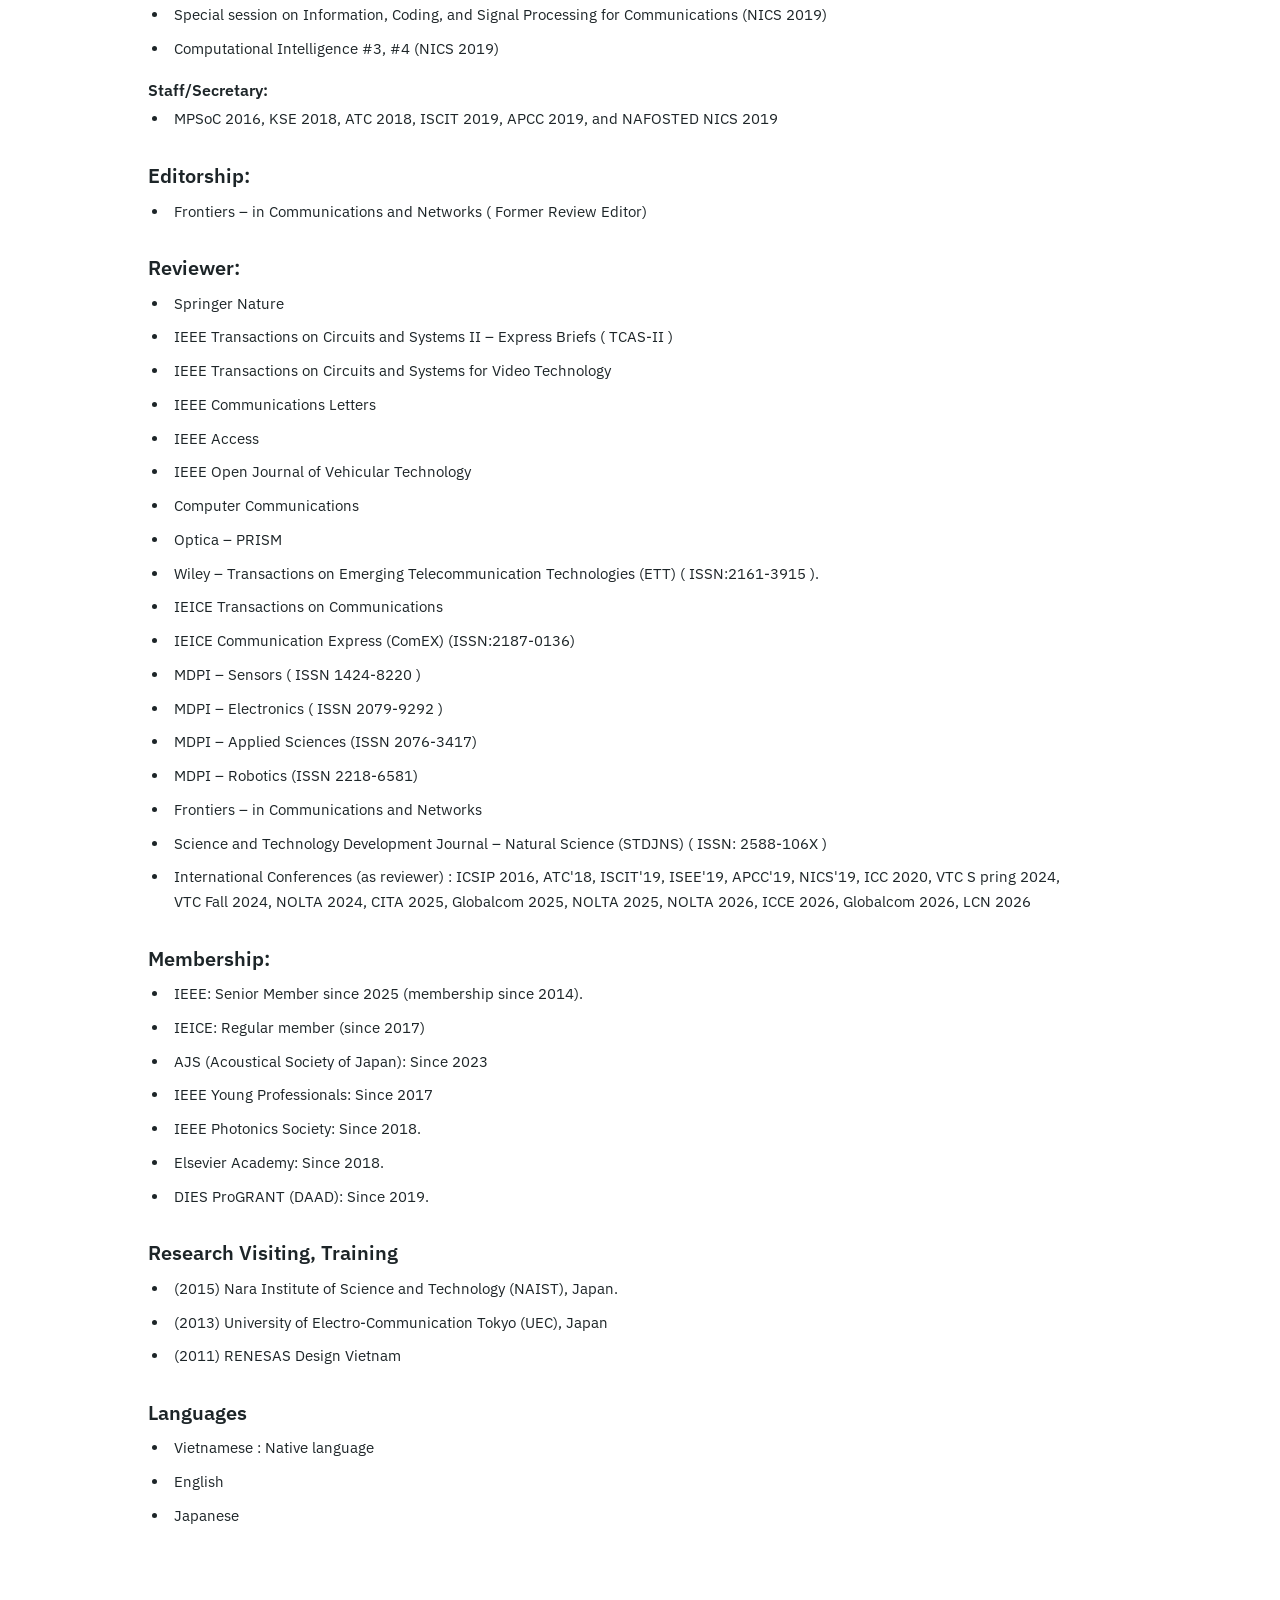
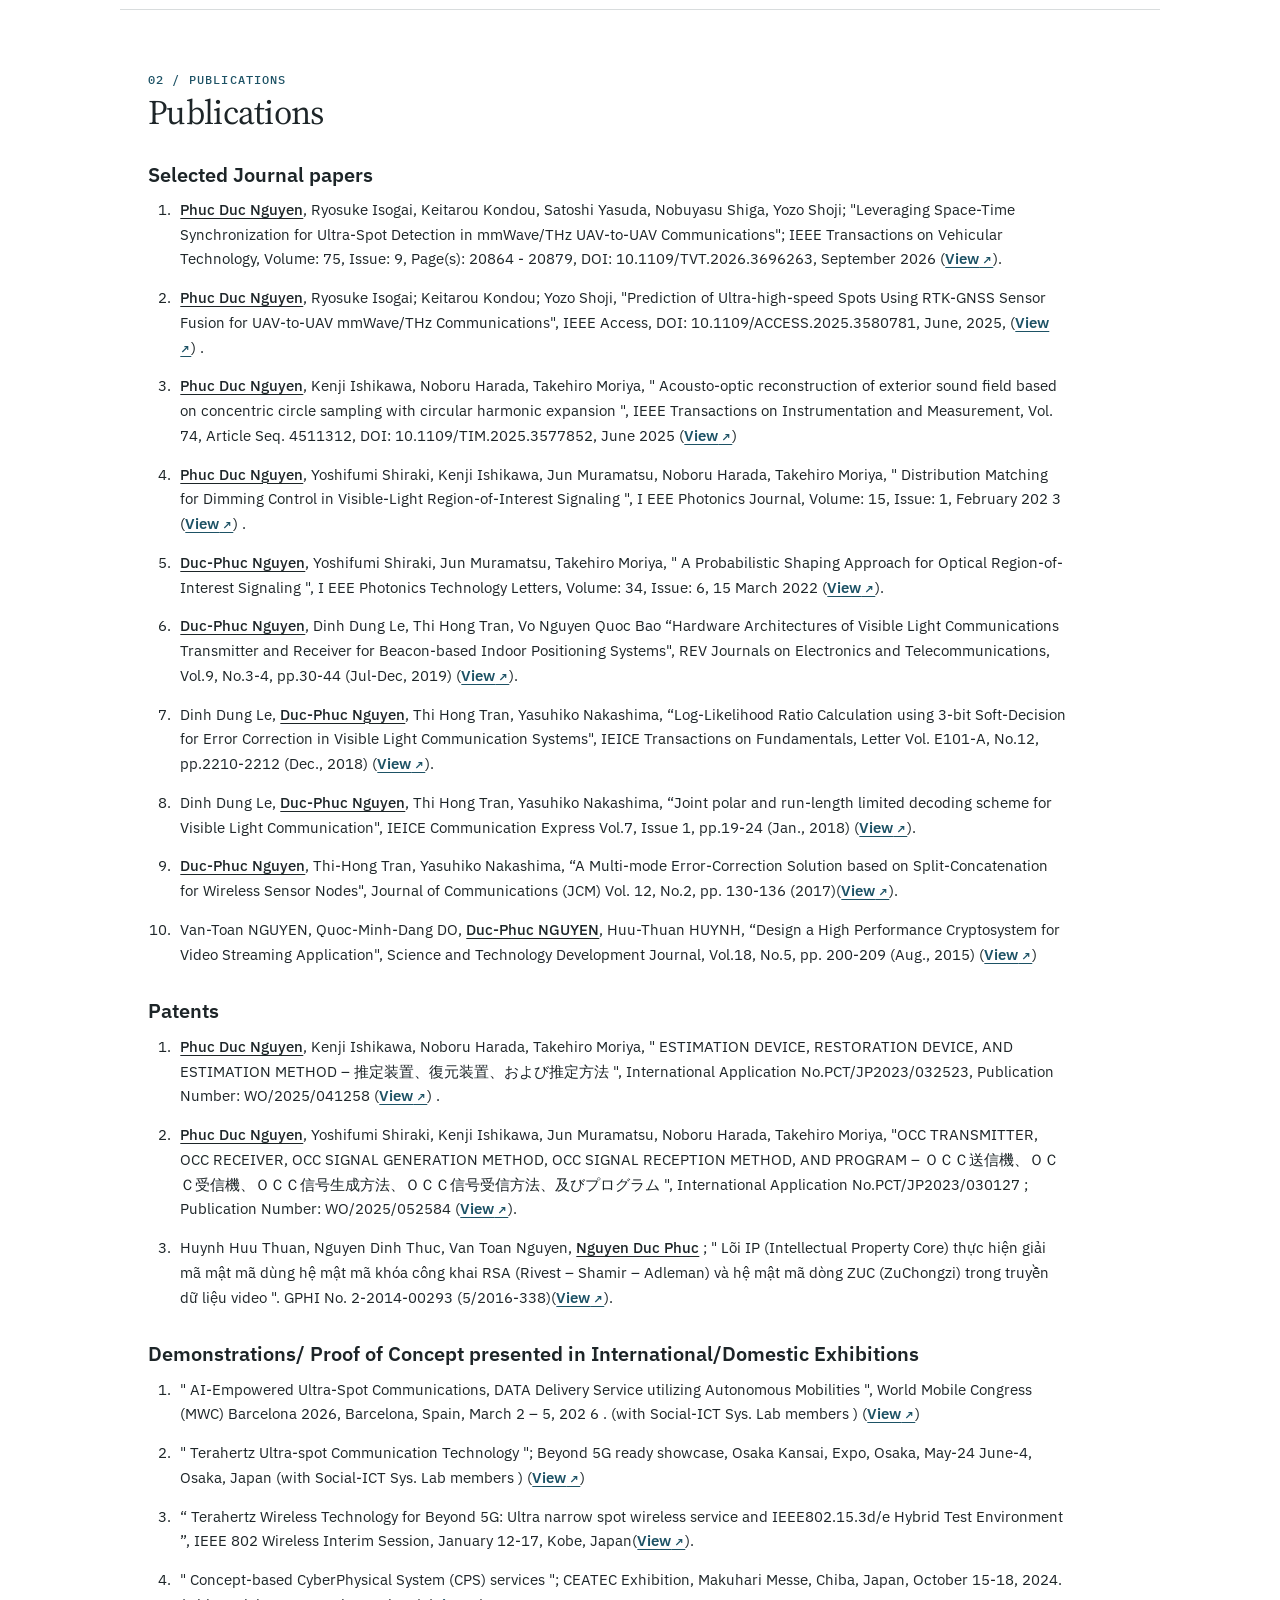
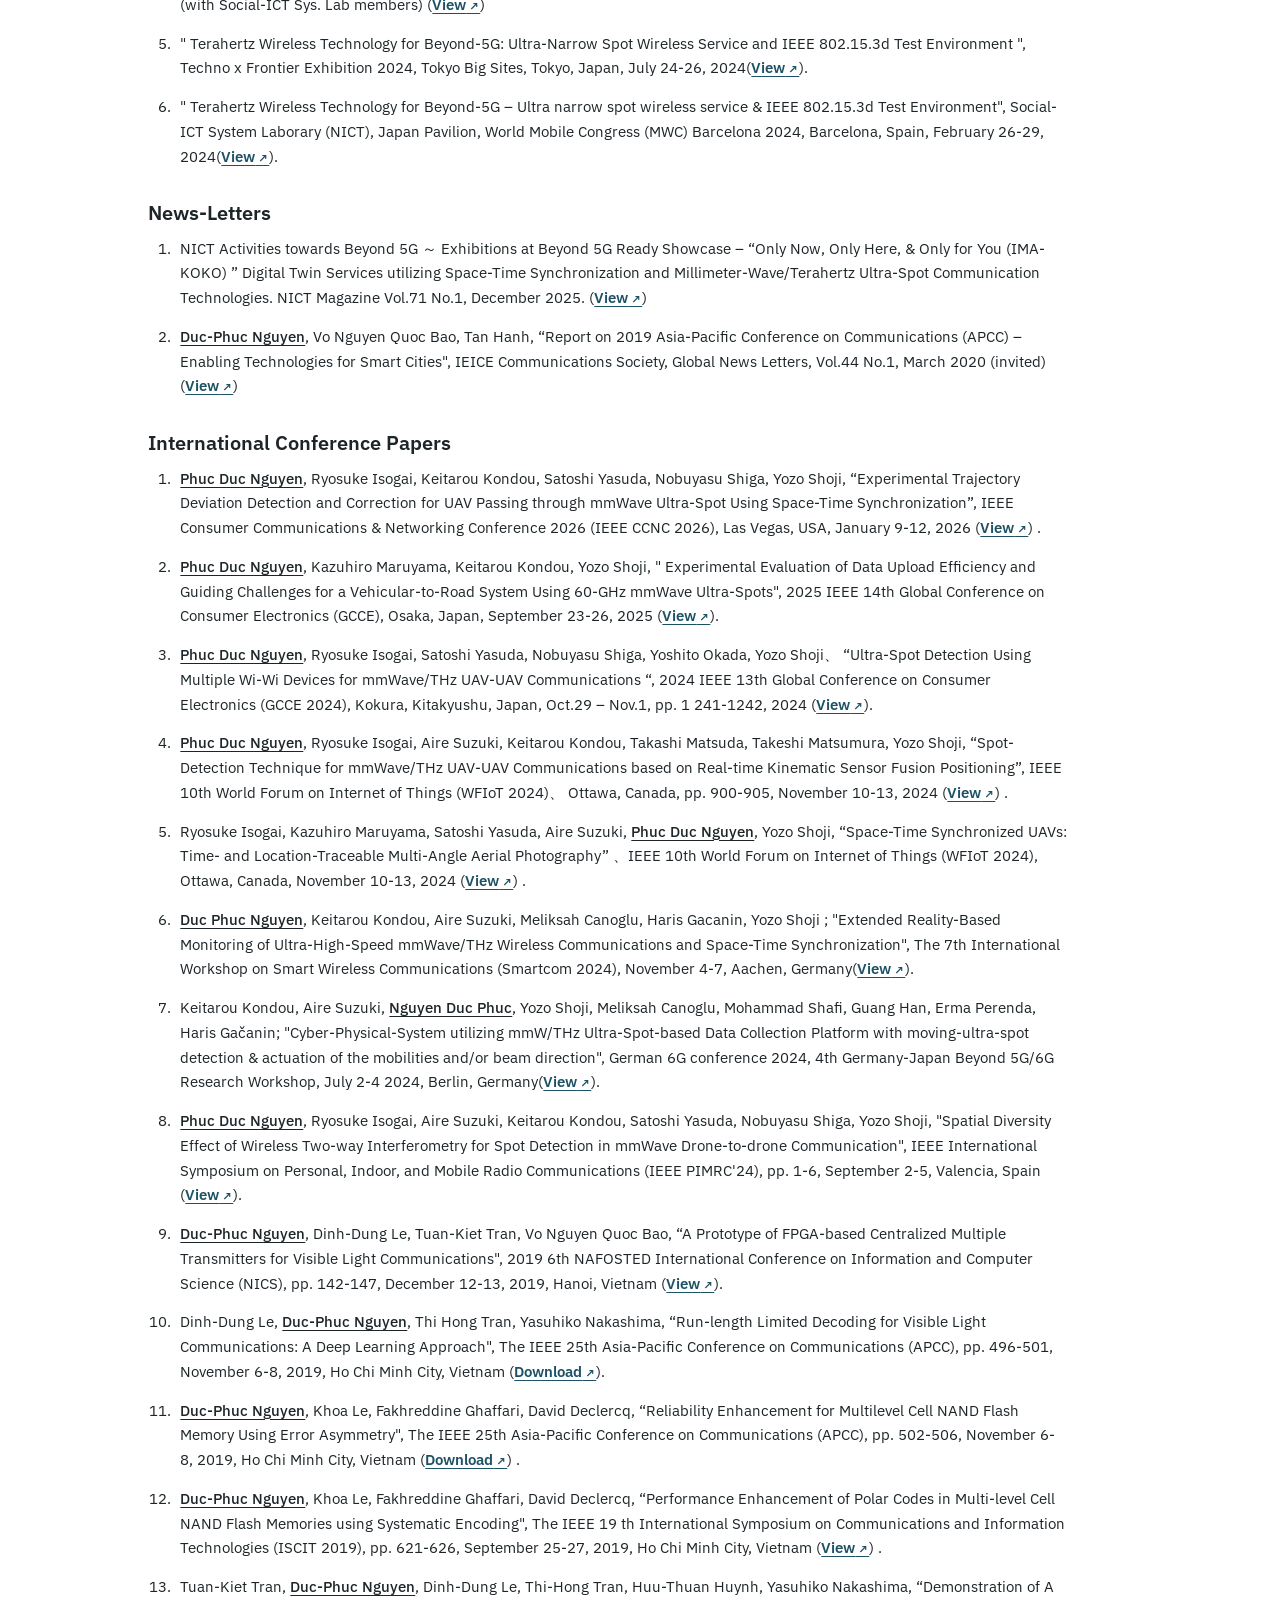
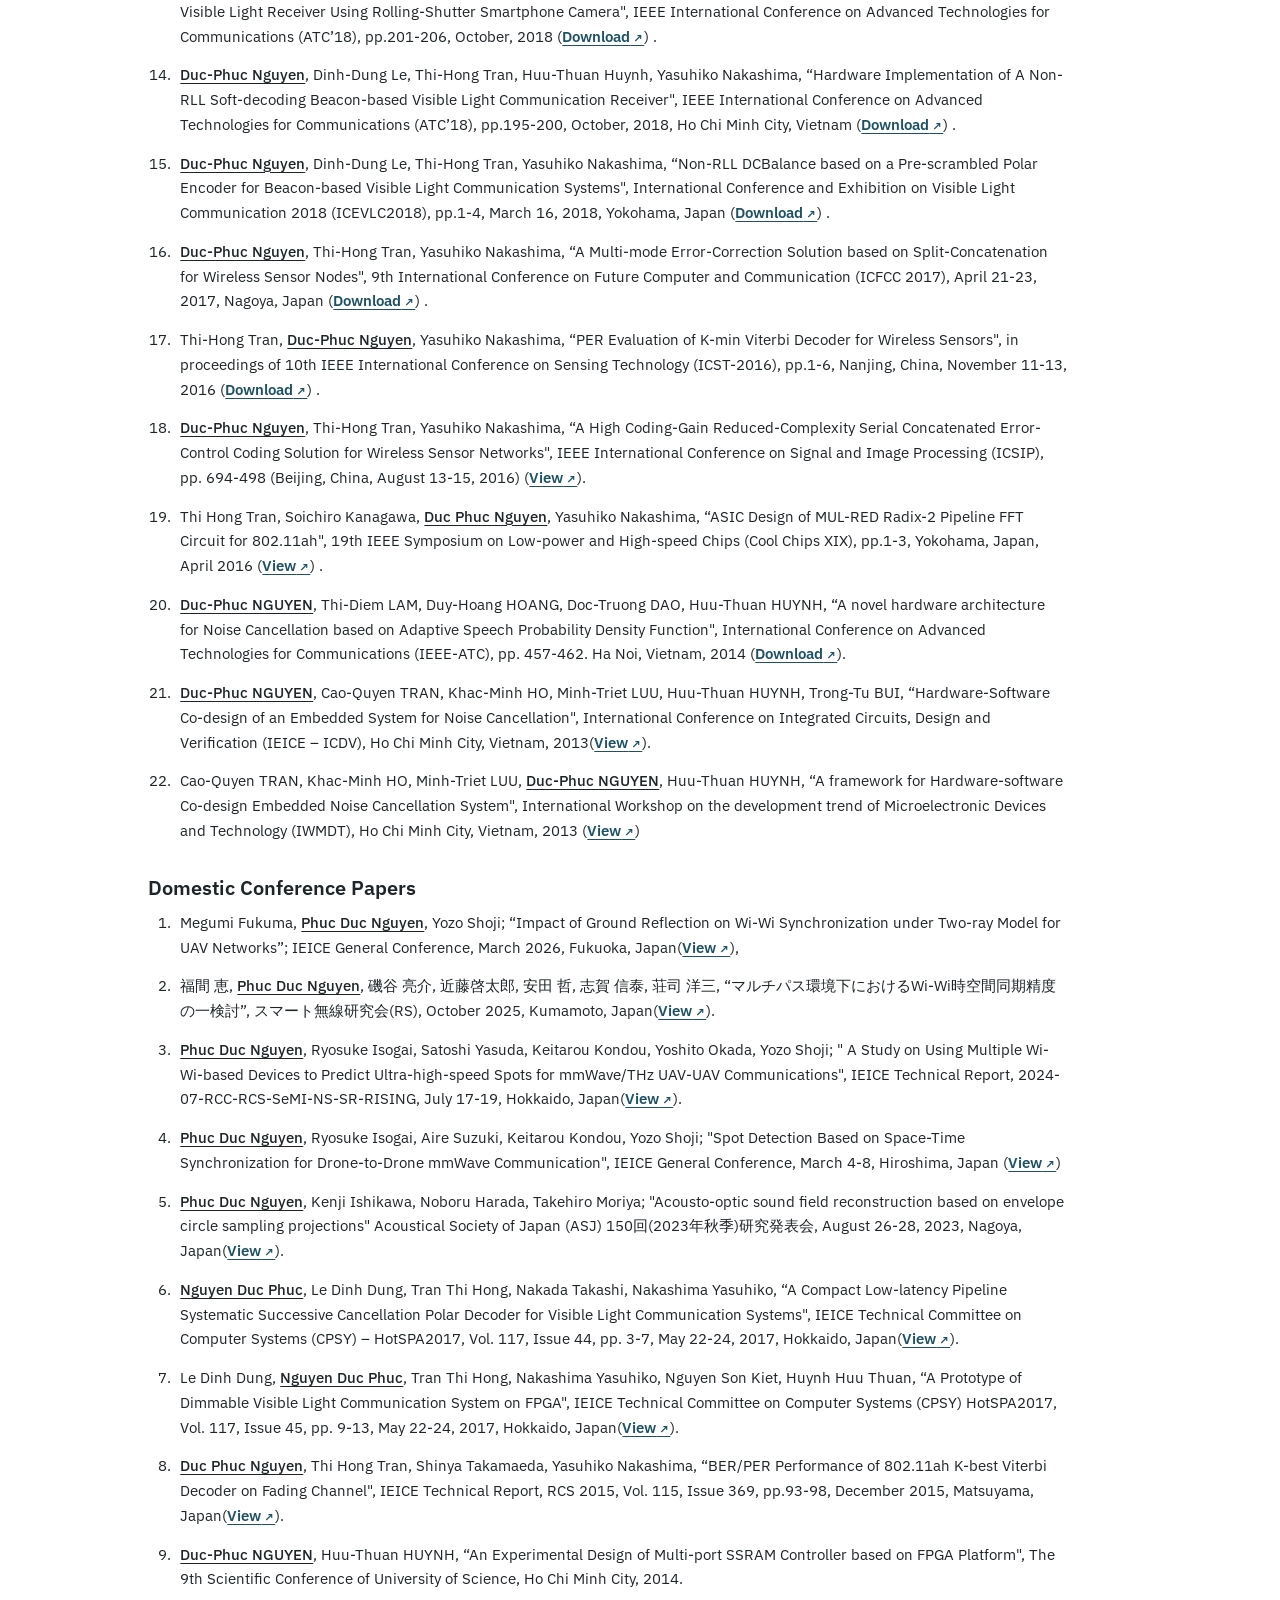
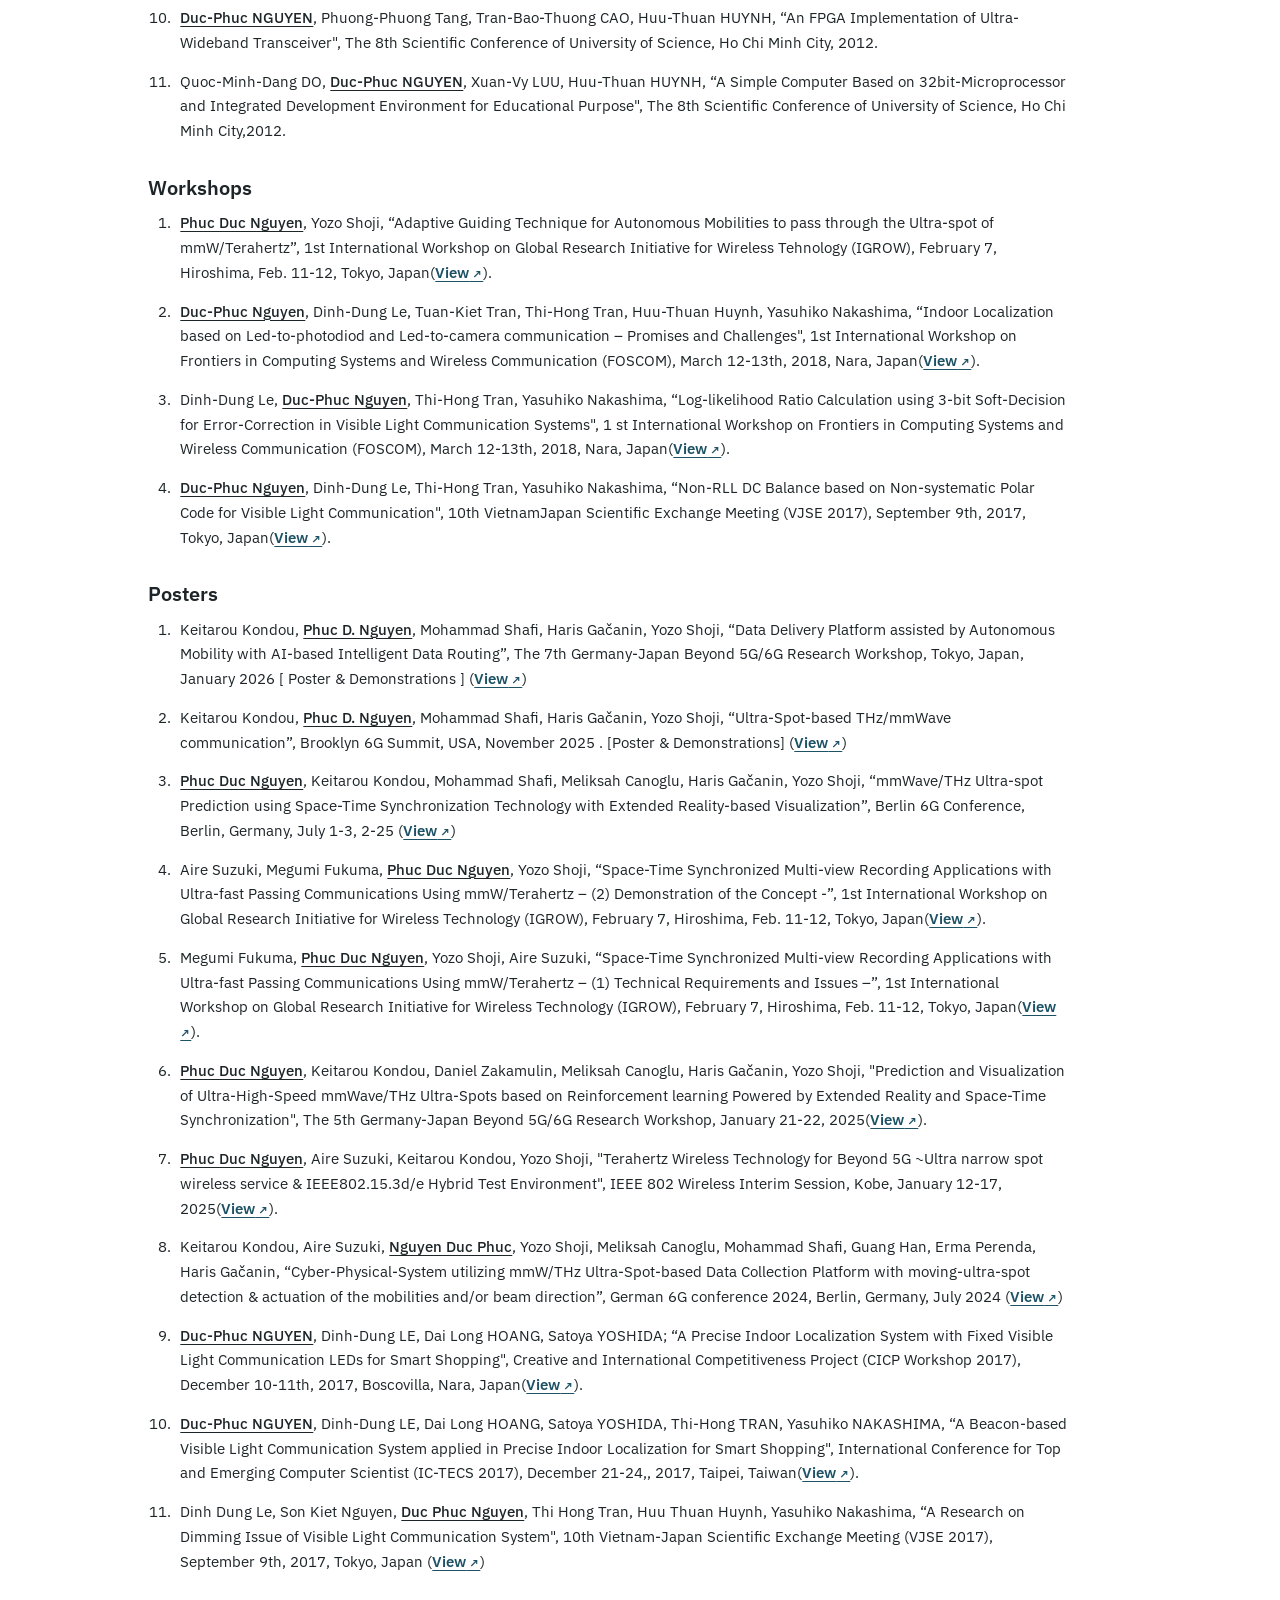
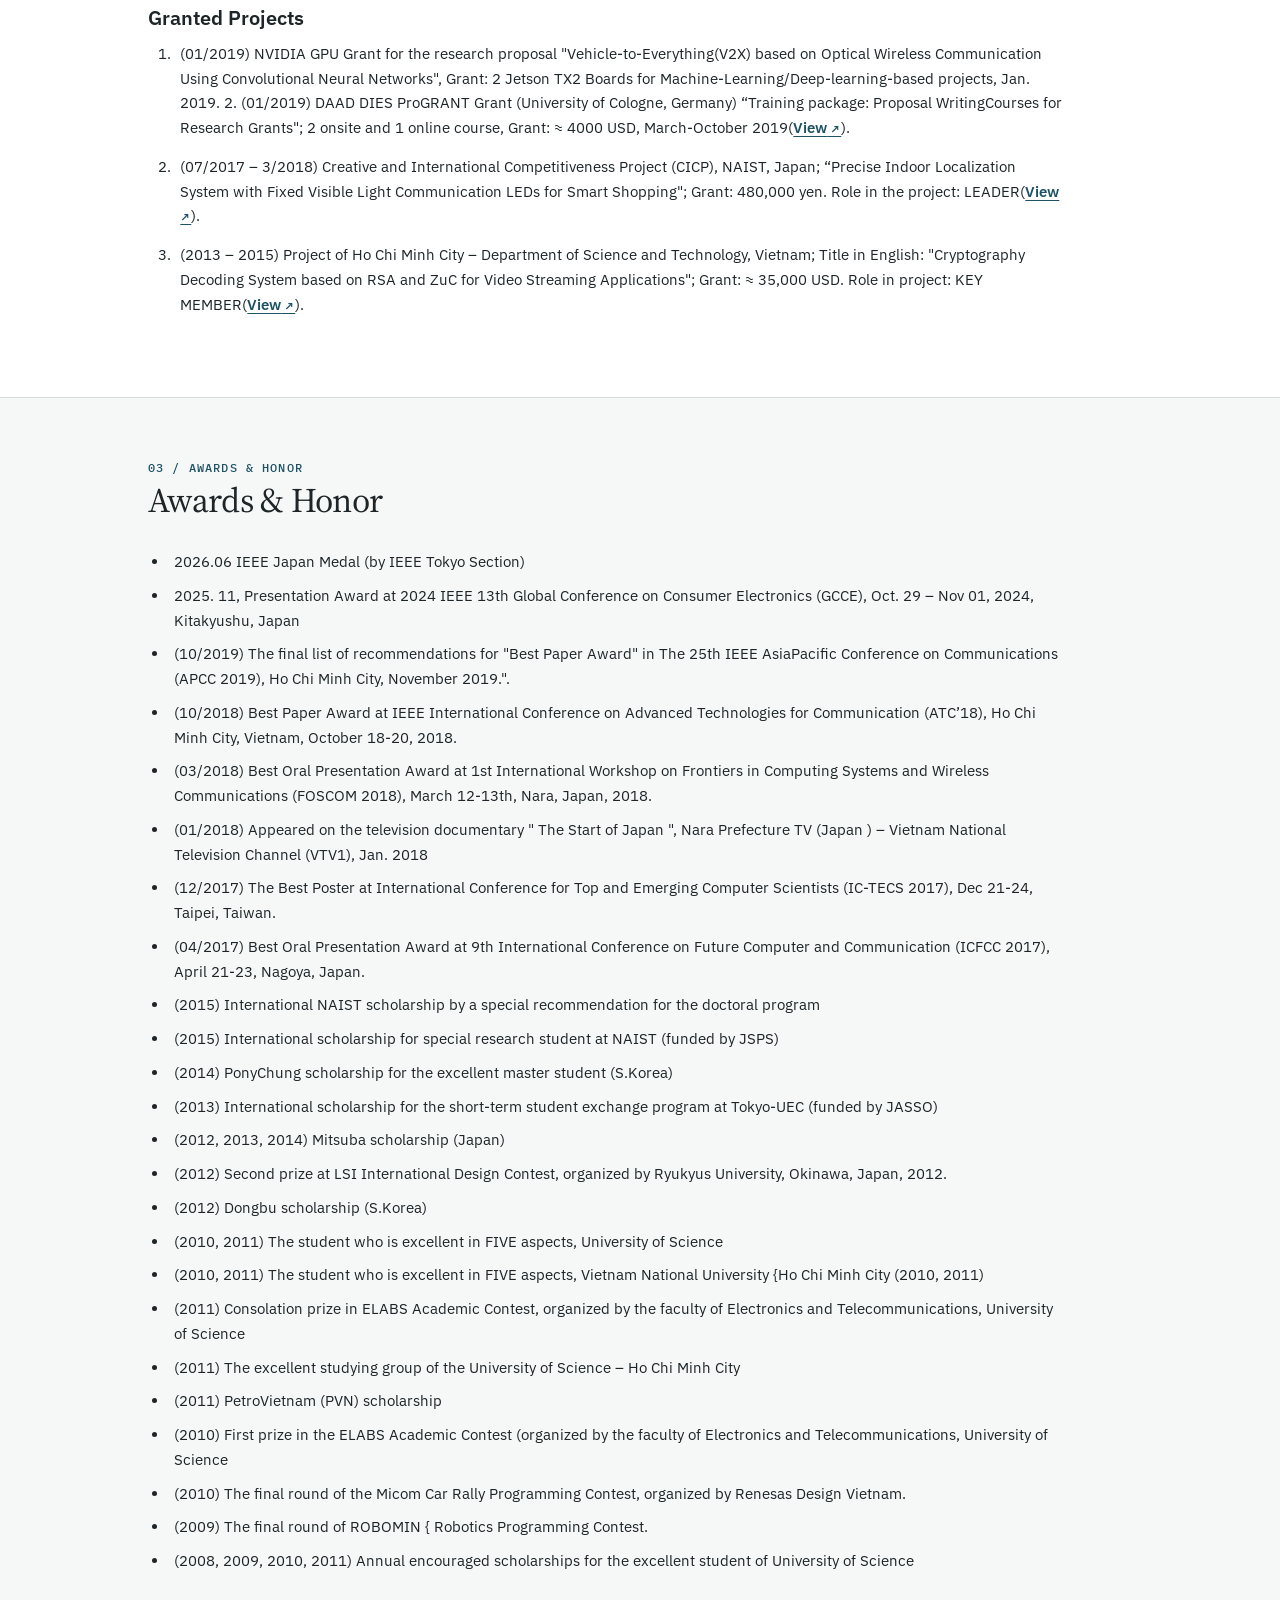
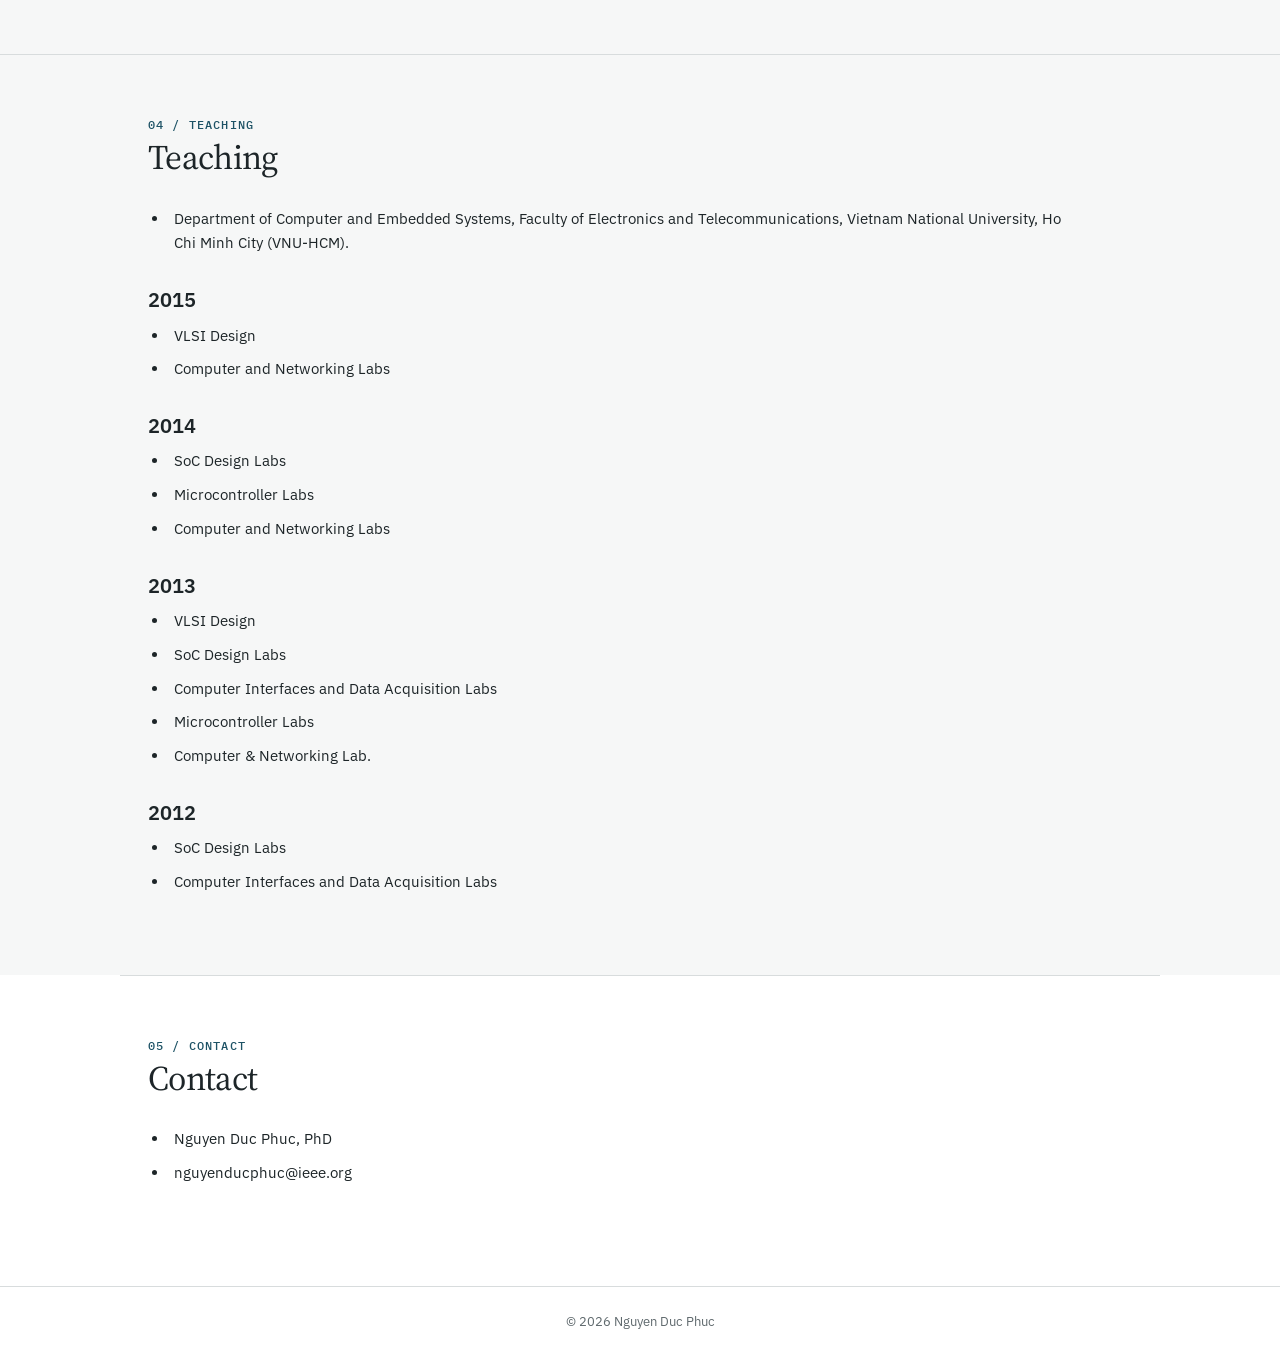
==== commit 9079b90b: "Temporarily remove unwrapping patent entry" ====
--- a/index.html
+++ b/index.html
@@ -31,7 +31,7 @@
       <section id="publications">
         <p class="section-label">02 / Publications</p>
         <h2>Publications</h2>
-        <div class="archive-copy"><h3>Selected Journal papers</h3><ol class="archive-list"><li><span class="author-mark">Phuc Duc Nguyen</span>, Ryosuke Isogai, Keitarou Kondou, Satoshi Yasuda, Nobuyasu Shiga, Yozo Shoji; "Leveraging Space-Time Synchronization for Ultra-Spot Detection in mmWave/THz UAV-to-UAV Communications"; IEEE Transactions on Vehicular Technology, Volume: 75, Issue: 9, Page(s): 20864 - 20879, DOI: 10.1109/TVT.2026.3696263, September 2026 (<a class="resource-link" href="https://ieeexplore.ieee.org/abstract/document/11534402" target="_blank" rel="noreferrer" title="Open publication resource">View</a>).</li><li><span class="author-mark">Phuc Duc Nguyen</span>, Ryosuke Isogai; Keitarou Kondou; Yozo Shoji, "Prediction of Ultra-high-speed Spots Using RTK-GNSS Sensor Fusion for UAV-to-UAV mmWave/THz Communications", IEEE Access, DOI: 10.1109/ACCESS.2025.3580781, June, 2025, (<a class="resource-link" href="https://ieeexplore.ieee.org/document/11039836" target="_blank" rel="noreferrer" title="Open publication resource">View</a>) .</li><li><span class="author-mark">Phuc Duc Nguyen</span>, Kenji Ishikawa, Noboru Harada, Takehiro Moriya, " Acousto-optic reconstruction of exterior sound field based on concentric circle sampling with circular harmonic expansion ", IEEE Transactions on Instrumentation and Measurement, Vol. 74, Article Seq. 4511312, DOI: 10.1109/TIM.2025.3577852, June 2025 (<a class="resource-link" href="https://ieeexplore.ieee.org/document/11028067" target="_blank" rel="noreferrer" title="Open publication resource">View</a>)</li><li><span class="author-mark">Phuc Duc Nguyen</span>, Yoshifumi Shiraki, Kenji Ishikawa, Jun Muramatsu, Noboru Harada, Takehiro Moriya, " Distribution Matching for Dimming Control in Visible-Light Region-of-Interest Signaling ", I EEE Photonics Journal, Volume: 15, Issue: 1, February 202 3 (<a class="resource-link" href="https://ieeexplore.ieee.org/document/10017169" target="_blank" rel="noreferrer" title="Open publication resource">View</a>) .</li><li><span class="author-mark">Duc-Phuc Nguyen</span>, Yoshifumi Shiraki, Jun Muramatsu, Takehiro Moriya, " A Probabilistic Shaping Approach for Optical Region-of-Interest Signaling ", I EEE Photonics Technology Letters, Volume: 34, Issue: 6, 15 March 2022 (<a class="resource-link" href="https://arxiv.org/pdf/2209.00799.pdf" target="_blank" rel="noreferrer" title="Open publication resource">View</a>).</li><li><span class="author-mark">Duc-Phuc Nguyen</span>, Dinh Dung Le, Thi Hong Tran, Vo Nguyen Quoc Bao “Hardware Architectures of Visible Light Communications Transmitter and Receiver for Beacon-based Indoor Positioning Systems", REV Journals on Electronics and Telecommunications, Vol.9, No.3-4, pp.30-44 (Jul-Dec, 2019) (<a class="resource-link" href="https://rev-jec.org/index.php/rev-jec/article/download/234/191" target="_blank" rel="noreferrer" title="Open publication resource">View</a>).</li><li>Dinh Dung Le, <span class="author-mark">Duc-Phuc Nguyen</span>, Thi Hong Tran, Yasuhiko Nakashima, “Log-Likelihood Ratio Calculation using 3-bit Soft-Decision for Error Correction in Visible Light Communication Systems", IEICE Transactions on Fundamentals, Letter Vol. E101-A, No.12, pp.2210-2212 (Dec., 2018) (<a class="resource-link" href="https://www.researchgate.net/profile/Duc_Phuc_Nguyen/publication/329350438_Log-Likelihood_Ratio_Calculation_Using_3-Bit_Soft-Decision_for_Error_Correction_in_Visible_Light_Communication_Systems/links/5c90a6bd45851564fae6e2e8/Log-Likelihood-Ratio-Calculation-Using-3-Bit-Soft-Decision-for-Error-Correction-in-Visible-Light-Communication-Systems.pdf" target="_blank" rel="noreferrer" title="Open publication resource">View</a>).</li><li>Dinh Dung Le, <span class="author-mark">Duc-Phuc Nguyen</span>, Thi Hong Tran, Yasuhiko Nakashima, “Joint polar and run-length limited decoding scheme for Visible Light Communication", IEICE Communication Express Vol.7, Issue 1, pp.19-24 (Jan., 2018) (<a class="resource-link" href="https://www.jstage.jst.go.jp/article/comex/7/1/7_2017XBL0138/_pdf" target="_blank" rel="noreferrer" title="Open publication resource">View</a>).</li><li><span class="author-mark">Duc-Phuc Nguyen</span>, Thi-Hong Tran, Yasuhiko Nakashima, “A Multi-mode Error-Correction Solution based on Split-Concatenation for Wireless Sensor Nodes", Journal of Communications (JCM) Vol. 12, No.2, pp. 130-136 (2017)(<a class="resource-link" href="https://doi.org/10.12720/jcm.12.2.130-136" target="_blank" rel="noreferrer" title="Open publication resource">View</a>).</li><li>Van-Toan NGUYEN, Quoc-Minh-Dang DO, <span class="author-mark">Duc-Phuc NGUYEN</span>, Huu-Thuan HUYNH, “Design a High Performance Cryptosystem for Video Streaming Application", Science and Technology Development Journal, Vol.18, No.5, pp. 200-209 (Aug., 2015) (<a class="resource-link" href="https://doi.org/10.32508/stdj.v18i3.836" target="_blank" rel="noreferrer" title="Open publication resource">View</a>)</li></ol><h3>Patents</h3><ol class="archive-list"><li>Ryosuke Isogai, Yozo Shoji, <span class="author-mark">Phuc D. Nguyen</span>, " A novel unwrapping method for extending space-time sync cycles ", July 2025(<a class="resource-link" href="https://patentscope.wipo.int/search/en/search.jsf?queryString=%22A%20novel%20unwrapping%20method%20for%20extending%20space-time%20sync%20cycles%22" target="_blank" rel="noreferrer" title="Open publication resource">View</a>).</li><li><span class="author-mark">Phuc Duc Nguyen</span>, Kenji Ishikawa, Noboru Harada, Takehiro Moriya, " ESTIMATION DEVICE, RESTORATION DEVICE, AND ESTIMATION METHOD – 推定装置、復元装置、および推定方法 ", International Application No.PCT/JP2023/032523, Publication Number: WO/2025/041258 (<a class="resource-link" href="https://patentscope2.wipo.int/search/en/detail.jsf?docId=WO2025052584" target="_blank" rel="noreferrer" title="Open publication resource">View</a>) .</li><li><span class="author-mark">Phuc Duc Nguyen</span>, Yoshifumi Shiraki, Kenji Ishikawa, Jun Muramatsu, Noboru Harada, Takehiro Moriya, "OCC TRANSMITTER, OCC RECEIVER, OCC SIGNAL GENERATION METHOD, OCC SIGNAL RECEPTION METHOD, AND PROGRAM – ＯＣＣ送信機、ＯＣＣ受信機、ＯＣＣ信号生成方法、ＯＣＣ信号受信方法、及びプログラム ", International Application No.PCT/JP2023/030127 ; Publication Number: WO/2025/052584 (<a class="resource-link" href="https://patentscope2.wipo.int/search/en/WO2025041258" target="_blank" rel="noreferrer" title="Open publication resource">View</a>).</li><li>Huynh Huu Thuan, Nguyen Dinh Thuc, Van Toan Nguyen, <span class="author-mark">Nguyen Duc Phuc</span> ; " Lõi IP (Intellectual Property Core) thực hiện giải mã mật mã dùng hệ mật mã khóa công khai RSA (Rivest – Shamir – Adleman) và hệ mật mã dòng ZUC (ZuChongzi) trong truyền dữ liệu video ". GPHI No. 2-2014-00293 (5/2016-338)(<a class="resource-link" href="https://thongke.cesti.gov.vn/images/BCPTXHCN/2025_Ky02/2025-BCTC-Xu-huong-cong-nghe-an-ninh-mang.pdf" target="_blank" rel="noreferrer" title="Open publication resource">View</a>).</li></ol><h3>Demonstrations/ Proof of Concept presented in International/Domestic Exhibitions</h3><ol class="archive-list"><li>" AI-Empowered Ultra-Spot Communications, DATA Delivery Service utilizing Autonomous Mobilities ", World Mobile Congress (MWC) Barcelona 2026, Barcelona, Spain, March 2 – 5, 202 6 . (with Social-ICT Sys. Lab members ) (<a class="resource-link" href="https://www2.nict.go.jp/global2/mwcb26/" target="_blank" rel="noreferrer" title="Open publication resource">View</a>)</li><li>" Terahertz Ultra-spot Communication Technology "; Beyond 5G ready showcase, Osaka Kansai, Expo, Osaka, May-24 June-4, Osaka, Japan (with Social-ICT Sys. Lab members ) (<a class="resource-link" href="https://www.nict.go.jp/publication/shuppan/kihou-journal/houkoku71-1r_HTML/2025O-02-01.pdf" target="_blank" rel="noreferrer" title="Open publication resource">View</a>)</li><li>“ Terahertz Wireless Technology for Beyond 5G: Ultra narrow spot wireless service and IEEE802.15.3d/e Hybrid Test Environment ”, IEEE 802 Wireless Interim Session, January 12-17, Kobe, Japan(<a class="resource-link" href="https://mentor.ieee.org/802.15/documents" target="_blank" rel="noreferrer" title="Open publication resource">View</a>).</li><li>" Concept-based CyberPhysical System (CPS) services "; CEATEC Exhibition, Makuhari Messe, Chiba, Japan, October 15-18, 2024. (with Social-ICT Sys. Lab members) (<a class="resource-link" href="https://www.ceatec.com/" target="_blank" rel="noreferrer" title="Open publication resource">View</a>)</li><li>" Terahertz Wireless Technology for Beyond-5G: Ultra-Narrow Spot Wireless Service and IEEE 802.15.3d Test Environment ", Techno x Frontier Exhibition 2024, Tokyo Big Sites, Tokyo, Japan, July 24-26, 2024(<a class="resource-link" href="https://www.nict.go.jp/publication/shuppan/kihou-journal/houkoku71-1r_HTML/2025O-02-01.pdf" target="_blank" rel="noreferrer" title="Open publication resource">View</a>).</li><li>" Terahertz Wireless Technology for Beyond-5G – Ultra narrow spot wireless service &amp; IEEE 802.15.3d Test Environment", Social-ICT System Laborary (NICT), Japan Pavilion, World Mobile Congress (MWC) Barcelona 2024, Barcelona, Spain, February 26-29, 2024(<a class="resource-link" href="https://www.nict.go.jp/en/press/2024/02/20-1.html" target="_blank" rel="noreferrer" title="Open publication resource">View</a>).</li></ol><h3>News-Letters</h3><ol class="archive-list"><li>NICT Activities towards Beyond 5G ～ Exhibitions at Beyond 5G Ready Showcase – “Only Now, Only Here, &amp; Only for You (IMA-KOKO) ” Digital Twin Services utilizing Space-Time Synchronization and Millimeter-Wave/Terahertz Ultra-Spot Communication Technologies. NICT Magazine Vol.71 No.1, December 2025. (<a class="resource-link" href="https://www.nict.go.jp/publication/shuppan/kihou-journal/houkoku71-1r_HTML/2025O-02-01.pdf" target="_blank" rel="noreferrer" title="Open publication resource">View</a>)</li><li><span class="author-mark">Duc-Phuc Nguyen</span>, Vo Nguyen Quoc Bao, Tan Hanh, “Report on 2019 Asia-Pacific Conference on Communications (APCC) – Enabling Technologies for Smart Cities", IEICE Communications Society, Global News Letters, Vol.44 No.1, March 2020 (invited) (<a class="resource-link" href="https://www.ieice.org/cs/gnl/gnl_vol44-1.pdf" target="_blank" rel="noreferrer" title="Open publication resource">View</a>)</li></ol><h3>International Conference Papers</h3><ol class="archive-list"><li><span class="author-mark">Phuc Duc Nguyen</span>, Ryosuke Isogai, Keitarou Kondou, Satoshi Yasuda, Nobuyasu Shiga, Yozo Shoji, “Experimental Trajectory Deviation Detection and Correction for UAV Passing through mmWave Ultra-Spot Using Space-Time Synchronization”, IEEE Consumer Communications &amp; Networking Conference 2026 (IEEE CCNC 2026), Las Vegas, USA, January 9-12, 2026 (<a class="resource-link" href="https://ieeexplore.ieee.org/document/11366453" target="_blank" rel="noreferrer" title="Open publication resource">View</a>) .</li><li><span class="author-mark">Phuc Duc Nguyen</span>, Kazuhiro Maruyama, Keitarou Kondou, Yozo Shoji, " Experimental Evaluation of Data Upload Efficiency and Guiding Challenges for a Vehicular-to-Road System Using 60-GHz mmWave Ultra-Spots", 2025 IEEE 14th Global Conference on Consumer Electronics (GCCE), Osaka, Japan, September 23-26, 2025 (<a class="resource-link" href="https://ieeexplore.ieee.org/document/11274605" target="_blank" rel="noreferrer" title="Open publication resource">View</a>).</li><li><span class="author-mark">Phuc Duc Nguyen</span>, Ryosuke Isogai, Satoshi Yasuda, Nobuyasu Shiga, Yoshito Okada, Yozo Shoji、 “Ultra-Spot Detection Using Multiple Wi-Wi Devices for mmWave/THz UAV-UAV Communications “, 2024 IEEE 13th Global Conference on Consumer Electronics (GCCE 2024), Kokura, Kitakyushu, Japan, Oct.29 – Nov.1, pp. 1 241-1242, 2024 (<a class="resource-link" href="https://ieeexplore.ieee.org/document/10760607" target="_blank" rel="noreferrer" title="Open publication resource">View</a>).</li><li><span class="author-mark">Phuc Duc Nguyen</span>, Ryosuke Isogai, Aire Suzuki, Keitarou Kondou, Takashi Matsuda, Takeshi Matsumura, Yozo Shoji, “Spot-Detection Technique for mmWave/THz UAV-UAV Communications based on Real-time Kinematic Sensor Fusion Positioning”, IEEE 10th World Forum on Internet of Things (WFIoT 2024)、 Ottawa, Canada, pp. 900-905, November 10-13, 2024 (<a class="resource-link" href="https://ieeexplore.ieee.org/document/10811315" target="_blank" rel="noreferrer" title="Open publication resource">View</a>) .</li><li>Ryosuke Isogai, Kazuhiro Maruyama, Satoshi Yasuda, Aire Suzuki, <span class="author-mark">Phuc Duc Nguyen</span>, Yozo Shoji, “Space-Time Synchronized UAVs: Time- and Location-Traceable Multi-Angle Aerial Photography” 、IEEE 10th World Forum on Internet of Things (WFIoT 2024), Ottawa, Canada, November 10-13, 2024 (<a class="resource-link" href="https://ieeexplore.ieee.org/document/10811250" target="_blank" rel="noreferrer" title="Open publication resource">View</a>) .</li><li><span class="author-mark">Duc Phuc Nguyen</span>, Keitarou Kondou, Aire Suzuki, Meliksah Canoglu, Haris Gacanin, Yozo Shoji ; "Extended Reality-Based Monitoring of Ultra-High-Speed mmWave/THz Wireless Communications and Space-Time Synchronization", The 7th International Workshop on Smart Wireless Communications (Smartcom 2024), November 4-7, Aachen, Germany(<a class="resource-link" href="https://ken.ieice.org/ken/paper/202411041cGd/" target="_blank" rel="noreferrer" title="Open publication resource">View</a>).</li><li>Keitarou Kondou, Aire Suzuki, <span class="author-mark">Nguyen Duc Phuc</span>, Yozo Shoji, Meliksah Canoglu, Mohammad Shafi, Guang Han, Erma Perenda, Haris Gačanin; "Cyber-Physical-System utilizing mmW/THz Ultra-Spot-based Data Collection Platform with moving-ultra-spot detection &amp; actuation of the mobilities and/or beam direction", German 6G conference 2024, 4th Germany-Japan Beyond 5G/6G Research Workshop, July 2-4 2024, Berlin, Germany(<a class="resource-link" href="https://www.dsp.rwth-aachen.de/cms/dsp/der-lehrstuhl/aktuelle-meldungen/~bqqsqr/nict-praesentiert-gemeinsame-forschung-m/?lidx=1" target="_blank" rel="noreferrer" title="Open publication resource">View</a>).</li><li><span class="author-mark">Phuc Duc Nguyen</span>, Ryosuke Isogai, Aire Suzuki, Keitarou Kondou, Satoshi Yasuda, Nobuyasu Shiga, Yozo Shoji, "Spatial Diversity Effect of Wireless Two-way Interferometry for Spot Detection in mmWave Drone-to-drone Communication", IEEE International Symposium on Personal, Indoor, and Mobile Radio Communications (IEEE PIMRC'24), pp. 1-6, September 2-5, Valencia, Spain (<a class="resource-link" href="https://ieeexplore.ieee.org/document/10817412" target="_blank" rel="noreferrer" title="Open publication resource">View</a>).</li><li><span class="author-mark">Duc-Phuc Nguyen</span>, Dinh-Dung Le, Tuan-Kiet Tran, Vo Nguyen Quoc Bao, “A Prototype of FPGA-based Centralized Multiple Transmitters for Visible Light Communications", 2019 6th NAFOSTED International Conference on Information and Computer Science (NICS), pp. 142-147, December 12-13, 2019, Hanoi, Vietnam (<a class="resource-link" href="https://doi.org/10.1109/nics48868.2019.9023844" target="_blank" rel="noreferrer" title="Open publication resource">View</a>).</li><li>Dinh-Dung Le, <span class="author-mark">Duc-Phuc Nguyen</span>, Thi Hong Tran, Yasuhiko Nakashima, “Run-length Limited Decoding for Visible Light Communications: A Deep Learning Approach", The IEEE 25th Asia-Pacific Conference on Communications (APCC), pp. 496-501, November 6-8, 2019, Ho Chi Minh City, Vietnam (<a class="resource-link" href="https://ieeexplore.ieee.org/abstract/document/8905168" target="_blank" rel="noreferrer" title="Open publication resource">Download</a>).</li><li><span class="author-mark">Duc-Phuc Nguyen</span>, Khoa Le, Fakhreddine Ghaffari, David Declercq, “Reliability Enhancement for Multilevel Cell NAND Flash Memory Using Error Asymmetry", The IEEE 25th Asia-Pacific Conference on Communications (APCC), pp. 502-506, November 6-8, 2019, Ho Chi Minh City, Vietnam (<a class="resource-link" href="https://www.researchgate.net/publication/339819613_Reliability_Enhancement_for_Multi-level_Cell_NAND_Flash_Memory_Using_Error_Asymmetry" target="_blank" rel="noreferrer" title="Open publication resource">Download</a>) .</li><li><span class="author-mark">Duc-Phuc Nguyen</span>, Khoa Le, Fakhreddine Ghaffari, David Declercq, “Performance Enhancement of Polar Codes in Multi-level Cell NAND Flash Memories using Systematic Encoding", The IEEE 19 th International Symposium on Communications and Information Technologies (ISCIT 2019), pp. 621-626, September 25-27, 2019, Ho Chi Minh City, Vietnam (<a class="resource-link" href="https://arxiv.org/pdf/1805.00359" target="_blank" rel="noreferrer" title="Open publication resource">View</a>) .</li><li>Tuan-Kiet Tran, <span class="author-mark">Duc-Phuc Nguyen</span>, Dinh-Dung Le, Thi-Hong Tran, Huu-Thuan Huynh, Yasuhiko Nakashima, “Demonstration of A Visible Light Receiver Using Rolling-Shutter Smartphone Camera", IEEE International Conference on Advanced Technologies for Communications (ATC’18), pp.201-206, October, 2018 (<a class="resource-link" href="https://doi.org/10.1109/ATC.2018.8587521" target="_blank" rel="noreferrer" title="Open publication resource">Download</a>) .</li><li><span class="author-mark">Duc-Phuc Nguyen</span>, Dinh-Dung Le, Thi-Hong Tran, Huu-Thuan Huynh, Yasuhiko Nakashima, “Hardware Implementation of A Non-RLL Soft-decoding Beacon-based Visible Light Communication Receiver", IEEE International Conference on Advanced Technologies for Communications (ATC’18), pp.195-200, October, 2018, Ho Chi Minh City, Vietnam (<a class="resource-link" href="https://www.researchgate.net/publication/329956404_Hardware_Implementation_of_A_Non-RLL_Soft-decoding_Beacon-based_Visible_Light_Communication_Receiver" target="_blank" rel="noreferrer" title="Open publication resource">Download</a>) .</li><li><span class="author-mark">Duc-Phuc Nguyen</span>, Dinh-Dung Le, Thi-Hong Tran, Yasuhiko Nakashima, “Non-RLL DCBalance based on a Pre-scrambled Polar Encoder for Beacon-based Visible Light Communication Systems", International Conference and Exhibition on Visible Light Communication 2018 (ICEVLC2018), pp.1-4, March 16, 2018, Yokohama, Japan (<a class="resource-link" href="https://arxiv.org/pdf/1904.00832" target="_blank" rel="noreferrer" title="Open publication resource">Download</a>) .</li><li><span class="author-mark">Duc-Phuc Nguyen</span>, Thi-Hong Tran, Yasuhiko Nakashima, “A Multi-mode Error-Correction Solution based on Split-Concatenation for Wireless Sensor Nodes", 9th International Conference on Future Computer and Communication (ICFCC 2017), April 21-23, 2017, Nagoya, Japan (<a class="resource-link" href="https://kaken.nii.ac.jp/ja/grant/KAKENHI-PROJECT-16K18105" target="_blank" rel="noreferrer" title="Open publication resource">Download</a>) .</li><li>Thi-Hong Tran, <span class="author-mark">Duc-Phuc Nguyen</span>, Yasuhiko Nakashima, “PER Evaluation of K-min Viterbi Decoder for Wireless Sensors", in proceedings of 10th IEEE International Conference on Sensing Technology (ICST-2016), pp.1-6, Nanjing, China, November 11-13, 2016 (<a class="resource-link" href="https://www.researchgate.net/profile/Duc_Phuc_Nguyen/publication/311919681_PER_evaluation_of_K-min_Viterbi_decoder_for_wireless_sensors/links/5c90a8b492851c1df94a798b/PER-evaluation-of-K-min-Viterbi-decoder-for-wireless-sensors.pdf" target="_blank" rel="noreferrer" title="Open publication resource">Download</a>) .</li><li><span class="author-mark">Duc-Phuc Nguyen</span>, Thi-Hong Tran, Yasuhiko Nakashima, “A High Coding-Gain Reduced-Complexity Serial Concatenated Error-Control Coding Solution for Wireless Sensor Networks", IEEE International Conference on Signal and Image Processing (ICSIP), pp. 694-498 (Beijing, China, August 13-15, 2016) (<a class="resource-link" href="https://ieeexplore.ieee.org/abstract/document/7888352" target="_blank" rel="noreferrer" title="Open publication resource">View</a>).</li><li>Thi Hong Tran, Soichiro Kanagawa, <span class="author-mark">Duc Phuc Nguyen</span>, Yasuhiko Nakashima, “ASIC Design of MUL-RED Radix-2 Pipeline FFT Circuit for 802.11ah", 19th IEEE Symposium on Low-power and High-speed Chips (Cool Chips XIX), pp.1-3, Yokohama, Japan, April 2016 (<a class="resource-link" href="https://ieeexplore.ieee.org/abstract/document/7503678" target="_blank" rel="noreferrer" title="Open publication resource">View</a>) .</li><li><span class="author-mark">Duc-Phuc NGUYEN</span>, Thi-Diem LAM, Duy-Hoang HOANG, Doc-Truong DAO, Huu-Thuan HUYNH, “A novel hardware architecture for Noise Cancellation based on Adaptive Speech Probability Density Function", International Conference on Advanced Technologies for Communications (IEEE-ATC), pp. 457-462. Ha Noi, Vietnam, 2014 (<a class="resource-link" href="https://www.researchgate.net/profile/Duc_Phuc_Nguyen/publication/283025243_A_novel_hardware_architecture_for_Noise_Cancellation_based_on_adaptive_speech_probability_density_function/links/5b1988c9aca272021cf21268/A-novel-hardware-architecture-for-Noise-Cancellation-based-on-adaptive-speech-probability-density-function.pdf" target="_blank" rel="noreferrer" title="Open publication resource">Download</a>).</li><li><span class="author-mark">Duc-Phuc NGUYEN</span>, Cao-Quyen TRAN, Khac-Minh HO, Minh-Triet LUU, Huu-Thuan HUYNH, Trong-Tu BUI, “Hardware-Software Co-design of an Embedded System for Noise Cancellation", International Conference on Integrated Circuits, Design and Verification (IEICE – ICDV), Ho Chi Minh City, Vietnam, 2013(<a class="resource-link" href="https://www.researchgate.net/publication/332258414_Hardware-Software_Co-design_of_an_Embedded_System_for_Noise_Cancellation" target="_blank" rel="noreferrer" title="Open publication resource">View</a>).</li><li>Cao-Quyen TRAN, Khac-Minh HO, Minh-Triet LUU, <span class="author-mark">Duc-Phuc NGUYEN</span>, Huu-Thuan HUYNH, “A framework for Hardware-software Co-design Embedded Noise Cancellation System", International Workshop on the development trend of Microelectronic Devices and Technology (IWMDT), Ho Chi Minh City, Vietnam, 2013 (<a class="resource-link" href="https://www.researchgate.net/publication/332258414_Hardware-Software_Co-design_of_an_Embedded_System_for_Noise_Cancellation" target="_blank" rel="noreferrer" title="Open publication resource">View</a>)</li></ol><h3>Domestic Conference Papers</h3><ol class="archive-list"><li>Megumi Fukuma, <span class="author-mark">Phuc Duc Nguyen</span>, Yozo Shoji; “Impact of Ground Reflection on Wi-Wi Synchronization under Two-ray Model for UAV Networks”; IEICE General Conference, March 2026, Fukuoka, Japan(<a class="resource-link" href="https://www.ieice.org/jpn_r/activities/taikai/general/2026/assets/pdf/Program_2026G.pdf" target="_blank" rel="noreferrer" title="Open publication resource">View</a>),</li><li>福間 恵, <span class="author-mark">Phuc Duc Nguyen</span>, 磯谷 亮介, 近藤啓太郎, 安田 哲, 志賀 信泰, 荘司 洋三, “マルチパス環境下におけるWi-Wi時空間同期精度の一検討”, スマート無線研究会(RS), October 2025, Kumamoto, Japan(<a class="resource-link" href="https://www.ieice.org/jpn_r/activities/taikai/general/2026/assets/pdf/Program_2026G.pdf" target="_blank" rel="noreferrer" title="Open publication resource">View</a>).</li><li><span class="author-mark">Phuc Duc Nguyen</span>, Ryosuke Isogai, Satoshi Yasuda, Keitarou Kondou, Yoshito Okada, Yozo Shoji; " A Study on Using Multiple Wi-Wi-based Devices to Predict Ultra-high-speed Spots for mmWave/THz UAV-UAV Communications", IEICE Technical Report, 2024-07-RCC-RCS-SeMI-NS-SR-RISING, July 17-19, Hokkaido, Japan(<a class="resource-link" href="https://www.ieice.org/publications/ken/summary.php?contribution_id=131664&expandable=1&ken_id=CS&lang=en&presen_date=2024-07-17&schedule_id=8359&society_cd=CS&year=2024" target="_blank" rel="noreferrer" title="Open publication resource">View</a>).</li><li><span class="author-mark">Phuc Duc Nguyen</span>, Ryosuke Isogai, Aire Suzuki, Keitarou Kondou, Yozo Shoji; "Spot Detection Based on Space-Time Synchronization for Drone-to-Drone mmWave Communication", IEICE General Conference, March 4-8, Hiroshima, Japan (<a class="resource-link" href="https://www.ieice.org/publications/conferences/summary.php?ConfCd=2024G&conf_type=G&expandable=0&id=CONF0000141351&lecture_number=B-15-06&session_num=B-15&year=2024" target="_blank" rel="noreferrer" title="Open publication resource">View</a>)</li><li><span class="author-mark">Phuc Duc Nguyen</span>, Kenji Ishikawa, Noboru Harada, Takehiro Moriya; "Acousto-optic sound field reconstruction based on envelope circle sampling projections" Acoustical Society of Japan (ASJ) 150回(2023年秋季)研究発表会, August 26-28, 2023, Nagoya, Japan(<a class="resource-link" href="https://acoustics.jp/cms/wp_asj/wp-content/uploads/004_2023autumn_program.pdf" target="_blank" rel="noreferrer" title="Open publication resource">View</a>).</li><li><span class="author-mark">Nguyen Duc Phuc</span>, Le Dinh Dung, Tran Thi Hong, Nakada Takashi, Nakashima Yasuhiko, “A Compact Low-latency Pipeline Systematic Successive Cancellation Polar Decoder for Visible Light Communication Systems", IEICE Technical Committee on Computer Systems (CPSY) – HotSPA2017, Vol. 117, Issue 44, pp. 3-7, May 22-24, 2017, Hokkaido, Japan(<a class="resource-link" href="https://www.ieice.org/publications/ken/article.php?PageNo=2&day=20170522&expandable=3&ken_id=DC&lang=en&presen_date=&schedule_id=5593&society_cd=ISS&year=2017" target="_blank" rel="noreferrer" title="Open publication resource">View</a>).</li><li>Le Dinh Dung, <span class="author-mark">Nguyen Duc Phuc</span>, Tran Thi Hong, Nakashima Yasuhiko, Nguyen Son Kiet, Huynh Huu Thuan, “A Prototype of Dimmable Visible Light Communication System on FPGA", IEICE Technical Committee on Computer Systems (CPSY) HotSPA2017, Vol. 117, Issue 45, pp. 9-13, May 22-24, 2017, Hokkaido, Japan(<a class="resource-link" href="https://ken.ieice.org/ken/paper/20170523CbUE/" target="_blank" rel="noreferrer" title="Open publication resource">View</a>).</li><li><span class="author-mark">Duc Phuc Nguyen</span>, Thi Hong Tran, Shinya Takamaeda, Yasuhiko Nakashima, “BER/PER Performance of 802.11ah K-best Viterbi Decoder on Fading Channel", IEICE Technical Report, RCS 2015, Vol. 115, Issue 369, pp.93-98, December 2015, Matsuyama, Japan(<a class="resource-link" href="https://ken.ieice.org/ken/paper/201512182be7/" target="_blank" rel="noreferrer" title="Open publication resource">View</a>).</li><li><span class="author-mark">Duc-Phuc NGUYEN</span>, Huu-Thuan HUYNH, “An Experimental Design of Multi-port SSRAM Controller based on FPGA Platform", The 9th Scientific Conference of University of Science, Ho Chi Minh City, 2014.</li><li><span class="author-mark">Duc-Phuc NGUYEN</span>, Phuong-Phuong Tang, Tran-Bao-Thuong CAO, Huu-Thuan HUYNH, “An FPGA Implementation of Ultra-Wideband Transceiver", The 8th Scientific Conference of University of Science, Ho Chi Minh City, 2012.</li><li>Quoc-Minh-Dang DO, <span class="author-mark">Duc-Phuc NGUYEN</span>, Xuan-Vy LUU, Huu-Thuan HUYNH, “A Simple Computer Based on 32bit-Microprocessor and Integrated Development Environment for Educational Purpose", The 8th Scientific Conference of University of Science, Ho Chi Minh City,2012.</li></ol><h3>Workshops</h3><ol class="archive-list"><li><span class="author-mark">Phuc Duc Nguyen</span>, Yozo Shoji, “Adaptive Guiding Technique for Autonomous Mobilities to pass through the Ultra-spot of mmW/Terahertz”, 1st International Workshop on Global Research Initiative for Wireless Tehnology (IGROW), February 7, Hiroshima, Feb. 11-12, Tokyo, Japan(<a class="resource-link" href="https://grow-thz.org/workshop/1st-international-workshop-on-global-research-initiative-for-wireless-technology-igrow/program/" target="_blank" rel="noreferrer" title="Open publication resource">View</a>).</li><li><span class="author-mark">Duc-Phuc Nguyen</span>, Dinh-Dung Le, Tuan-Kiet Tran, Thi-Hong Tran, Huu-Thuan Huynh, Yasuhiko Nakashima, “Indoor Localization based on Led-to-photodiod and Led-to-camera communication – Promises and Challenges", 1st International Workshop on Frontiers in Computing Systems and Wireless Communication (FOSCOM), March 12-13th, 2018, Nara, Japan(<a class="resource-link" href="https://kaken.nii.ac.jp/ja/grant/KAKENHI-PROJECT-16K18105" target="_blank" rel="noreferrer" title="Open publication resource">View</a>).</li><li>Dinh-Dung Le, <span class="author-mark">Duc-Phuc Nguyen</span>, Thi-Hong Tran, Yasuhiko Nakashima, “Log-likelihood Ratio Calculation using 3-bit Soft-Decision for Error-Correction in Visible Light Communication Systems", 1 st International Workshop on Frontiers in Computing Systems and Wireless Communication (FOSCOM), March 12-13th, 2018, Nara, Japan(<a class="resource-link" href="https://kaken.nii.ac.jp/ja/grant/KAKENHI-PROJECT-16K18105" target="_blank" rel="noreferrer" title="Open publication resource">View</a>).</li><li><span class="author-mark">Duc-Phuc Nguyen</span>, Dinh-Dung Le, Thi-Hong Tran, Yasuhiko Nakashima, “Non-RLL DC Balance based on Non-systematic Polar Code for Visible Light Communication", 10th VietnamJapan Scientific Exchange Meeting (VJSE 2017), September 9th, 2017, Tokyo, Japan(<a class="resource-link" href="https://kaken.nii.ac.jp/ja/grant/KAKENHI-PROJECT-16K18105" target="_blank" rel="noreferrer" title="Open publication resource">View</a>).</li></ol><h3>Posters</h3><ol class="archive-list"><li>Keitarou Kondou, <span class="author-mark">Phuc D. Nguyen</span>, Mohammad Shafi, Haris Gačanin, Yozo Shoji, “Data Delivery Platform assisted by Autonomous Mobility with AI-based Intelligent Data Routing”, The 7th Germany-Japan Beyond 5G/6G Research Workshop, Tokyo, Japan, January 2026 [ Poster &amp; Demonstrations ] (<a class="resource-link" href="https://beyond5g.nict.go.jp/en/images/20260121Ge-JaB5GWorkshop-DemonstrationDetails.pdf" target="_blank" rel="noreferrer" title="Open publication resource">View</a>)</li><li>Keitarou Kondou, <span class="author-mark">Phuc D. Nguyen</span>, Mohammad Shafi, Haris Gačanin, Yozo Shoji, “Ultra-Spot-based THz/mmWave communication”, Brooklyn 6G Summit, USA, November 2025 . [Poster &amp; Demonstrations] (<a class="resource-link" href="https://www.dsp.rwth-aachen.de/cms/dsp/der-lehrstuhl/aktuelle-meldungen/~bqqsqr/nict-praesentiert-gemeinsame-forschung-m/?lidx=1" target="_blank" rel="noreferrer" title="Open publication resource">View</a>)</li><li><span class="author-mark">Phuc Duc Nguyen</span>, Keitarou Kondou, Mohammad Shafi, Meliksah Canoglu, Haris Gačanin, Yozo Shoji, “mmWave/THz Ultra-spot Prediction using Space-Time Synchronization Technology with Extended Reality-based Visualization”, Berlin 6G Conference, Berlin, Germany, July 1-3, 2-25 (<a class="resource-link" href="https://www.dsp.rwth-aachen.de/cms/dsp/der-lehrstuhl/aktuelle-meldungen/~bqqsqr/nict-praesentiert-gemeinsame-forschung-m/?lidx=1" target="_blank" rel="noreferrer" title="Open publication resource">View</a>)</li><li>Aire Suzuki, Megumi Fukuma, <span class="author-mark">Phuc Duc Nguyen</span>, Yozo Shoji, “Space-Time Synchronized Multi-view Recording Applications with Ultra-fast Passing Communications Using mmW/Terahertz – (2) Demonstration of the Concept -”, 1st International Workshop on Global Research Initiative for Wireless Technology (IGROW), February 7, Hiroshima, Feb. 11-12, Tokyo, Japan(<a class="resource-link" href="https://grow-thz.org/wp-content/uploads/2025/02/IGROW-final-program.pdf" target="_blank" rel="noreferrer" title="Open publication resource">View</a>).</li><li>Megumi Fukuma, <span class="author-mark">Phuc Duc Nguyen</span>, Yozo Shoji, Aire Suzuki, “Space-Time Synchronized Multi-view Recording Applications with Ultra-fast Passing Communications Using mmW/Terahertz – (1) Technical Requirements and Issues –”, 1st International Workshop on Global Research Initiative for Wireless Technology (IGROW), February 7, Hiroshima, Feb. 11-12, Tokyo, Japan(<a class="resource-link" href="https://grow-thz.org/wp-content/uploads/2025/02/IGROW-final-program.pdf" target="_blank" rel="noreferrer" title="Open publication resource">View</a>).</li><li><span class="author-mark">Phuc Duc Nguyen</span>, Keitarou Kondou, Daniel Zakamulin, Meliksah Canoglu, Haris Gačanin, Yozo Shoji, "Prediction and Visualization of Ultra-High-Speed mmWave/THz Ultra-Spots based on Reinforcement learning Powered by Extended Reality and Space-Time Synchronization", The 5th Germany-Japan Beyond 5G/6G Research Workshop, January 21-22, 2025(<a class="resource-link" href="https://beyond5g.nict.go.jp/en/images/20250121Germany-Japan-B5Gworkshop-posterdemo%28Japan%29-details.pdf" target="_blank" rel="noreferrer" title="Open publication resource">View</a>).</li><li><span class="author-mark">Phuc Duc Nguyen</span>, Aire Suzuki, Keitarou Kondou, Yozo Shoji, "Terahertz Wireless Technology for Beyond 5G ~Ultra narrow spot wireless service &amp; IEEE802.15.3d/e Hybrid Test Environment", IEEE 802 Wireless Interim Session, Kobe, January 12-17, 2025(<a class="resource-link" href="https://mentor.ieee.org/802.15/documents" target="_blank" rel="noreferrer" title="Open publication resource">View</a>).</li><li>Keitarou Kondou, Aire Suzuki, <span class="author-mark">Nguyen Duc Phuc</span>, Yozo Shoji, Meliksah Canoglu, Mohammad Shafi, Guang Han, Erma Perenda, Haris Gačanin, “Cyber-Physical-System utilizing mmW/THz Ultra-Spot-based Data Collection Platform with moving-ultra-spot detection &amp; actuation of the mobilities and/or beam direction”, German 6G conference 2024, Berlin, Germany, July 2024 (<a class="resource-link" href="https://www.dsp.rwth-aachen.de/cms/dsp/der-lehrstuhl/aktuelle-meldungen/~bqqsqr/nict-praesentiert-gemeinsame-forschung-m/?lidx=1" target="_blank" rel="noreferrer" title="Open publication resource">View</a>)</li><li><span class="author-mark">Duc-Phuc NGUYEN</span>, Dinh-Dung LE, Dai Long HOANG, Satoya YOSHIDA; “A Precise Indoor Localization System with Fixed Visible Light Communication LEDs for Smart Shopping", Creative and International Competitiveness Project (CICP Workshop 2017), December 10-11th, 2017, Boscovilla, Nara, Japan(<a class="resource-link" href="https://kaken.nii.ac.jp/ja/grant/KAKENHI-PROJECT-16K18105" target="_blank" rel="noreferrer" title="Open publication resource">View</a>).</li><li><span class="author-mark">Duc-Phuc NGUYEN</span>, Dinh-Dung LE, Dai Long HOANG, Satoya YOSHIDA, Thi-Hong TRAN, Yasuhiko NAKASHIMA, “A Beacon-based Visible Light Communication System applied in Precise Indoor Localization for Smart Shopping", International Conference for Top and Emerging Computer Scientist (IC-TECS 2017), December 21-24,, 2017, Taipei, Taiwan(<a class="resource-link" href="https://kaken.nii.ac.jp/ja/grant/KAKENHI-PROJECT-16K18105" target="_blank" rel="noreferrer" title="Open publication resource">View</a>).</li><li>Dinh Dung Le, Son Kiet Nguyen, <span class="author-mark">Duc Phuc Nguyen</span>, Thi Hong Tran, Huu Thuan Huynh, Yasuhiko Nakashima, “A Research on Dimming Issue of Visible Light Communication System", 10th Vietnam-Japan Scientific Exchange Meeting (VJSE 2017), September 9th, 2017, Tokyo, Japan (<a class="resource-link" href="https://kaken.nii.ac.jp/ja/grant/KAKENHI-PROJECT-16K18105" target="_blank" rel="noreferrer" title="Open publication resource">View</a>)</li></ol><h3>Granted Projects</h3><ol class="archive-list"><li>(01/2019) NVIDIA GPU Grant for the research proposal "Vehicle-to-Everything(V2X) based on Optical Wireless Communication Using Convolutional Neural Networks", Grant: 2 Jetson TX2 Boards for Machine-Learning/Deep-learning-based projects, Jan. 2019. 2. (01/2019) DAAD DIES ProGRANT Grant (University of Cologne, Germany) “Training package: Proposal WritingCourses for Research Grants"; 2 onsite and 1 online course, Grant: ≈ 4000 USD, March-October 2019(<a class="resource-link" href="https://developer.nvidia.com/academic_gpu_seeding" target="_blank" rel="noreferrer" title="Open publication resource">View</a>).</li><li>(07/2017 – 3/2018) Creative and International Competitiveness Project (CICP), NAIST, Japan; “Precise Indoor Localization System with Fixed Visible Light Communication LEDs for Smart Shopping"; Grant: 480,000 yen. Role in the project: LEADER(<a class="resource-link" href="https://kaken.nii.ac.jp/ja/grant/KAKENHI-PROJECT-16K18105" target="_blank" rel="noreferrer" title="Open publication resource">View</a>).</li><li>(2013 – 2015) Project of Ho Chi Minh City – Department of Science and Technology, Vietnam; Title in English: "Cryptography Decoding System based on RSA and ZuC for Video Streaming Applications"; Grant: ≈ 35,000 USD. Role in project: KEY MEMBER(<a class="resource-link" href="https://fetel.hcmus.edu.vn/de-tai-du-an/" target="_blank" rel="noreferrer" title="Open publication resource">View</a>).</li></ol></div>
+        <div class="archive-copy"><h3>Selected Journal papers</h3><ol class="archive-list"><li><span class="author-mark">Phuc Duc Nguyen</span>, Ryosuke Isogai, Keitarou Kondou, Satoshi Yasuda, Nobuyasu Shiga, Yozo Shoji; "Leveraging Space-Time Synchronization for Ultra-Spot Detection in mmWave/THz UAV-to-UAV Communications"; IEEE Transactions on Vehicular Technology, Volume: 75, Issue: 9, Page(s): 20864 - 20879, DOI: 10.1109/TVT.2026.3696263, September 2026 (<a class="resource-link" href="https://ieeexplore.ieee.org/abstract/document/11534402" target="_blank" rel="noreferrer" title="Open publication resource">View</a>).</li><li><span class="author-mark">Phuc Duc Nguyen</span>, Ryosuke Isogai; Keitarou Kondou; Yozo Shoji, "Prediction of Ultra-high-speed Spots Using RTK-GNSS Sensor Fusion for UAV-to-UAV mmWave/THz Communications", IEEE Access, DOI: 10.1109/ACCESS.2025.3580781, June, 2025, (<a class="resource-link" href="https://ieeexplore.ieee.org/document/11039836" target="_blank" rel="noreferrer" title="Open publication resource">View</a>) .</li><li><span class="author-mark">Phuc Duc Nguyen</span>, Kenji Ishikawa, Noboru Harada, Takehiro Moriya, " Acousto-optic reconstruction of exterior sound field based on concentric circle sampling with circular harmonic expansion ", IEEE Transactions on Instrumentation and Measurement, Vol. 74, Article Seq. 4511312, DOI: 10.1109/TIM.2025.3577852, June 2025 (<a class="resource-link" href="https://ieeexplore.ieee.org/document/11028067" target="_blank" rel="noreferrer" title="Open publication resource">View</a>)</li><li><span class="author-mark">Phuc Duc Nguyen</span>, Yoshifumi Shiraki, Kenji Ishikawa, Jun Muramatsu, Noboru Harada, Takehiro Moriya, " Distribution Matching for Dimming Control in Visible-Light Region-of-Interest Signaling ", I EEE Photonics Journal, Volume: 15, Issue: 1, February 202 3 (<a class="resource-link" href="https://ieeexplore.ieee.org/document/10017169" target="_blank" rel="noreferrer" title="Open publication resource">View</a>) .</li><li><span class="author-mark">Duc-Phuc Nguyen</span>, Yoshifumi Shiraki, Jun Muramatsu, Takehiro Moriya, " A Probabilistic Shaping Approach for Optical Region-of-Interest Signaling ", I EEE Photonics Technology Letters, Volume: 34, Issue: 6, 15 March 2022 (<a class="resource-link" href="https://arxiv.org/pdf/2209.00799.pdf" target="_blank" rel="noreferrer" title="Open publication resource">View</a>).</li><li><span class="author-mark">Duc-Phuc Nguyen</span>, Dinh Dung Le, Thi Hong Tran, Vo Nguyen Quoc Bao “Hardware Architectures of Visible Light Communications Transmitter and Receiver for Beacon-based Indoor Positioning Systems", REV Journals on Electronics and Telecommunications, Vol.9, No.3-4, pp.30-44 (Jul-Dec, 2019) (<a class="resource-link" href="https://rev-jec.org/index.php/rev-jec/article/download/234/191" target="_blank" rel="noreferrer" title="Open publication resource">View</a>).</li><li>Dinh Dung Le, <span class="author-mark">Duc-Phuc Nguyen</span>, Thi Hong Tran, Yasuhiko Nakashima, “Log-Likelihood Ratio Calculation using 3-bit Soft-Decision for Error Correction in Visible Light Communication Systems", IEICE Transactions on Fundamentals, Letter Vol. E101-A, No.12, pp.2210-2212 (Dec., 2018) (<a class="resource-link" href="https://www.researchgate.net/profile/Duc_Phuc_Nguyen/publication/329350438_Log-Likelihood_Ratio_Calculation_Using_3-Bit_Soft-Decision_for_Error_Correction_in_Visible_Light_Communication_Systems/links/5c90a6bd45851564fae6e2e8/Log-Likelihood-Ratio-Calculation-Using-3-Bit-Soft-Decision-for-Error-Correction-in-Visible-Light-Communication-Systems.pdf" target="_blank" rel="noreferrer" title="Open publication resource">View</a>).</li><li>Dinh Dung Le, <span class="author-mark">Duc-Phuc Nguyen</span>, Thi Hong Tran, Yasuhiko Nakashima, “Joint polar and run-length limited decoding scheme for Visible Light Communication", IEICE Communication Express Vol.7, Issue 1, pp.19-24 (Jan., 2018) (<a class="resource-link" href="https://www.jstage.jst.go.jp/article/comex/7/1/7_2017XBL0138/_pdf" target="_blank" rel="noreferrer" title="Open publication resource">View</a>).</li><li><span class="author-mark">Duc-Phuc Nguyen</span>, Thi-Hong Tran, Yasuhiko Nakashima, “A Multi-mode Error-Correction Solution based on Split-Concatenation for Wireless Sensor Nodes", Journal of Communications (JCM) Vol. 12, No.2, pp. 130-136 (2017)(<a class="resource-link" href="https://doi.org/10.12720/jcm.12.2.130-136" target="_blank" rel="noreferrer" title="Open publication resource">View</a>).</li><li>Van-Toan NGUYEN, Quoc-Minh-Dang DO, <span class="author-mark">Duc-Phuc NGUYEN</span>, Huu-Thuan HUYNH, “Design a High Performance Cryptosystem for Video Streaming Application", Science and Technology Development Journal, Vol.18, No.5, pp. 200-209 (Aug., 2015) (<a class="resource-link" href="https://doi.org/10.32508/stdj.v18i3.836" target="_blank" rel="noreferrer" title="Open publication resource">View</a>)</li></ol><h3>Patents</h3><ol class="archive-list"><li><span class="author-mark">Phuc Duc Nguyen</span>, Kenji Ishikawa, Noboru Harada, Takehiro Moriya, " ESTIMATION DEVICE, RESTORATION DEVICE, AND ESTIMATION METHOD – 推定装置、復元装置、および推定方法 ", International Application No.PCT/JP2023/032523, Publication Number: WO/2025/041258 (<a class="resource-link" href="https://patentscope2.wipo.int/search/en/detail.jsf?docId=WO2025052584" target="_blank" rel="noreferrer" title="Open publication resource">View</a>) .</li><li><span class="author-mark">Phuc Duc Nguyen</span>, Yoshifumi Shiraki, Kenji Ishikawa, Jun Muramatsu, Noboru Harada, Takehiro Moriya, "OCC TRANSMITTER, OCC RECEIVER, OCC SIGNAL GENERATION METHOD, OCC SIGNAL RECEPTION METHOD, AND PROGRAM – ＯＣＣ送信機、ＯＣＣ受信機、ＯＣＣ信号生成方法、ＯＣＣ信号受信方法、及びプログラム ", International Application No.PCT/JP2023/030127 ; Publication Number: WO/2025/052584 (<a class="resource-link" href="https://patentscope2.wipo.int/search/en/WO2025041258" target="_blank" rel="noreferrer" title="Open publication resource">View</a>).</li><li>Huynh Huu Thuan, Nguyen Dinh Thuc, Van Toan Nguyen, <span class="author-mark">Nguyen Duc Phuc</span> ; " Lõi IP (Intellectual Property Core) thực hiện giải mã mật mã dùng hệ mật mã khóa công khai RSA (Rivest – Shamir – Adleman) và hệ mật mã dòng ZUC (ZuChongzi) trong truyền dữ liệu video ". GPHI No. 2-2014-00293 (5/2016-338)(<a class="resource-link" href="https://thongke.cesti.gov.vn/images/BCPTXHCN/2025_Ky02/2025-BCTC-Xu-huong-cong-nghe-an-ninh-mang.pdf" target="_blank" rel="noreferrer" title="Open publication resource">View</a>).</li></ol><h3>Demonstrations/ Proof of Concept presented in International/Domestic Exhibitions</h3><ol class="archive-list"><li>" AI-Empowered Ultra-Spot Communications, DATA Delivery Service utilizing Autonomous Mobilities ", World Mobile Congress (MWC) Barcelona 2026, Barcelona, Spain, March 2 – 5, 202 6 . (with Social-ICT Sys. Lab members ) (<a class="resource-link" href="https://www2.nict.go.jp/global2/mwcb26/" target="_blank" rel="noreferrer" title="Open publication resource">View</a>)</li><li>" Terahertz Ultra-spot Communication Technology "; Beyond 5G ready showcase, Osaka Kansai, Expo, Osaka, May-24 June-4, Osaka, Japan (with Social-ICT Sys. Lab members ) (<a class="resource-link" href="https://www.nict.go.jp/publication/shuppan/kihou-journal/houkoku71-1r_HTML/2025O-02-01.pdf" target="_blank" rel="noreferrer" title="Open publication resource">View</a>)</li><li>“ Terahertz Wireless Technology for Beyond 5G: Ultra narrow spot wireless service and IEEE802.15.3d/e Hybrid Test Environment ”, IEEE 802 Wireless Interim Session, January 12-17, Kobe, Japan(<a class="resource-link" href="https://mentor.ieee.org/802.15/documents" target="_blank" rel="noreferrer" title="Open publication resource">View</a>).</li><li>" Concept-based CyberPhysical System (CPS) services "; CEATEC Exhibition, Makuhari Messe, Chiba, Japan, October 15-18, 2024. (with Social-ICT Sys. Lab members) (<a class="resource-link" href="https://www.ceatec.com/" target="_blank" rel="noreferrer" title="Open publication resource">View</a>)</li><li>" Terahertz Wireless Technology for Beyond-5G: Ultra-Narrow Spot Wireless Service and IEEE 802.15.3d Test Environment ", Techno x Frontier Exhibition 2024, Tokyo Big Sites, Tokyo, Japan, July 24-26, 2024(<a class="resource-link" href="https://www.nict.go.jp/publication/shuppan/kihou-journal/houkoku71-1r_HTML/2025O-02-01.pdf" target="_blank" rel="noreferrer" title="Open publication resource">View</a>).</li><li>" Terahertz Wireless Technology for Beyond-5G – Ultra narrow spot wireless service &amp; IEEE 802.15.3d Test Environment", Social-ICT System Laborary (NICT), Japan Pavilion, World Mobile Congress (MWC) Barcelona 2024, Barcelona, Spain, February 26-29, 2024(<a class="resource-link" href="https://www.nict.go.jp/en/press/2024/02/20-1.html" target="_blank" rel="noreferrer" title="Open publication resource">View</a>).</li></ol><h3>News-Letters</h3><ol class="archive-list"><li>NICT Activities towards Beyond 5G ～ Exhibitions at Beyond 5G Ready Showcase – “Only Now, Only Here, &amp; Only for You (IMA-KOKO) ” Digital Twin Services utilizing Space-Time Synchronization and Millimeter-Wave/Terahertz Ultra-Spot Communication Technologies. NICT Magazine Vol.71 No.1, December 2025. (<a class="resource-link" href="https://www.nict.go.jp/publication/shuppan/kihou-journal/houkoku71-1r_HTML/2025O-02-01.pdf" target="_blank" rel="noreferrer" title="Open publication resource">View</a>)</li><li><span class="author-mark">Duc-Phuc Nguyen</span>, Vo Nguyen Quoc Bao, Tan Hanh, “Report on 2019 Asia-Pacific Conference on Communications (APCC) – Enabling Technologies for Smart Cities", IEICE Communications Society, Global News Letters, Vol.44 No.1, March 2020 (invited) (<a class="resource-link" href="https://www.ieice.org/cs/gnl/gnl_vol44-1.pdf" target="_blank" rel="noreferrer" title="Open publication resource">View</a>)</li></ol><h3>International Conference Papers</h3><ol class="archive-list"><li><span class="author-mark">Phuc Duc Nguyen</span>, Ryosuke Isogai, Keitarou Kondou, Satoshi Yasuda, Nobuyasu Shiga, Yozo Shoji, “Experimental Trajectory Deviation Detection and Correction for UAV Passing through mmWave Ultra-Spot Using Space-Time Synchronization”, IEEE Consumer Communications &amp; Networking Conference 2026 (IEEE CCNC 2026), Las Vegas, USA, January 9-12, 2026 (<a class="resource-link" href="https://ieeexplore.ieee.org/document/11366453" target="_blank" rel="noreferrer" title="Open publication resource">View</a>) .</li><li><span class="author-mark">Phuc Duc Nguyen</span>, Kazuhiro Maruyama, Keitarou Kondou, Yozo Shoji, " Experimental Evaluation of Data Upload Efficiency and Guiding Challenges for a Vehicular-to-Road System Using 60-GHz mmWave Ultra-Spots", 2025 IEEE 14th Global Conference on Consumer Electronics (GCCE), Osaka, Japan, September 23-26, 2025 (<a class="resource-link" href="https://ieeexplore.ieee.org/document/11274605" target="_blank" rel="noreferrer" title="Open publication resource">View</a>).</li><li><span class="author-mark">Phuc Duc Nguyen</span>, Ryosuke Isogai, Satoshi Yasuda, Nobuyasu Shiga, Yoshito Okada, Yozo Shoji、 “Ultra-Spot Detection Using Multiple Wi-Wi Devices for mmWave/THz UAV-UAV Communications “, 2024 IEEE 13th Global Conference on Consumer Electronics (GCCE 2024), Kokura, Kitakyushu, Japan, Oct.29 – Nov.1, pp. 1 241-1242, 2024 (<a class="resource-link" href="https://ieeexplore.ieee.org/document/10760607" target="_blank" rel="noreferrer" title="Open publication resource">View</a>).</li><li><span class="author-mark">Phuc Duc Nguyen</span>, Ryosuke Isogai, Aire Suzuki, Keitarou Kondou, Takashi Matsuda, Takeshi Matsumura, Yozo Shoji, “Spot-Detection Technique for mmWave/THz UAV-UAV Communications based on Real-time Kinematic Sensor Fusion Positioning”, IEEE 10th World Forum on Internet of Things (WFIoT 2024)、 Ottawa, Canada, pp. 900-905, November 10-13, 2024 (<a class="resource-link" href="https://ieeexplore.ieee.org/document/10811315" target="_blank" rel="noreferrer" title="Open publication resource">View</a>) .</li><li>Ryosuke Isogai, Kazuhiro Maruyama, Satoshi Yasuda, Aire Suzuki, <span class="author-mark">Phuc Duc Nguyen</span>, Yozo Shoji, “Space-Time Synchronized UAVs: Time- and Location-Traceable Multi-Angle Aerial Photography” 、IEEE 10th World Forum on Internet of Things (WFIoT 2024), Ottawa, Canada, November 10-13, 2024 (<a class="resource-link" href="https://ieeexplore.ieee.org/document/10811250" target="_blank" rel="noreferrer" title="Open publication resource">View</a>) .</li><li><span class="author-mark">Duc Phuc Nguyen</span>, Keitarou Kondou, Aire Suzuki, Meliksah Canoglu, Haris Gacanin, Yozo Shoji ; "Extended Reality-Based Monitoring of Ultra-High-Speed mmWave/THz Wireless Communications and Space-Time Synchronization", The 7th International Workshop on Smart Wireless Communications (Smartcom 2024), November 4-7, Aachen, Germany(<a class="resource-link" href="https://ken.ieice.org/ken/paper/202411041cGd/" target="_blank" rel="noreferrer" title="Open publication resource">View</a>).</li><li>Keitarou Kondou, Aire Suzuki, <span class="author-mark">Nguyen Duc Phuc</span>, Yozo Shoji, Meliksah Canoglu, Mohammad Shafi, Guang Han, Erma Perenda, Haris Gačanin; "Cyber-Physical-System utilizing mmW/THz Ultra-Spot-based Data Collection Platform with moving-ultra-spot detection &amp; actuation of the mobilities and/or beam direction", German 6G conference 2024, 4th Germany-Japan Beyond 5G/6G Research Workshop, July 2-4 2024, Berlin, Germany(<a class="resource-link" href="https://www.dsp.rwth-aachen.de/cms/dsp/der-lehrstuhl/aktuelle-meldungen/~bqqsqr/nict-praesentiert-gemeinsame-forschung-m/?lidx=1" target="_blank" rel="noreferrer" title="Open publication resource">View</a>).</li><li><span class="author-mark">Phuc Duc Nguyen</span>, Ryosuke Isogai, Aire Suzuki, Keitarou Kondou, Satoshi Yasuda, Nobuyasu Shiga, Yozo Shoji, "Spatial Diversity Effect of Wireless Two-way Interferometry for Spot Detection in mmWave Drone-to-drone Communication", IEEE International Symposium on Personal, Indoor, and Mobile Radio Communications (IEEE PIMRC'24), pp. 1-6, September 2-5, Valencia, Spain (<a class="resource-link" href="https://ieeexplore.ieee.org/document/10817412" target="_blank" rel="noreferrer" title="Open publication resource">View</a>).</li><li><span class="author-mark">Duc-Phuc Nguyen</span>, Dinh-Dung Le, Tuan-Kiet Tran, Vo Nguyen Quoc Bao, “A Prototype of FPGA-based Centralized Multiple Transmitters for Visible Light Communications", 2019 6th NAFOSTED International Conference on Information and Computer Science (NICS), pp. 142-147, December 12-13, 2019, Hanoi, Vietnam (<a class="resource-link" href="https://doi.org/10.1109/nics48868.2019.9023844" target="_blank" rel="noreferrer" title="Open publication resource">View</a>).</li><li>Dinh-Dung Le, <span class="author-mark">Duc-Phuc Nguyen</span>, Thi Hong Tran, Yasuhiko Nakashima, “Run-length Limited Decoding for Visible Light Communications: A Deep Learning Approach", The IEEE 25th Asia-Pacific Conference on Communications (APCC), pp. 496-501, November 6-8, 2019, Ho Chi Minh City, Vietnam (<a class="resource-link" href="https://ieeexplore.ieee.org/abstract/document/8905168" target="_blank" rel="noreferrer" title="Open publication resource">Download</a>).</li><li><span class="author-mark">Duc-Phuc Nguyen</span>, Khoa Le, Fakhreddine Ghaffari, David Declercq, “Reliability Enhancement for Multilevel Cell NAND Flash Memory Using Error Asymmetry", The IEEE 25th Asia-Pacific Conference on Communications (APCC), pp. 502-506, November 6-8, 2019, Ho Chi Minh City, Vietnam (<a class="resource-link" href="https://www.researchgate.net/publication/339819613_Reliability_Enhancement_for_Multi-level_Cell_NAND_Flash_Memory_Using_Error_Asymmetry" target="_blank" rel="noreferrer" title="Open publication resource">Download</a>) .</li><li><span class="author-mark">Duc-Phuc Nguyen</span>, Khoa Le, Fakhreddine Ghaffari, David Declercq, “Performance Enhancement of Polar Codes in Multi-level Cell NAND Flash Memories using Systematic Encoding", The IEEE 19 th International Symposium on Communications and Information Technologies (ISCIT 2019), pp. 621-626, September 25-27, 2019, Ho Chi Minh City, Vietnam (<a class="resource-link" href="https://arxiv.org/pdf/1805.00359" target="_blank" rel="noreferrer" title="Open publication resource">View</a>) .</li><li>Tuan-Kiet Tran, <span class="author-mark">Duc-Phuc Nguyen</span>, Dinh-Dung Le, Thi-Hong Tran, Huu-Thuan Huynh, Yasuhiko Nakashima, “Demonstration of A Visible Light Receiver Using Rolling-Shutter Smartphone Camera", IEEE International Conference on Advanced Technologies for Communications (ATC’18), pp.201-206, October, 2018 (<a class="resource-link" href="https://doi.org/10.1109/ATC.2018.8587521" target="_blank" rel="noreferrer" title="Open publication resource">Download</a>) .</li><li><span class="author-mark">Duc-Phuc Nguyen</span>, Dinh-Dung Le, Thi-Hong Tran, Huu-Thuan Huynh, Yasuhiko Nakashima, “Hardware Implementation of A Non-RLL Soft-decoding Beacon-based Visible Light Communication Receiver", IEEE International Conference on Advanced Technologies for Communications (ATC’18), pp.195-200, October, 2018, Ho Chi Minh City, Vietnam (<a class="resource-link" href="https://www.researchgate.net/publication/329956404_Hardware_Implementation_of_A_Non-RLL_Soft-decoding_Beacon-based_Visible_Light_Communication_Receiver" target="_blank" rel="noreferrer" title="Open publication resource">Download</a>) .</li><li><span class="author-mark">Duc-Phuc Nguyen</span>, Dinh-Dung Le, Thi-Hong Tran, Yasuhiko Nakashima, “Non-RLL DCBalance based on a Pre-scrambled Polar Encoder for Beacon-based Visible Light Communication Systems", International Conference and Exhibition on Visible Light Communication 2018 (ICEVLC2018), pp.1-4, March 16, 2018, Yokohama, Japan (<a class="resource-link" href="https://arxiv.org/pdf/1904.00832" target="_blank" rel="noreferrer" title="Open publication resource">Download</a>) .</li><li><span class="author-mark">Duc-Phuc Nguyen</span>, Thi-Hong Tran, Yasuhiko Nakashima, “A Multi-mode Error-Correction Solution based on Split-Concatenation for Wireless Sensor Nodes", 9th International Conference on Future Computer and Communication (ICFCC 2017), April 21-23, 2017, Nagoya, Japan (<a class="resource-link" href="https://kaken.nii.ac.jp/ja/grant/KAKENHI-PROJECT-16K18105" target="_blank" rel="noreferrer" title="Open publication resource">Download</a>) .</li><li>Thi-Hong Tran, <span class="author-mark">Duc-Phuc Nguyen</span>, Yasuhiko Nakashima, “PER Evaluation of K-min Viterbi Decoder for Wireless Sensors", in proceedings of 10th IEEE International Conference on Sensing Technology (ICST-2016), pp.1-6, Nanjing, China, November 11-13, 2016 (<a class="resource-link" href="https://www.researchgate.net/profile/Duc_Phuc_Nguyen/publication/311919681_PER_evaluation_of_K-min_Viterbi_decoder_for_wireless_sensors/links/5c90a8b492851c1df94a798b/PER-evaluation-of-K-min-Viterbi-decoder-for-wireless-sensors.pdf" target="_blank" rel="noreferrer" title="Open publication resource">Download</a>) .</li><li><span class="author-mark">Duc-Phuc Nguyen</span>, Thi-Hong Tran, Yasuhiko Nakashima, “A High Coding-Gain Reduced-Complexity Serial Concatenated Error-Control Coding Solution for Wireless Sensor Networks", IEEE International Conference on Signal and Image Processing (ICSIP), pp. 694-498 (Beijing, China, August 13-15, 2016) (<a class="resource-link" href="https://ieeexplore.ieee.org/abstract/document/7888352" target="_blank" rel="noreferrer" title="Open publication resource">View</a>).</li><li>Thi Hong Tran, Soichiro Kanagawa, <span class="author-mark">Duc Phuc Nguyen</span>, Yasuhiko Nakashima, “ASIC Design of MUL-RED Radix-2 Pipeline FFT Circuit for 802.11ah", 19th IEEE Symposium on Low-power and High-speed Chips (Cool Chips XIX), pp.1-3, Yokohama, Japan, April 2016 (<a class="resource-link" href="https://ieeexplore.ieee.org/abstract/document/7503678" target="_blank" rel="noreferrer" title="Open publication resource">View</a>) .</li><li><span class="author-mark">Duc-Phuc NGUYEN</span>, Thi-Diem LAM, Duy-Hoang HOANG, Doc-Truong DAO, Huu-Thuan HUYNH, “A novel hardware architecture for Noise Cancellation based on Adaptive Speech Probability Density Function", International Conference on Advanced Technologies for Communications (IEEE-ATC), pp. 457-462. Ha Noi, Vietnam, 2014 (<a class="resource-link" href="https://www.researchgate.net/profile/Duc_Phuc_Nguyen/publication/283025243_A_novel_hardware_architecture_for_Noise_Cancellation_based_on_adaptive_speech_probability_density_function/links/5b1988c9aca272021cf21268/A-novel-hardware-architecture-for-Noise-Cancellation-based-on-adaptive-speech-probability-density-function.pdf" target="_blank" rel="noreferrer" title="Open publication resource">Download</a>).</li><li><span class="author-mark">Duc-Phuc NGUYEN</span>, Cao-Quyen TRAN, Khac-Minh HO, Minh-Triet LUU, Huu-Thuan HUYNH, Trong-Tu BUI, “Hardware-Software Co-design of an Embedded System for Noise Cancellation", International Conference on Integrated Circuits, Design and Verification (IEICE – ICDV), Ho Chi Minh City, Vietnam, 2013(<a class="resource-link" href="https://www.researchgate.net/publication/332258414_Hardware-Software_Co-design_of_an_Embedded_System_for_Noise_Cancellation" target="_blank" rel="noreferrer" title="Open publication resource">View</a>).</li><li>Cao-Quyen TRAN, Khac-Minh HO, Minh-Triet LUU, <span class="author-mark">Duc-Phuc NGUYEN</span>, Huu-Thuan HUYNH, “A framework for Hardware-software Co-design Embedded Noise Cancellation System", International Workshop on the development trend of Microelectronic Devices and Technology (IWMDT), Ho Chi Minh City, Vietnam, 2013 (<a class="resource-link" href="https://www.researchgate.net/publication/332258414_Hardware-Software_Co-design_of_an_Embedded_System_for_Noise_Cancellation" target="_blank" rel="noreferrer" title="Open publication resource">View</a>)</li></ol><h3>Domestic Conference Papers</h3><ol class="archive-list"><li>Megumi Fukuma, <span class="author-mark">Phuc Duc Nguyen</span>, Yozo Shoji; “Impact of Ground Reflection on Wi-Wi Synchronization under Two-ray Model for UAV Networks”; IEICE General Conference, March 2026, Fukuoka, Japan(<a class="resource-link" href="https://www.ieice.org/jpn_r/activities/taikai/general/2026/assets/pdf/Program_2026G.pdf" target="_blank" rel="noreferrer" title="Open publication resource">View</a>),</li><li>福間 恵, <span class="author-mark">Phuc Duc Nguyen</span>, 磯谷 亮介, 近藤啓太郎, 安田 哲, 志賀 信泰, 荘司 洋三, “マルチパス環境下におけるWi-Wi時空間同期精度の一検討”, スマート無線研究会(RS), October 2025, Kumamoto, Japan(<a class="resource-link" href="https://www.ieice.org/jpn_r/activities/taikai/general/2026/assets/pdf/Program_2026G.pdf" target="_blank" rel="noreferrer" title="Open publication resource">View</a>).</li><li><span class="author-mark">Phuc Duc Nguyen</span>, Ryosuke Isogai, Satoshi Yasuda, Keitarou Kondou, Yoshito Okada, Yozo Shoji; " A Study on Using Multiple Wi-Wi-based Devices to Predict Ultra-high-speed Spots for mmWave/THz UAV-UAV Communications", IEICE Technical Report, 2024-07-RCC-RCS-SeMI-NS-SR-RISING, July 17-19, Hokkaido, Japan(<a class="resource-link" href="https://www.ieice.org/publications/ken/summary.php?contribution_id=131664&expandable=1&ken_id=CS&lang=en&presen_date=2024-07-17&schedule_id=8359&society_cd=CS&year=2024" target="_blank" rel="noreferrer" title="Open publication resource">View</a>).</li><li><span class="author-mark">Phuc Duc Nguyen</span>, Ryosuke Isogai, Aire Suzuki, Keitarou Kondou, Yozo Shoji; "Spot Detection Based on Space-Time Synchronization for Drone-to-Drone mmWave Communication", IEICE General Conference, March 4-8, Hiroshima, Japan (<a class="resource-link" href="https://www.ieice.org/publications/conferences/summary.php?ConfCd=2024G&conf_type=G&expandable=0&id=CONF0000141351&lecture_number=B-15-06&session_num=B-15&year=2024" target="_blank" rel="noreferrer" title="Open publication resource">View</a>)</li><li><span class="author-mark">Phuc Duc Nguyen</span>, Kenji Ishikawa, Noboru Harada, Takehiro Moriya; "Acousto-optic sound field reconstruction based on envelope circle sampling projections" Acoustical Society of Japan (ASJ) 150回(2023年秋季)研究発表会, August 26-28, 2023, Nagoya, Japan(<a class="resource-link" href="https://acoustics.jp/cms/wp_asj/wp-content/uploads/004_2023autumn_program.pdf" target="_blank" rel="noreferrer" title="Open publication resource">View</a>).</li><li><span class="author-mark">Nguyen Duc Phuc</span>, Le Dinh Dung, Tran Thi Hong, Nakada Takashi, Nakashima Yasuhiko, “A Compact Low-latency Pipeline Systematic Successive Cancellation Polar Decoder for Visible Light Communication Systems", IEICE Technical Committee on Computer Systems (CPSY) – HotSPA2017, Vol. 117, Issue 44, pp. 3-7, May 22-24, 2017, Hokkaido, Japan(<a class="resource-link" href="https://www.ieice.org/publications/ken/article.php?PageNo=2&day=20170522&expandable=3&ken_id=DC&lang=en&presen_date=&schedule_id=5593&society_cd=ISS&year=2017" target="_blank" rel="noreferrer" title="Open publication resource">View</a>).</li><li>Le Dinh Dung, <span class="author-mark">Nguyen Duc Phuc</span>, Tran Thi Hong, Nakashima Yasuhiko, Nguyen Son Kiet, Huynh Huu Thuan, “A Prototype of Dimmable Visible Light Communication System on FPGA", IEICE Technical Committee on Computer Systems (CPSY) HotSPA2017, Vol. 117, Issue 45, pp. 9-13, May 22-24, 2017, Hokkaido, Japan(<a class="resource-link" href="https://ken.ieice.org/ken/paper/20170523CbUE/" target="_blank" rel="noreferrer" title="Open publication resource">View</a>).</li><li><span class="author-mark">Duc Phuc Nguyen</span>, Thi Hong Tran, Shinya Takamaeda, Yasuhiko Nakashima, “BER/PER Performance of 802.11ah K-best Viterbi Decoder on Fading Channel", IEICE Technical Report, RCS 2015, Vol. 115, Issue 369, pp.93-98, December 2015, Matsuyama, Japan(<a class="resource-link" href="https://ken.ieice.org/ken/paper/201512182be7/" target="_blank" rel="noreferrer" title="Open publication resource">View</a>).</li><li><span class="author-mark">Duc-Phuc NGUYEN</span>, Huu-Thuan HUYNH, “An Experimental Design of Multi-port SSRAM Controller based on FPGA Platform", The 9th Scientific Conference of University of Science, Ho Chi Minh City, 2014.</li><li><span class="author-mark">Duc-Phuc NGUYEN</span>, Phuong-Phuong Tang, Tran-Bao-Thuong CAO, Huu-Thuan HUYNH, “An FPGA Implementation of Ultra-Wideband Transceiver", The 8th Scientific Conference of University of Science, Ho Chi Minh City, 2012.</li><li>Quoc-Minh-Dang DO, <span class="author-mark">Duc-Phuc NGUYEN</span>, Xuan-Vy LUU, Huu-Thuan HUYNH, “A Simple Computer Based on 32bit-Microprocessor and Integrated Development Environment for Educational Purpose", The 8th Scientific Conference of University of Science, Ho Chi Minh City,2012.</li></ol><h3>Workshops</h3><ol class="archive-list"><li><span class="author-mark">Phuc Duc Nguyen</span>, Yozo Shoji, “Adaptive Guiding Technique for Autonomous Mobilities to pass through the Ultra-spot of mmW/Terahertz”, 1st International Workshop on Global Research Initiative for Wireless Tehnology (IGROW), February 7, Hiroshima, Feb. 11-12, Tokyo, Japan(<a class="resource-link" href="https://grow-thz.org/workshop/1st-international-workshop-on-global-research-initiative-for-wireless-technology-igrow/program/" target="_blank" rel="noreferrer" title="Open publication resource">View</a>).</li><li><span class="author-mark">Duc-Phuc Nguyen</span>, Dinh-Dung Le, Tuan-Kiet Tran, Thi-Hong Tran, Huu-Thuan Huynh, Yasuhiko Nakashima, “Indoor Localization based on Led-to-photodiod and Led-to-camera communication – Promises and Challenges", 1st International Workshop on Frontiers in Computing Systems and Wireless Communication (FOSCOM), March 12-13th, 2018, Nara, Japan(<a class="resource-link" href="https://kaken.nii.ac.jp/ja/grant/KAKENHI-PROJECT-16K18105" target="_blank" rel="noreferrer" title="Open publication resource">View</a>).</li><li>Dinh-Dung Le, <span class="author-mark">Duc-Phuc Nguyen</span>, Thi-Hong Tran, Yasuhiko Nakashima, “Log-likelihood Ratio Calculation using 3-bit Soft-Decision for Error-Correction in Visible Light Communication Systems", 1 st International Workshop on Frontiers in Computing Systems and Wireless Communication (FOSCOM), March 12-13th, 2018, Nara, Japan(<a class="resource-link" href="https://kaken.nii.ac.jp/ja/grant/KAKENHI-PROJECT-16K18105" target="_blank" rel="noreferrer" title="Open publication resource">View</a>).</li><li><span class="author-mark">Duc-Phuc Nguyen</span>, Dinh-Dung Le, Thi-Hong Tran, Yasuhiko Nakashima, “Non-RLL DC Balance based on Non-systematic Polar Code for Visible Light Communication", 10th VietnamJapan Scientific Exchange Meeting (VJSE 2017), September 9th, 2017, Tokyo, Japan(<a class="resource-link" href="https://kaken.nii.ac.jp/ja/grant/KAKENHI-PROJECT-16K18105" target="_blank" rel="noreferrer" title="Open publication resource">View</a>).</li></ol><h3>Posters</h3><ol class="archive-list"><li>Keitarou Kondou, <span class="author-mark">Phuc D. Nguyen</span>, Mohammad Shafi, Haris Gačanin, Yozo Shoji, “Data Delivery Platform assisted by Autonomous Mobility with AI-based Intelligent Data Routing”, The 7th Germany-Japan Beyond 5G/6G Research Workshop, Tokyo, Japan, January 2026 [ Poster &amp; Demonstrations ] (<a class="resource-link" href="https://beyond5g.nict.go.jp/en/images/20260121Ge-JaB5GWorkshop-DemonstrationDetails.pdf" target="_blank" rel="noreferrer" title="Open publication resource">View</a>)</li><li>Keitarou Kondou, <span class="author-mark">Phuc D. Nguyen</span>, Mohammad Shafi, Haris Gačanin, Yozo Shoji, “Ultra-Spot-based THz/mmWave communication”, Brooklyn 6G Summit, USA, November 2025 . [Poster &amp; Demonstrations] (<a class="resource-link" href="https://www.dsp.rwth-aachen.de/cms/dsp/der-lehrstuhl/aktuelle-meldungen/~bqqsqr/nict-praesentiert-gemeinsame-forschung-m/?lidx=1" target="_blank" rel="noreferrer" title="Open publication resource">View</a>)</li><li><span class="author-mark">Phuc Duc Nguyen</span>, Keitarou Kondou, Mohammad Shafi, Meliksah Canoglu, Haris Gačanin, Yozo Shoji, “mmWave/THz Ultra-spot Prediction using Space-Time Synchronization Technology with Extended Reality-based Visualization”, Berlin 6G Conference, Berlin, Germany, July 1-3, 2-25 (<a class="resource-link" href="https://www.dsp.rwth-aachen.de/cms/dsp/der-lehrstuhl/aktuelle-meldungen/~bqqsqr/nict-praesentiert-gemeinsame-forschung-m/?lidx=1" target="_blank" rel="noreferrer" title="Open publication resource">View</a>)</li><li>Aire Suzuki, Megumi Fukuma, <span class="author-mark">Phuc Duc Nguyen</span>, Yozo Shoji, “Space-Time Synchronized Multi-view Recording Applications with Ultra-fast Passing Communications Using mmW/Terahertz – (2) Demonstration of the Concept -”, 1st International Workshop on Global Research Initiative for Wireless Technology (IGROW), February 7, Hiroshima, Feb. 11-12, Tokyo, Japan(<a class="resource-link" href="https://grow-thz.org/wp-content/uploads/2025/02/IGROW-final-program.pdf" target="_blank" rel="noreferrer" title="Open publication resource">View</a>).</li><li>Megumi Fukuma, <span class="author-mark">Phuc Duc Nguyen</span>, Yozo Shoji, Aire Suzuki, “Space-Time Synchronized Multi-view Recording Applications with Ultra-fast Passing Communications Using mmW/Terahertz – (1) Technical Requirements and Issues –”, 1st International Workshop on Global Research Initiative for Wireless Technology (IGROW), February 7, Hiroshima, Feb. 11-12, Tokyo, Japan(<a class="resource-link" href="https://grow-thz.org/wp-content/uploads/2025/02/IGROW-final-program.pdf" target="_blank" rel="noreferrer" title="Open publication resource">View</a>).</li><li><span class="author-mark">Phuc Duc Nguyen</span>, Keitarou Kondou, Daniel Zakamulin, Meliksah Canoglu, Haris Gačanin, Yozo Shoji, "Prediction and Visualization of Ultra-High-Speed mmWave/THz Ultra-Spots based on Reinforcement learning Powered by Extended Reality and Space-Time Synchronization", The 5th Germany-Japan Beyond 5G/6G Research Workshop, January 21-22, 2025(<a class="resource-link" href="https://beyond5g.nict.go.jp/en/images/20250121Germany-Japan-B5Gworkshop-posterdemo%28Japan%29-details.pdf" target="_blank" rel="noreferrer" title="Open publication resource">View</a>).</li><li><span class="author-mark">Phuc Duc Nguyen</span>, Aire Suzuki, Keitarou Kondou, Yozo Shoji, "Terahertz Wireless Technology for Beyond 5G ~Ultra narrow spot wireless service &amp; IEEE802.15.3d/e Hybrid Test Environment", IEEE 802 Wireless Interim Session, Kobe, January 12-17, 2025(<a class="resource-link" href="https://mentor.ieee.org/802.15/documents" target="_blank" rel="noreferrer" title="Open publication resource">View</a>).</li><li>Keitarou Kondou, Aire Suzuki, <span class="author-mark">Nguyen Duc Phuc</span>, Yozo Shoji, Meliksah Canoglu, Mohammad Shafi, Guang Han, Erma Perenda, Haris Gačanin, “Cyber-Physical-System utilizing mmW/THz Ultra-Spot-based Data Collection Platform with moving-ultra-spot detection &amp; actuation of the mobilities and/or beam direction”, German 6G conference 2024, Berlin, Germany, July 2024 (<a class="resource-link" href="https://www.dsp.rwth-aachen.de/cms/dsp/der-lehrstuhl/aktuelle-meldungen/~bqqsqr/nict-praesentiert-gemeinsame-forschung-m/?lidx=1" target="_blank" rel="noreferrer" title="Open publication resource">View</a>)</li><li><span class="author-mark">Duc-Phuc NGUYEN</span>, Dinh-Dung LE, Dai Long HOANG, Satoya YOSHIDA; “A Precise Indoor Localization System with Fixed Visible Light Communication LEDs for Smart Shopping", Creative and International Competitiveness Project (CICP Workshop 2017), December 10-11th, 2017, Boscovilla, Nara, Japan(<a class="resource-link" href="https://kaken.nii.ac.jp/ja/grant/KAKENHI-PROJECT-16K18105" target="_blank" rel="noreferrer" title="Open publication resource">View</a>).</li><li><span class="author-mark">Duc-Phuc NGUYEN</span>, Dinh-Dung LE, Dai Long HOANG, Satoya YOSHIDA, Thi-Hong TRAN, Yasuhiko NAKASHIMA, “A Beacon-based Visible Light Communication System applied in Precise Indoor Localization for Smart Shopping", International Conference for Top and Emerging Computer Scientist (IC-TECS 2017), December 21-24,, 2017, Taipei, Taiwan(<a class="resource-link" href="https://kaken.nii.ac.jp/ja/grant/KAKENHI-PROJECT-16K18105" target="_blank" rel="noreferrer" title="Open publication resource">View</a>).</li><li>Dinh Dung Le, Son Kiet Nguyen, <span class="author-mark">Duc Phuc Nguyen</span>, Thi Hong Tran, Huu Thuan Huynh, Yasuhiko Nakashima, “A Research on Dimming Issue of Visible Light Communication System", 10th Vietnam-Japan Scientific Exchange Meeting (VJSE 2017), September 9th, 2017, Tokyo, Japan (<a class="resource-link" href="https://kaken.nii.ac.jp/ja/grant/KAKENHI-PROJECT-16K18105" target="_blank" rel="noreferrer" title="Open publication resource">View</a>)</li></ol><h3>Granted Projects</h3><ol class="archive-list"><li>(01/2019) NVIDIA GPU Grant for the research proposal "Vehicle-to-Everything(V2X) based on Optical Wireless Communication Using Convolutional Neural Networks", Grant: 2 Jetson TX2 Boards for Machine-Learning/Deep-learning-based projects, Jan. 2019. 2. (01/2019) DAAD DIES ProGRANT Grant (University of Cologne, Germany) “Training package: Proposal WritingCourses for Research Grants"; 2 onsite and 1 online course, Grant: ≈ 4000 USD, March-October 2019(<a class="resource-link" href="https://developer.nvidia.com/academic_gpu_seeding" target="_blank" rel="noreferrer" title="Open publication resource">View</a>).</li><li>(07/2017 – 3/2018) Creative and International Competitiveness Project (CICP), NAIST, Japan; “Precise Indoor Localization System with Fixed Visible Light Communication LEDs for Smart Shopping"; Grant: 480,000 yen. Role in the project: LEADER(<a class="resource-link" href="https://kaken.nii.ac.jp/ja/grant/KAKENHI-PROJECT-16K18105" target="_blank" rel="noreferrer" title="Open publication resource">View</a>).</li><li>(2013 – 2015) Project of Ho Chi Minh City – Department of Science and Technology, Vietnam; Title in English: "Cryptography Decoding System based on RSA and ZuC for Video Streaming Applications"; Grant: ≈ 35,000 USD. Role in project: KEY MEMBER(<a class="resource-link" href="https://fetel.hcmus.edu.vn/de-tai-du-an/" target="_blank" rel="noreferrer" title="Open publication resource">View</a>).</li></ol></div>
       </section>
       <section id="awards">
         <p class="section-label">03 / Awards & Honor</p>
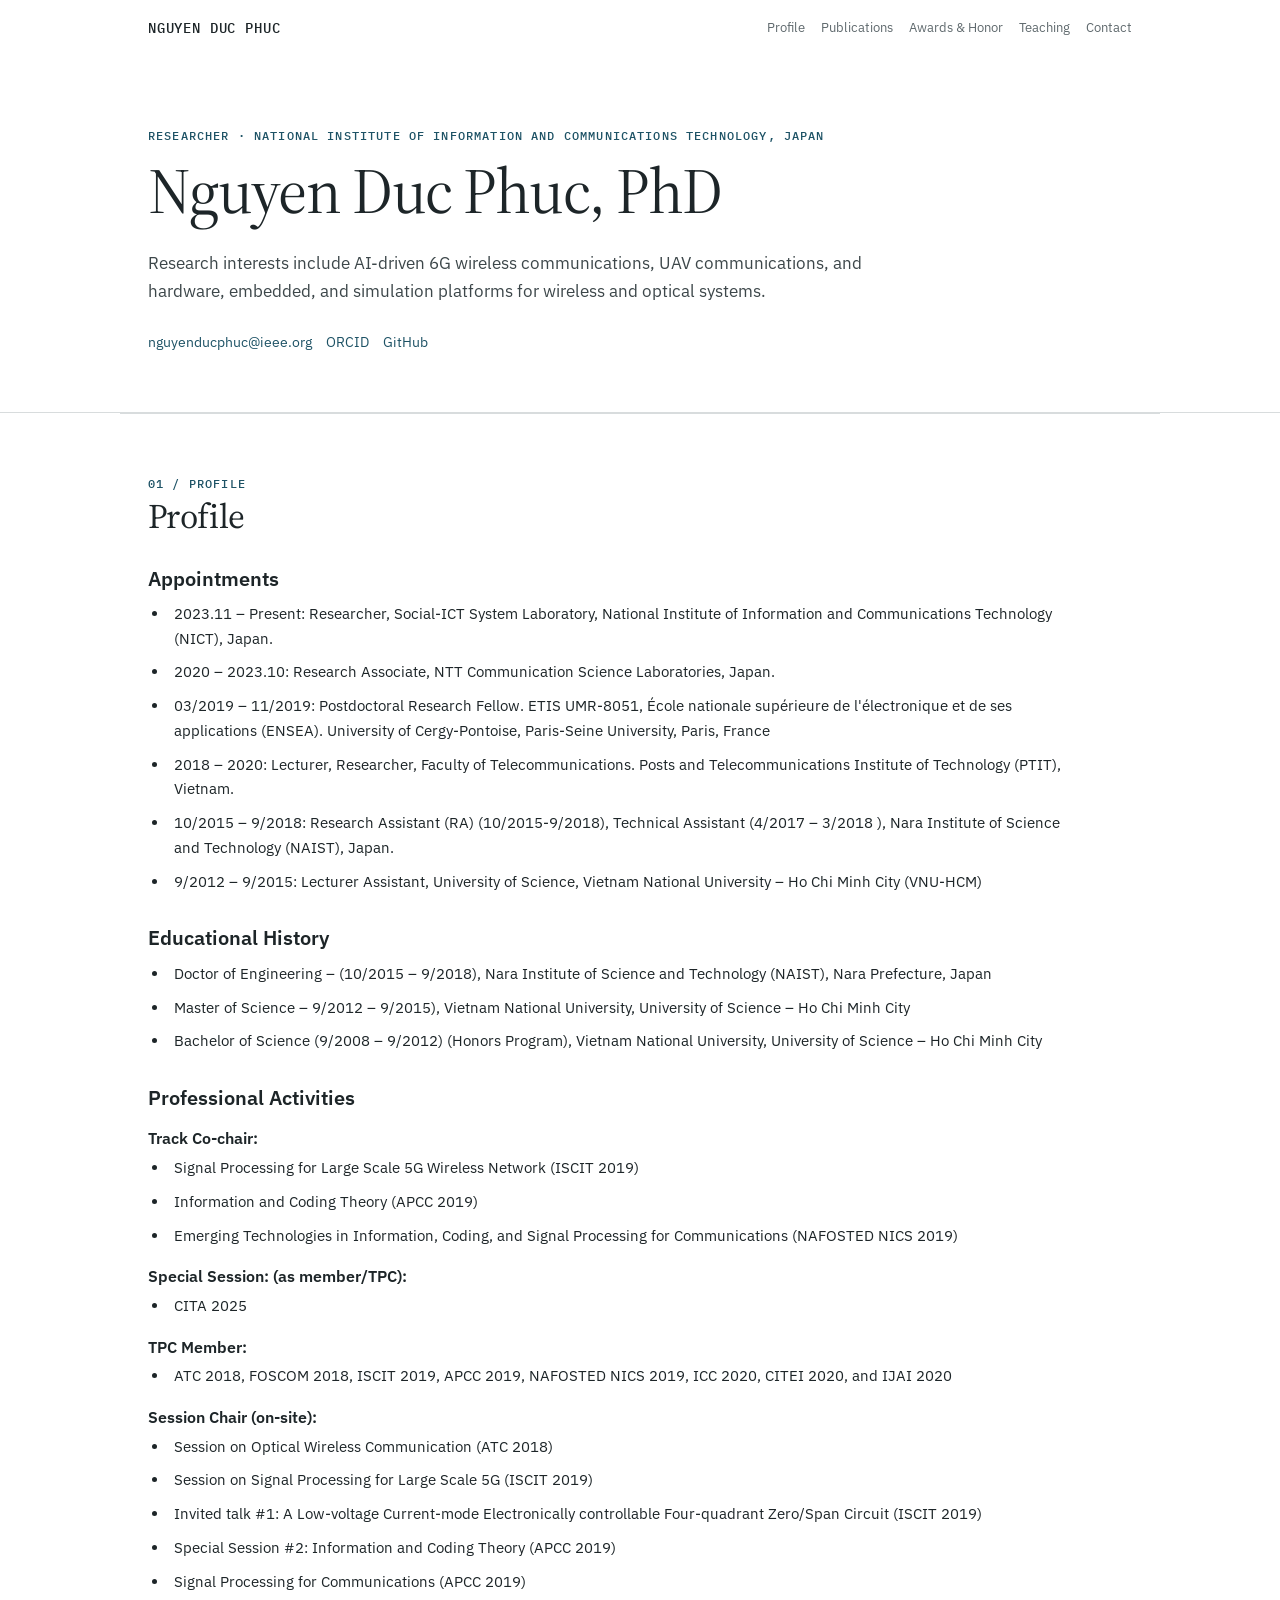
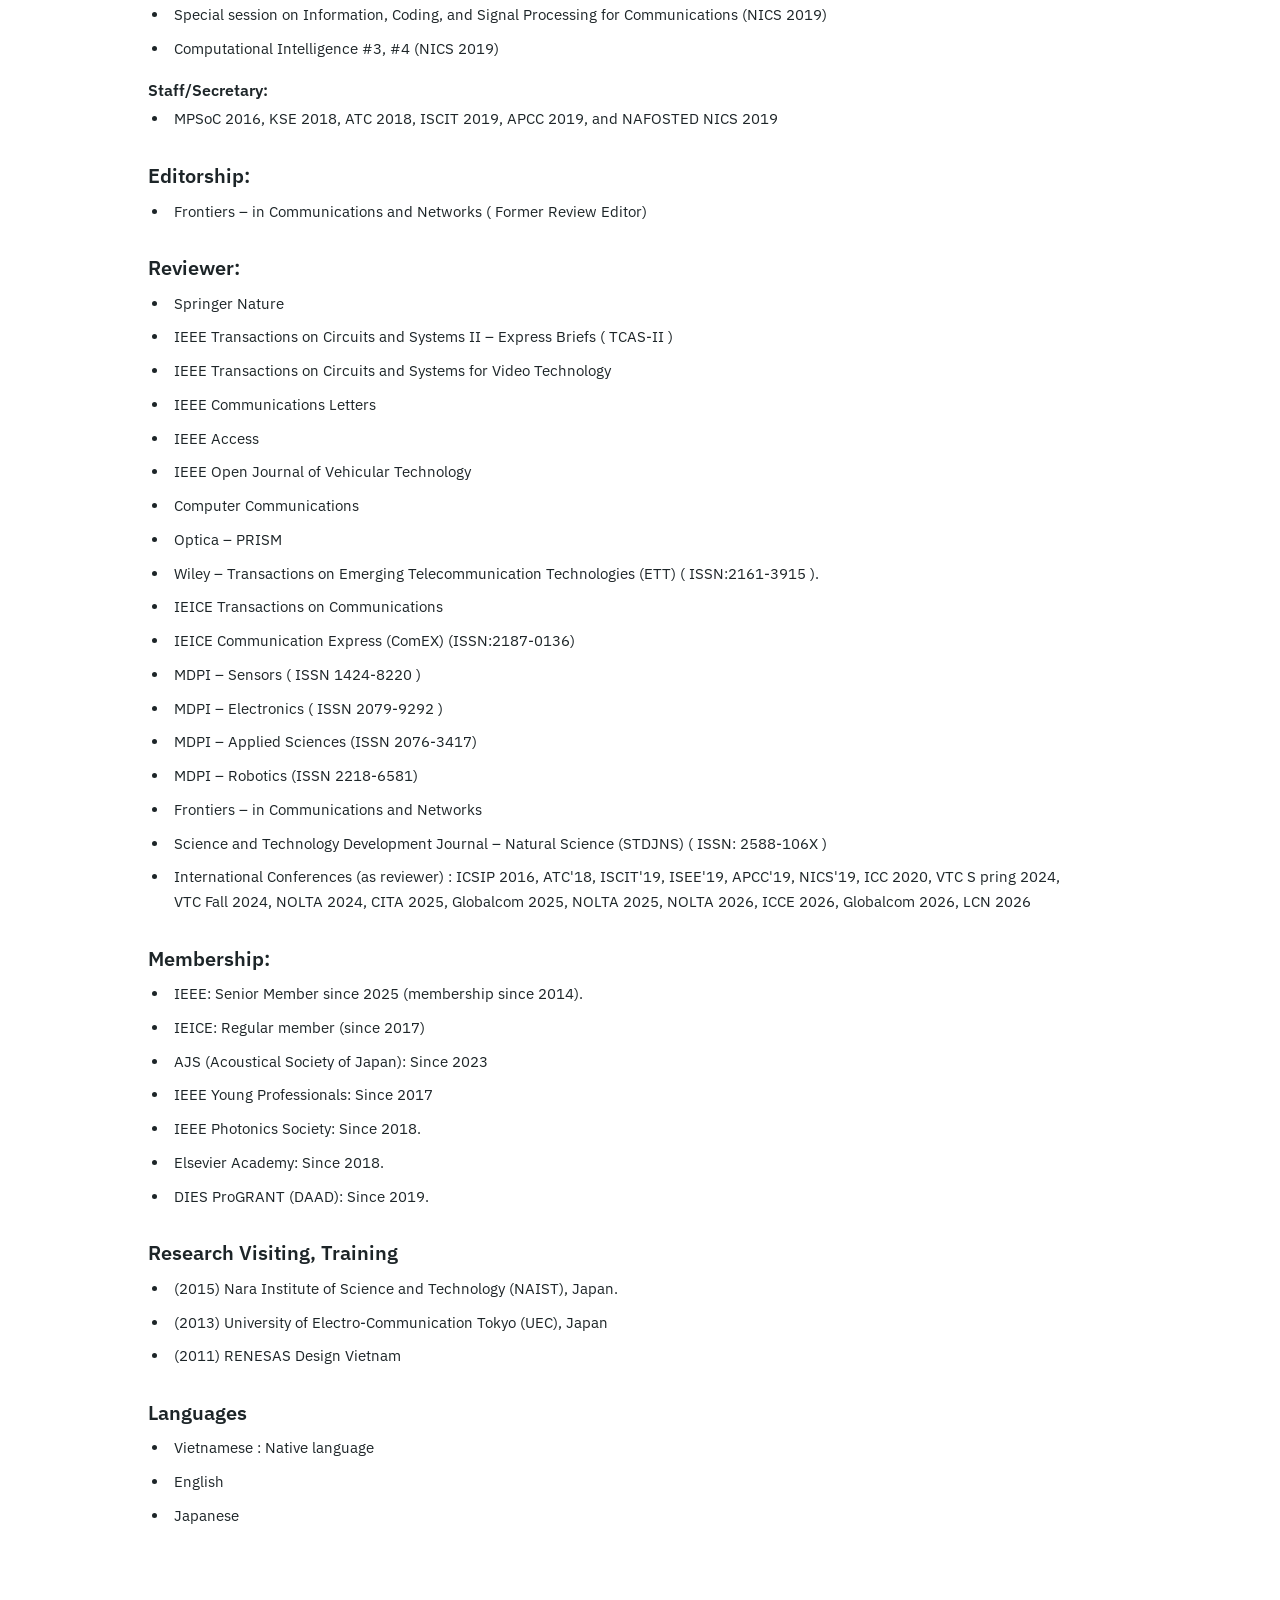
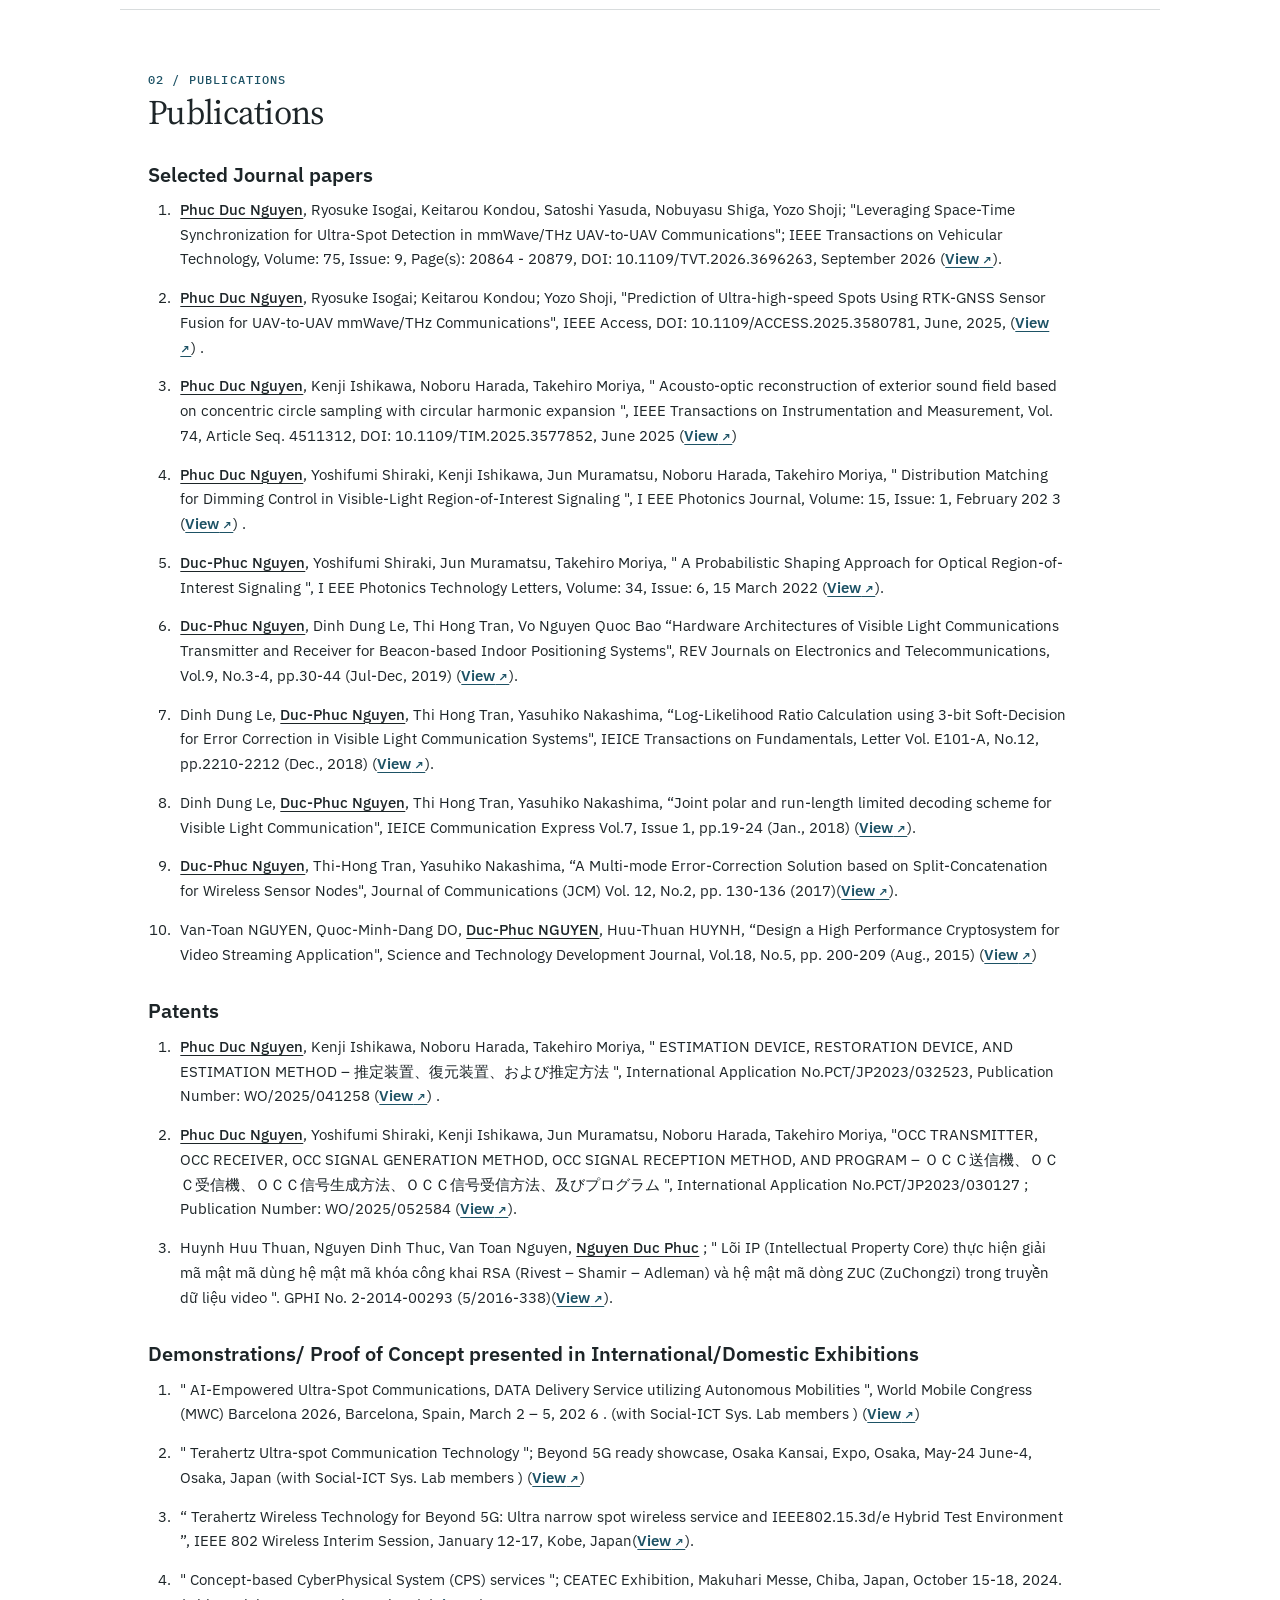
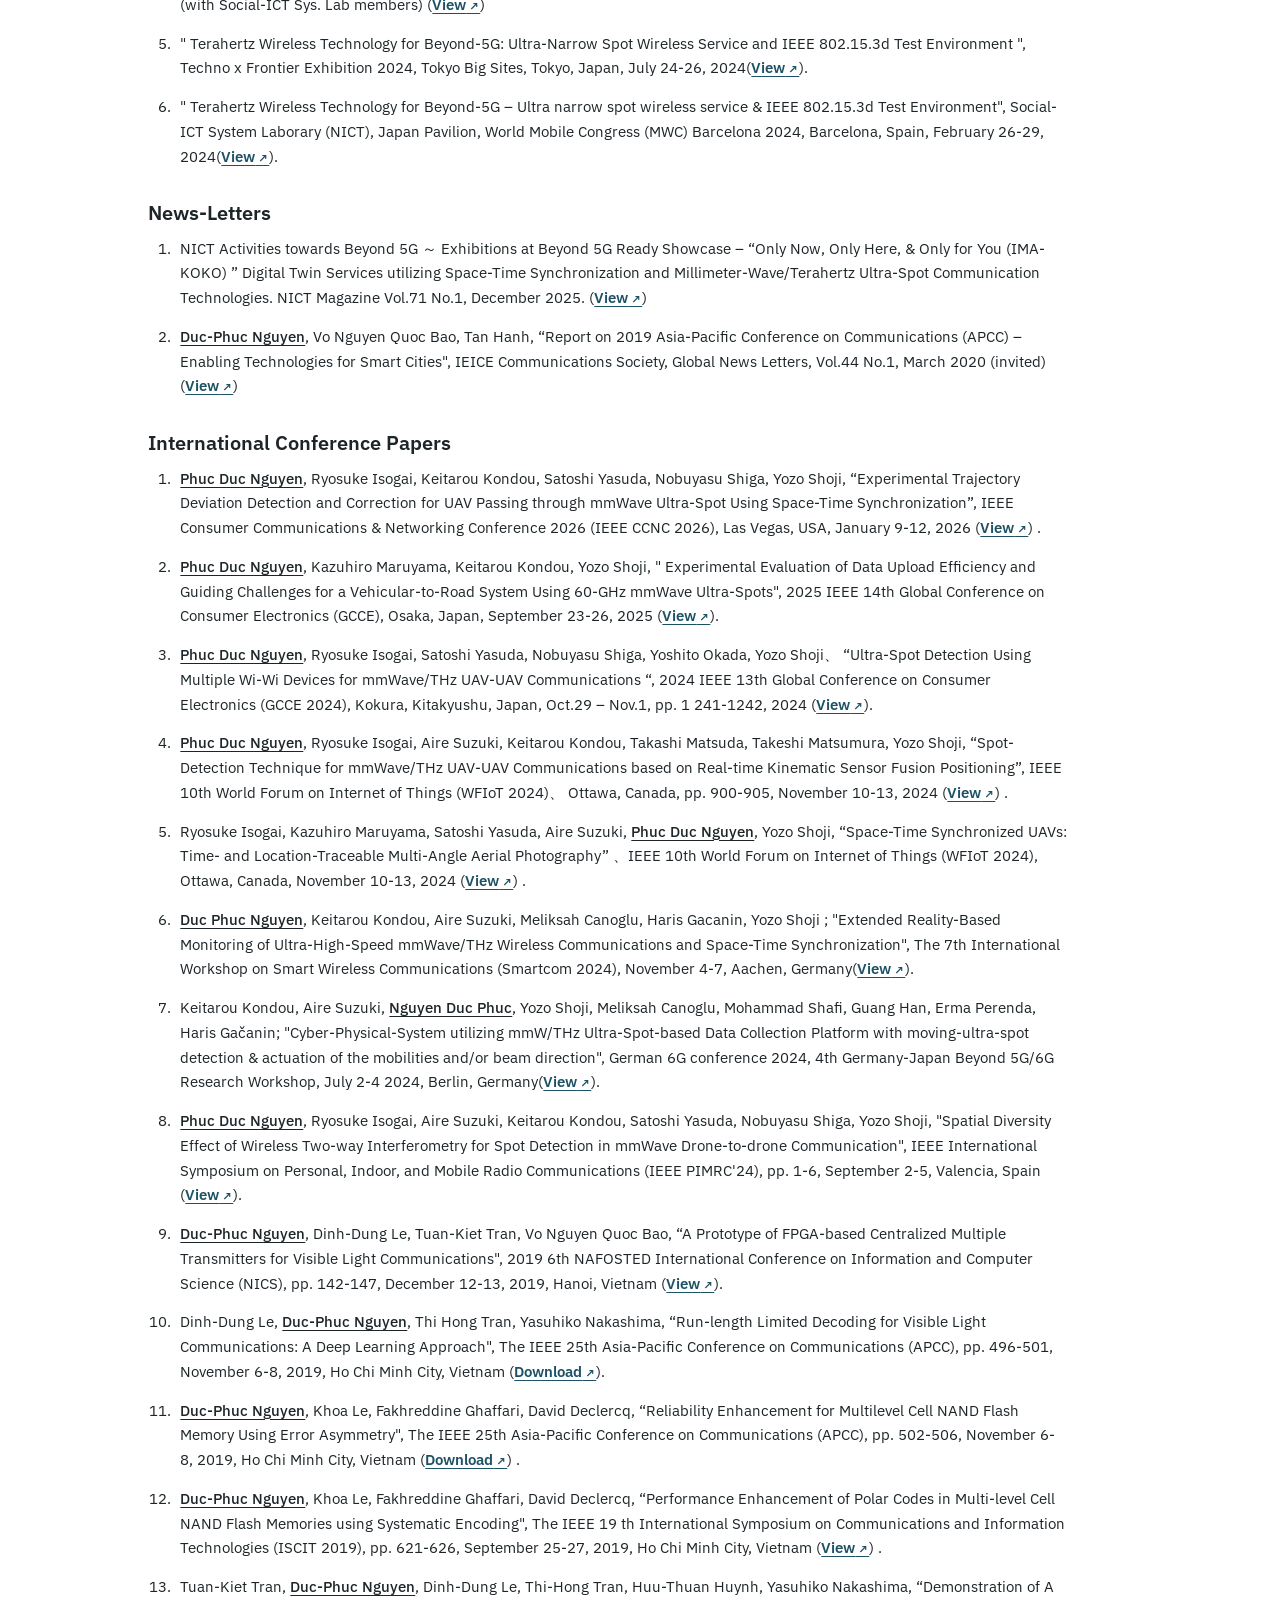
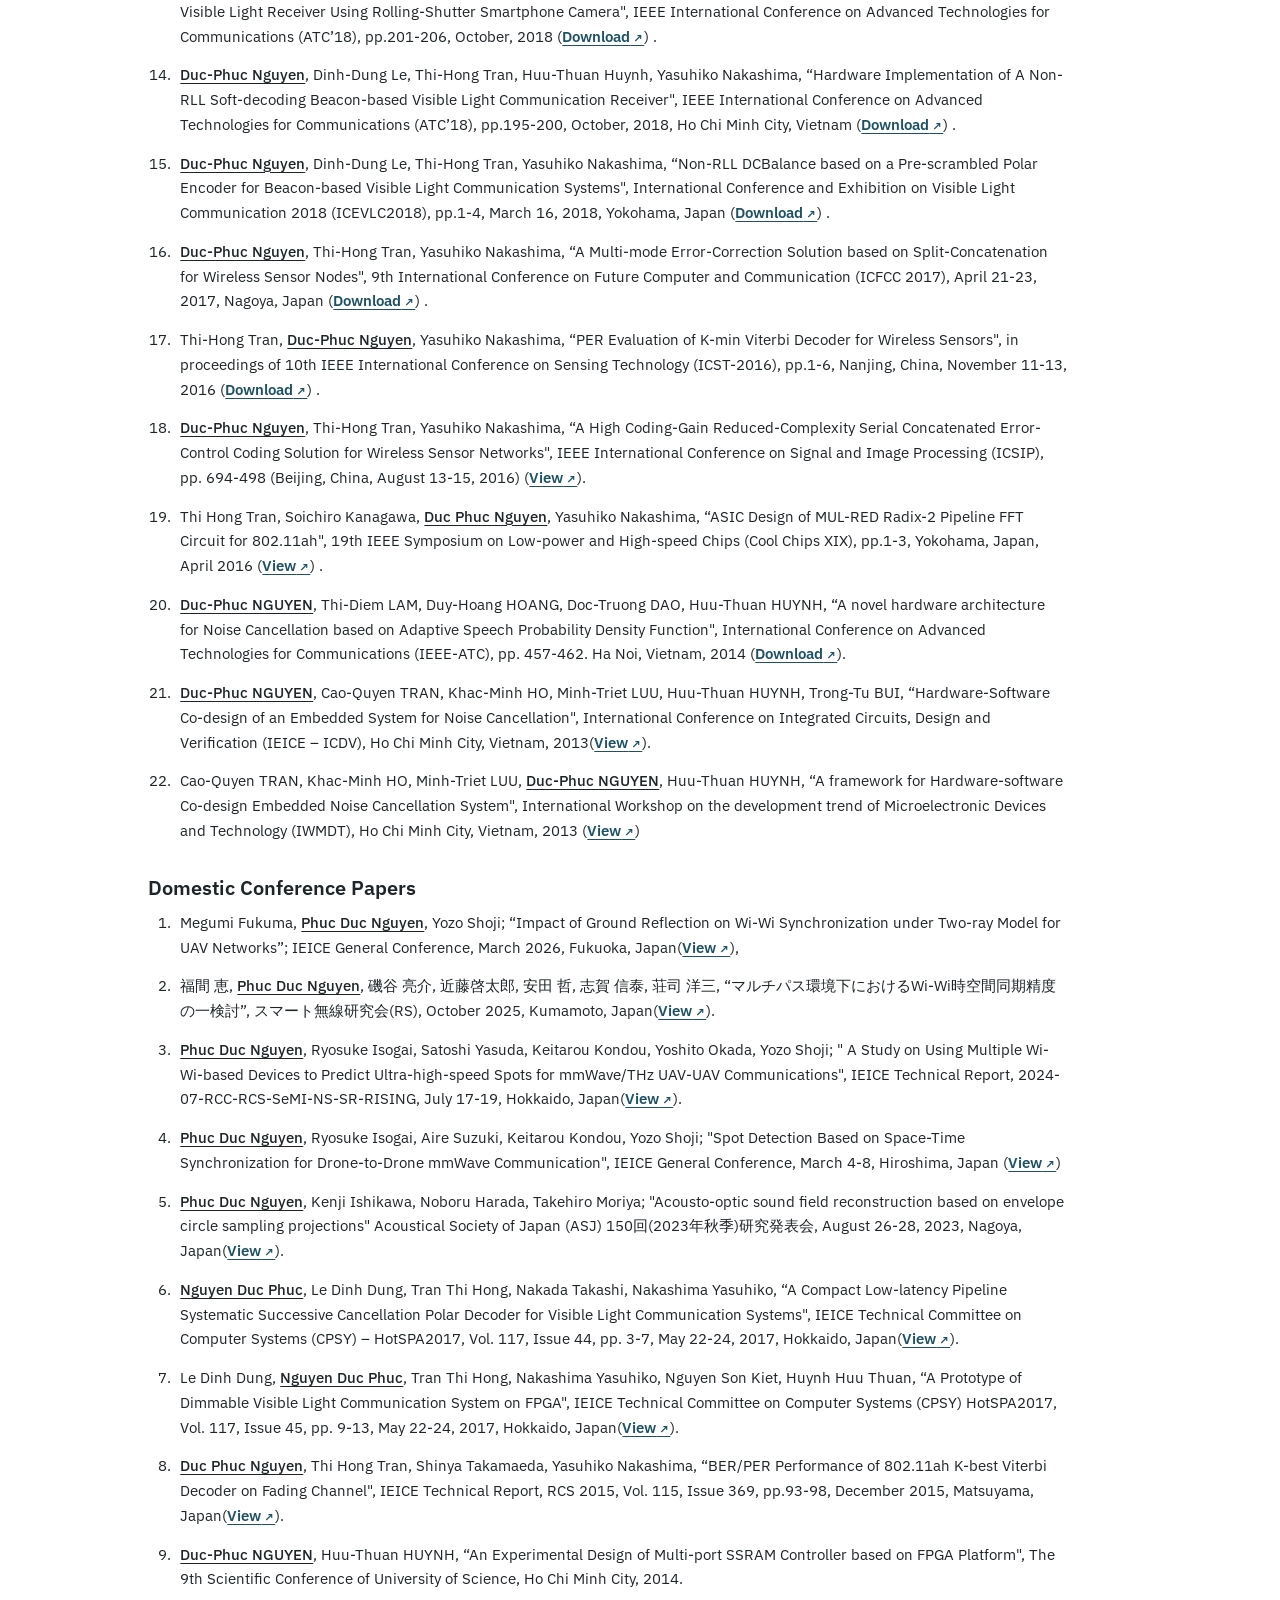
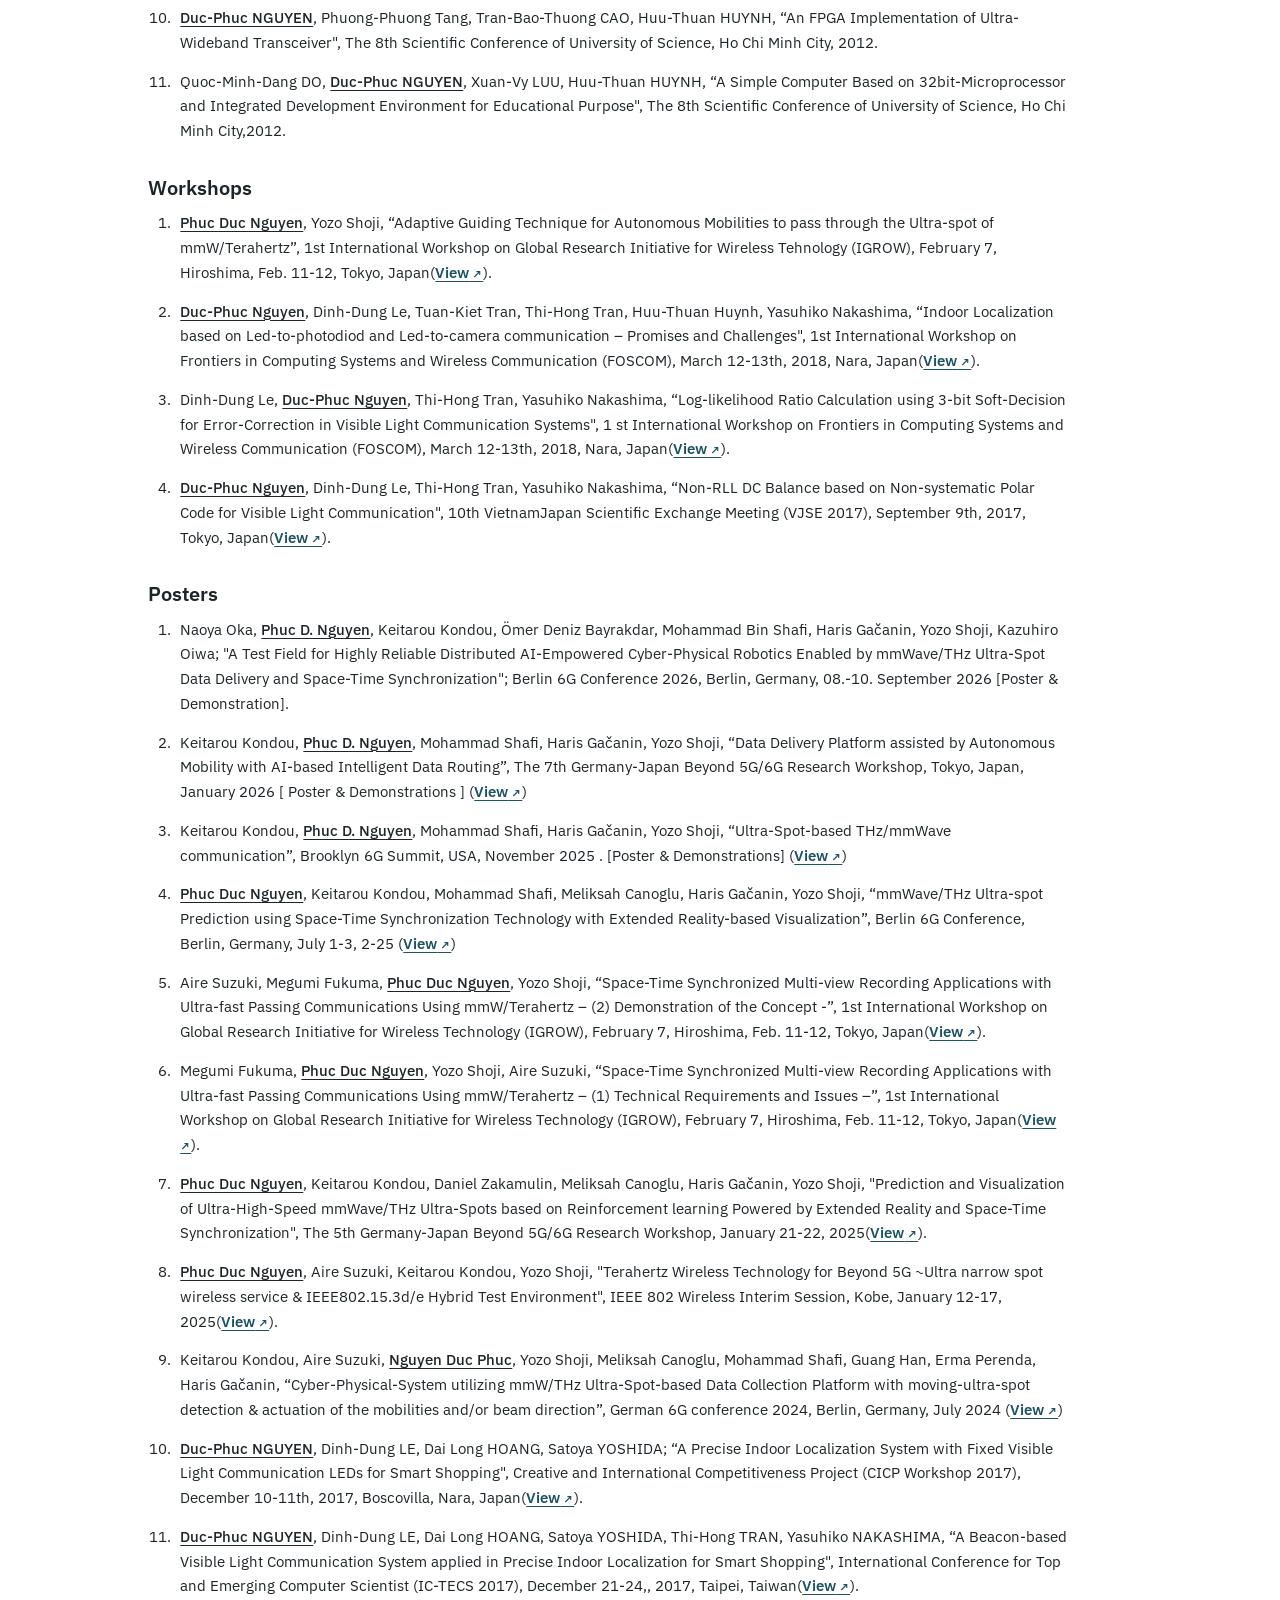
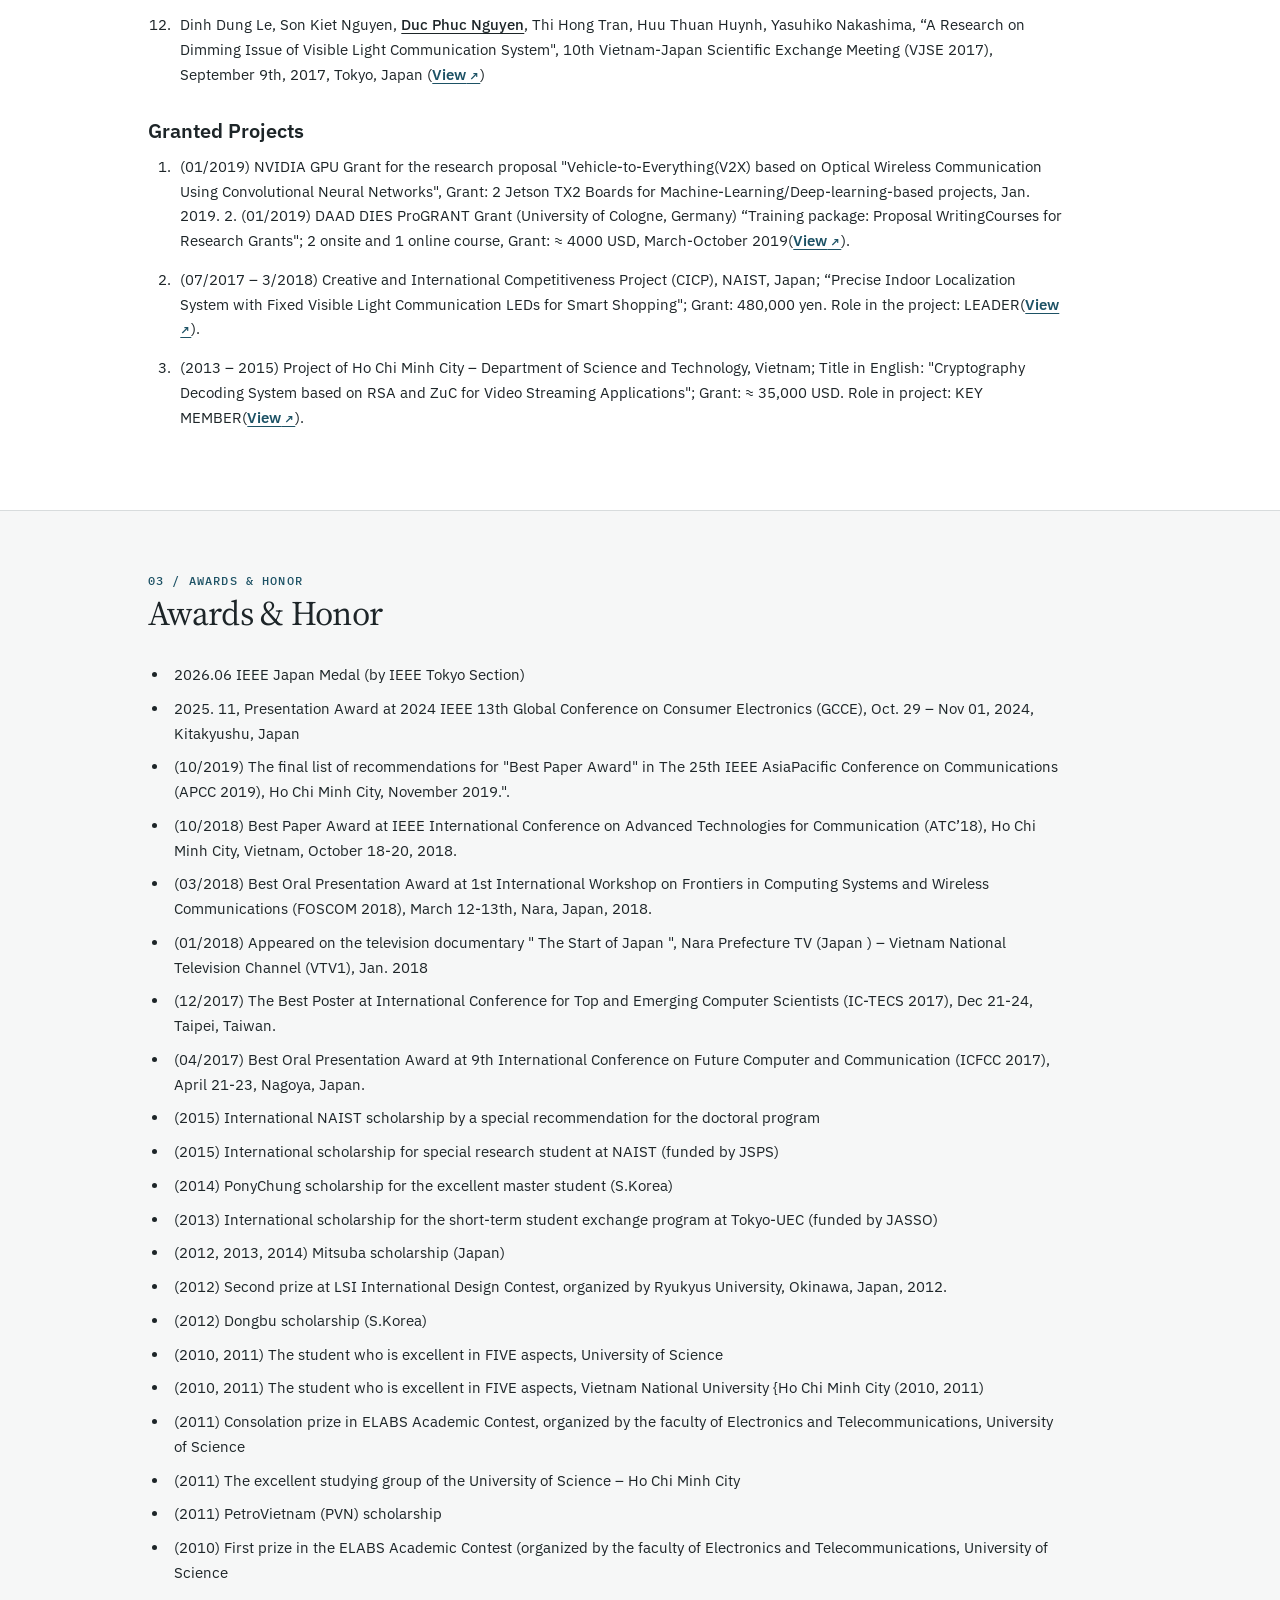
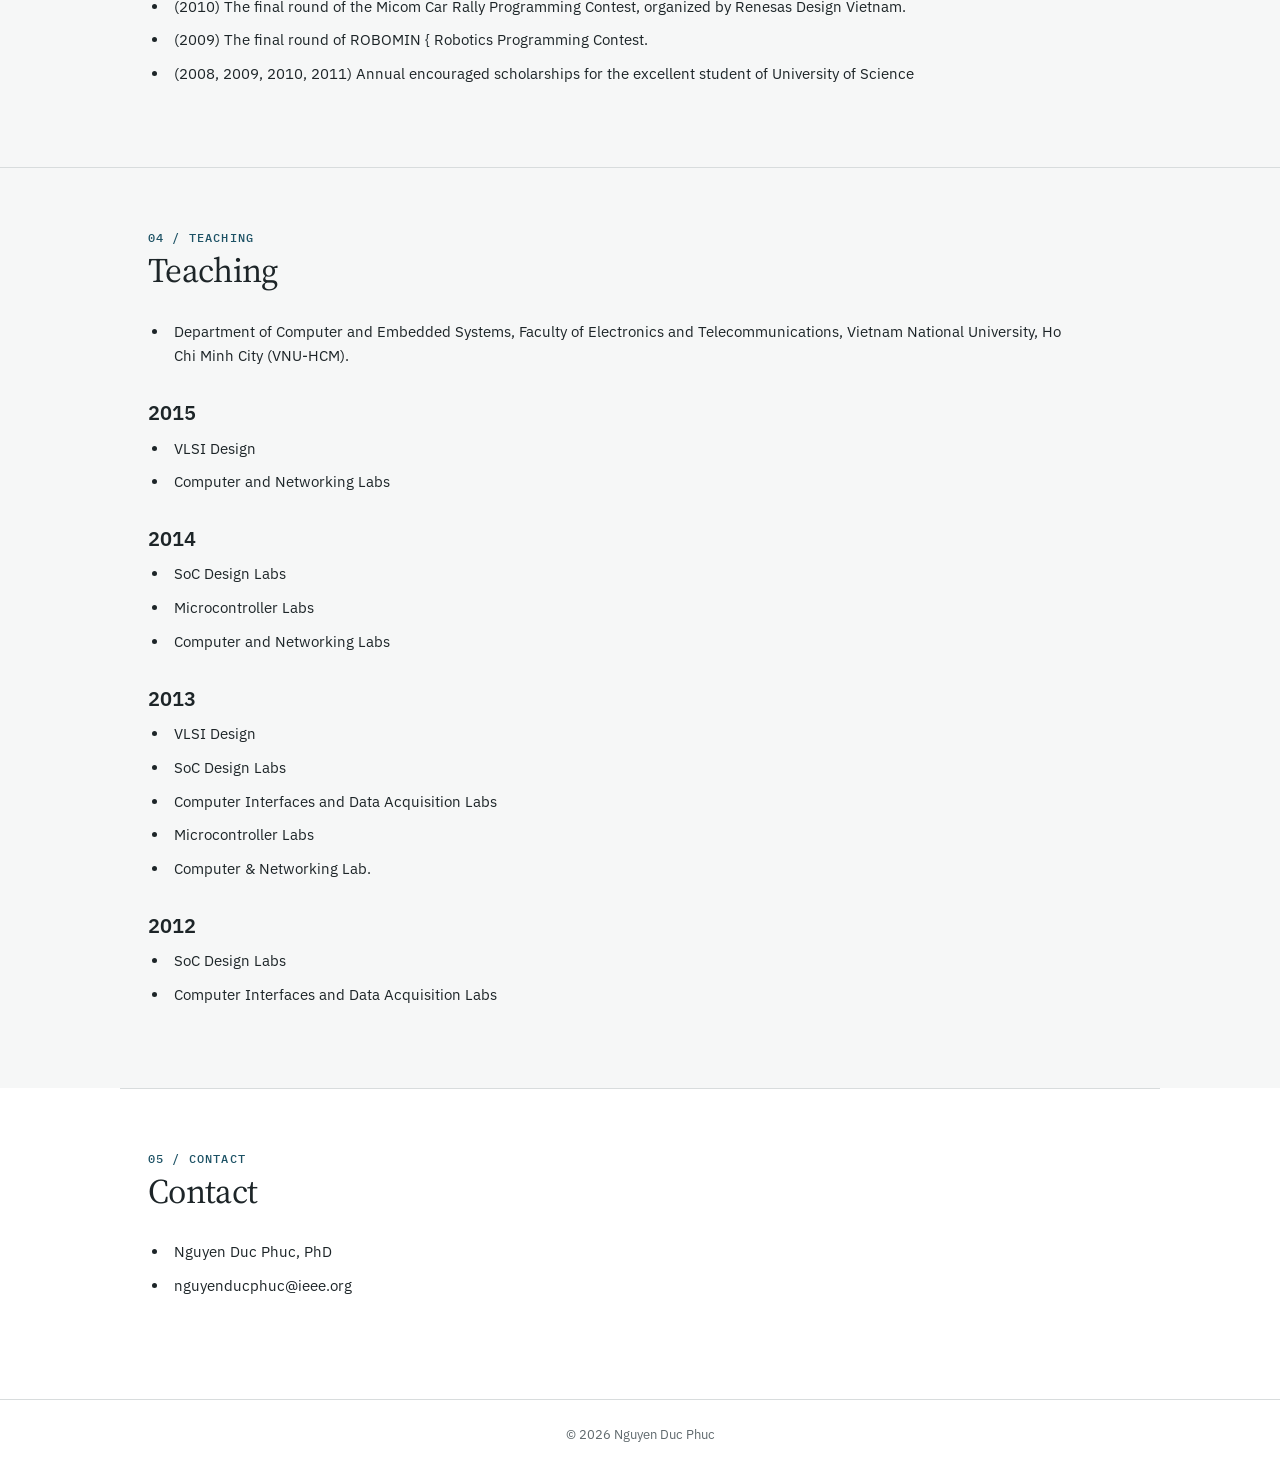
==== commit fb105efa: "Add Berlin 6G Conference 2026 poster" ====
--- a/index.html
+++ b/index.html
@@ -31,7 +31,7 @@
       <section id="publications">
         <p class="section-label">02 / Publications</p>
         <h2>Publications</h2>
-        <div class="archive-copy"><h3>Selected Journal papers</h3><ol class="archive-list"><li><span class="author-mark">Phuc Duc Nguyen</span>, Ryosuke Isogai, Keitarou Kondou, Satoshi Yasuda, Nobuyasu Shiga, Yozo Shoji; "Leveraging Space-Time Synchronization for Ultra-Spot Detection in mmWave/THz UAV-to-UAV Communications"; IEEE Transactions on Vehicular Technology, Volume: 75, Issue: 9, Page(s): 20864 - 20879, DOI: 10.1109/TVT.2026.3696263, September 2026 (<a class="resource-link" href="https://ieeexplore.ieee.org/abstract/document/11534402" target="_blank" rel="noreferrer" title="Open publication resource">View</a>).</li><li><span class="author-mark">Phuc Duc Nguyen</span>, Ryosuke Isogai; Keitarou Kondou; Yozo Shoji, "Prediction of Ultra-high-speed Spots Using RTK-GNSS Sensor Fusion for UAV-to-UAV mmWave/THz Communications", IEEE Access, DOI: 10.1109/ACCESS.2025.3580781, June, 2025, (<a class="resource-link" href="https://ieeexplore.ieee.org/document/11039836" target="_blank" rel="noreferrer" title="Open publication resource">View</a>) .</li><li><span class="author-mark">Phuc Duc Nguyen</span>, Kenji Ishikawa, Noboru Harada, Takehiro Moriya, " Acousto-optic reconstruction of exterior sound field based on concentric circle sampling with circular harmonic expansion ", IEEE Transactions on Instrumentation and Measurement, Vol. 74, Article Seq. 4511312, DOI: 10.1109/TIM.2025.3577852, June 2025 (<a class="resource-link" href="https://ieeexplore.ieee.org/document/11028067" target="_blank" rel="noreferrer" title="Open publication resource">View</a>)</li><li><span class="author-mark">Phuc Duc Nguyen</span>, Yoshifumi Shiraki, Kenji Ishikawa, Jun Muramatsu, Noboru Harada, Takehiro Moriya, " Distribution Matching for Dimming Control in Visible-Light Region-of-Interest Signaling ", I EEE Photonics Journal, Volume: 15, Issue: 1, February 202 3 (<a class="resource-link" href="https://ieeexplore.ieee.org/document/10017169" target="_blank" rel="noreferrer" title="Open publication resource">View</a>) .</li><li><span class="author-mark">Duc-Phuc Nguyen</span>, Yoshifumi Shiraki, Jun Muramatsu, Takehiro Moriya, " A Probabilistic Shaping Approach for Optical Region-of-Interest Signaling ", I EEE Photonics Technology Letters, Volume: 34, Issue: 6, 15 March 2022 (<a class="resource-link" href="https://arxiv.org/pdf/2209.00799.pdf" target="_blank" rel="noreferrer" title="Open publication resource">View</a>).</li><li><span class="author-mark">Duc-Phuc Nguyen</span>, Dinh Dung Le, Thi Hong Tran, Vo Nguyen Quoc Bao “Hardware Architectures of Visible Light Communications Transmitter and Receiver for Beacon-based Indoor Positioning Systems", REV Journals on Electronics and Telecommunications, Vol.9, No.3-4, pp.30-44 (Jul-Dec, 2019) (<a class="resource-link" href="https://rev-jec.org/index.php/rev-jec/article/download/234/191" target="_blank" rel="noreferrer" title="Open publication resource">View</a>).</li><li>Dinh Dung Le, <span class="author-mark">Duc-Phuc Nguyen</span>, Thi Hong Tran, Yasuhiko Nakashima, “Log-Likelihood Ratio Calculation using 3-bit Soft-Decision for Error Correction in Visible Light Communication Systems", IEICE Transactions on Fundamentals, Letter Vol. E101-A, No.12, pp.2210-2212 (Dec., 2018) (<a class="resource-link" href="https://www.researchgate.net/profile/Duc_Phuc_Nguyen/publication/329350438_Log-Likelihood_Ratio_Calculation_Using_3-Bit_Soft-Decision_for_Error_Correction_in_Visible_Light_Communication_Systems/links/5c90a6bd45851564fae6e2e8/Log-Likelihood-Ratio-Calculation-Using-3-Bit-Soft-Decision-for-Error-Correction-in-Visible-Light-Communication-Systems.pdf" target="_blank" rel="noreferrer" title="Open publication resource">View</a>).</li><li>Dinh Dung Le, <span class="author-mark">Duc-Phuc Nguyen</span>, Thi Hong Tran, Yasuhiko Nakashima, “Joint polar and run-length limited decoding scheme for Visible Light Communication", IEICE Communication Express Vol.7, Issue 1, pp.19-24 (Jan., 2018) (<a class="resource-link" href="https://www.jstage.jst.go.jp/article/comex/7/1/7_2017XBL0138/_pdf" target="_blank" rel="noreferrer" title="Open publication resource">View</a>).</li><li><span class="author-mark">Duc-Phuc Nguyen</span>, Thi-Hong Tran, Yasuhiko Nakashima, “A Multi-mode Error-Correction Solution based on Split-Concatenation for Wireless Sensor Nodes", Journal of Communications (JCM) Vol. 12, No.2, pp. 130-136 (2017)(<a class="resource-link" href="https://doi.org/10.12720/jcm.12.2.130-136" target="_blank" rel="noreferrer" title="Open publication resource">View</a>).</li><li>Van-Toan NGUYEN, Quoc-Minh-Dang DO, <span class="author-mark">Duc-Phuc NGUYEN</span>, Huu-Thuan HUYNH, “Design a High Performance Cryptosystem for Video Streaming Application", Science and Technology Development Journal, Vol.18, No.5, pp. 200-209 (Aug., 2015) (<a class="resource-link" href="https://doi.org/10.32508/stdj.v18i3.836" target="_blank" rel="noreferrer" title="Open publication resource">View</a>)</li></ol><h3>Patents</h3><ol class="archive-list"><li><span class="author-mark">Phuc Duc Nguyen</span>, Kenji Ishikawa, Noboru Harada, Takehiro Moriya, " ESTIMATION DEVICE, RESTORATION DEVICE, AND ESTIMATION METHOD – 推定装置、復元装置、および推定方法 ", International Application No.PCT/JP2023/032523, Publication Number: WO/2025/041258 (<a class="resource-link" href="https://patentscope2.wipo.int/search/en/detail.jsf?docId=WO2025052584" target="_blank" rel="noreferrer" title="Open publication resource">View</a>) .</li><li><span class="author-mark">Phuc Duc Nguyen</span>, Yoshifumi Shiraki, Kenji Ishikawa, Jun Muramatsu, Noboru Harada, Takehiro Moriya, "OCC TRANSMITTER, OCC RECEIVER, OCC SIGNAL GENERATION METHOD, OCC SIGNAL RECEPTION METHOD, AND PROGRAM – ＯＣＣ送信機、ＯＣＣ受信機、ＯＣＣ信号生成方法、ＯＣＣ信号受信方法、及びプログラム ", International Application No.PCT/JP2023/030127 ; Publication Number: WO/2025/052584 (<a class="resource-link" href="https://patentscope2.wipo.int/search/en/WO2025041258" target="_blank" rel="noreferrer" title="Open publication resource">View</a>).</li><li>Huynh Huu Thuan, Nguyen Dinh Thuc, Van Toan Nguyen, <span class="author-mark">Nguyen Duc Phuc</span> ; " Lõi IP (Intellectual Property Core) thực hiện giải mã mật mã dùng hệ mật mã khóa công khai RSA (Rivest – Shamir – Adleman) và hệ mật mã dòng ZUC (ZuChongzi) trong truyền dữ liệu video ". GPHI No. 2-2014-00293 (5/2016-338)(<a class="resource-link" href="https://thongke.cesti.gov.vn/images/BCPTXHCN/2025_Ky02/2025-BCTC-Xu-huong-cong-nghe-an-ninh-mang.pdf" target="_blank" rel="noreferrer" title="Open publication resource">View</a>).</li></ol><h3>Demonstrations/ Proof of Concept presented in International/Domestic Exhibitions</h3><ol class="archive-list"><li>" AI-Empowered Ultra-Spot Communications, DATA Delivery Service utilizing Autonomous Mobilities ", World Mobile Congress (MWC) Barcelona 2026, Barcelona, Spain, March 2 – 5, 202 6 . (with Social-ICT Sys. Lab members ) (<a class="resource-link" href="https://www2.nict.go.jp/global2/mwcb26/" target="_blank" rel="noreferrer" title="Open publication resource">View</a>)</li><li>" Terahertz Ultra-spot Communication Technology "; Beyond 5G ready showcase, Osaka Kansai, Expo, Osaka, May-24 June-4, Osaka, Japan (with Social-ICT Sys. Lab members ) (<a class="resource-link" href="https://www.nict.go.jp/publication/shuppan/kihou-journal/houkoku71-1r_HTML/2025O-02-01.pdf" target="_blank" rel="noreferrer" title="Open publication resource">View</a>)</li><li>“ Terahertz Wireless Technology for Beyond 5G: Ultra narrow spot wireless service and IEEE802.15.3d/e Hybrid Test Environment ”, IEEE 802 Wireless Interim Session, January 12-17, Kobe, Japan(<a class="resource-link" href="https://mentor.ieee.org/802.15/documents" target="_blank" rel="noreferrer" title="Open publication resource">View</a>).</li><li>" Concept-based CyberPhysical System (CPS) services "; CEATEC Exhibition, Makuhari Messe, Chiba, Japan, October 15-18, 2024. (with Social-ICT Sys. Lab members) (<a class="resource-link" href="https://www.ceatec.com/" target="_blank" rel="noreferrer" title="Open publication resource">View</a>)</li><li>" Terahertz Wireless Technology for Beyond-5G: Ultra-Narrow Spot Wireless Service and IEEE 802.15.3d Test Environment ", Techno x Frontier Exhibition 2024, Tokyo Big Sites, Tokyo, Japan, July 24-26, 2024(<a class="resource-link" href="https://www.nict.go.jp/publication/shuppan/kihou-journal/houkoku71-1r_HTML/2025O-02-01.pdf" target="_blank" rel="noreferrer" title="Open publication resource">View</a>).</li><li>" Terahertz Wireless Technology for Beyond-5G – Ultra narrow spot wireless service &amp; IEEE 802.15.3d Test Environment", Social-ICT System Laborary (NICT), Japan Pavilion, World Mobile Congress (MWC) Barcelona 2024, Barcelona, Spain, February 26-29, 2024(<a class="resource-link" href="https://www.nict.go.jp/en/press/2024/02/20-1.html" target="_blank" rel="noreferrer" title="Open publication resource">View</a>).</li></ol><h3>News-Letters</h3><ol class="archive-list"><li>NICT Activities towards Beyond 5G ～ Exhibitions at Beyond 5G Ready Showcase – “Only Now, Only Here, &amp; Only for You (IMA-KOKO) ” Digital Twin Services utilizing Space-Time Synchronization and Millimeter-Wave/Terahertz Ultra-Spot Communication Technologies. NICT Magazine Vol.71 No.1, December 2025. (<a class="resource-link" href="https://www.nict.go.jp/publication/shuppan/kihou-journal/houkoku71-1r_HTML/2025O-02-01.pdf" target="_blank" rel="noreferrer" title="Open publication resource">View</a>)</li><li><span class="author-mark">Duc-Phuc Nguyen</span>, Vo Nguyen Quoc Bao, Tan Hanh, “Report on 2019 Asia-Pacific Conference on Communications (APCC) – Enabling Technologies for Smart Cities", IEICE Communications Society, Global News Letters, Vol.44 No.1, March 2020 (invited) (<a class="resource-link" href="https://www.ieice.org/cs/gnl/gnl_vol44-1.pdf" target="_blank" rel="noreferrer" title="Open publication resource">View</a>)</li></ol><h3>International Conference Papers</h3><ol class="archive-list"><li><span class="author-mark">Phuc Duc Nguyen</span>, Ryosuke Isogai, Keitarou Kondou, Satoshi Yasuda, Nobuyasu Shiga, Yozo Shoji, “Experimental Trajectory Deviation Detection and Correction for UAV Passing through mmWave Ultra-Spot Using Space-Time Synchronization”, IEEE Consumer Communications &amp; Networking Conference 2026 (IEEE CCNC 2026), Las Vegas, USA, January 9-12, 2026 (<a class="resource-link" href="https://ieeexplore.ieee.org/document/11366453" target="_blank" rel="noreferrer" title="Open publication resource">View</a>) .</li><li><span class="author-mark">Phuc Duc Nguyen</span>, Kazuhiro Maruyama, Keitarou Kondou, Yozo Shoji, " Experimental Evaluation of Data Upload Efficiency and Guiding Challenges for a Vehicular-to-Road System Using 60-GHz mmWave Ultra-Spots", 2025 IEEE 14th Global Conference on Consumer Electronics (GCCE), Osaka, Japan, September 23-26, 2025 (<a class="resource-link" href="https://ieeexplore.ieee.org/document/11274605" target="_blank" rel="noreferrer" title="Open publication resource">View</a>).</li><li><span class="author-mark">Phuc Duc Nguyen</span>, Ryosuke Isogai, Satoshi Yasuda, Nobuyasu Shiga, Yoshito Okada, Yozo Shoji、 “Ultra-Spot Detection Using Multiple Wi-Wi Devices for mmWave/THz UAV-UAV Communications “, 2024 IEEE 13th Global Conference on Consumer Electronics (GCCE 2024), Kokura, Kitakyushu, Japan, Oct.29 – Nov.1, pp. 1 241-1242, 2024 (<a class="resource-link" href="https://ieeexplore.ieee.org/document/10760607" target="_blank" rel="noreferrer" title="Open publication resource">View</a>).</li><li><span class="author-mark">Phuc Duc Nguyen</span>, Ryosuke Isogai, Aire Suzuki, Keitarou Kondou, Takashi Matsuda, Takeshi Matsumura, Yozo Shoji, “Spot-Detection Technique for mmWave/THz UAV-UAV Communications based on Real-time Kinematic Sensor Fusion Positioning”, IEEE 10th World Forum on Internet of Things (WFIoT 2024)、 Ottawa, Canada, pp. 900-905, November 10-13, 2024 (<a class="resource-link" href="https://ieeexplore.ieee.org/document/10811315" target="_blank" rel="noreferrer" title="Open publication resource">View</a>) .</li><li>Ryosuke Isogai, Kazuhiro Maruyama, Satoshi Yasuda, Aire Suzuki, <span class="author-mark">Phuc Duc Nguyen</span>, Yozo Shoji, “Space-Time Synchronized UAVs: Time- and Location-Traceable Multi-Angle Aerial Photography” 、IEEE 10th World Forum on Internet of Things (WFIoT 2024), Ottawa, Canada, November 10-13, 2024 (<a class="resource-link" href="https://ieeexplore.ieee.org/document/10811250" target="_blank" rel="noreferrer" title="Open publication resource">View</a>) .</li><li><span class="author-mark">Duc Phuc Nguyen</span>, Keitarou Kondou, Aire Suzuki, Meliksah Canoglu, Haris Gacanin, Yozo Shoji ; "Extended Reality-Based Monitoring of Ultra-High-Speed mmWave/THz Wireless Communications and Space-Time Synchronization", The 7th International Workshop on Smart Wireless Communications (Smartcom 2024), November 4-7, Aachen, Germany(<a class="resource-link" href="https://ken.ieice.org/ken/paper/202411041cGd/" target="_blank" rel="noreferrer" title="Open publication resource">View</a>).</li><li>Keitarou Kondou, Aire Suzuki, <span class="author-mark">Nguyen Duc Phuc</span>, Yozo Shoji, Meliksah Canoglu, Mohammad Shafi, Guang Han, Erma Perenda, Haris Gačanin; "Cyber-Physical-System utilizing mmW/THz Ultra-Spot-based Data Collection Platform with moving-ultra-spot detection &amp; actuation of the mobilities and/or beam direction", German 6G conference 2024, 4th Germany-Japan Beyond 5G/6G Research Workshop, July 2-4 2024, Berlin, Germany(<a class="resource-link" href="https://www.dsp.rwth-aachen.de/cms/dsp/der-lehrstuhl/aktuelle-meldungen/~bqqsqr/nict-praesentiert-gemeinsame-forschung-m/?lidx=1" target="_blank" rel="noreferrer" title="Open publication resource">View</a>).</li><li><span class="author-mark">Phuc Duc Nguyen</span>, Ryosuke Isogai, Aire Suzuki, Keitarou Kondou, Satoshi Yasuda, Nobuyasu Shiga, Yozo Shoji, "Spatial Diversity Effect of Wireless Two-way Interferometry for Spot Detection in mmWave Drone-to-drone Communication", IEEE International Symposium on Personal, Indoor, and Mobile Radio Communications (IEEE PIMRC'24), pp. 1-6, September 2-5, Valencia, Spain (<a class="resource-link" href="https://ieeexplore.ieee.org/document/10817412" target="_blank" rel="noreferrer" title="Open publication resource">View</a>).</li><li><span class="author-mark">Duc-Phuc Nguyen</span>, Dinh-Dung Le, Tuan-Kiet Tran, Vo Nguyen Quoc Bao, “A Prototype of FPGA-based Centralized Multiple Transmitters for Visible Light Communications", 2019 6th NAFOSTED International Conference on Information and Computer Science (NICS), pp. 142-147, December 12-13, 2019, Hanoi, Vietnam (<a class="resource-link" href="https://doi.org/10.1109/nics48868.2019.9023844" target="_blank" rel="noreferrer" title="Open publication resource">View</a>).</li><li>Dinh-Dung Le, <span class="author-mark">Duc-Phuc Nguyen</span>, Thi Hong Tran, Yasuhiko Nakashima, “Run-length Limited Decoding for Visible Light Communications: A Deep Learning Approach", The IEEE 25th Asia-Pacific Conference on Communications (APCC), pp. 496-501, November 6-8, 2019, Ho Chi Minh City, Vietnam (<a class="resource-link" href="https://ieeexplore.ieee.org/abstract/document/8905168" target="_blank" rel="noreferrer" title="Open publication resource">Download</a>).</li><li><span class="author-mark">Duc-Phuc Nguyen</span>, Khoa Le, Fakhreddine Ghaffari, David Declercq, “Reliability Enhancement for Multilevel Cell NAND Flash Memory Using Error Asymmetry", The IEEE 25th Asia-Pacific Conference on Communications (APCC), pp. 502-506, November 6-8, 2019, Ho Chi Minh City, Vietnam (<a class="resource-link" href="https://www.researchgate.net/publication/339819613_Reliability_Enhancement_for_Multi-level_Cell_NAND_Flash_Memory_Using_Error_Asymmetry" target="_blank" rel="noreferrer" title="Open publication resource">Download</a>) .</li><li><span class="author-mark">Duc-Phuc Nguyen</span>, Khoa Le, Fakhreddine Ghaffari, David Declercq, “Performance Enhancement of Polar Codes in Multi-level Cell NAND Flash Memories using Systematic Encoding", The IEEE 19 th International Symposium on Communications and Information Technologies (ISCIT 2019), pp. 621-626, September 25-27, 2019, Ho Chi Minh City, Vietnam (<a class="resource-link" href="https://arxiv.org/pdf/1805.00359" target="_blank" rel="noreferrer" title="Open publication resource">View</a>) .</li><li>Tuan-Kiet Tran, <span class="author-mark">Duc-Phuc Nguyen</span>, Dinh-Dung Le, Thi-Hong Tran, Huu-Thuan Huynh, Yasuhiko Nakashima, “Demonstration of A Visible Light Receiver Using Rolling-Shutter Smartphone Camera", IEEE International Conference on Advanced Technologies for Communications (ATC’18), pp.201-206, October, 2018 (<a class="resource-link" href="https://doi.org/10.1109/ATC.2018.8587521" target="_blank" rel="noreferrer" title="Open publication resource">Download</a>) .</li><li><span class="author-mark">Duc-Phuc Nguyen</span>, Dinh-Dung Le, Thi-Hong Tran, Huu-Thuan Huynh, Yasuhiko Nakashima, “Hardware Implementation of A Non-RLL Soft-decoding Beacon-based Visible Light Communication Receiver", IEEE International Conference on Advanced Technologies for Communications (ATC’18), pp.195-200, October, 2018, Ho Chi Minh City, Vietnam (<a class="resource-link" href="https://www.researchgate.net/publication/329956404_Hardware_Implementation_of_A_Non-RLL_Soft-decoding_Beacon-based_Visible_Light_Communication_Receiver" target="_blank" rel="noreferrer" title="Open publication resource">Download</a>) .</li><li><span class="author-mark">Duc-Phuc Nguyen</span>, Dinh-Dung Le, Thi-Hong Tran, Yasuhiko Nakashima, “Non-RLL DCBalance based on a Pre-scrambled Polar Encoder for Beacon-based Visible Light Communication Systems", International Conference and Exhibition on Visible Light Communication 2018 (ICEVLC2018), pp.1-4, March 16, 2018, Yokohama, Japan (<a class="resource-link" href="https://arxiv.org/pdf/1904.00832" target="_blank" rel="noreferrer" title="Open publication resource">Download</a>) .</li><li><span class="author-mark">Duc-Phuc Nguyen</span>, Thi-Hong Tran, Yasuhiko Nakashima, “A Multi-mode Error-Correction Solution based on Split-Concatenation for Wireless Sensor Nodes", 9th International Conference on Future Computer and Communication (ICFCC 2017), April 21-23, 2017, Nagoya, Japan (<a class="resource-link" href="https://kaken.nii.ac.jp/ja/grant/KAKENHI-PROJECT-16K18105" target="_blank" rel="noreferrer" title="Open publication resource">Download</a>) .</li><li>Thi-Hong Tran, <span class="author-mark">Duc-Phuc Nguyen</span>, Yasuhiko Nakashima, “PER Evaluation of K-min Viterbi Decoder for Wireless Sensors", in proceedings of 10th IEEE International Conference on Sensing Technology (ICST-2016), pp.1-6, Nanjing, China, November 11-13, 2016 (<a class="resource-link" href="https://www.researchgate.net/profile/Duc_Phuc_Nguyen/publication/311919681_PER_evaluation_of_K-min_Viterbi_decoder_for_wireless_sensors/links/5c90a8b492851c1df94a798b/PER-evaluation-of-K-min-Viterbi-decoder-for-wireless-sensors.pdf" target="_blank" rel="noreferrer" title="Open publication resource">Download</a>) .</li><li><span class="author-mark">Duc-Phuc Nguyen</span>, Thi-Hong Tran, Yasuhiko Nakashima, “A High Coding-Gain Reduced-Complexity Serial Concatenated Error-Control Coding Solution for Wireless Sensor Networks", IEEE International Conference on Signal and Image Processing (ICSIP), pp. 694-498 (Beijing, China, August 13-15, 2016) (<a class="resource-link" href="https://ieeexplore.ieee.org/abstract/document/7888352" target="_blank" rel="noreferrer" title="Open publication resource">View</a>).</li><li>Thi Hong Tran, Soichiro Kanagawa, <span class="author-mark">Duc Phuc Nguyen</span>, Yasuhiko Nakashima, “ASIC Design of MUL-RED Radix-2 Pipeline FFT Circuit for 802.11ah", 19th IEEE Symposium on Low-power and High-speed Chips (Cool Chips XIX), pp.1-3, Yokohama, Japan, April 2016 (<a class="resource-link" href="https://ieeexplore.ieee.org/abstract/document/7503678" target="_blank" rel="noreferrer" title="Open publication resource">View</a>) .</li><li><span class="author-mark">Duc-Phuc NGUYEN</span>, Thi-Diem LAM, Duy-Hoang HOANG, Doc-Truong DAO, Huu-Thuan HUYNH, “A novel hardware architecture for Noise Cancellation based on Adaptive Speech Probability Density Function", International Conference on Advanced Technologies for Communications (IEEE-ATC), pp. 457-462. Ha Noi, Vietnam, 2014 (<a class="resource-link" href="https://www.researchgate.net/profile/Duc_Phuc_Nguyen/publication/283025243_A_novel_hardware_architecture_for_Noise_Cancellation_based_on_adaptive_speech_probability_density_function/links/5b1988c9aca272021cf21268/A-novel-hardware-architecture-for-Noise-Cancellation-based-on-adaptive-speech-probability-density-function.pdf" target="_blank" rel="noreferrer" title="Open publication resource">Download</a>).</li><li><span class="author-mark">Duc-Phuc NGUYEN</span>, Cao-Quyen TRAN, Khac-Minh HO, Minh-Triet LUU, Huu-Thuan HUYNH, Trong-Tu BUI, “Hardware-Software Co-design of an Embedded System for Noise Cancellation", International Conference on Integrated Circuits, Design and Verification (IEICE – ICDV), Ho Chi Minh City, Vietnam, 2013(<a class="resource-link" href="https://www.researchgate.net/publication/332258414_Hardware-Software_Co-design_of_an_Embedded_System_for_Noise_Cancellation" target="_blank" rel="noreferrer" title="Open publication resource">View</a>).</li><li>Cao-Quyen TRAN, Khac-Minh HO, Minh-Triet LUU, <span class="author-mark">Duc-Phuc NGUYEN</span>, Huu-Thuan HUYNH, “A framework for Hardware-software Co-design Embedded Noise Cancellation System", International Workshop on the development trend of Microelectronic Devices and Technology (IWMDT), Ho Chi Minh City, Vietnam, 2013 (<a class="resource-link" href="https://www.researchgate.net/publication/332258414_Hardware-Software_Co-design_of_an_Embedded_System_for_Noise_Cancellation" target="_blank" rel="noreferrer" title="Open publication resource">View</a>)</li></ol><h3>Domestic Conference Papers</h3><ol class="archive-list"><li>Megumi Fukuma, <span class="author-mark">Phuc Duc Nguyen</span>, Yozo Shoji; “Impact of Ground Reflection on Wi-Wi Synchronization under Two-ray Model for UAV Networks”; IEICE General Conference, March 2026, Fukuoka, Japan(<a class="resource-link" href="https://www.ieice.org/jpn_r/activities/taikai/general/2026/assets/pdf/Program_2026G.pdf" target="_blank" rel="noreferrer" title="Open publication resource">View</a>),</li><li>福間 恵, <span class="author-mark">Phuc Duc Nguyen</span>, 磯谷 亮介, 近藤啓太郎, 安田 哲, 志賀 信泰, 荘司 洋三, “マルチパス環境下におけるWi-Wi時空間同期精度の一検討”, スマート無線研究会(RS), October 2025, Kumamoto, Japan(<a class="resource-link" href="https://www.ieice.org/jpn_r/activities/taikai/general/2026/assets/pdf/Program_2026G.pdf" target="_blank" rel="noreferrer" title="Open publication resource">View</a>).</li><li><span class="author-mark">Phuc Duc Nguyen</span>, Ryosuke Isogai, Satoshi Yasuda, Keitarou Kondou, Yoshito Okada, Yozo Shoji; " A Study on Using Multiple Wi-Wi-based Devices to Predict Ultra-high-speed Spots for mmWave/THz UAV-UAV Communications", IEICE Technical Report, 2024-07-RCC-RCS-SeMI-NS-SR-RISING, July 17-19, Hokkaido, Japan(<a class="resource-link" href="https://www.ieice.org/publications/ken/summary.php?contribution_id=131664&expandable=1&ken_id=CS&lang=en&presen_date=2024-07-17&schedule_id=8359&society_cd=CS&year=2024" target="_blank" rel="noreferrer" title="Open publication resource">View</a>).</li><li><span class="author-mark">Phuc Duc Nguyen</span>, Ryosuke Isogai, Aire Suzuki, Keitarou Kondou, Yozo Shoji; "Spot Detection Based on Space-Time Synchronization for Drone-to-Drone mmWave Communication", IEICE General Conference, March 4-8, Hiroshima, Japan (<a class="resource-link" href="https://www.ieice.org/publications/conferences/summary.php?ConfCd=2024G&conf_type=G&expandable=0&id=CONF0000141351&lecture_number=B-15-06&session_num=B-15&year=2024" target="_blank" rel="noreferrer" title="Open publication resource">View</a>)</li><li><span class="author-mark">Phuc Duc Nguyen</span>, Kenji Ishikawa, Noboru Harada, Takehiro Moriya; "Acousto-optic sound field reconstruction based on envelope circle sampling projections" Acoustical Society of Japan (ASJ) 150回(2023年秋季)研究発表会, August 26-28, 2023, Nagoya, Japan(<a class="resource-link" href="https://acoustics.jp/cms/wp_asj/wp-content/uploads/004_2023autumn_program.pdf" target="_blank" rel="noreferrer" title="Open publication resource">View</a>).</li><li><span class="author-mark">Nguyen Duc Phuc</span>, Le Dinh Dung, Tran Thi Hong, Nakada Takashi, Nakashima Yasuhiko, “A Compact Low-latency Pipeline Systematic Successive Cancellation Polar Decoder for Visible Light Communication Systems", IEICE Technical Committee on Computer Systems (CPSY) – HotSPA2017, Vol. 117, Issue 44, pp. 3-7, May 22-24, 2017, Hokkaido, Japan(<a class="resource-link" href="https://www.ieice.org/publications/ken/article.php?PageNo=2&day=20170522&expandable=3&ken_id=DC&lang=en&presen_date=&schedule_id=5593&society_cd=ISS&year=2017" target="_blank" rel="noreferrer" title="Open publication resource">View</a>).</li><li>Le Dinh Dung, <span class="author-mark">Nguyen Duc Phuc</span>, Tran Thi Hong, Nakashima Yasuhiko, Nguyen Son Kiet, Huynh Huu Thuan, “A Prototype of Dimmable Visible Light Communication System on FPGA", IEICE Technical Committee on Computer Systems (CPSY) HotSPA2017, Vol. 117, Issue 45, pp. 9-13, May 22-24, 2017, Hokkaido, Japan(<a class="resource-link" href="https://ken.ieice.org/ken/paper/20170523CbUE/" target="_blank" rel="noreferrer" title="Open publication resource">View</a>).</li><li><span class="author-mark">Duc Phuc Nguyen</span>, Thi Hong Tran, Shinya Takamaeda, Yasuhiko Nakashima, “BER/PER Performance of 802.11ah K-best Viterbi Decoder on Fading Channel", IEICE Technical Report, RCS 2015, Vol. 115, Issue 369, pp.93-98, December 2015, Matsuyama, Japan(<a class="resource-link" href="https://ken.ieice.org/ken/paper/201512182be7/" target="_blank" rel="noreferrer" title="Open publication resource">View</a>).</li><li><span class="author-mark">Duc-Phuc NGUYEN</span>, Huu-Thuan HUYNH, “An Experimental Design of Multi-port SSRAM Controller based on FPGA Platform", The 9th Scientific Conference of University of Science, Ho Chi Minh City, 2014.</li><li><span class="author-mark">Duc-Phuc NGUYEN</span>, Phuong-Phuong Tang, Tran-Bao-Thuong CAO, Huu-Thuan HUYNH, “An FPGA Implementation of Ultra-Wideband Transceiver", The 8th Scientific Conference of University of Science, Ho Chi Minh City, 2012.</li><li>Quoc-Minh-Dang DO, <span class="author-mark">Duc-Phuc NGUYEN</span>, Xuan-Vy LUU, Huu-Thuan HUYNH, “A Simple Computer Based on 32bit-Microprocessor and Integrated Development Environment for Educational Purpose", The 8th Scientific Conference of University of Science, Ho Chi Minh City,2012.</li></ol><h3>Workshops</h3><ol class="archive-list"><li><span class="author-mark">Phuc Duc Nguyen</span>, Yozo Shoji, “Adaptive Guiding Technique for Autonomous Mobilities to pass through the Ultra-spot of mmW/Terahertz”, 1st International Workshop on Global Research Initiative for Wireless Tehnology (IGROW), February 7, Hiroshima, Feb. 11-12, Tokyo, Japan(<a class="resource-link" href="https://grow-thz.org/workshop/1st-international-workshop-on-global-research-initiative-for-wireless-technology-igrow/program/" target="_blank" rel="noreferrer" title="Open publication resource">View</a>).</li><li><span class="author-mark">Duc-Phuc Nguyen</span>, Dinh-Dung Le, Tuan-Kiet Tran, Thi-Hong Tran, Huu-Thuan Huynh, Yasuhiko Nakashima, “Indoor Localization based on Led-to-photodiod and Led-to-camera communication – Promises and Challenges", 1st International Workshop on Frontiers in Computing Systems and Wireless Communication (FOSCOM), March 12-13th, 2018, Nara, Japan(<a class="resource-link" href="https://kaken.nii.ac.jp/ja/grant/KAKENHI-PROJECT-16K18105" target="_blank" rel="noreferrer" title="Open publication resource">View</a>).</li><li>Dinh-Dung Le, <span class="author-mark">Duc-Phuc Nguyen</span>, Thi-Hong Tran, Yasuhiko Nakashima, “Log-likelihood Ratio Calculation using 3-bit Soft-Decision for Error-Correction in Visible Light Communication Systems", 1 st International Workshop on Frontiers in Computing Systems and Wireless Communication (FOSCOM), March 12-13th, 2018, Nara, Japan(<a class="resource-link" href="https://kaken.nii.ac.jp/ja/grant/KAKENHI-PROJECT-16K18105" target="_blank" rel="noreferrer" title="Open publication resource">View</a>).</li><li><span class="author-mark">Duc-Phuc Nguyen</span>, Dinh-Dung Le, Thi-Hong Tran, Yasuhiko Nakashima, “Non-RLL DC Balance based on Non-systematic Polar Code for Visible Light Communication", 10th VietnamJapan Scientific Exchange Meeting (VJSE 2017), September 9th, 2017, Tokyo, Japan(<a class="resource-link" href="https://kaken.nii.ac.jp/ja/grant/KAKENHI-PROJECT-16K18105" target="_blank" rel="noreferrer" title="Open publication resource">View</a>).</li></ol><h3>Posters</h3><ol class="archive-list"><li>Keitarou Kondou, <span class="author-mark">Phuc D. Nguyen</span>, Mohammad Shafi, Haris Gačanin, Yozo Shoji, “Data Delivery Platform assisted by Autonomous Mobility with AI-based Intelligent Data Routing”, The 7th Germany-Japan Beyond 5G/6G Research Workshop, Tokyo, Japan, January 2026 [ Poster &amp; Demonstrations ] (<a class="resource-link" href="https://beyond5g.nict.go.jp/en/images/20260121Ge-JaB5GWorkshop-DemonstrationDetails.pdf" target="_blank" rel="noreferrer" title="Open publication resource">View</a>)</li><li>Keitarou Kondou, <span class="author-mark">Phuc D. Nguyen</span>, Mohammad Shafi, Haris Gačanin, Yozo Shoji, “Ultra-Spot-based THz/mmWave communication”, Brooklyn 6G Summit, USA, November 2025 . [Poster &amp; Demonstrations] (<a class="resource-link" href="https://www.dsp.rwth-aachen.de/cms/dsp/der-lehrstuhl/aktuelle-meldungen/~bqqsqr/nict-praesentiert-gemeinsame-forschung-m/?lidx=1" target="_blank" rel="noreferrer" title="Open publication resource">View</a>)</li><li><span class="author-mark">Phuc Duc Nguyen</span>, Keitarou Kondou, Mohammad Shafi, Meliksah Canoglu, Haris Gačanin, Yozo Shoji, “mmWave/THz Ultra-spot Prediction using Space-Time Synchronization Technology with Extended Reality-based Visualization”, Berlin 6G Conference, Berlin, Germany, July 1-3, 2-25 (<a class="resource-link" href="https://www.dsp.rwth-aachen.de/cms/dsp/der-lehrstuhl/aktuelle-meldungen/~bqqsqr/nict-praesentiert-gemeinsame-forschung-m/?lidx=1" target="_blank" rel="noreferrer" title="Open publication resource">View</a>)</li><li>Aire Suzuki, Megumi Fukuma, <span class="author-mark">Phuc Duc Nguyen</span>, Yozo Shoji, “Space-Time Synchronized Multi-view Recording Applications with Ultra-fast Passing Communications Using mmW/Terahertz – (2) Demonstration of the Concept -”, 1st International Workshop on Global Research Initiative for Wireless Technology (IGROW), February 7, Hiroshima, Feb. 11-12, Tokyo, Japan(<a class="resource-link" href="https://grow-thz.org/wp-content/uploads/2025/02/IGROW-final-program.pdf" target="_blank" rel="noreferrer" title="Open publication resource">View</a>).</li><li>Megumi Fukuma, <span class="author-mark">Phuc Duc Nguyen</span>, Yozo Shoji, Aire Suzuki, “Space-Time Synchronized Multi-view Recording Applications with Ultra-fast Passing Communications Using mmW/Terahertz – (1) Technical Requirements and Issues –”, 1st International Workshop on Global Research Initiative for Wireless Technology (IGROW), February 7, Hiroshima, Feb. 11-12, Tokyo, Japan(<a class="resource-link" href="https://grow-thz.org/wp-content/uploads/2025/02/IGROW-final-program.pdf" target="_blank" rel="noreferrer" title="Open publication resource">View</a>).</li><li><span class="author-mark">Phuc Duc Nguyen</span>, Keitarou Kondou, Daniel Zakamulin, Meliksah Canoglu, Haris Gačanin, Yozo Shoji, "Prediction and Visualization of Ultra-High-Speed mmWave/THz Ultra-Spots based on Reinforcement learning Powered by Extended Reality and Space-Time Synchronization", The 5th Germany-Japan Beyond 5G/6G Research Workshop, January 21-22, 2025(<a class="resource-link" href="https://beyond5g.nict.go.jp/en/images/20250121Germany-Japan-B5Gworkshop-posterdemo%28Japan%29-details.pdf" target="_blank" rel="noreferrer" title="Open publication resource">View</a>).</li><li><span class="author-mark">Phuc Duc Nguyen</span>, Aire Suzuki, Keitarou Kondou, Yozo Shoji, "Terahertz Wireless Technology for Beyond 5G ~Ultra narrow spot wireless service &amp; IEEE802.15.3d/e Hybrid Test Environment", IEEE 802 Wireless Interim Session, Kobe, January 12-17, 2025(<a class="resource-link" href="https://mentor.ieee.org/802.15/documents" target="_blank" rel="noreferrer" title="Open publication resource">View</a>).</li><li>Keitarou Kondou, Aire Suzuki, <span class="author-mark">Nguyen Duc Phuc</span>, Yozo Shoji, Meliksah Canoglu, Mohammad Shafi, Guang Han, Erma Perenda, Haris Gačanin, “Cyber-Physical-System utilizing mmW/THz Ultra-Spot-based Data Collection Platform with moving-ultra-spot detection &amp; actuation of the mobilities and/or beam direction”, German 6G conference 2024, Berlin, Germany, July 2024 (<a class="resource-link" href="https://www.dsp.rwth-aachen.de/cms/dsp/der-lehrstuhl/aktuelle-meldungen/~bqqsqr/nict-praesentiert-gemeinsame-forschung-m/?lidx=1" target="_blank" rel="noreferrer" title="Open publication resource">View</a>)</li><li><span class="author-mark">Duc-Phuc NGUYEN</span>, Dinh-Dung LE, Dai Long HOANG, Satoya YOSHIDA; “A Precise Indoor Localization System with Fixed Visible Light Communication LEDs for Smart Shopping", Creative and International Competitiveness Project (CICP Workshop 2017), December 10-11th, 2017, Boscovilla, Nara, Japan(<a class="resource-link" href="https://kaken.nii.ac.jp/ja/grant/KAKENHI-PROJECT-16K18105" target="_blank" rel="noreferrer" title="Open publication resource">View</a>).</li><li><span class="author-mark">Duc-Phuc NGUYEN</span>, Dinh-Dung LE, Dai Long HOANG, Satoya YOSHIDA, Thi-Hong TRAN, Yasuhiko NAKASHIMA, “A Beacon-based Visible Light Communication System applied in Precise Indoor Localization for Smart Shopping", International Conference for Top and Emerging Computer Scientist (IC-TECS 2017), December 21-24,, 2017, Taipei, Taiwan(<a class="resource-link" href="https://kaken.nii.ac.jp/ja/grant/KAKENHI-PROJECT-16K18105" target="_blank" rel="noreferrer" title="Open publication resource">View</a>).</li><li>Dinh Dung Le, Son Kiet Nguyen, <span class="author-mark">Duc Phuc Nguyen</span>, Thi Hong Tran, Huu Thuan Huynh, Yasuhiko Nakashima, “A Research on Dimming Issue of Visible Light Communication System", 10th Vietnam-Japan Scientific Exchange Meeting (VJSE 2017), September 9th, 2017, Tokyo, Japan (<a class="resource-link" href="https://kaken.nii.ac.jp/ja/grant/KAKENHI-PROJECT-16K18105" target="_blank" rel="noreferrer" title="Open publication resource">View</a>)</li></ol><h3>Granted Projects</h3><ol class="archive-list"><li>(01/2019) NVIDIA GPU Grant for the research proposal "Vehicle-to-Everything(V2X) based on Optical Wireless Communication Using Convolutional Neural Networks", Grant: 2 Jetson TX2 Boards for Machine-Learning/Deep-learning-based projects, Jan. 2019. 2. (01/2019) DAAD DIES ProGRANT Grant (University of Cologne, Germany) “Training package: Proposal WritingCourses for Research Grants"; 2 onsite and 1 online course, Grant: ≈ 4000 USD, March-October 2019(<a class="resource-link" href="https://developer.nvidia.com/academic_gpu_seeding" target="_blank" rel="noreferrer" title="Open publication resource">View</a>).</li><li>(07/2017 – 3/2018) Creative and International Competitiveness Project (CICP), NAIST, Japan; “Precise Indoor Localization System with Fixed Visible Light Communication LEDs for Smart Shopping"; Grant: 480,000 yen. Role in the project: LEADER(<a class="resource-link" href="https://kaken.nii.ac.jp/ja/grant/KAKENHI-PROJECT-16K18105" target="_blank" rel="noreferrer" title="Open publication resource">View</a>).</li><li>(2013 – 2015) Project of Ho Chi Minh City – Department of Science and Technology, Vietnam; Title in English: "Cryptography Decoding System based on RSA and ZuC for Video Streaming Applications"; Grant: ≈ 35,000 USD. Role in project: KEY MEMBER(<a class="resource-link" href="https://fetel.hcmus.edu.vn/de-tai-du-an/" target="_blank" rel="noreferrer" title="Open publication resource">View</a>).</li></ol></div>
+        <div class="archive-copy"><h3>Selected Journal papers</h3><ol class="archive-list"><li><span class="author-mark">Phuc Duc Nguyen</span>, Ryosuke Isogai, Keitarou Kondou, Satoshi Yasuda, Nobuyasu Shiga, Yozo Shoji; "Leveraging Space-Time Synchronization for Ultra-Spot Detection in mmWave/THz UAV-to-UAV Communications"; IEEE Transactions on Vehicular Technology, Volume: 75, Issue: 9, Page(s): 20864 - 20879, DOI: 10.1109/TVT.2026.3696263, September 2026 (<a class="resource-link" href="https://ieeexplore.ieee.org/abstract/document/11534402" target="_blank" rel="noreferrer" title="Open publication resource">View</a>).</li><li><span class="author-mark">Phuc Duc Nguyen</span>, Ryosuke Isogai; Keitarou Kondou; Yozo Shoji, "Prediction of Ultra-high-speed Spots Using RTK-GNSS Sensor Fusion for UAV-to-UAV mmWave/THz Communications", IEEE Access, DOI: 10.1109/ACCESS.2025.3580781, June, 2025, (<a class="resource-link" href="https://ieeexplore.ieee.org/document/11039836" target="_blank" rel="noreferrer" title="Open publication resource">View</a>) .</li><li><span class="author-mark">Phuc Duc Nguyen</span>, Kenji Ishikawa, Noboru Harada, Takehiro Moriya, " Acousto-optic reconstruction of exterior sound field based on concentric circle sampling with circular harmonic expansion ", IEEE Transactions on Instrumentation and Measurement, Vol. 74, Article Seq. 4511312, DOI: 10.1109/TIM.2025.3577852, June 2025 (<a class="resource-link" href="https://ieeexplore.ieee.org/document/11028067" target="_blank" rel="noreferrer" title="Open publication resource">View</a>)</li><li><span class="author-mark">Phuc Duc Nguyen</span>, Yoshifumi Shiraki, Kenji Ishikawa, Jun Muramatsu, Noboru Harada, Takehiro Moriya, " Distribution Matching for Dimming Control in Visible-Light Region-of-Interest Signaling ", I EEE Photonics Journal, Volume: 15, Issue: 1, February 202 3 (<a class="resource-link" href="https://ieeexplore.ieee.org/document/10017169" target="_blank" rel="noreferrer" title="Open publication resource">View</a>) .</li><li><span class="author-mark">Duc-Phuc Nguyen</span>, Yoshifumi Shiraki, Jun Muramatsu, Takehiro Moriya, " A Probabilistic Shaping Approach for Optical Region-of-Interest Signaling ", I EEE Photonics Technology Letters, Volume: 34, Issue: 6, 15 March 2022 (<a class="resource-link" href="https://arxiv.org/pdf/2209.00799.pdf" target="_blank" rel="noreferrer" title="Open publication resource">View</a>).</li><li><span class="author-mark">Duc-Phuc Nguyen</span>, Dinh Dung Le, Thi Hong Tran, Vo Nguyen Quoc Bao “Hardware Architectures of Visible Light Communications Transmitter and Receiver for Beacon-based Indoor Positioning Systems", REV Journals on Electronics and Telecommunications, Vol.9, No.3-4, pp.30-44 (Jul-Dec, 2019) (<a class="resource-link" href="https://rev-jec.org/index.php/rev-jec/article/download/234/191" target="_blank" rel="noreferrer" title="Open publication resource">View</a>).</li><li>Dinh Dung Le, <span class="author-mark">Duc-Phuc Nguyen</span>, Thi Hong Tran, Yasuhiko Nakashima, “Log-Likelihood Ratio Calculation using 3-bit Soft-Decision for Error Correction in Visible Light Communication Systems", IEICE Transactions on Fundamentals, Letter Vol. E101-A, No.12, pp.2210-2212 (Dec., 2018) (<a class="resource-link" href="https://www.researchgate.net/profile/Duc_Phuc_Nguyen/publication/329350438_Log-Likelihood_Ratio_Calculation_Using_3-Bit_Soft-Decision_for_Error_Correction_in_Visible_Light_Communication_Systems/links/5c90a6bd45851564fae6e2e8/Log-Likelihood-Ratio-Calculation-Using-3-Bit-Soft-Decision-for-Error-Correction-in-Visible-Light-Communication-Systems.pdf" target="_blank" rel="noreferrer" title="Open publication resource">View</a>).</li><li>Dinh Dung Le, <span class="author-mark">Duc-Phuc Nguyen</span>, Thi Hong Tran, Yasuhiko Nakashima, “Joint polar and run-length limited decoding scheme for Visible Light Communication", IEICE Communication Express Vol.7, Issue 1, pp.19-24 (Jan., 2018) (<a class="resource-link" href="https://www.jstage.jst.go.jp/article/comex/7/1/7_2017XBL0138/_pdf" target="_blank" rel="noreferrer" title="Open publication resource">View</a>).</li><li><span class="author-mark">Duc-Phuc Nguyen</span>, Thi-Hong Tran, Yasuhiko Nakashima, “A Multi-mode Error-Correction Solution based on Split-Concatenation for Wireless Sensor Nodes", Journal of Communications (JCM) Vol. 12, No.2, pp. 130-136 (2017)(<a class="resource-link" href="https://doi.org/10.12720/jcm.12.2.130-136" target="_blank" rel="noreferrer" title="Open publication resource">View</a>).</li><li>Van-Toan NGUYEN, Quoc-Minh-Dang DO, <span class="author-mark">Duc-Phuc NGUYEN</span>, Huu-Thuan HUYNH, “Design a High Performance Cryptosystem for Video Streaming Application", Science and Technology Development Journal, Vol.18, No.5, pp. 200-209 (Aug., 2015) (<a class="resource-link" href="https://doi.org/10.32508/stdj.v18i3.836" target="_blank" rel="noreferrer" title="Open publication resource">View</a>)</li></ol><h3>Patents</h3><ol class="archive-list"><li><span class="author-mark">Phuc Duc Nguyen</span>, Kenji Ishikawa, Noboru Harada, Takehiro Moriya, " ESTIMATION DEVICE, RESTORATION DEVICE, AND ESTIMATION METHOD – 推定装置、復元装置、および推定方法 ", International Application No.PCT/JP2023/032523, Publication Number: WO/2025/041258 (<a class="resource-link" href="https://patentscope2.wipo.int/search/en/detail.jsf?docId=WO2025052584" target="_blank" rel="noreferrer" title="Open publication resource">View</a>) .</li><li><span class="author-mark">Phuc Duc Nguyen</span>, Yoshifumi Shiraki, Kenji Ishikawa, Jun Muramatsu, Noboru Harada, Takehiro Moriya, "OCC TRANSMITTER, OCC RECEIVER, OCC SIGNAL GENERATION METHOD, OCC SIGNAL RECEPTION METHOD, AND PROGRAM – ＯＣＣ送信機、ＯＣＣ受信機、ＯＣＣ信号生成方法、ＯＣＣ信号受信方法、及びプログラム ", International Application No.PCT/JP2023/030127 ; Publication Number: WO/2025/052584 (<a class="resource-link" href="https://patentscope2.wipo.int/search/en/WO2025041258" target="_blank" rel="noreferrer" title="Open publication resource">View</a>).</li><li>Huynh Huu Thuan, Nguyen Dinh Thuc, Van Toan Nguyen, <span class="author-mark">Nguyen Duc Phuc</span> ; " Lõi IP (Intellectual Property Core) thực hiện giải mã mật mã dùng hệ mật mã khóa công khai RSA (Rivest – Shamir – Adleman) và hệ mật mã dòng ZUC (ZuChongzi) trong truyền dữ liệu video ". GPHI No. 2-2014-00293 (5/2016-338)(<a class="resource-link" href="https://thongke.cesti.gov.vn/images/BCPTXHCN/2025_Ky02/2025-BCTC-Xu-huong-cong-nghe-an-ninh-mang.pdf" target="_blank" rel="noreferrer" title="Open publication resource">View</a>).</li></ol><h3>Demonstrations/ Proof of Concept presented in International/Domestic Exhibitions</h3><ol class="archive-list"><li>" AI-Empowered Ultra-Spot Communications, DATA Delivery Service utilizing Autonomous Mobilities ", World Mobile Congress (MWC) Barcelona 2026, Barcelona, Spain, March 2 – 5, 202 6 . (with Social-ICT Sys. Lab members ) (<a class="resource-link" href="https://www2.nict.go.jp/global2/mwcb26/" target="_blank" rel="noreferrer" title="Open publication resource">View</a>)</li><li>" Terahertz Ultra-spot Communication Technology "; Beyond 5G ready showcase, Osaka Kansai, Expo, Osaka, May-24 June-4, Osaka, Japan (with Social-ICT Sys. Lab members ) (<a class="resource-link" href="https://www.nict.go.jp/publication/shuppan/kihou-journal/houkoku71-1r_HTML/2025O-02-01.pdf" target="_blank" rel="noreferrer" title="Open publication resource">View</a>)</li><li>“ Terahertz Wireless Technology for Beyond 5G: Ultra narrow spot wireless service and IEEE802.15.3d/e Hybrid Test Environment ”, IEEE 802 Wireless Interim Session, January 12-17, Kobe, Japan(<a class="resource-link" href="https://mentor.ieee.org/802.15/documents" target="_blank" rel="noreferrer" title="Open publication resource">View</a>).</li><li>" Concept-based CyberPhysical System (CPS) services "; CEATEC Exhibition, Makuhari Messe, Chiba, Japan, October 15-18, 2024. (with Social-ICT Sys. Lab members) (<a class="resource-link" href="https://www.ceatec.com/" target="_blank" rel="noreferrer" title="Open publication resource">View</a>)</li><li>" Terahertz Wireless Technology for Beyond-5G: Ultra-Narrow Spot Wireless Service and IEEE 802.15.3d Test Environment ", Techno x Frontier Exhibition 2024, Tokyo Big Sites, Tokyo, Japan, July 24-26, 2024(<a class="resource-link" href="https://www.nict.go.jp/publication/shuppan/kihou-journal/houkoku71-1r_HTML/2025O-02-01.pdf" target="_blank" rel="noreferrer" title="Open publication resource">View</a>).</li><li>" Terahertz Wireless Technology for Beyond-5G – Ultra narrow spot wireless service &amp; IEEE 802.15.3d Test Environment", Social-ICT System Laborary (NICT), Japan Pavilion, World Mobile Congress (MWC) Barcelona 2024, Barcelona, Spain, February 26-29, 2024(<a class="resource-link" href="https://www.nict.go.jp/en/press/2024/02/20-1.html" target="_blank" rel="noreferrer" title="Open publication resource">View</a>).</li></ol><h3>News-Letters</h3><ol class="archive-list"><li>NICT Activities towards Beyond 5G ～ Exhibitions at Beyond 5G Ready Showcase – “Only Now, Only Here, &amp; Only for You (IMA-KOKO) ” Digital Twin Services utilizing Space-Time Synchronization and Millimeter-Wave/Terahertz Ultra-Spot Communication Technologies. NICT Magazine Vol.71 No.1, December 2025. (<a class="resource-link" href="https://www.nict.go.jp/publication/shuppan/kihou-journal/houkoku71-1r_HTML/2025O-02-01.pdf" target="_blank" rel="noreferrer" title="Open publication resource">View</a>)</li><li><span class="author-mark">Duc-Phuc Nguyen</span>, Vo Nguyen Quoc Bao, Tan Hanh, “Report on 2019 Asia-Pacific Conference on Communications (APCC) – Enabling Technologies for Smart Cities", IEICE Communications Society, Global News Letters, Vol.44 No.1, March 2020 (invited) (<a class="resource-link" href="https://www.ieice.org/cs/gnl/gnl_vol44-1.pdf" target="_blank" rel="noreferrer" title="Open publication resource">View</a>)</li></ol><h3>International Conference Papers</h3><ol class="archive-list"><li><span class="author-mark">Phuc Duc Nguyen</span>, Ryosuke Isogai, Keitarou Kondou, Satoshi Yasuda, Nobuyasu Shiga, Yozo Shoji, “Experimental Trajectory Deviation Detection and Correction for UAV Passing through mmWave Ultra-Spot Using Space-Time Synchronization”, IEEE Consumer Communications &amp; Networking Conference 2026 (IEEE CCNC 2026), Las Vegas, USA, January 9-12, 2026 (<a class="resource-link" href="https://ieeexplore.ieee.org/document/11366453" target="_blank" rel="noreferrer" title="Open publication resource">View</a>) .</li><li><span class="author-mark">Phuc Duc Nguyen</span>, Kazuhiro Maruyama, Keitarou Kondou, Yozo Shoji, " Experimental Evaluation of Data Upload Efficiency and Guiding Challenges for a Vehicular-to-Road System Using 60-GHz mmWave Ultra-Spots", 2025 IEEE 14th Global Conference on Consumer Electronics (GCCE), Osaka, Japan, September 23-26, 2025 (<a class="resource-link" href="https://ieeexplore.ieee.org/document/11274605" target="_blank" rel="noreferrer" title="Open publication resource">View</a>).</li><li><span class="author-mark">Phuc Duc Nguyen</span>, Ryosuke Isogai, Satoshi Yasuda, Nobuyasu Shiga, Yoshito Okada, Yozo Shoji、 “Ultra-Spot Detection Using Multiple Wi-Wi Devices for mmWave/THz UAV-UAV Communications “, 2024 IEEE 13th Global Conference on Consumer Electronics (GCCE 2024), Kokura, Kitakyushu, Japan, Oct.29 – Nov.1, pp. 1 241-1242, 2024 (<a class="resource-link" href="https://ieeexplore.ieee.org/document/10760607" target="_blank" rel="noreferrer" title="Open publication resource">View</a>).</li><li><span class="author-mark">Phuc Duc Nguyen</span>, Ryosuke Isogai, Aire Suzuki, Keitarou Kondou, Takashi Matsuda, Takeshi Matsumura, Yozo Shoji, “Spot-Detection Technique for mmWave/THz UAV-UAV Communications based on Real-time Kinematic Sensor Fusion Positioning”, IEEE 10th World Forum on Internet of Things (WFIoT 2024)、 Ottawa, Canada, pp. 900-905, November 10-13, 2024 (<a class="resource-link" href="https://ieeexplore.ieee.org/document/10811315" target="_blank" rel="noreferrer" title="Open publication resource">View</a>) .</li><li>Ryosuke Isogai, Kazuhiro Maruyama, Satoshi Yasuda, Aire Suzuki, <span class="author-mark">Phuc Duc Nguyen</span>, Yozo Shoji, “Space-Time Synchronized UAVs: Time- and Location-Traceable Multi-Angle Aerial Photography” 、IEEE 10th World Forum on Internet of Things (WFIoT 2024), Ottawa, Canada, November 10-13, 2024 (<a class="resource-link" href="https://ieeexplore.ieee.org/document/10811250" target="_blank" rel="noreferrer" title="Open publication resource">View</a>) .</li><li><span class="author-mark">Duc Phuc Nguyen</span>, Keitarou Kondou, Aire Suzuki, Meliksah Canoglu, Haris Gacanin, Yozo Shoji ; "Extended Reality-Based Monitoring of Ultra-High-Speed mmWave/THz Wireless Communications and Space-Time Synchronization", The 7th International Workshop on Smart Wireless Communications (Smartcom 2024), November 4-7, Aachen, Germany(<a class="resource-link" href="https://ken.ieice.org/ken/paper/202411041cGd/" target="_blank" rel="noreferrer" title="Open publication resource">View</a>).</li><li>Keitarou Kondou, Aire Suzuki, <span class="author-mark">Nguyen Duc Phuc</span>, Yozo Shoji, Meliksah Canoglu, Mohammad Shafi, Guang Han, Erma Perenda, Haris Gačanin; "Cyber-Physical-System utilizing mmW/THz Ultra-Spot-based Data Collection Platform with moving-ultra-spot detection &amp; actuation of the mobilities and/or beam direction", German 6G conference 2024, 4th Germany-Japan Beyond 5G/6G Research Workshop, July 2-4 2024, Berlin, Germany(<a class="resource-link" href="https://www.dsp.rwth-aachen.de/cms/dsp/der-lehrstuhl/aktuelle-meldungen/~bqqsqr/nict-praesentiert-gemeinsame-forschung-m/?lidx=1" target="_blank" rel="noreferrer" title="Open publication resource">View</a>).</li><li><span class="author-mark">Phuc Duc Nguyen</span>, Ryosuke Isogai, Aire Suzuki, Keitarou Kondou, Satoshi Yasuda, Nobuyasu Shiga, Yozo Shoji, "Spatial Diversity Effect of Wireless Two-way Interferometry for Spot Detection in mmWave Drone-to-drone Communication", IEEE International Symposium on Personal, Indoor, and Mobile Radio Communications (IEEE PIMRC'24), pp. 1-6, September 2-5, Valencia, Spain (<a class="resource-link" href="https://ieeexplore.ieee.org/document/10817412" target="_blank" rel="noreferrer" title="Open publication resource">View</a>).</li><li><span class="author-mark">Duc-Phuc Nguyen</span>, Dinh-Dung Le, Tuan-Kiet Tran, Vo Nguyen Quoc Bao, “A Prototype of FPGA-based Centralized Multiple Transmitters for Visible Light Communications", 2019 6th NAFOSTED International Conference on Information and Computer Science (NICS), pp. 142-147, December 12-13, 2019, Hanoi, Vietnam (<a class="resource-link" href="https://doi.org/10.1109/nics48868.2019.9023844" target="_blank" rel="noreferrer" title="Open publication resource">View</a>).</li><li>Dinh-Dung Le, <span class="author-mark">Duc-Phuc Nguyen</span>, Thi Hong Tran, Yasuhiko Nakashima, “Run-length Limited Decoding for Visible Light Communications: A Deep Learning Approach", The IEEE 25th Asia-Pacific Conference on Communications (APCC), pp. 496-501, November 6-8, 2019, Ho Chi Minh City, Vietnam (<a class="resource-link" href="https://ieeexplore.ieee.org/abstract/document/8905168" target="_blank" rel="noreferrer" title="Open publication resource">Download</a>).</li><li><span class="author-mark">Duc-Phuc Nguyen</span>, Khoa Le, Fakhreddine Ghaffari, David Declercq, “Reliability Enhancement for Multilevel Cell NAND Flash Memory Using Error Asymmetry", The IEEE 25th Asia-Pacific Conference on Communications (APCC), pp. 502-506, November 6-8, 2019, Ho Chi Minh City, Vietnam (<a class="resource-link" href="https://www.researchgate.net/publication/339819613_Reliability_Enhancement_for_Multi-level_Cell_NAND_Flash_Memory_Using_Error_Asymmetry" target="_blank" rel="noreferrer" title="Open publication resource">Download</a>) .</li><li><span class="author-mark">Duc-Phuc Nguyen</span>, Khoa Le, Fakhreddine Ghaffari, David Declercq, “Performance Enhancement of Polar Codes in Multi-level Cell NAND Flash Memories using Systematic Encoding", The IEEE 19 th International Symposium on Communications and Information Technologies (ISCIT 2019), pp. 621-626, September 25-27, 2019, Ho Chi Minh City, Vietnam (<a class="resource-link" href="https://arxiv.org/pdf/1805.00359" target="_blank" rel="noreferrer" title="Open publication resource">View</a>) .</li><li>Tuan-Kiet Tran, <span class="author-mark">Duc-Phuc Nguyen</span>, Dinh-Dung Le, Thi-Hong Tran, Huu-Thuan Huynh, Yasuhiko Nakashima, “Demonstration of A Visible Light Receiver Using Rolling-Shutter Smartphone Camera", IEEE International Conference on Advanced Technologies for Communications (ATC’18), pp.201-206, October, 2018 (<a class="resource-link" href="https://doi.org/10.1109/ATC.2018.8587521" target="_blank" rel="noreferrer" title="Open publication resource">Download</a>) .</li><li><span class="author-mark">Duc-Phuc Nguyen</span>, Dinh-Dung Le, Thi-Hong Tran, Huu-Thuan Huynh, Yasuhiko Nakashima, “Hardware Implementation of A Non-RLL Soft-decoding Beacon-based Visible Light Communication Receiver", IEEE International Conference on Advanced Technologies for Communications (ATC’18), pp.195-200, October, 2018, Ho Chi Minh City, Vietnam (<a class="resource-link" href="https://www.researchgate.net/publication/329956404_Hardware_Implementation_of_A_Non-RLL_Soft-decoding_Beacon-based_Visible_Light_Communication_Receiver" target="_blank" rel="noreferrer" title="Open publication resource">Download</a>) .</li><li><span class="author-mark">Duc-Phuc Nguyen</span>, Dinh-Dung Le, Thi-Hong Tran, Yasuhiko Nakashima, “Non-RLL DCBalance based on a Pre-scrambled Polar Encoder for Beacon-based Visible Light Communication Systems", International Conference and Exhibition on Visible Light Communication 2018 (ICEVLC2018), pp.1-4, March 16, 2018, Yokohama, Japan (<a class="resource-link" href="https://arxiv.org/pdf/1904.00832" target="_blank" rel="noreferrer" title="Open publication resource">Download</a>) .</li><li><span class="author-mark">Duc-Phuc Nguyen</span>, Thi-Hong Tran, Yasuhiko Nakashima, “A Multi-mode Error-Correction Solution based on Split-Concatenation for Wireless Sensor Nodes", 9th International Conference on Future Computer and Communication (ICFCC 2017), April 21-23, 2017, Nagoya, Japan (<a class="resource-link" href="https://kaken.nii.ac.jp/ja/grant/KAKENHI-PROJECT-16K18105" target="_blank" rel="noreferrer" title="Open publication resource">Download</a>) .</li><li>Thi-Hong Tran, <span class="author-mark">Duc-Phuc Nguyen</span>, Yasuhiko Nakashima, “PER Evaluation of K-min Viterbi Decoder for Wireless Sensors", in proceedings of 10th IEEE International Conference on Sensing Technology (ICST-2016), pp.1-6, Nanjing, China, November 11-13, 2016 (<a class="resource-link" href="https://www.researchgate.net/profile/Duc_Phuc_Nguyen/publication/311919681_PER_evaluation_of_K-min_Viterbi_decoder_for_wireless_sensors/links/5c90a8b492851c1df94a798b/PER-evaluation-of-K-min-Viterbi-decoder-for-wireless-sensors.pdf" target="_blank" rel="noreferrer" title="Open publication resource">Download</a>) .</li><li><span class="author-mark">Duc-Phuc Nguyen</span>, Thi-Hong Tran, Yasuhiko Nakashima, “A High Coding-Gain Reduced-Complexity Serial Concatenated Error-Control Coding Solution for Wireless Sensor Networks", IEEE International Conference on Signal and Image Processing (ICSIP), pp. 694-498 (Beijing, China, August 13-15, 2016) (<a class="resource-link" href="https://ieeexplore.ieee.org/abstract/document/7888352" target="_blank" rel="noreferrer" title="Open publication resource">View</a>).</li><li>Thi Hong Tran, Soichiro Kanagawa, <span class="author-mark">Duc Phuc Nguyen</span>, Yasuhiko Nakashima, “ASIC Design of MUL-RED Radix-2 Pipeline FFT Circuit for 802.11ah", 19th IEEE Symposium on Low-power and High-speed Chips (Cool Chips XIX), pp.1-3, Yokohama, Japan, April 2016 (<a class="resource-link" href="https://ieeexplore.ieee.org/abstract/document/7503678" target="_blank" rel="noreferrer" title="Open publication resource">View</a>) .</li><li><span class="author-mark">Duc-Phuc NGUYEN</span>, Thi-Diem LAM, Duy-Hoang HOANG, Doc-Truong DAO, Huu-Thuan HUYNH, “A novel hardware architecture for Noise Cancellation based on Adaptive Speech Probability Density Function", International Conference on Advanced Technologies for Communications (IEEE-ATC), pp. 457-462. Ha Noi, Vietnam, 2014 (<a class="resource-link" href="https://www.researchgate.net/profile/Duc_Phuc_Nguyen/publication/283025243_A_novel_hardware_architecture_for_Noise_Cancellation_based_on_adaptive_speech_probability_density_function/links/5b1988c9aca272021cf21268/A-novel-hardware-architecture-for-Noise-Cancellation-based-on-adaptive-speech-probability-density-function.pdf" target="_blank" rel="noreferrer" title="Open publication resource">Download</a>).</li><li><span class="author-mark">Duc-Phuc NGUYEN</span>, Cao-Quyen TRAN, Khac-Minh HO, Minh-Triet LUU, Huu-Thuan HUYNH, Trong-Tu BUI, “Hardware-Software Co-design of an Embedded System for Noise Cancellation", International Conference on Integrated Circuits, Design and Verification (IEICE – ICDV), Ho Chi Minh City, Vietnam, 2013(<a class="resource-link" href="https://www.researchgate.net/publication/332258414_Hardware-Software_Co-design_of_an_Embedded_System_for_Noise_Cancellation" target="_blank" rel="noreferrer" title="Open publication resource">View</a>).</li><li>Cao-Quyen TRAN, Khac-Minh HO, Minh-Triet LUU, <span class="author-mark">Duc-Phuc NGUYEN</span>, Huu-Thuan HUYNH, “A framework for Hardware-software Co-design Embedded Noise Cancellation System", International Workshop on the development trend of Microelectronic Devices and Technology (IWMDT), Ho Chi Minh City, Vietnam, 2013 (<a class="resource-link" href="https://www.researchgate.net/publication/332258414_Hardware-Software_Co-design_of_an_Embedded_System_for_Noise_Cancellation" target="_blank" rel="noreferrer" title="Open publication resource">View</a>)</li></ol><h3>Domestic Conference Papers</h3><ol class="archive-list"><li>Megumi Fukuma, <span class="author-mark">Phuc Duc Nguyen</span>, Yozo Shoji; “Impact of Ground Reflection on Wi-Wi Synchronization under Two-ray Model for UAV Networks”; IEICE General Conference, March 2026, Fukuoka, Japan(<a class="resource-link" href="https://www.ieice.org/jpn_r/activities/taikai/general/2026/assets/pdf/Program_2026G.pdf" target="_blank" rel="noreferrer" title="Open publication resource">View</a>),</li><li>福間 恵, <span class="author-mark">Phuc Duc Nguyen</span>, 磯谷 亮介, 近藤啓太郎, 安田 哲, 志賀 信泰, 荘司 洋三, “マルチパス環境下におけるWi-Wi時空間同期精度の一検討”, スマート無線研究会(RS), October 2025, Kumamoto, Japan(<a class="resource-link" href="https://www.ieice.org/jpn_r/activities/taikai/general/2026/assets/pdf/Program_2026G.pdf" target="_blank" rel="noreferrer" title="Open publication resource">View</a>).</li><li><span class="author-mark">Phuc Duc Nguyen</span>, Ryosuke Isogai, Satoshi Yasuda, Keitarou Kondou, Yoshito Okada, Yozo Shoji; " A Study on Using Multiple Wi-Wi-based Devices to Predict Ultra-high-speed Spots for mmWave/THz UAV-UAV Communications", IEICE Technical Report, 2024-07-RCC-RCS-SeMI-NS-SR-RISING, July 17-19, Hokkaido, Japan(<a class="resource-link" href="https://www.ieice.org/publications/ken/summary.php?contribution_id=131664&expandable=1&ken_id=CS&lang=en&presen_date=2024-07-17&schedule_id=8359&society_cd=CS&year=2024" target="_blank" rel="noreferrer" title="Open publication resource">View</a>).</li><li><span class="author-mark">Phuc Duc Nguyen</span>, Ryosuke Isogai, Aire Suzuki, Keitarou Kondou, Yozo Shoji; "Spot Detection Based on Space-Time Synchronization for Drone-to-Drone mmWave Communication", IEICE General Conference, March 4-8, Hiroshima, Japan (<a class="resource-link" href="https://www.ieice.org/publications/conferences/summary.php?ConfCd=2024G&conf_type=G&expandable=0&id=CONF0000141351&lecture_number=B-15-06&session_num=B-15&year=2024" target="_blank" rel="noreferrer" title="Open publication resource">View</a>)</li><li><span class="author-mark">Phuc Duc Nguyen</span>, Kenji Ishikawa, Noboru Harada, Takehiro Moriya; "Acousto-optic sound field reconstruction based on envelope circle sampling projections" Acoustical Society of Japan (ASJ) 150回(2023年秋季)研究発表会, August 26-28, 2023, Nagoya, Japan(<a class="resource-link" href="https://acoustics.jp/cms/wp_asj/wp-content/uploads/004_2023autumn_program.pdf" target="_blank" rel="noreferrer" title="Open publication resource">View</a>).</li><li><span class="author-mark">Nguyen Duc Phuc</span>, Le Dinh Dung, Tran Thi Hong, Nakada Takashi, Nakashima Yasuhiko, “A Compact Low-latency Pipeline Systematic Successive Cancellation Polar Decoder for Visible Light Communication Systems", IEICE Technical Committee on Computer Systems (CPSY) – HotSPA2017, Vol. 117, Issue 44, pp. 3-7, May 22-24, 2017, Hokkaido, Japan(<a class="resource-link" href="https://www.ieice.org/publications/ken/article.php?PageNo=2&day=20170522&expandable=3&ken_id=DC&lang=en&presen_date=&schedule_id=5593&society_cd=ISS&year=2017" target="_blank" rel="noreferrer" title="Open publication resource">View</a>).</li><li>Le Dinh Dung, <span class="author-mark">Nguyen Duc Phuc</span>, Tran Thi Hong, Nakashima Yasuhiko, Nguyen Son Kiet, Huynh Huu Thuan, “A Prototype of Dimmable Visible Light Communication System on FPGA", IEICE Technical Committee on Computer Systems (CPSY) HotSPA2017, Vol. 117, Issue 45, pp. 9-13, May 22-24, 2017, Hokkaido, Japan(<a class="resource-link" href="https://ken.ieice.org/ken/paper/20170523CbUE/" target="_blank" rel="noreferrer" title="Open publication resource">View</a>).</li><li><span class="author-mark">Duc Phuc Nguyen</span>, Thi Hong Tran, Shinya Takamaeda, Yasuhiko Nakashima, “BER/PER Performance of 802.11ah K-best Viterbi Decoder on Fading Channel", IEICE Technical Report, RCS 2015, Vol. 115, Issue 369, pp.93-98, December 2015, Matsuyama, Japan(<a class="resource-link" href="https://ken.ieice.org/ken/paper/201512182be7/" target="_blank" rel="noreferrer" title="Open publication resource">View</a>).</li><li><span class="author-mark">Duc-Phuc NGUYEN</span>, Huu-Thuan HUYNH, “An Experimental Design of Multi-port SSRAM Controller based on FPGA Platform", The 9th Scientific Conference of University of Science, Ho Chi Minh City, 2014.</li><li><span class="author-mark">Duc-Phuc NGUYEN</span>, Phuong-Phuong Tang, Tran-Bao-Thuong CAO, Huu-Thuan HUYNH, “An FPGA Implementation of Ultra-Wideband Transceiver", The 8th Scientific Conference of University of Science, Ho Chi Minh City, 2012.</li><li>Quoc-Minh-Dang DO, <span class="author-mark">Duc-Phuc NGUYEN</span>, Xuan-Vy LUU, Huu-Thuan HUYNH, “A Simple Computer Based on 32bit-Microprocessor and Integrated Development Environment for Educational Purpose", The 8th Scientific Conference of University of Science, Ho Chi Minh City,2012.</li></ol><h3>Workshops</h3><ol class="archive-list"><li><span class="author-mark">Phuc Duc Nguyen</span>, Yozo Shoji, “Adaptive Guiding Technique for Autonomous Mobilities to pass through the Ultra-spot of mmW/Terahertz”, 1st International Workshop on Global Research Initiative for Wireless Tehnology (IGROW), February 7, Hiroshima, Feb. 11-12, Tokyo, Japan(<a class="resource-link" href="https://grow-thz.org/workshop/1st-international-workshop-on-global-research-initiative-for-wireless-technology-igrow/program/" target="_blank" rel="noreferrer" title="Open publication resource">View</a>).</li><li><span class="author-mark">Duc-Phuc Nguyen</span>, Dinh-Dung Le, Tuan-Kiet Tran, Thi-Hong Tran, Huu-Thuan Huynh, Yasuhiko Nakashima, “Indoor Localization based on Led-to-photodiod and Led-to-camera communication – Promises and Challenges", 1st International Workshop on Frontiers in Computing Systems and Wireless Communication (FOSCOM), March 12-13th, 2018, Nara, Japan(<a class="resource-link" href="https://kaken.nii.ac.jp/ja/grant/KAKENHI-PROJECT-16K18105" target="_blank" rel="noreferrer" title="Open publication resource">View</a>).</li><li>Dinh-Dung Le, <span class="author-mark">Duc-Phuc Nguyen</span>, Thi-Hong Tran, Yasuhiko Nakashima, “Log-likelihood Ratio Calculation using 3-bit Soft-Decision for Error-Correction in Visible Light Communication Systems", 1 st International Workshop on Frontiers in Computing Systems and Wireless Communication (FOSCOM), March 12-13th, 2018, Nara, Japan(<a class="resource-link" href="https://kaken.nii.ac.jp/ja/grant/KAKENHI-PROJECT-16K18105" target="_blank" rel="noreferrer" title="Open publication resource">View</a>).</li><li><span class="author-mark">Duc-Phuc Nguyen</span>, Dinh-Dung Le, Thi-Hong Tran, Yasuhiko Nakashima, “Non-RLL DC Balance based on Non-systematic Polar Code for Visible Light Communication", 10th VietnamJapan Scientific Exchange Meeting (VJSE 2017), September 9th, 2017, Tokyo, Japan(<a class="resource-link" href="https://kaken.nii.ac.jp/ja/grant/KAKENHI-PROJECT-16K18105" target="_blank" rel="noreferrer" title="Open publication resource">View</a>).</li></ol><h3>Posters</h3><ol class="archive-list"><li>Naoya Oka, <span class="author-mark">Phuc D. Nguyen</span>, Keitarou Kondou, Ömer Deniz Bayrakdar, Mohammad Bin Shafi, Haris Gačanin, Yozo Shoji, Kazuhiro Oiwa; "A Test Field for Highly Reliable Distributed AI-Empowered Cyber-Physical Robotics Enabled by mmWave/THz Ultra-Spot Data Delivery and Space-Time Synchronization"; Berlin 6G Conference 2026, Berlin, Germany, 08.-10. September 2026 [Poster &amp; Demonstration].</li><li>Keitarou Kondou, <span class="author-mark">Phuc D. Nguyen</span>, Mohammad Shafi, Haris Gačanin, Yozo Shoji, “Data Delivery Platform assisted by Autonomous Mobility with AI-based Intelligent Data Routing”, The 7th Germany-Japan Beyond 5G/6G Research Workshop, Tokyo, Japan, January 2026 [ Poster &amp; Demonstrations ] (<a class="resource-link" href="https://beyond5g.nict.go.jp/en/images/20260121Ge-JaB5GWorkshop-DemonstrationDetails.pdf" target="_blank" rel="noreferrer" title="Open publication resource">View</a>)</li><li>Keitarou Kondou, <span class="author-mark">Phuc D. Nguyen</span>, Mohammad Shafi, Haris Gačanin, Yozo Shoji, “Ultra-Spot-based THz/mmWave communication”, Brooklyn 6G Summit, USA, November 2025 . [Poster &amp; Demonstrations] (<a class="resource-link" href="https://www.dsp.rwth-aachen.de/cms/dsp/der-lehrstuhl/aktuelle-meldungen/~bqqsqr/nict-praesentiert-gemeinsame-forschung-m/?lidx=1" target="_blank" rel="noreferrer" title="Open publication resource">View</a>)</li><li><span class="author-mark">Phuc Duc Nguyen</span>, Keitarou Kondou, Mohammad Shafi, Meliksah Canoglu, Haris Gačanin, Yozo Shoji, “mmWave/THz Ultra-spot Prediction using Space-Time Synchronization Technology with Extended Reality-based Visualization”, Berlin 6G Conference, Berlin, Germany, July 1-3, 2-25 (<a class="resource-link" href="https://www.dsp.rwth-aachen.de/cms/dsp/der-lehrstuhl/aktuelle-meldungen/~bqqsqr/nict-praesentiert-gemeinsame-forschung-m/?lidx=1" target="_blank" rel="noreferrer" title="Open publication resource">View</a>)</li><li>Aire Suzuki, Megumi Fukuma, <span class="author-mark">Phuc Duc Nguyen</span>, Yozo Shoji, “Space-Time Synchronized Multi-view Recording Applications with Ultra-fast Passing Communications Using mmW/Terahertz – (2) Demonstration of the Concept -”, 1st International Workshop on Global Research Initiative for Wireless Technology (IGROW), February 7, Hiroshima, Feb. 11-12, Tokyo, Japan(<a class="resource-link" href="https://grow-thz.org/wp-content/uploads/2025/02/IGROW-final-program.pdf" target="_blank" rel="noreferrer" title="Open publication resource">View</a>).</li><li>Megumi Fukuma, <span class="author-mark">Phuc Duc Nguyen</span>, Yozo Shoji, Aire Suzuki, “Space-Time Synchronized Multi-view Recording Applications with Ultra-fast Passing Communications Using mmW/Terahertz – (1) Technical Requirements and Issues –”, 1st International Workshop on Global Research Initiative for Wireless Technology (IGROW), February 7, Hiroshima, Feb. 11-12, Tokyo, Japan(<a class="resource-link" href="https://grow-thz.org/wp-content/uploads/2025/02/IGROW-final-program.pdf" target="_blank" rel="noreferrer" title="Open publication resource">View</a>).</li><li><span class="author-mark">Phuc Duc Nguyen</span>, Keitarou Kondou, Daniel Zakamulin, Meliksah Canoglu, Haris Gačanin, Yozo Shoji, "Prediction and Visualization of Ultra-High-Speed mmWave/THz Ultra-Spots based on Reinforcement learning Powered by Extended Reality and Space-Time Synchronization", The 5th Germany-Japan Beyond 5G/6G Research Workshop, January 21-22, 2025(<a class="resource-link" href="https://beyond5g.nict.go.jp/en/images/20250121Germany-Japan-B5Gworkshop-posterdemo%28Japan%29-details.pdf" target="_blank" rel="noreferrer" title="Open publication resource">View</a>).</li><li><span class="author-mark">Phuc Duc Nguyen</span>, Aire Suzuki, Keitarou Kondou, Yozo Shoji, "Terahertz Wireless Technology for Beyond 5G ~Ultra narrow spot wireless service &amp; IEEE802.15.3d/e Hybrid Test Environment", IEEE 802 Wireless Interim Session, Kobe, January 12-17, 2025(<a class="resource-link" href="https://mentor.ieee.org/802.15/documents" target="_blank" rel="noreferrer" title="Open publication resource">View</a>).</li><li>Keitarou Kondou, Aire Suzuki, <span class="author-mark">Nguyen Duc Phuc</span>, Yozo Shoji, Meliksah Canoglu, Mohammad Shafi, Guang Han, Erma Perenda, Haris Gačanin, “Cyber-Physical-System utilizing mmW/THz Ultra-Spot-based Data Collection Platform with moving-ultra-spot detection &amp; actuation of the mobilities and/or beam direction”, German 6G conference 2024, Berlin, Germany, July 2024 (<a class="resource-link" href="https://www.dsp.rwth-aachen.de/cms/dsp/der-lehrstuhl/aktuelle-meldungen/~bqqsqr/nict-praesentiert-gemeinsame-forschung-m/?lidx=1" target="_blank" rel="noreferrer" title="Open publication resource">View</a>)</li><li><span class="author-mark">Duc-Phuc NGUYEN</span>, Dinh-Dung LE, Dai Long HOANG, Satoya YOSHIDA; “A Precise Indoor Localization System with Fixed Visible Light Communication LEDs for Smart Shopping", Creative and International Competitiveness Project (CICP Workshop 2017), December 10-11th, 2017, Boscovilla, Nara, Japan(<a class="resource-link" href="https://kaken.nii.ac.jp/ja/grant/KAKENHI-PROJECT-16K18105" target="_blank" rel="noreferrer" title="Open publication resource">View</a>).</li><li><span class="author-mark">Duc-Phuc NGUYEN</span>, Dinh-Dung LE, Dai Long HOANG, Satoya YOSHIDA, Thi-Hong TRAN, Yasuhiko NAKASHIMA, “A Beacon-based Visible Light Communication System applied in Precise Indoor Localization for Smart Shopping", International Conference for Top and Emerging Computer Scientist (IC-TECS 2017), December 21-24,, 2017, Taipei, Taiwan(<a class="resource-link" href="https://kaken.nii.ac.jp/ja/grant/KAKENHI-PROJECT-16K18105" target="_blank" rel="noreferrer" title="Open publication resource">View</a>).</li><li>Dinh Dung Le, Son Kiet Nguyen, <span class="author-mark">Duc Phuc Nguyen</span>, Thi Hong Tran, Huu Thuan Huynh, Yasuhiko Nakashima, “A Research on Dimming Issue of Visible Light Communication System", 10th Vietnam-Japan Scientific Exchange Meeting (VJSE 2017), September 9th, 2017, Tokyo, Japan (<a class="resource-link" href="https://kaken.nii.ac.jp/ja/grant/KAKENHI-PROJECT-16K18105" target="_blank" rel="noreferrer" title="Open publication resource">View</a>)</li></ol><h3>Granted Projects</h3><ol class="archive-list"><li>(01/2019) NVIDIA GPU Grant for the research proposal "Vehicle-to-Everything(V2X) based on Optical Wireless Communication Using Convolutional Neural Networks", Grant: 2 Jetson TX2 Boards for Machine-Learning/Deep-learning-based projects, Jan. 2019. 2. (01/2019) DAAD DIES ProGRANT Grant (University of Cologne, Germany) “Training package: Proposal WritingCourses for Research Grants"; 2 onsite and 1 online course, Grant: ≈ 4000 USD, March-October 2019(<a class="resource-link" href="https://developer.nvidia.com/academic_gpu_seeding" target="_blank" rel="noreferrer" title="Open publication resource">View</a>).</li><li>(07/2017 – 3/2018) Creative and International Competitiveness Project (CICP), NAIST, Japan; “Precise Indoor Localization System with Fixed Visible Light Communication LEDs for Smart Shopping"; Grant: 480,000 yen. Role in the project: LEADER(<a class="resource-link" href="https://kaken.nii.ac.jp/ja/grant/KAKENHI-PROJECT-16K18105" target="_blank" rel="noreferrer" title="Open publication resource">View</a>).</li><li>(2013 – 2015) Project of Ho Chi Minh City – Department of Science and Technology, Vietnam; Title in English: "Cryptography Decoding System based on RSA and ZuC for Video Streaming Applications"; Grant: ≈ 35,000 USD. Role in project: KEY MEMBER(<a class="resource-link" href="https://fetel.hcmus.edu.vn/de-tai-du-an/" target="_blank" rel="noreferrer" title="Open publication resource">View</a>).</li></ol></div>
       </section>
       <section id="awards">
         <p class="section-label">03 / Awards & Honor</p>
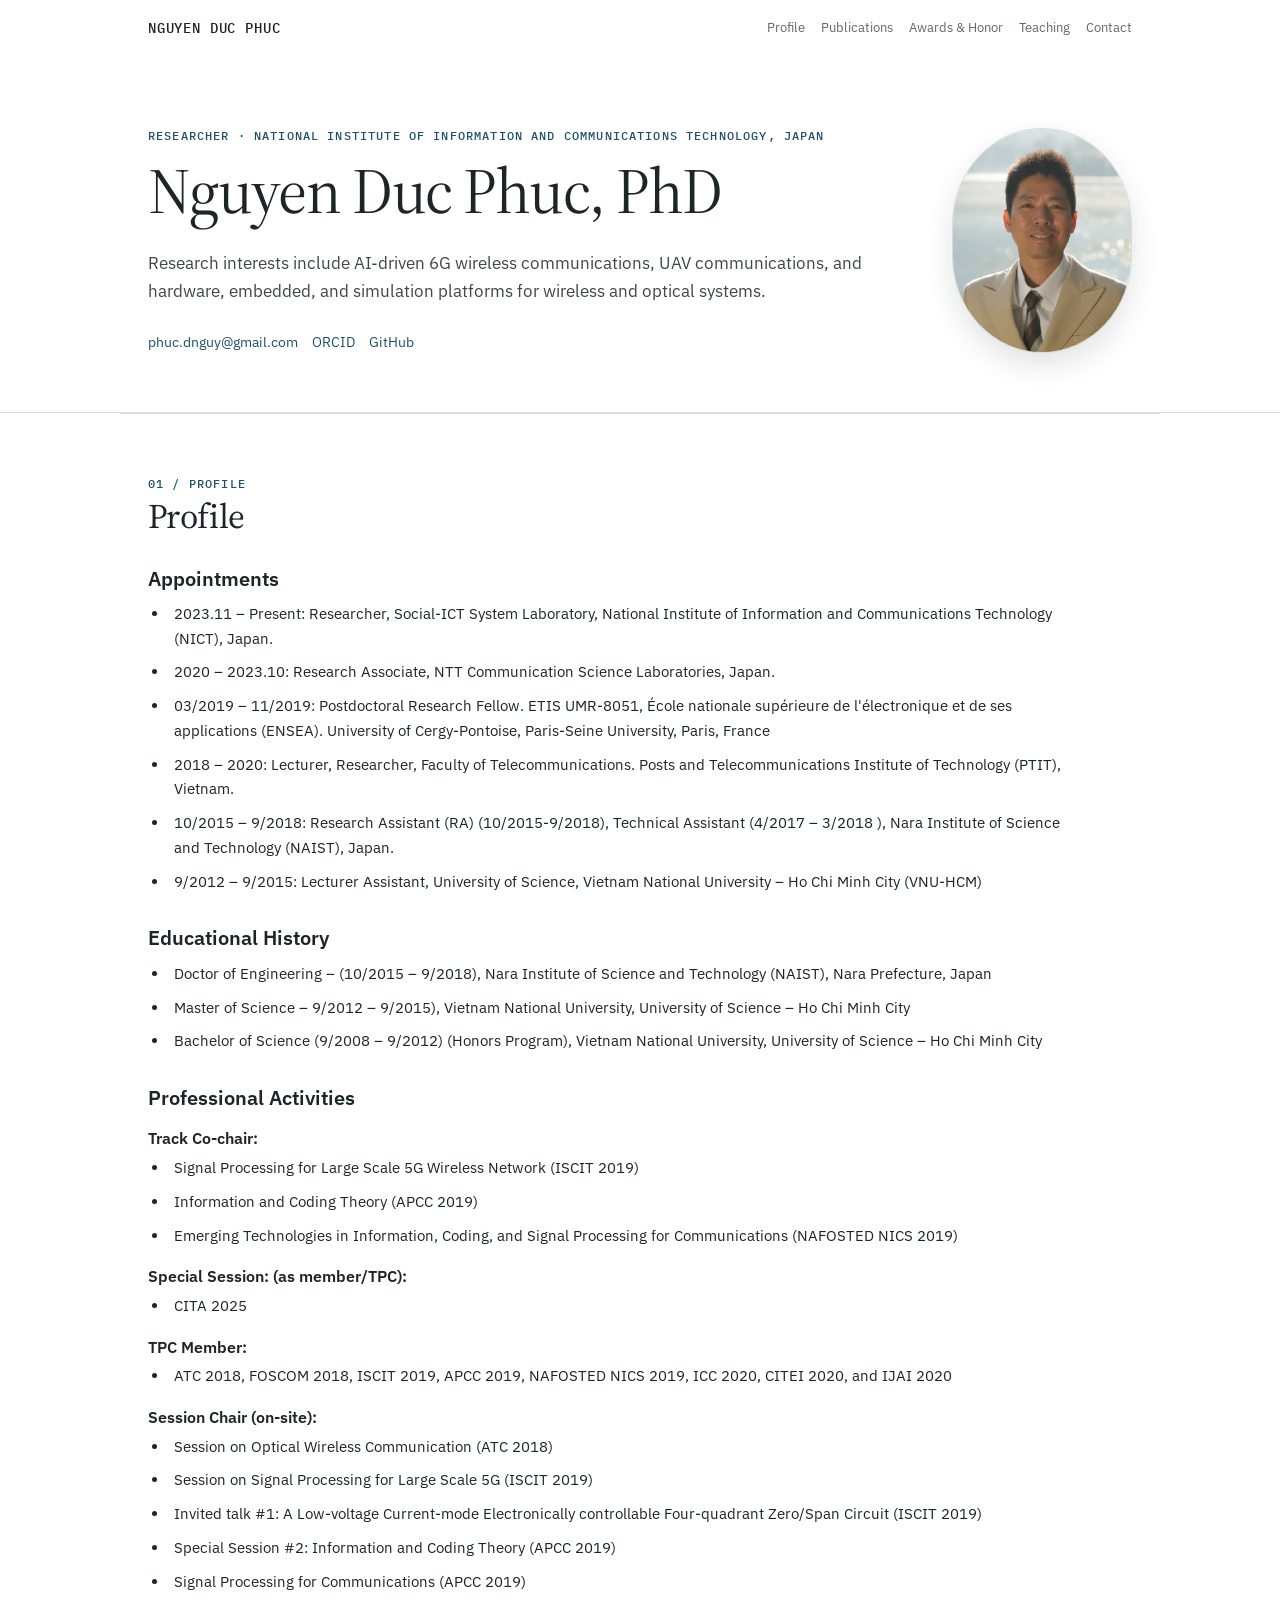
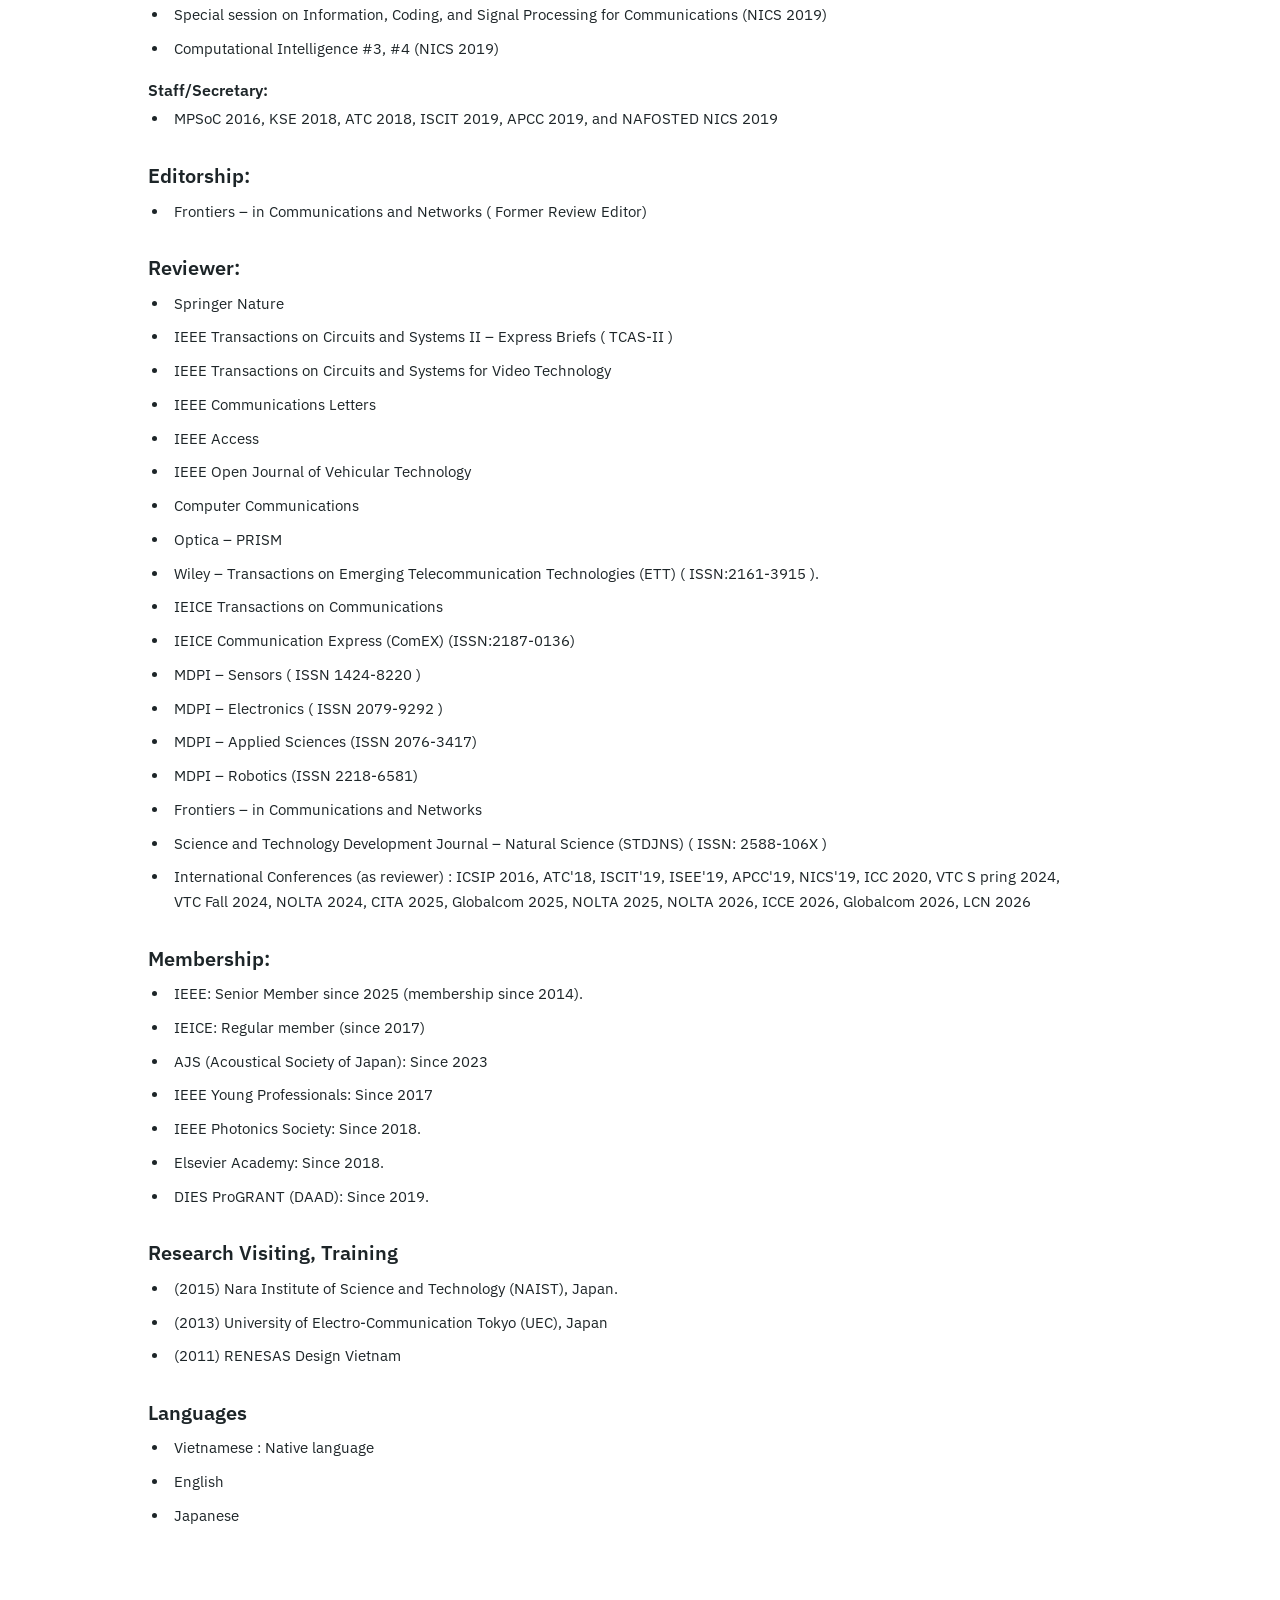
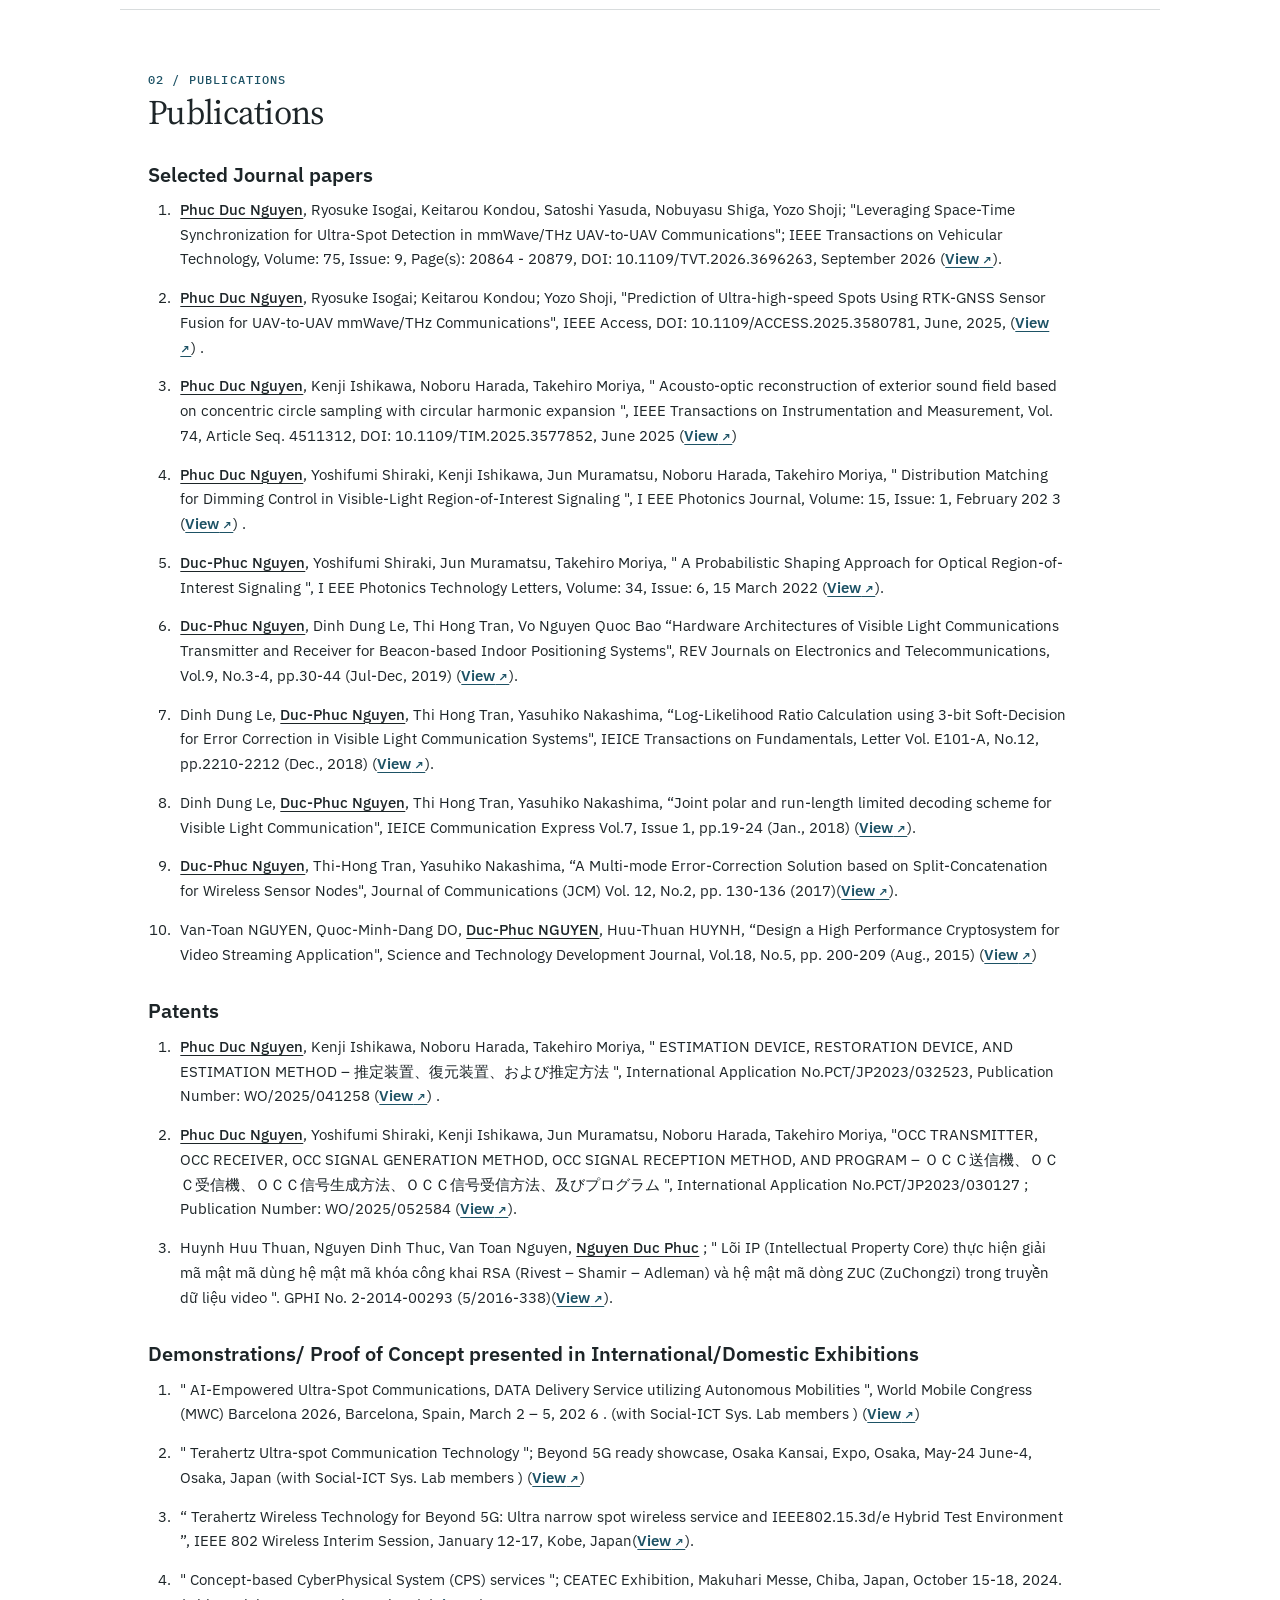
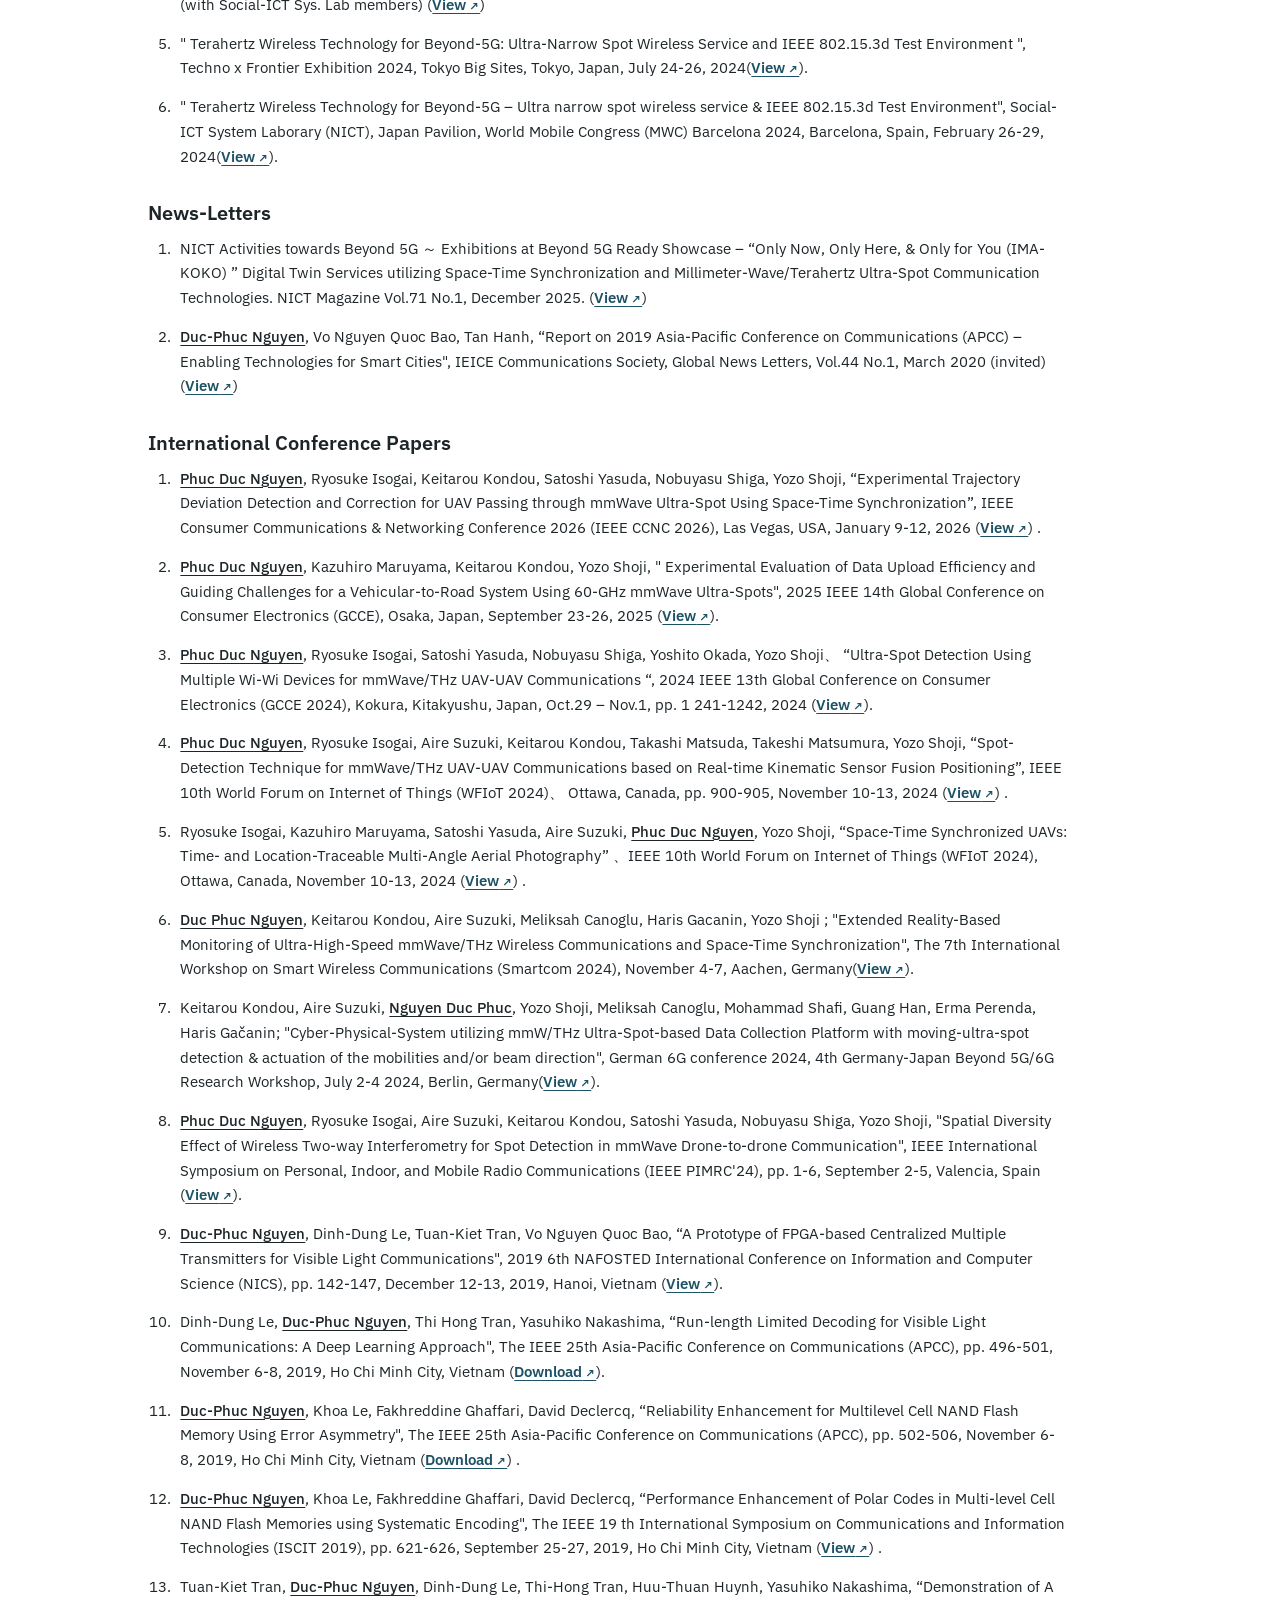
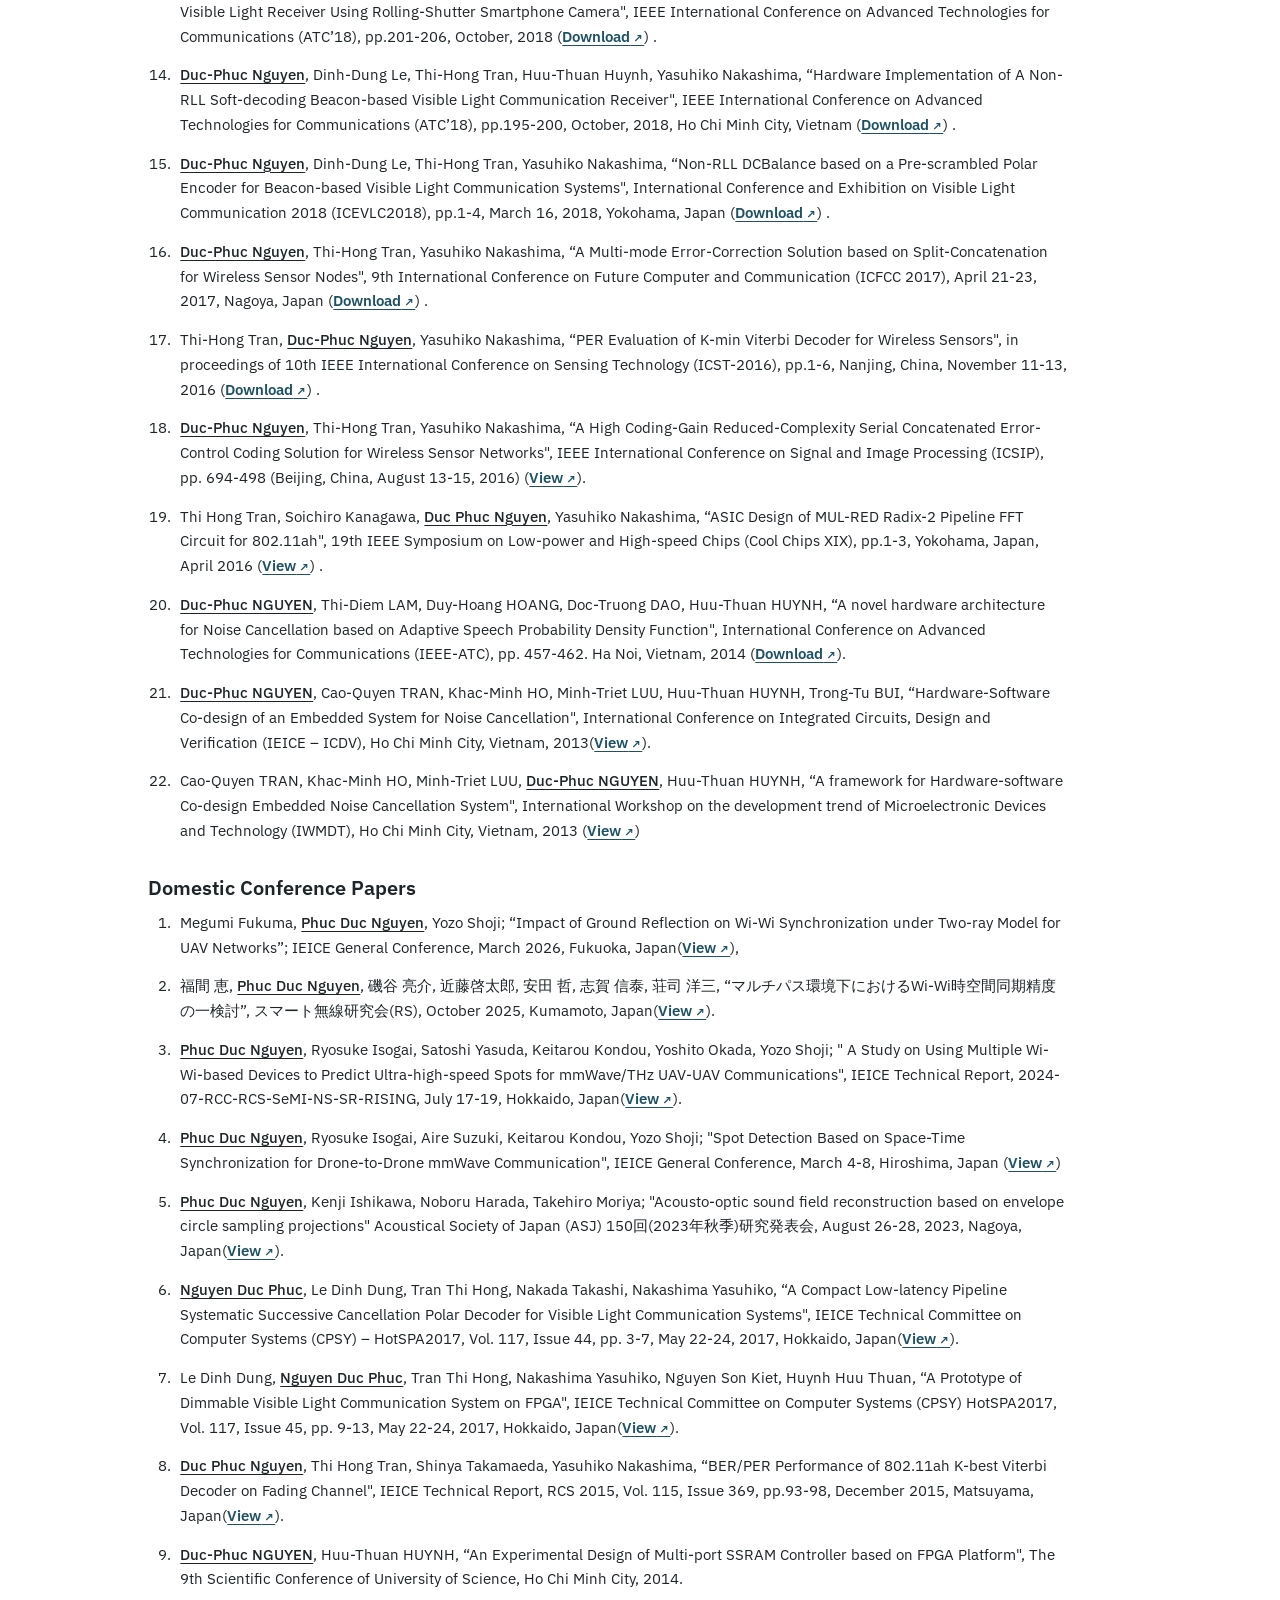
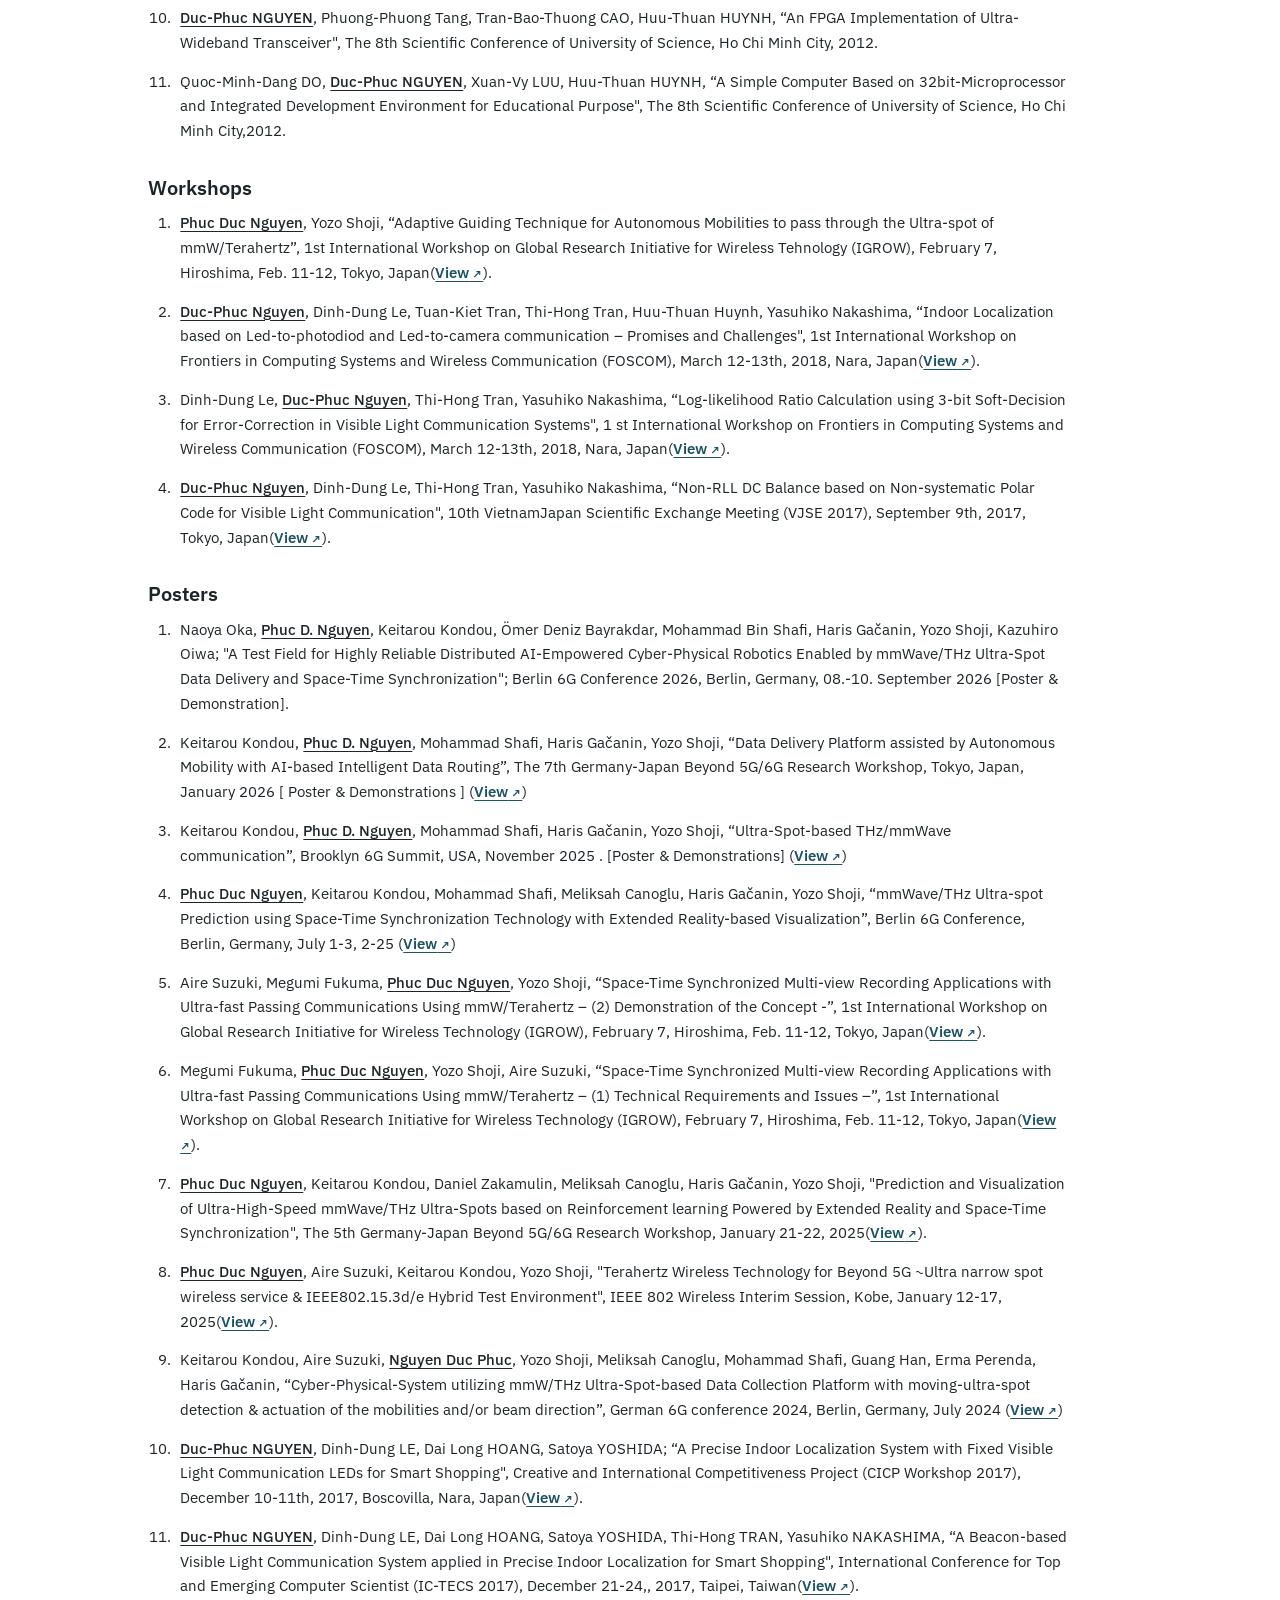
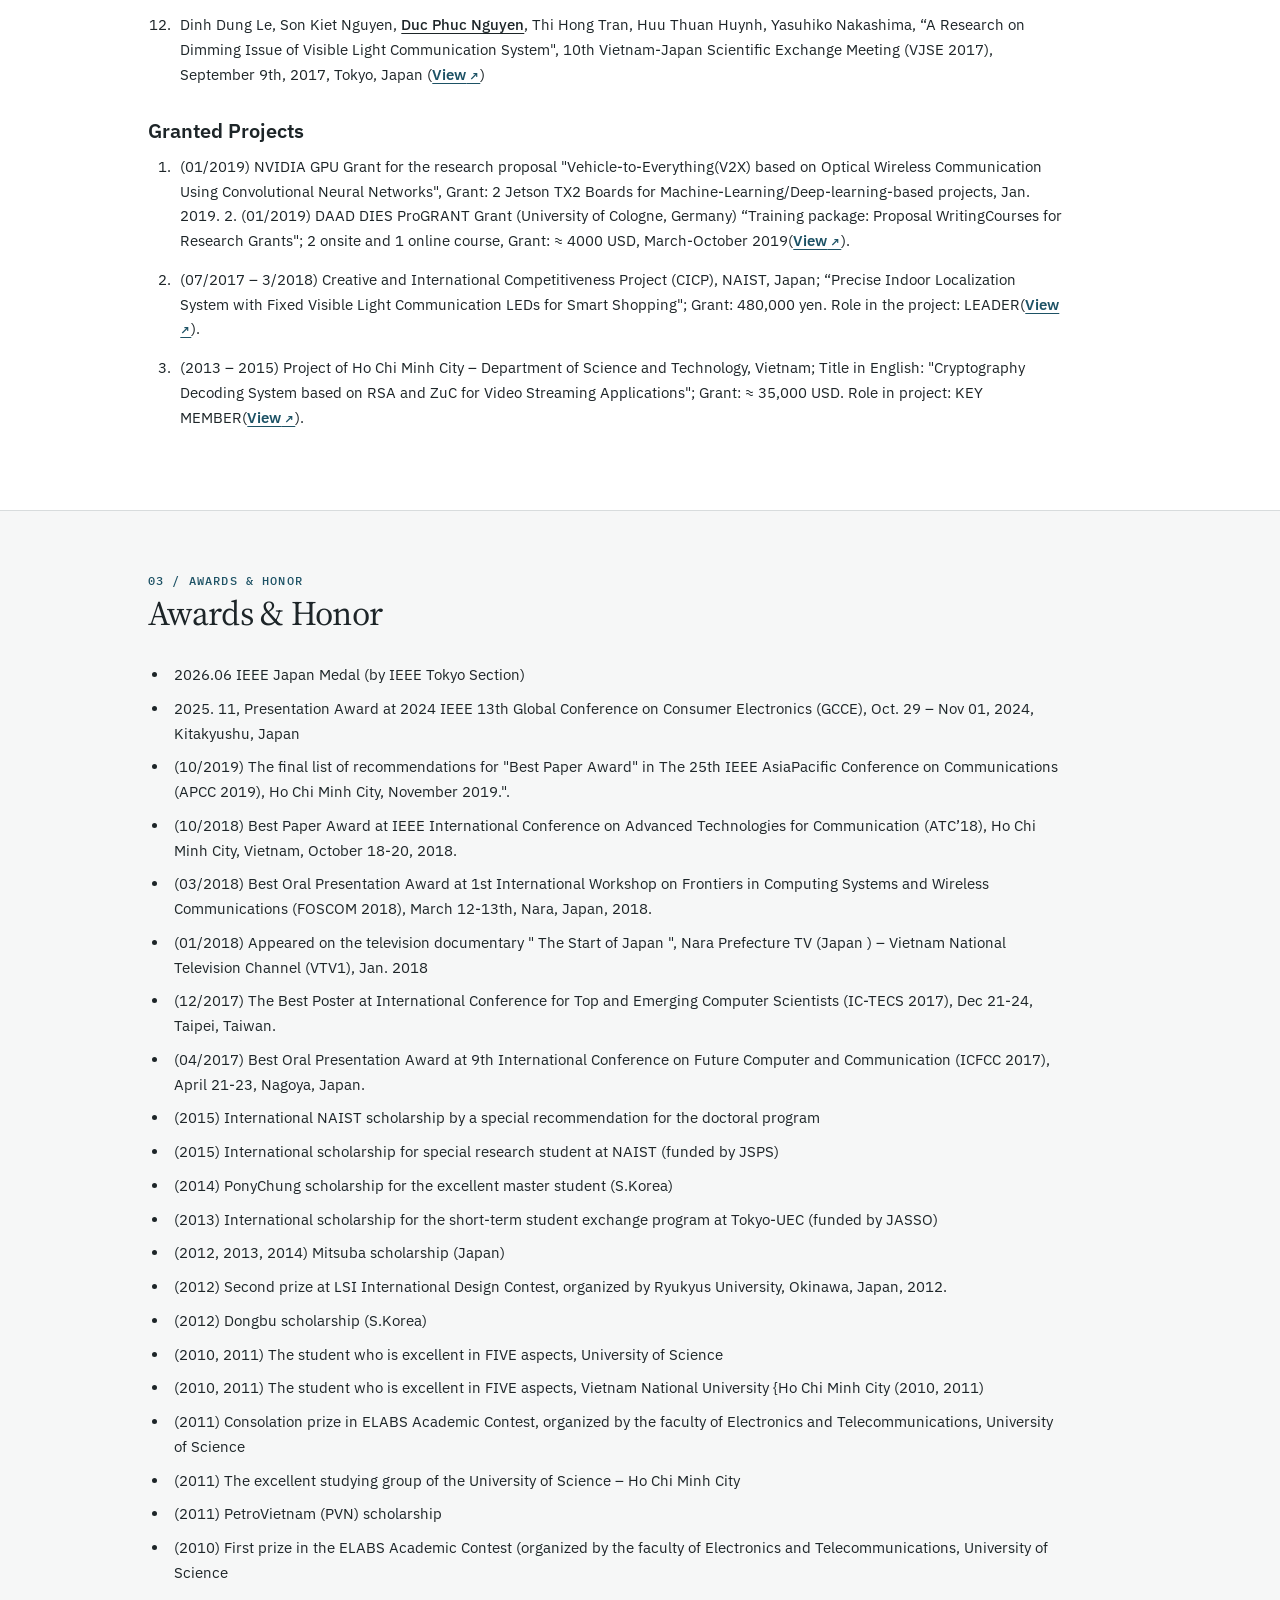
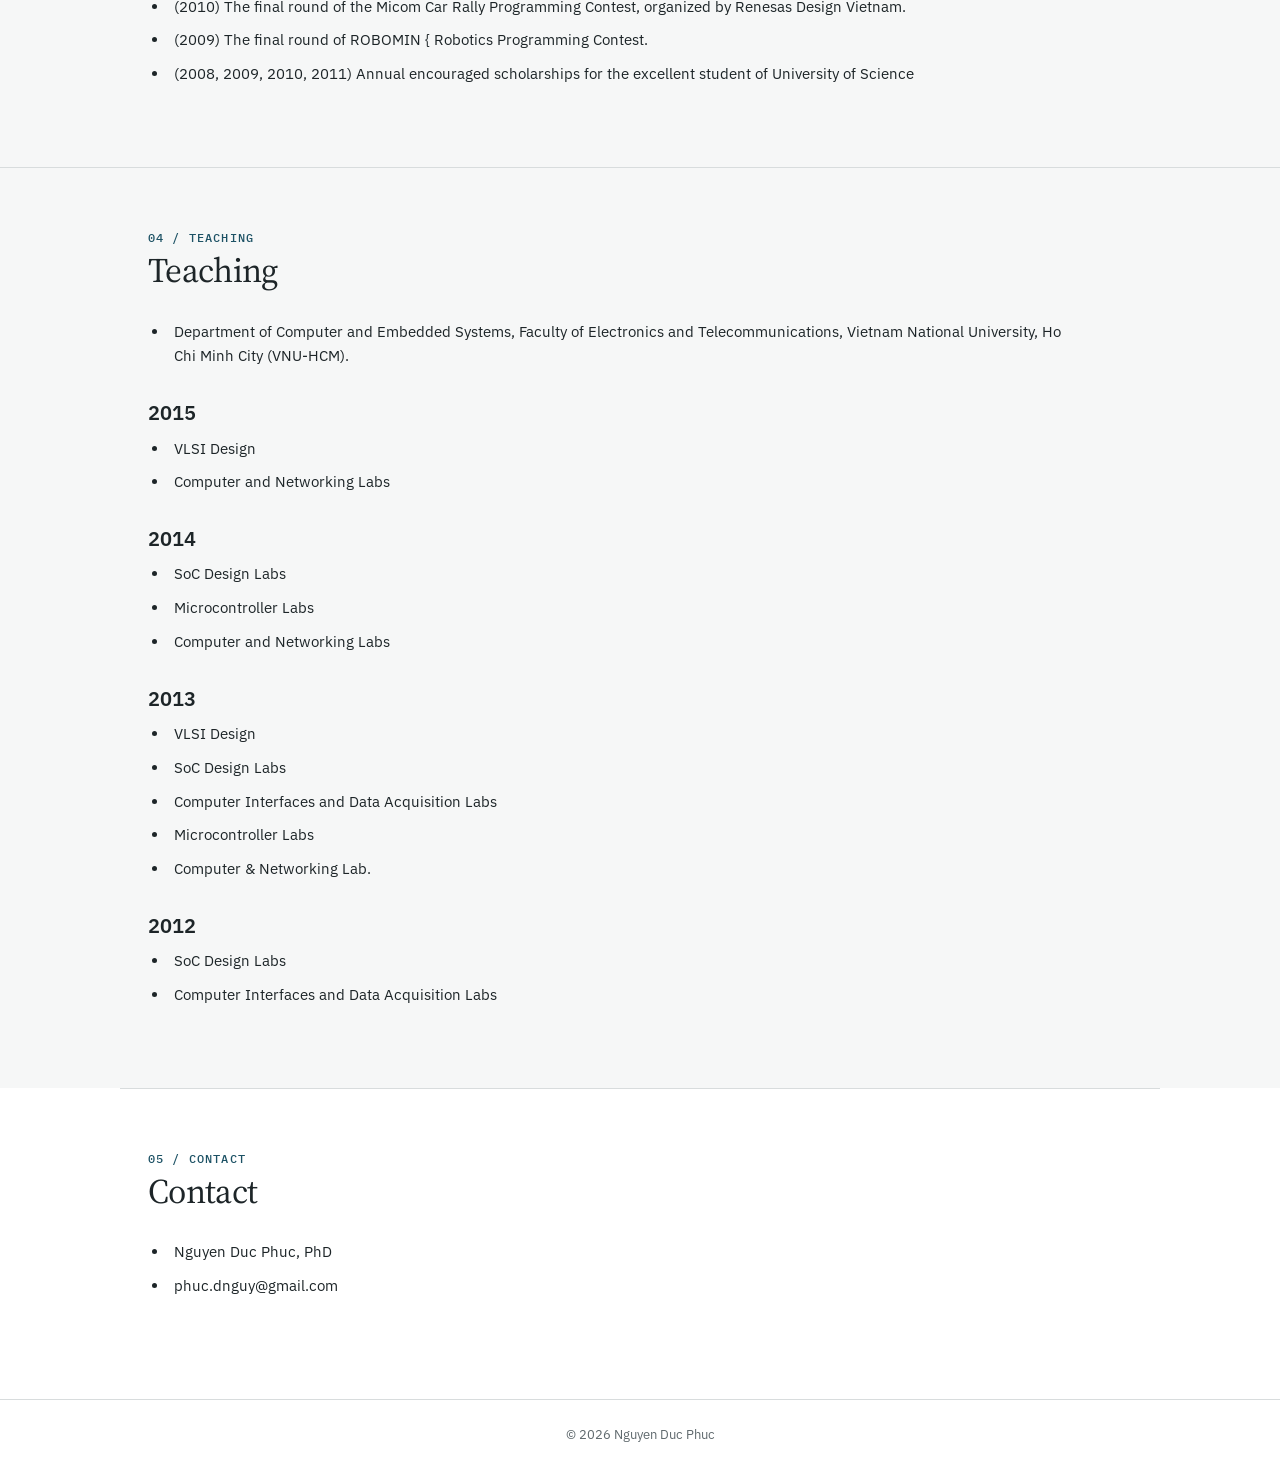
==== commit 8b793193: "Update contact email and add profile portrait" ====
--- a/index.html
+++ b/index.html
@@ -16,10 +16,15 @@
       </div>
     </nav>
     <div class="masthead" id="home">
-      <p class="kicker">Researcher · National Institute of Information and Communications Technology, Japan</p>
-      <h1>Nguyen Duc Phuc, PhD</h1>
-      <p class="summary">Research interests include AI-driven 6G wireless communications, UAV communications, and hardware, embedded, and simulation platforms for wireless and optical systems.</p>
-      <div class="quick-links"><a href="mailto:nguyenducphuc@ieee.org">nguyenducphuc@ieee.org</a><a href="https://orcid.org/0000-0002-7136-8924" target="_blank" rel="noreferrer">ORCID</a><a href="https://github.com/phucdng" target="_blank" rel="noreferrer">GitHub</a></div>
+      <div class="masthead-copy">
+        <p class="kicker">Researcher · National Institute of Information and Communications Technology, Japan</p>
+        <h1>Nguyen Duc Phuc, PhD</h1>
+        <p class="summary">Research interests include AI-driven 6G wireless communications, UAV communications, and hardware, embedded, and simulation platforms for wireless and optical systems.</p>
+        <div class="quick-links"><a href="mailto:phuc.dnguy@gmail.com">phuc.dnguy@gmail.com</a><a href="https://orcid.org/0000-0002-7136-8924" target="_blank" rel="noreferrer">ORCID</a><a href="https://github.com/phucdng" target="_blank" rel="noreferrer">GitHub</a></div>
+      </div>
+      <figure class="profile-photo">
+        <img src="assets/profile-photo.png" alt="Portrait of Nguyen Duc Phuc" width="626" height="690">
+      </figure>
     </div>
   </header>
   <main>
@@ -46,7 +51,7 @@
       <section id="contact">
         <p class="section-label">05 / Contact</p>
         <h2>Contact</h2>
-        <div class="archive-copy"><ul class="archive-list"><li>Nguyen Duc Phuc, PhD</li><li>nguyenducphuc@ieee.org</li></ul></div>
+        <div class="archive-copy"><ul class="archive-list"><li>Nguyen Duc Phuc, PhD</li><li>phuc.dnguy@gmail.com</li></ul></div>
       </section>
   </main>
   <footer>© <span id="year"></span> Nguyen Duc Phuc</footer>
--- a/styles.css
+++ b/styles.css
@@ -10,7 +10,10 @@
 .brand { color:var(--ink); font:500 .86rem 'IBM Plex Mono',monospace; text-decoration:none; letter-spacing:.06em; white-space:nowrap; }
 .nav-links { display:flex; flex-wrap:wrap; justify-content:flex-end; gap:16px; font-size:.82rem; }
 .nav-links a { color:var(--muted); text-decoration:none; }
-.masthead { max-width:1040px; margin:auto; padding:72px 28px 58px; }
+.masthead { max-width:1040px; margin:auto; padding:72px 28px 58px; display:grid; grid-template-columns:minmax(0,1fr) 180px; align-items:center; gap:48px; }
+.masthead-copy { min-width:0; }
+.profile-photo { width:180px; aspect-ratio:4/5; margin:0; justify-self:end; overflow:hidden; border:1px solid var(--line); border-radius:50% / 43%; background:var(--wash); box-shadow:0 12px 28px rgba(29,37,40,.13); }
+.profile-photo img { display:block; width:100%; height:100%; object-fit:cover; object-position:center 27%; }
 .kicker { margin:0 0 13px; color:var(--accent); font:500 .72rem 'IBM Plex Mono',monospace; text-transform:uppercase; letter-spacing:.1em; }
 h1,h2 { font-family:'Source Serif 4',Georgia,serif; font-weight:400; line-height:1.1; letter-spacing:-.02em; }
 h1 { margin:0; font-size:clamp(2.5rem,5vw,4.35rem); }
@@ -36,4 +39,4 @@
 #awards, #teaching { background:var(--wash); max-width:none; padding-left:max(28px,calc((100% - 1040px)/2 + 28px)); padding-right:max(28px,calc((100% - 1040px)/2 + 28px)); }
 #contact { padding-bottom:82px; }
 footer { border-top:1px solid var(--line); padding:24px 28px; color:var(--muted); font-size:.8rem; text-align:center; }
-@media (max-width:680px) { nav { align-items:flex-start; } .nav-links { gap:9px 13px; } .masthead { padding-top:45px; } main section { padding-top:45px; padding-bottom:45px; } h2 { font-size:1.85rem; } }
+@media (max-width:680px) { nav { flex-direction:column; align-items:flex-start; gap:12px; } .nav-links { width:calc(100vw - 56px); justify-content:flex-start; gap:9px 13px; } .masthead { grid-template-columns:1fr; gap:28px; padding-top:45px; } .masthead-copy { width:calc(100vw - 56px); } .profile-photo { width:145px; justify-self:start; order:-1; } h1 { font-size:2.25rem; } main section { padding-top:45px; padding-bottom:45px; } h2 { font-size:1.85rem; } }
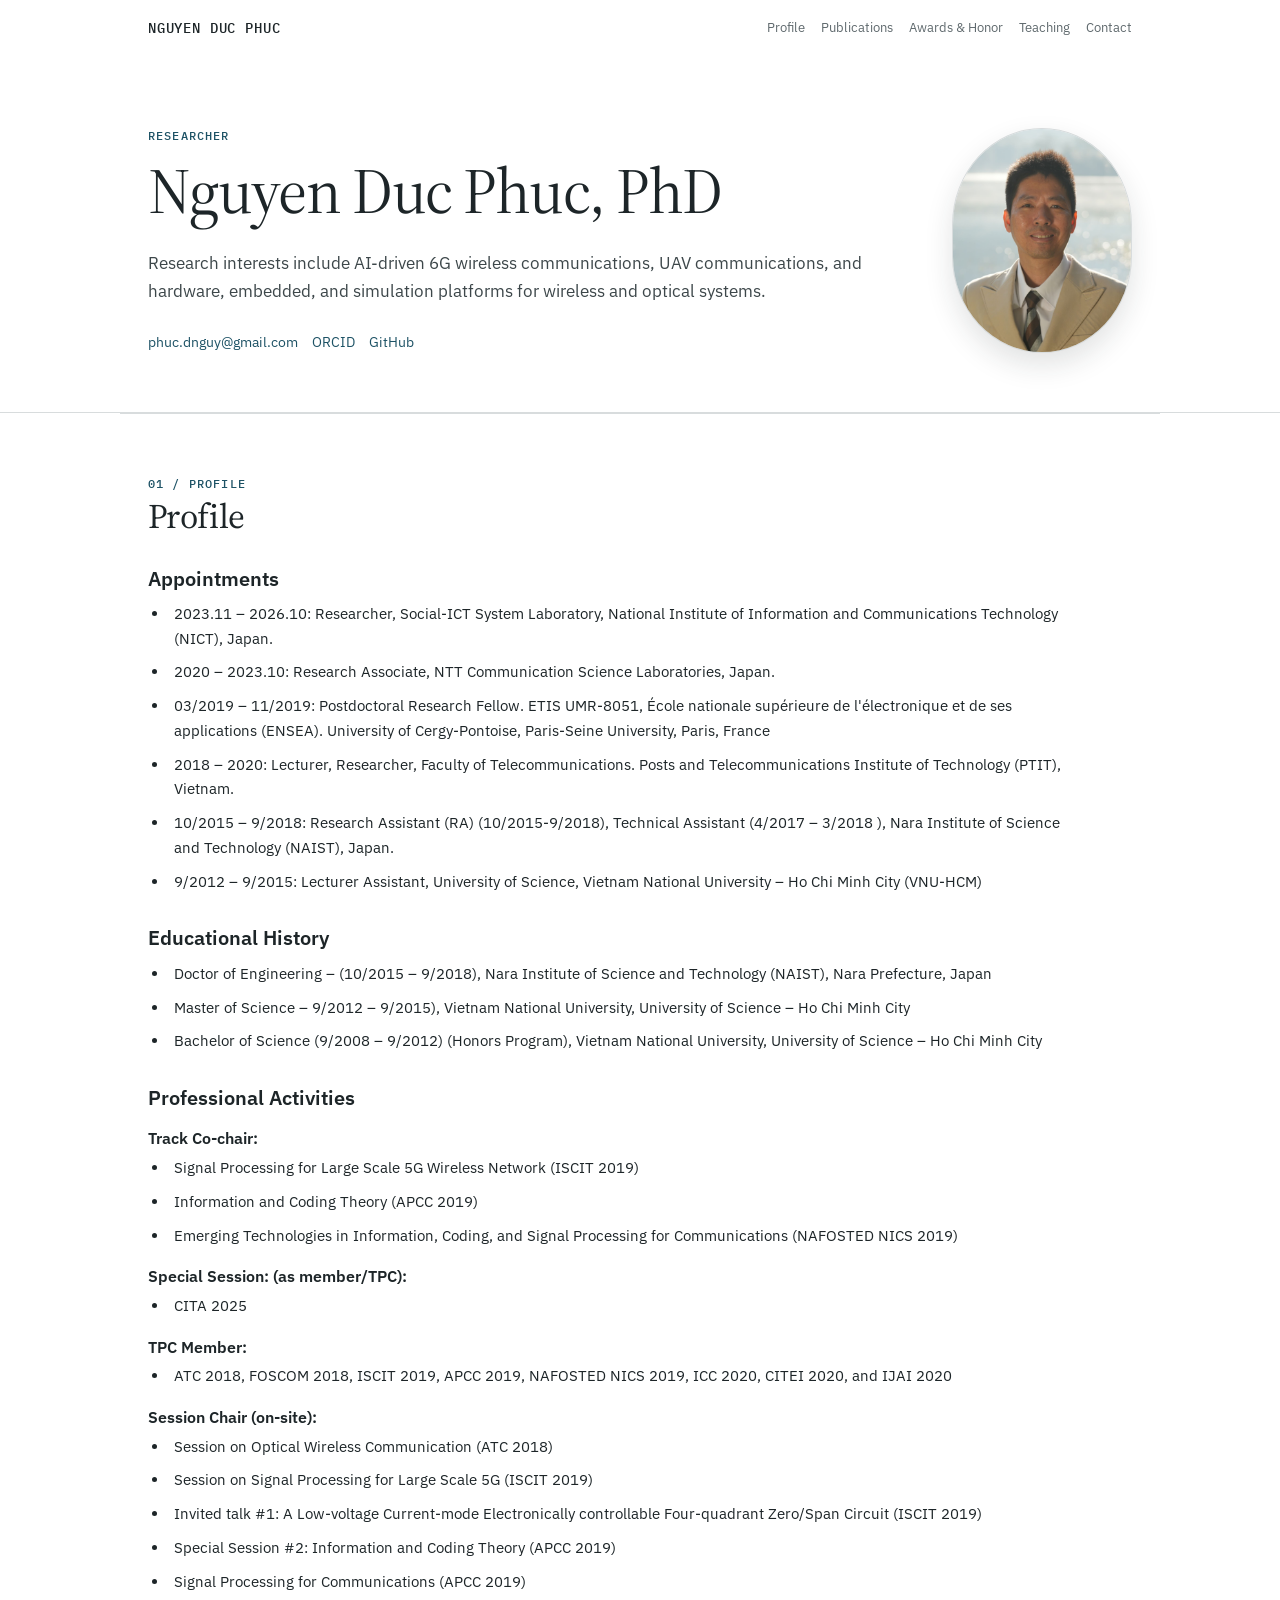
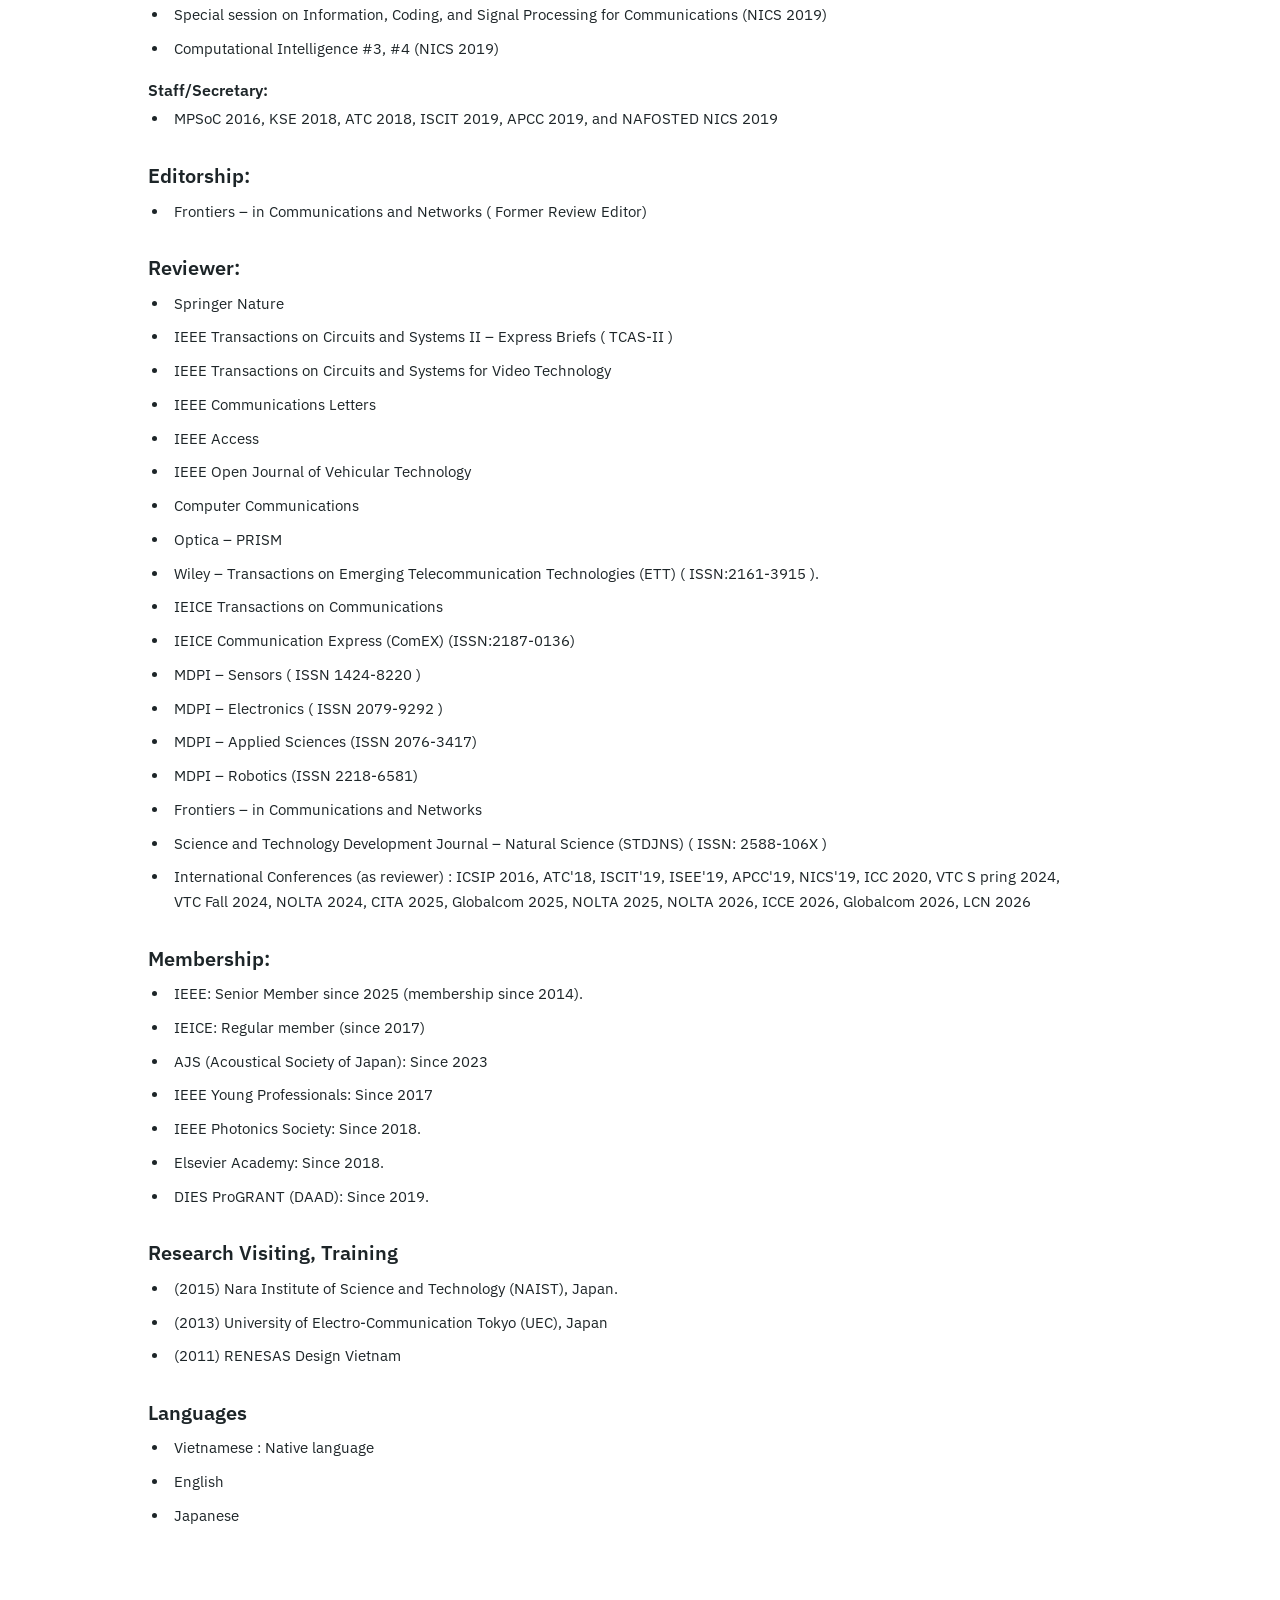
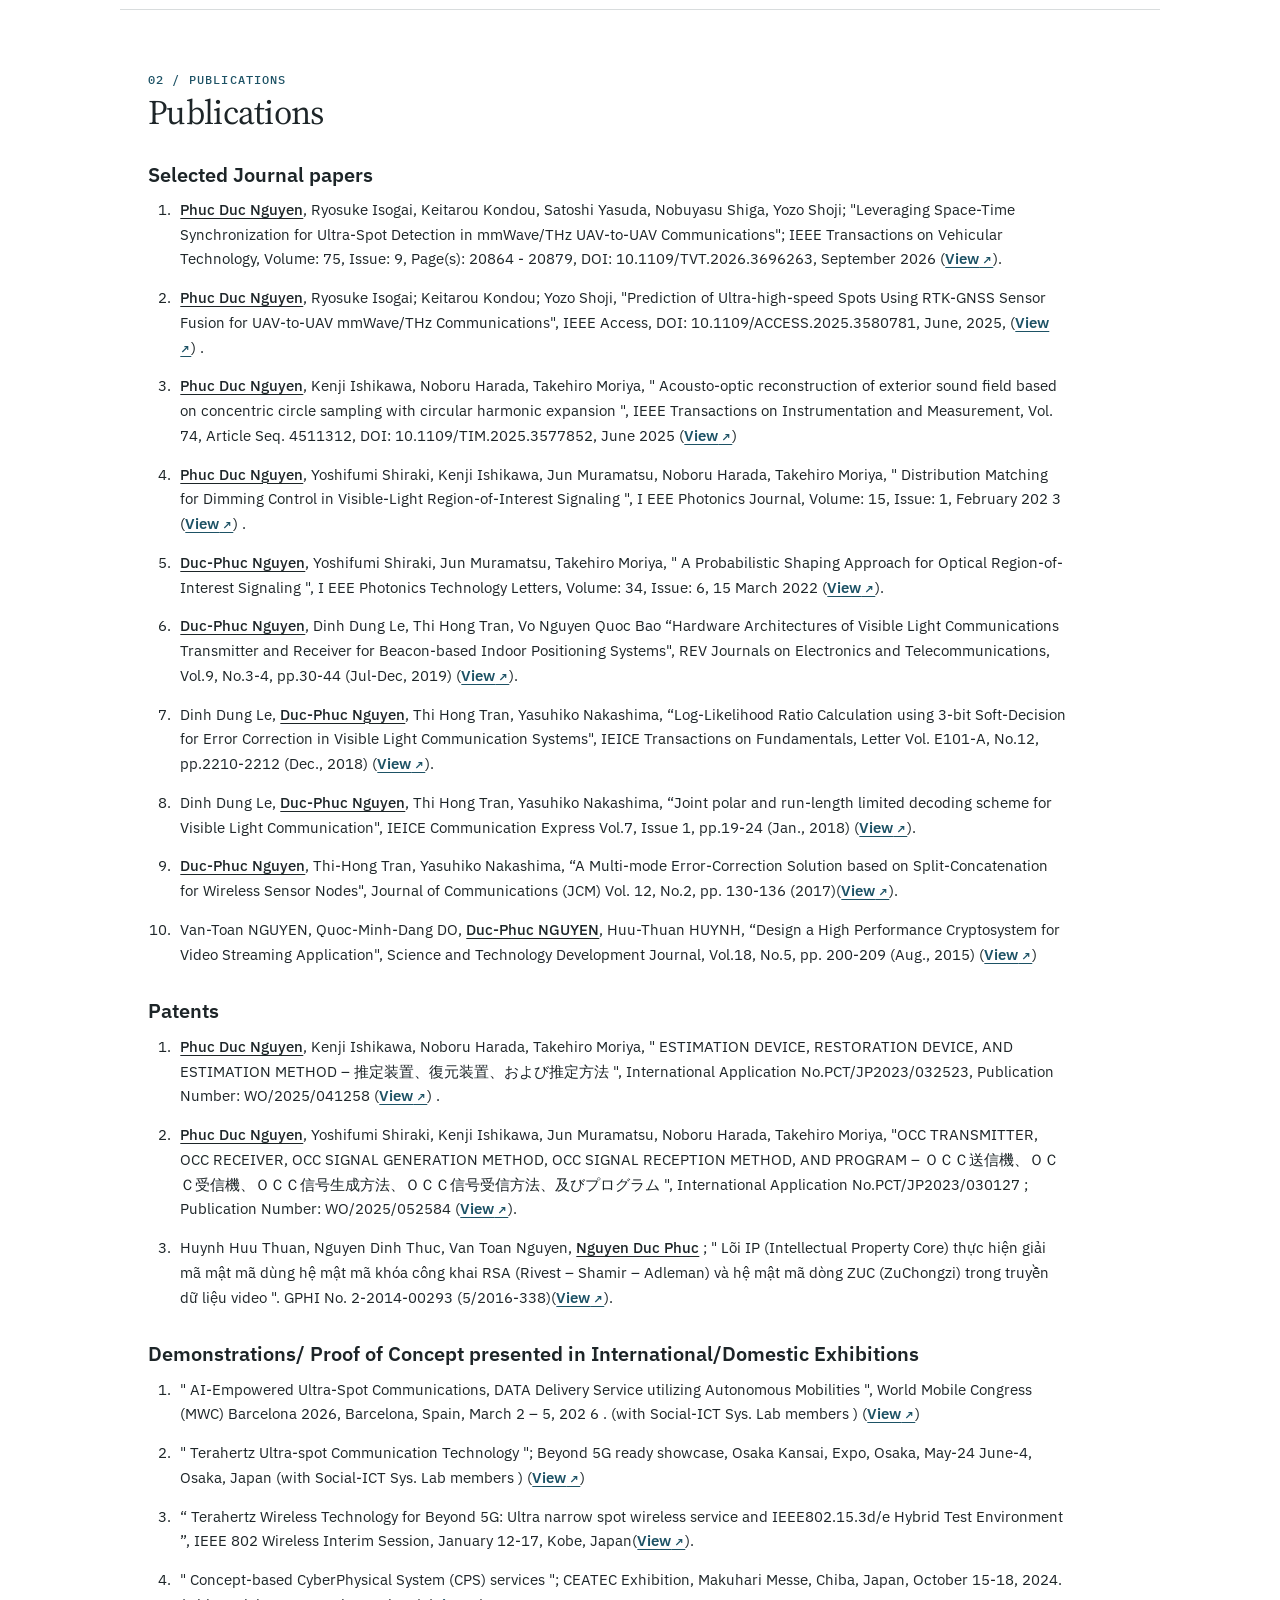
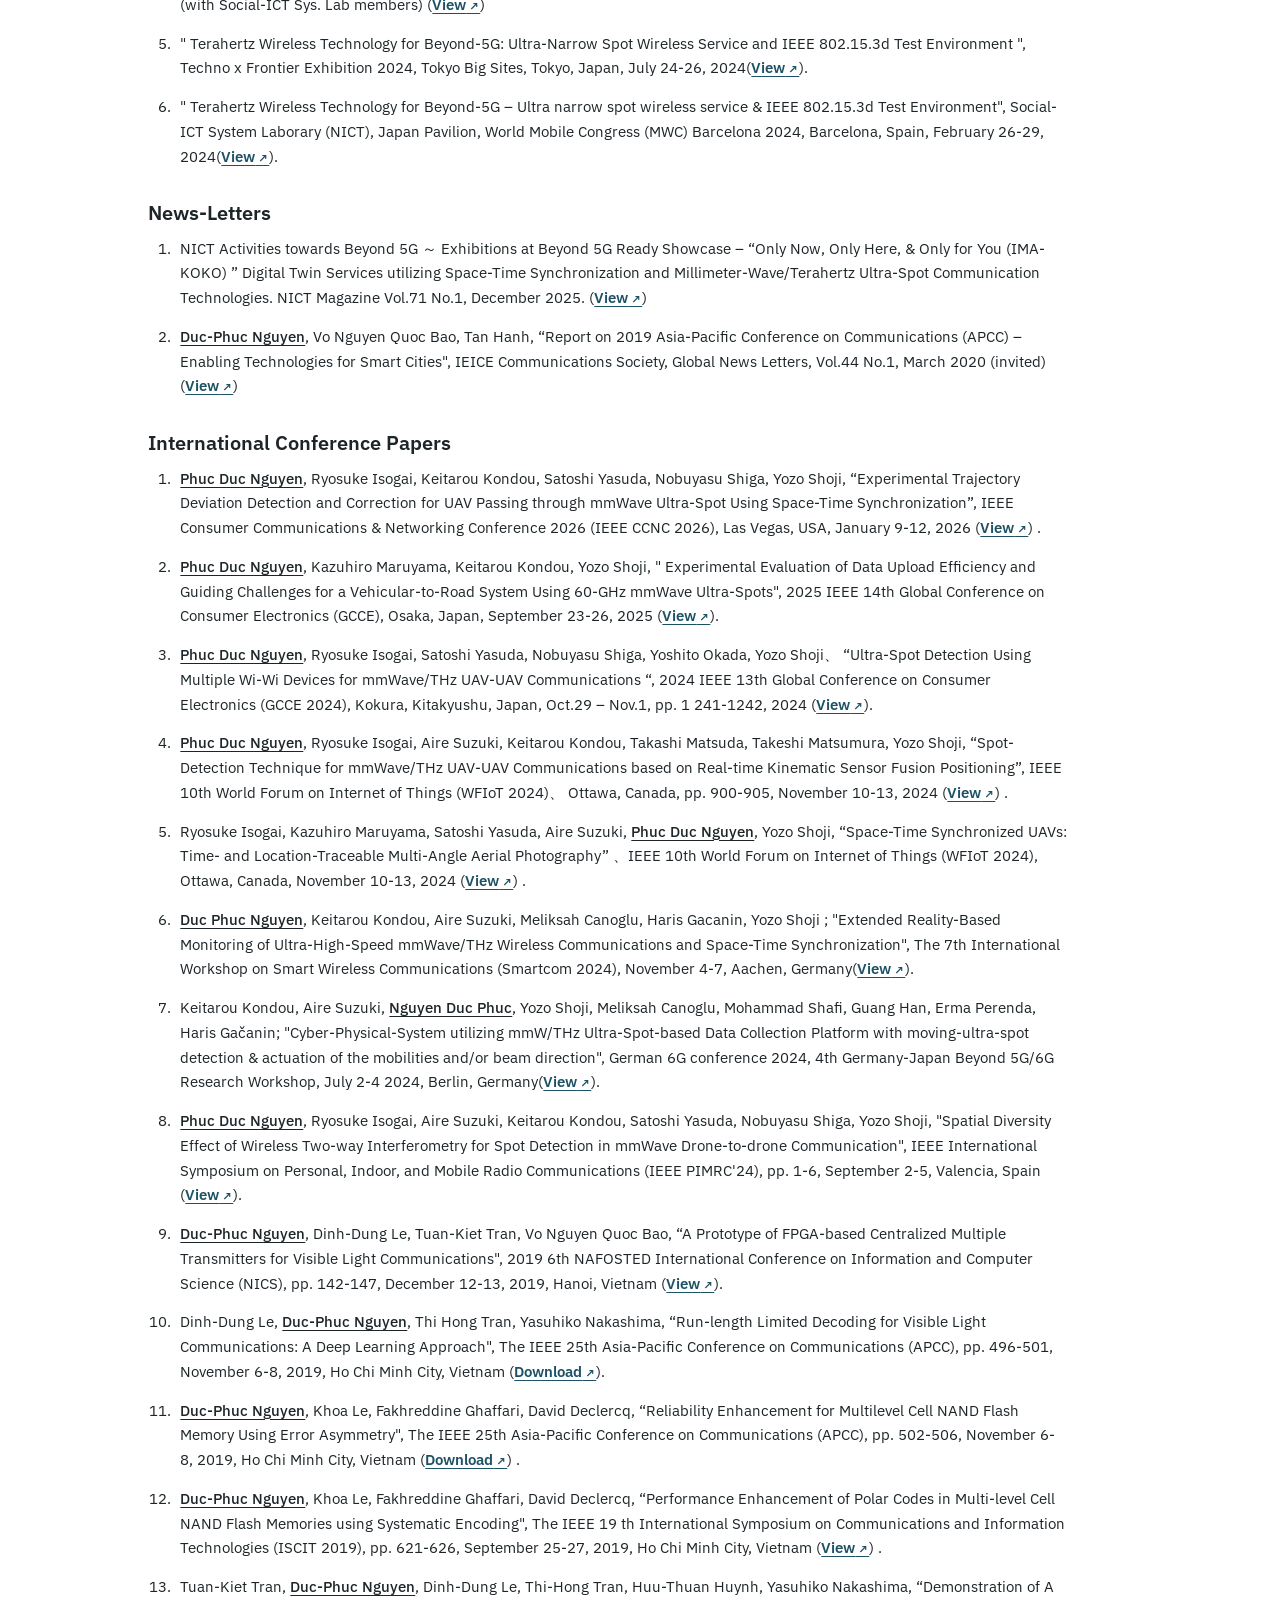
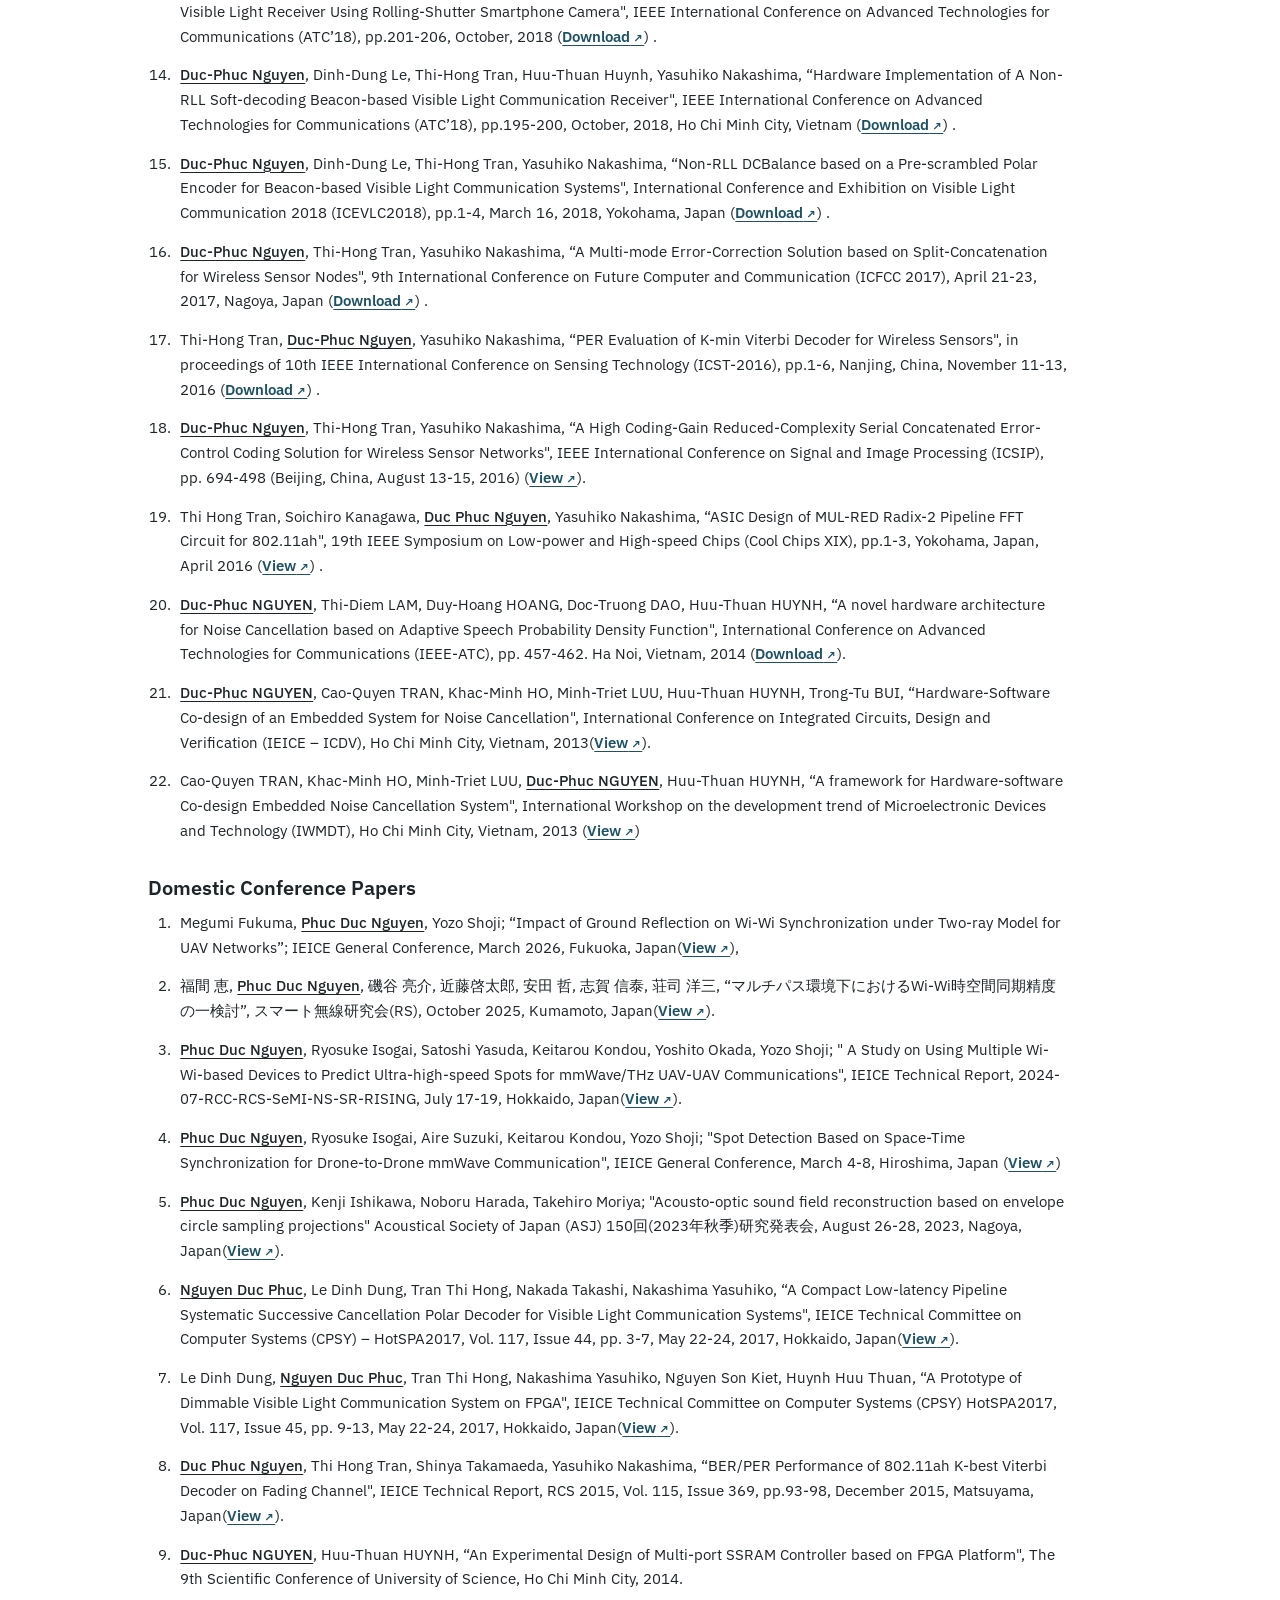
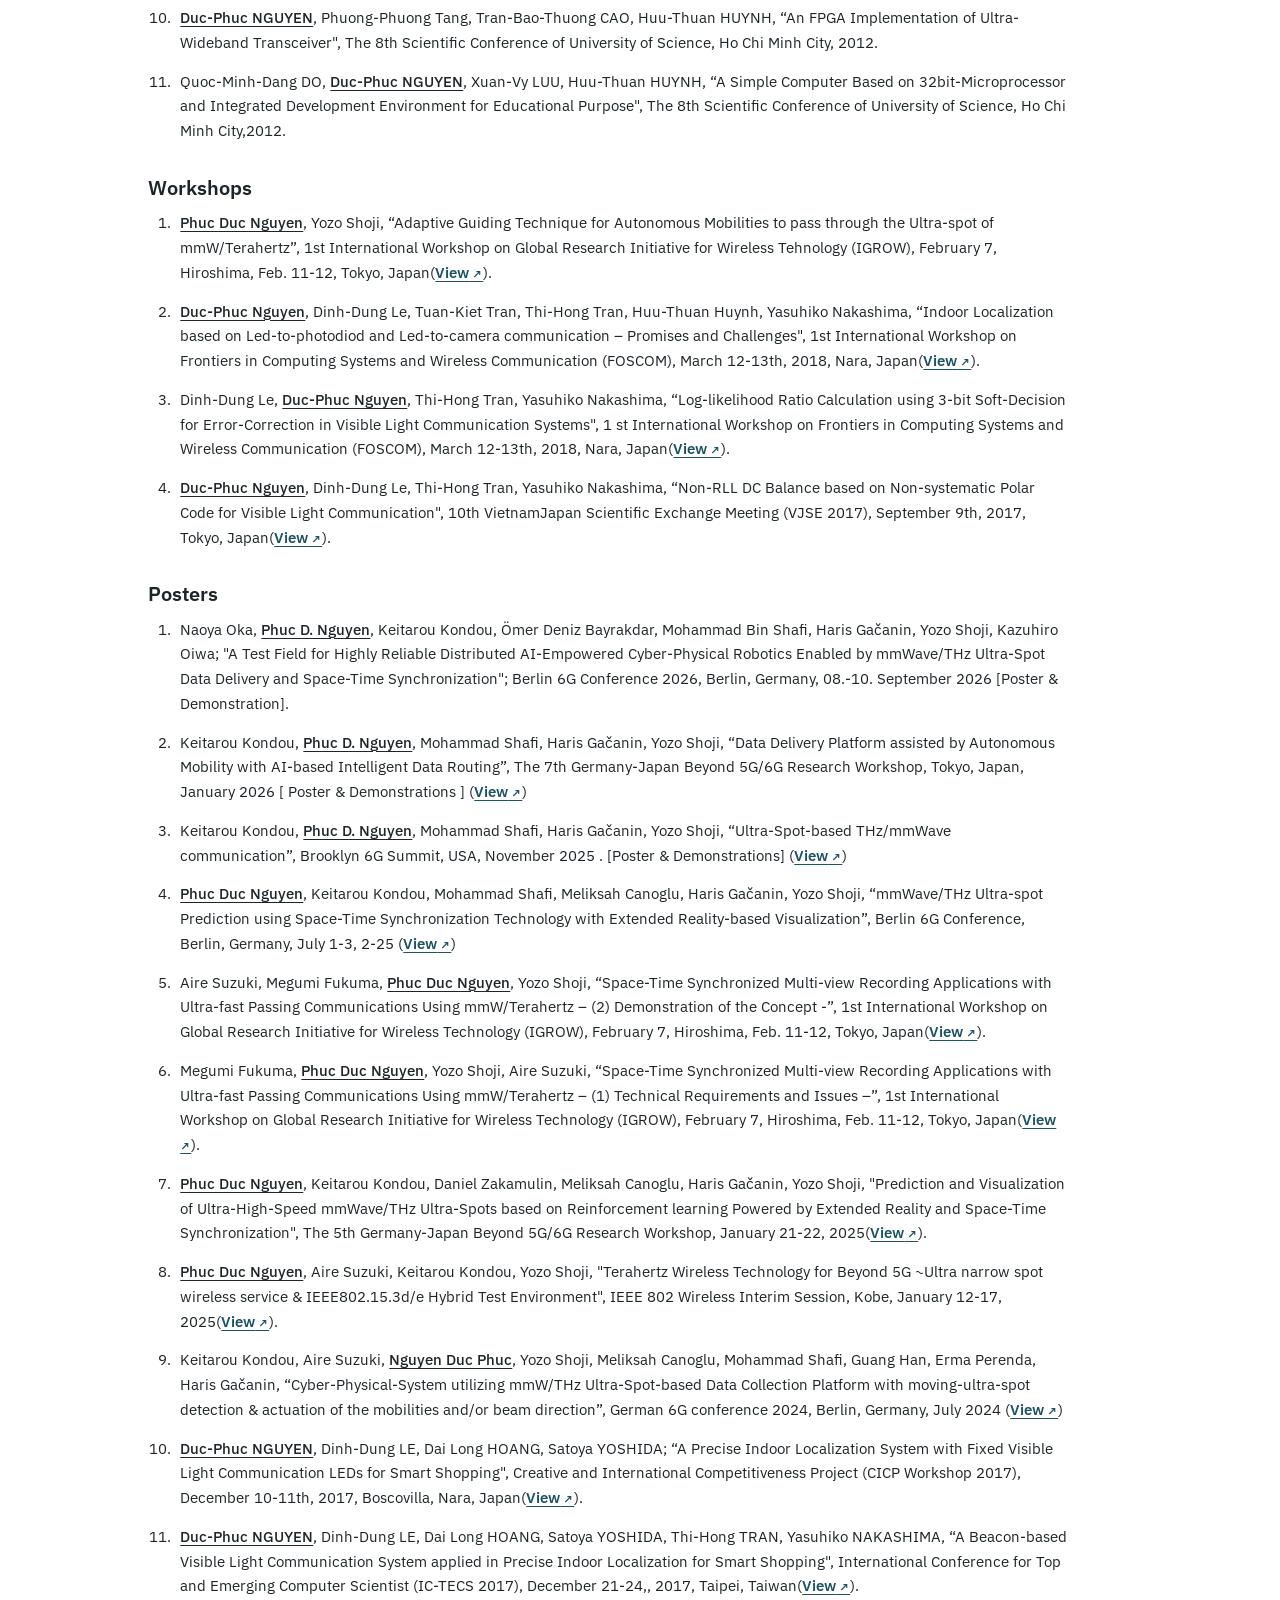
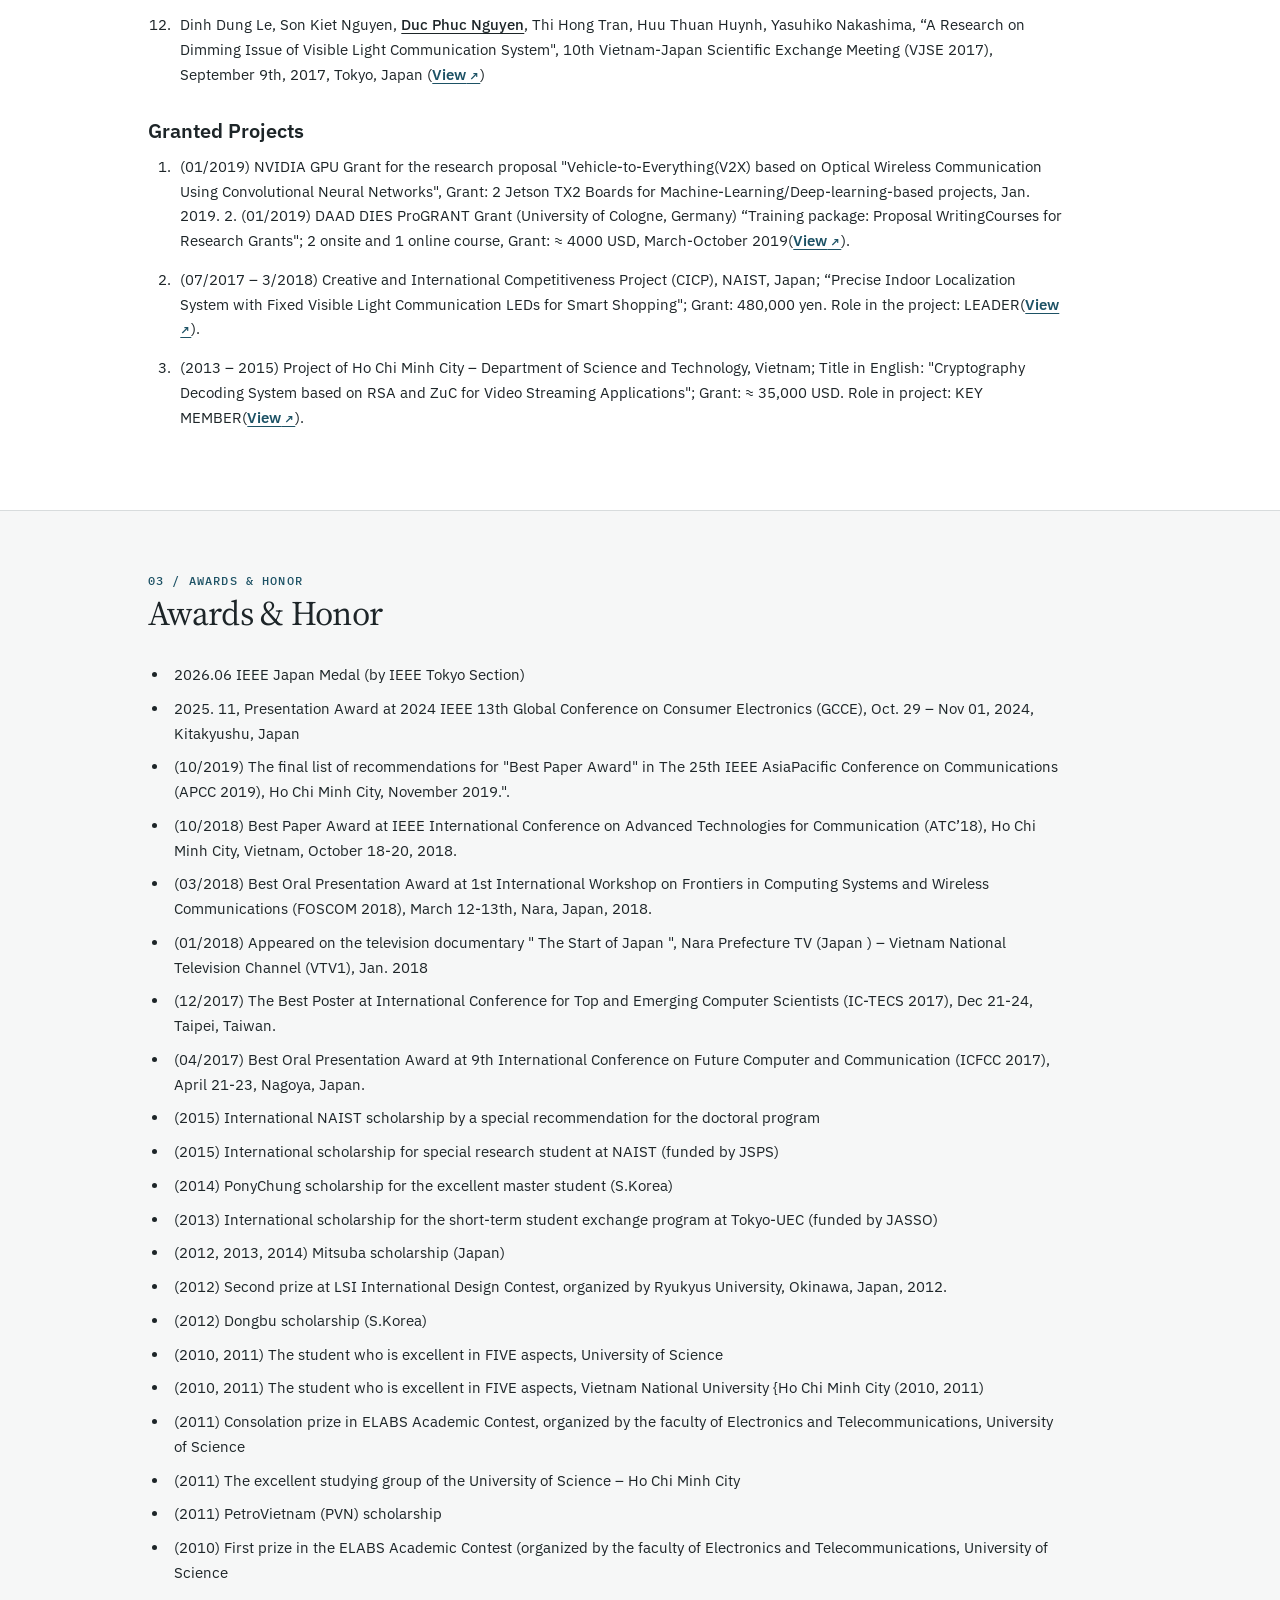
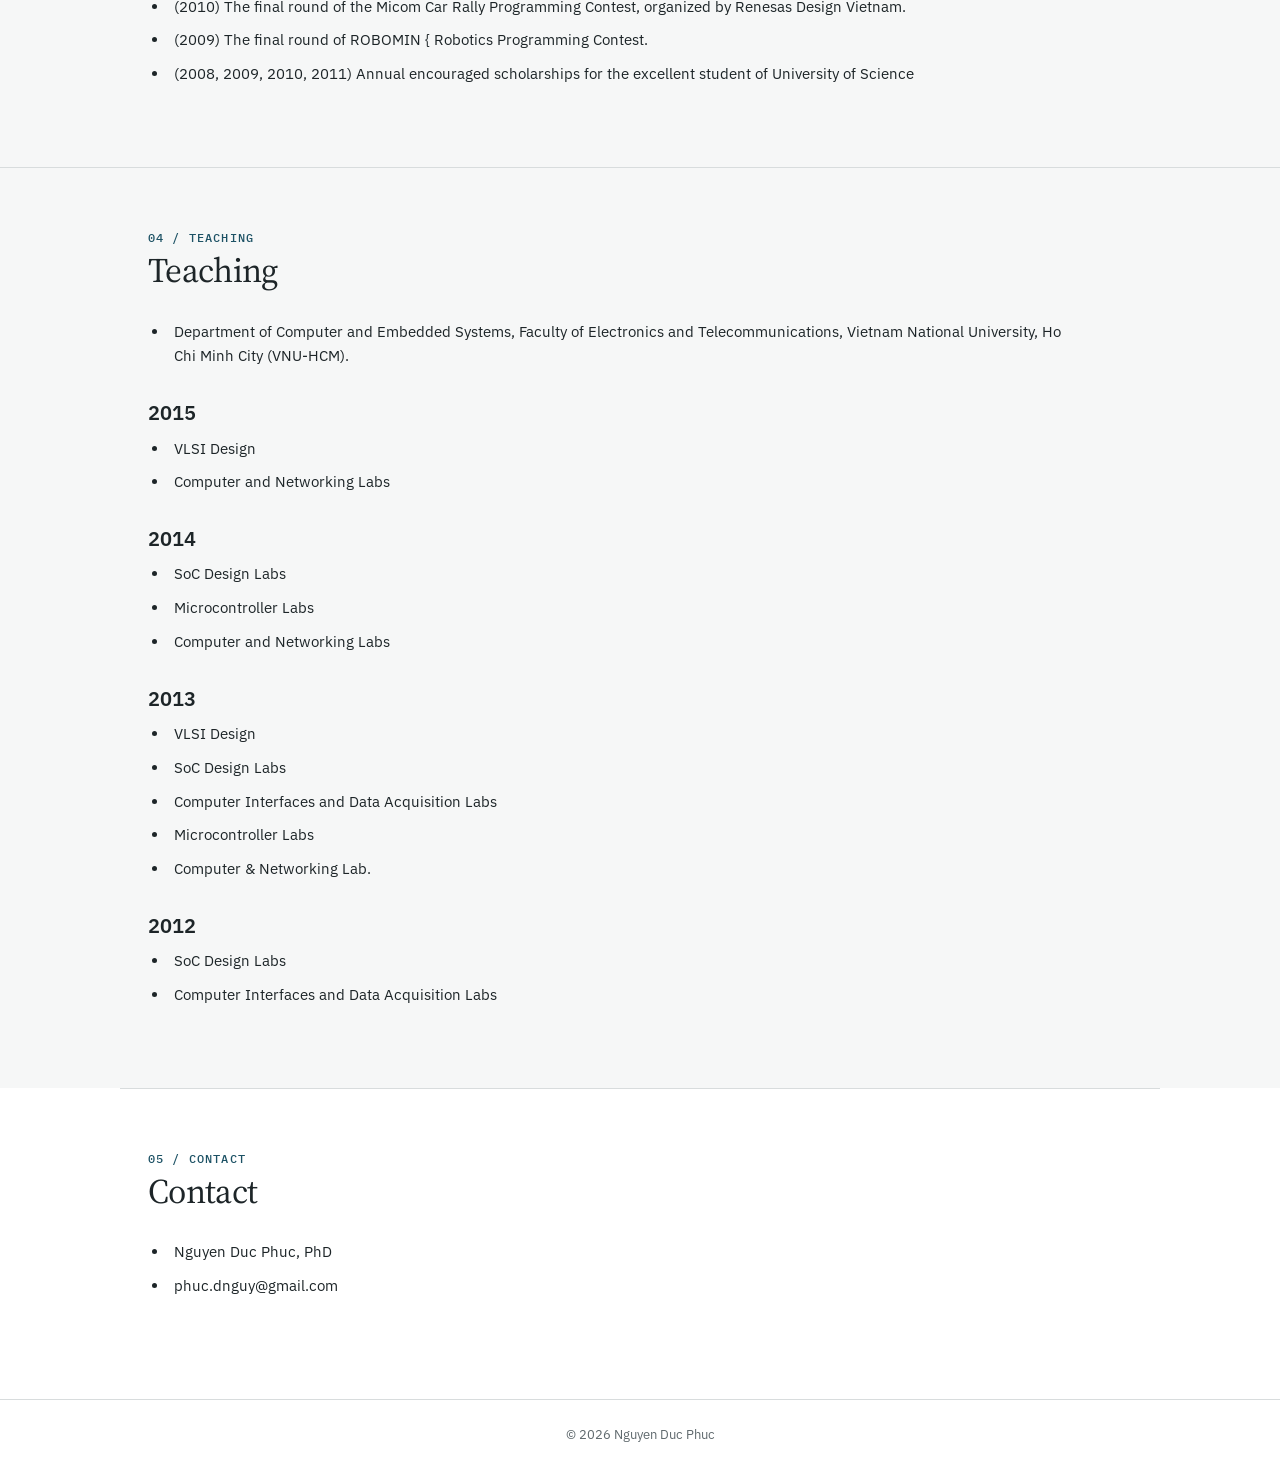
==== commit 9842ccdc: "Update profile heading and appointment dates" ====
--- a/index.html
+++ b/index.html
@@ -17,7 +17,7 @@
     </nav>
     <div class="masthead" id="home">
       <div class="masthead-copy">
-        <p class="kicker">Researcher · National Institute of Information and Communications Technology, Japan</p>
+        <p class="kicker">Researcher</p>
         <h1>Nguyen Duc Phuc, PhD</h1>
         <p class="summary">Research interests include AI-driven 6G wireless communications, UAV communications, and hardware, embedded, and simulation platforms for wireless and optical systems.</p>
         <div class="quick-links"><a href="mailto:phuc.dnguy@gmail.com">phuc.dnguy@gmail.com</a><a href="https://orcid.org/0000-0002-7136-8924" target="_blank" rel="noreferrer">ORCID</a><a href="https://github.com/phucdng" target="_blank" rel="noreferrer">GitHub</a></div>
@@ -31,7 +31,7 @@
       <section id="profile">
         <p class="section-label">01 / Profile</p>
         <h2>Profile</h2>
-        <div class="archive-copy"><h3>Appointments</h3><ul class="archive-list"><li>2023.11 – Present: Researcher, Social-ICT System Laboratory, National Institute of Information and Communications Technology (NICT), Japan.</li><li>2020 – 2023.10: Research Associate, NTT Communication Science Laboratories, Japan.</li><li>03/2019 – 11/2019: Postdoctoral Research Fellow. ETIS UMR-8051, École nationale supérieure de l'électronique et de ses applications (ENSEA). University of Cergy-Pontoise, Paris-Seine University, Paris, France</li><li>2018 – 2020: Lecturer, Researcher, Faculty of Telecommunications. Posts and Telecommunications Institute of Technology (PTIT), Vietnam.</li><li>10/2015 – 9/2018: Research Assistant (RA) (10/2015-9/2018), Technical Assistant (4/2017 – 3/2018 ), Nara Institute of Science and Technology (NAIST), Japan.</li><li>9/2012 – 9/2015: Lecturer Assistant, University of Science, Vietnam National University – Ho Chi Minh City (VNU-HCM)</li></ul><h3>Educational History</h3><ul class="archive-list"><li>Doctor of Engineering – (10/2015 – 9/2018), Nara Institute of Science and Technology (NAIST), Nara Prefecture, Japan</li><li>Master of Science – 9/2012 – 9/2015), Vietnam National University, University of Science – Ho Chi Minh City</li><li>Bachelor of Science (9/2008 – 9/2012) (Honors Program), Vietnam National University, University of Science – Ho Chi Minh City</li></ul><h3>Professional Activities</h3><div class="activity-group"><h4>Track Co-chair:</h4><ul class="archive-list"><li>Signal Processing for Large Scale 5G Wireless Network (ISCIT 2019)</li><li>Information and Coding Theory (APCC 2019)</li><li>Emerging Technologies in Information, Coding, and Signal Processing for Communications (NAFOSTED NICS 2019)</li></ul><h4>Special Session: (as member/TPC):</h4><ul class="archive-list"><li>CITA 2025</li></ul><h4>TPC Member:</h4><ul class="archive-list"><li>ATC 2018, FOSCOM 2018, ISCIT 2019, APCC 2019, NAFOSTED NICS 2019, ICC 2020, CITEI 2020, and IJAI 2020</li></ul><h4>Session Chair (on-site):</h4><ul class="archive-list"><li>Session on Optical Wireless Communication (ATC 2018)</li><li>Session on Signal Processing for Large Scale 5G (ISCIT 2019)</li><li>Invited talk #1: A Low-voltage Current-mode Electronically controllable Four-quadrant Zero/Span Circuit (ISCIT 2019)</li><li>Special Session #2: Information and Coding Theory (APCC 2019)</li><li>Signal Processing for Communications (APCC 2019)</li><li>Special session on Information, Coding, and Signal Processing for Communications (NICS 2019)</li><li>Computational Intelligence #3, #4 (NICS 2019)</li></ul><h4>Staff/Secretary:</h4><ul class="archive-list"><li>MPSoC 2016, KSE 2018, ATC 2018, ISCIT 2019, APCC 2019, and NAFOSTED NICS 2019</li></ul></div><h3>Editorship:</h3><ul class="archive-list"><li>Frontiers – in Communications and Networks ( Former Review Editor)</li></ul><h3>Reviewer:</h3><ul class="archive-list"><li>Springer Nature</li><li>IEEE Transactions on Circuits and Systems II – Express Briefs ( TCAS-II )</li><li>IEEE Transactions on Circuits and Systems for Video Technology</li><li>IEEE Communications Letters</li><li>IEEE Access</li><li>IEEE Open Journal of Vehicular Technology</li><li>Computer Communications</li><li>Optica – PRISM</li><li>Wiley – Transactions on Emerging Telecommunication Technologies (ETT) ( ISSN:2161-3915 ).</li><li>IEICE Transactions on Communications</li><li>IEICE Communication Express (ComEX) (ISSN:2187-0136)</li><li>MDPI – Sensors ( ISSN 1424-8220 )</li><li>MDPI – Electronics ( ISSN 2079-9292 )</li><li>MDPI – Applied Sciences (ISSN 2076-3417)</li><li>MDPI – Robotics (ISSN 2218-6581)</li><li>Frontiers – in Communications and Networks</li><li>Science and Technology Development Journal – Natural Science (STDJNS) ( ISSN: 2588-106X )</li><li>International Conferences (as reviewer) : ICSIP 2016, ATC'18, ISCIT'19, ISEE'19, APCC'19, NICS'19, ICC 2020, VTC S pring 2024, VTC Fall 2024, NOLTA 2024, CITA 2025, Globalcom 2025, NOLTA 2025, NOLTA 2026, ICCE 2026, Globalcom 2026, LCN 2026</li></ul><h3>Membership:</h3><ul class="archive-list"><li>IEEE: Senior Member since 2025 (membership since 2014).</li><li>IEICE: Regular member (since 2017)</li><li>AJS (Acoustical Society of Japan): Since 2023</li><li>IEEE Young Professionals: Since 2017</li><li>IEEE Photonics Society: Since 2018.</li><li>Elsevier Academy: Since 2018.</li><li>DIES ProGRANT (DAAD): Since 2019.</li></ul><h3>Research Visiting, Training</h3><ul class="archive-list"><li>(2015) Nara Institute of Science and Technology (NAIST), Japan.</li><li>(2013) University of Electro-Communication Tokyo (UEC), Japan</li><li>(2011) RENESAS Design Vietnam</li></ul><h3>Languages</h3><ul class="archive-list"><li>Vietnamese : Native language</li><li>English</li><li>Japanese</li></ul></div>
+        <div class="archive-copy"><h3>Appointments</h3><ul class="archive-list"><li>2023.11 – 2026.10: Researcher, Social-ICT System Laboratory, National Institute of Information and Communications Technology (NICT), Japan.</li><li>2020 – 2023.10: Research Associate, NTT Communication Science Laboratories, Japan.</li><li>03/2019 – 11/2019: Postdoctoral Research Fellow. ETIS UMR-8051, École nationale supérieure de l'électronique et de ses applications (ENSEA). University of Cergy-Pontoise, Paris-Seine University, Paris, France</li><li>2018 – 2020: Lecturer, Researcher, Faculty of Telecommunications. Posts and Telecommunications Institute of Technology (PTIT), Vietnam.</li><li>10/2015 – 9/2018: Research Assistant (RA) (10/2015-9/2018), Technical Assistant (4/2017 – 3/2018 ), Nara Institute of Science and Technology (NAIST), Japan.</li><li>9/2012 – 9/2015: Lecturer Assistant, University of Science, Vietnam National University – Ho Chi Minh City (VNU-HCM)</li></ul><h3>Educational History</h3><ul class="archive-list"><li>Doctor of Engineering – (10/2015 – 9/2018), Nara Institute of Science and Technology (NAIST), Nara Prefecture, Japan</li><li>Master of Science – 9/2012 – 9/2015), Vietnam National University, University of Science – Ho Chi Minh City</li><li>Bachelor of Science (9/2008 – 9/2012) (Honors Program), Vietnam National University, University of Science – Ho Chi Minh City</li></ul><h3>Professional Activities</h3><div class="activity-group"><h4>Track Co-chair:</h4><ul class="archive-list"><li>Signal Processing for Large Scale 5G Wireless Network (ISCIT 2019)</li><li>Information and Coding Theory (APCC 2019)</li><li>Emerging Technologies in Information, Coding, and Signal Processing for Communications (NAFOSTED NICS 2019)</li></ul><h4>Special Session: (as member/TPC):</h4><ul class="archive-list"><li>CITA 2025</li></ul><h4>TPC Member:</h4><ul class="archive-list"><li>ATC 2018, FOSCOM 2018, ISCIT 2019, APCC 2019, NAFOSTED NICS 2019, ICC 2020, CITEI 2020, and IJAI 2020</li></ul><h4>Session Chair (on-site):</h4><ul class="archive-list"><li>Session on Optical Wireless Communication (ATC 2018)</li><li>Session on Signal Processing for Large Scale 5G (ISCIT 2019)</li><li>Invited talk #1: A Low-voltage Current-mode Electronically controllable Four-quadrant Zero/Span Circuit (ISCIT 2019)</li><li>Special Session #2: Information and Coding Theory (APCC 2019)</li><li>Signal Processing for Communications (APCC 2019)</li><li>Special session on Information, Coding, and Signal Processing for Communications (NICS 2019)</li><li>Computational Intelligence #3, #4 (NICS 2019)</li></ul><h4>Staff/Secretary:</h4><ul class="archive-list"><li>MPSoC 2016, KSE 2018, ATC 2018, ISCIT 2019, APCC 2019, and NAFOSTED NICS 2019</li></ul></div><h3>Editorship:</h3><ul class="archive-list"><li>Frontiers – in Communications and Networks ( Former Review Editor)</li></ul><h3>Reviewer:</h3><ul class="archive-list"><li>Springer Nature</li><li>IEEE Transactions on Circuits and Systems II – Express Briefs ( TCAS-II )</li><li>IEEE Transactions on Circuits and Systems for Video Technology</li><li>IEEE Communications Letters</li><li>IEEE Access</li><li>IEEE Open Journal of Vehicular Technology</li><li>Computer Communications</li><li>Optica – PRISM</li><li>Wiley – Transactions on Emerging Telecommunication Technologies (ETT) ( ISSN:2161-3915 ).</li><li>IEICE Transactions on Communications</li><li>IEICE Communication Express (ComEX) (ISSN:2187-0136)</li><li>MDPI – Sensors ( ISSN 1424-8220 )</li><li>MDPI – Electronics ( ISSN 2079-9292 )</li><li>MDPI – Applied Sciences (ISSN 2076-3417)</li><li>MDPI – Robotics (ISSN 2218-6581)</li><li>Frontiers – in Communications and Networks</li><li>Science and Technology Development Journal – Natural Science (STDJNS) ( ISSN: 2588-106X )</li><li>International Conferences (as reviewer) : ICSIP 2016, ATC'18, ISCIT'19, ISEE'19, APCC'19, NICS'19, ICC 2020, VTC S pring 2024, VTC Fall 2024, NOLTA 2024, CITA 2025, Globalcom 2025, NOLTA 2025, NOLTA 2026, ICCE 2026, Globalcom 2026, LCN 2026</li></ul><h3>Membership:</h3><ul class="archive-list"><li>IEEE: Senior Member since 2025 (membership since 2014).</li><li>IEICE: Regular member (since 2017)</li><li>AJS (Acoustical Society of Japan): Since 2023</li><li>IEEE Young Professionals: Since 2017</li><li>IEEE Photonics Society: Since 2018.</li><li>Elsevier Academy: Since 2018.</li><li>DIES ProGRANT (DAAD): Since 2019.</li></ul><h3>Research Visiting, Training</h3><ul class="archive-list"><li>(2015) Nara Institute of Science and Technology (NAIST), Japan.</li><li>(2013) University of Electro-Communication Tokyo (UEC), Japan</li><li>(2011) RENESAS Design Vietnam</li></ul><h3>Languages</h3><ul class="archive-list"><li>Vietnamese : Native language</li><li>English</li><li>Japanese</li></ul></div>
       </section>
       <section id="publications">
         <p class="section-label">02 / Publications</p>
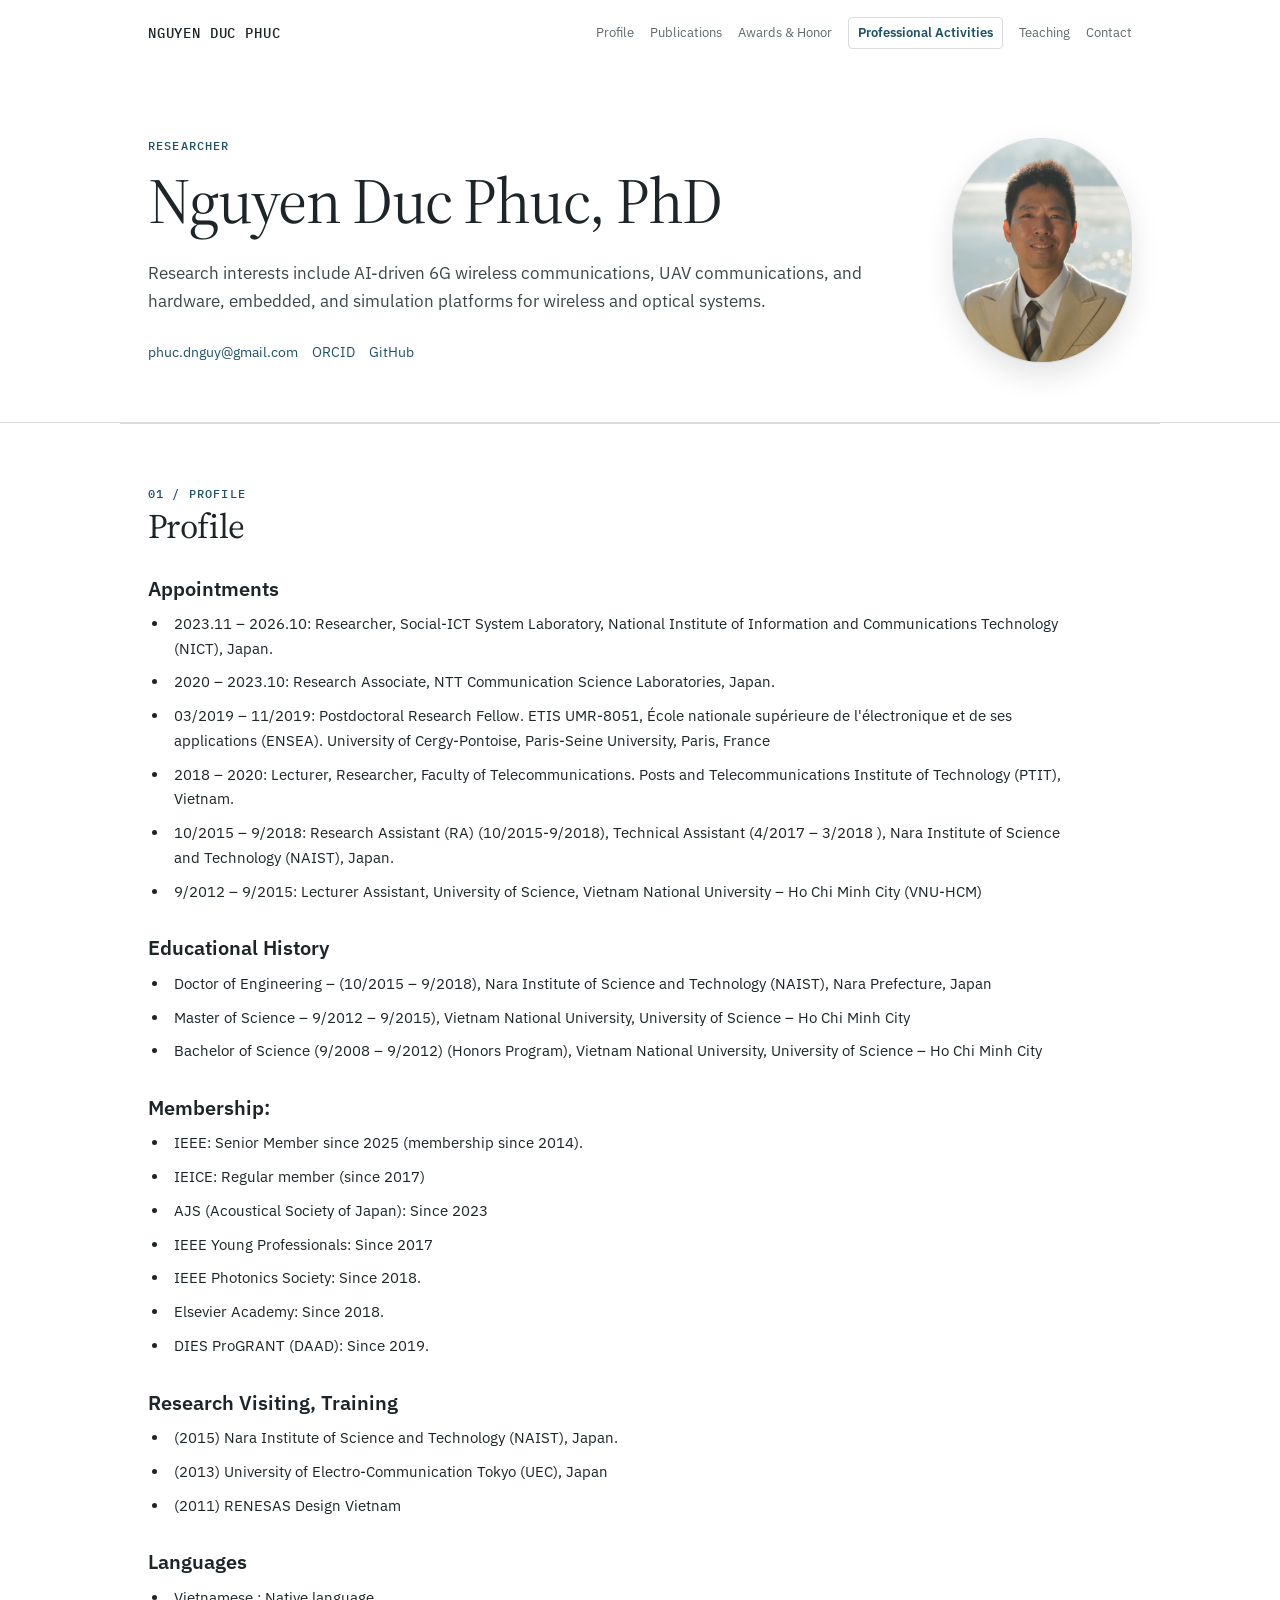
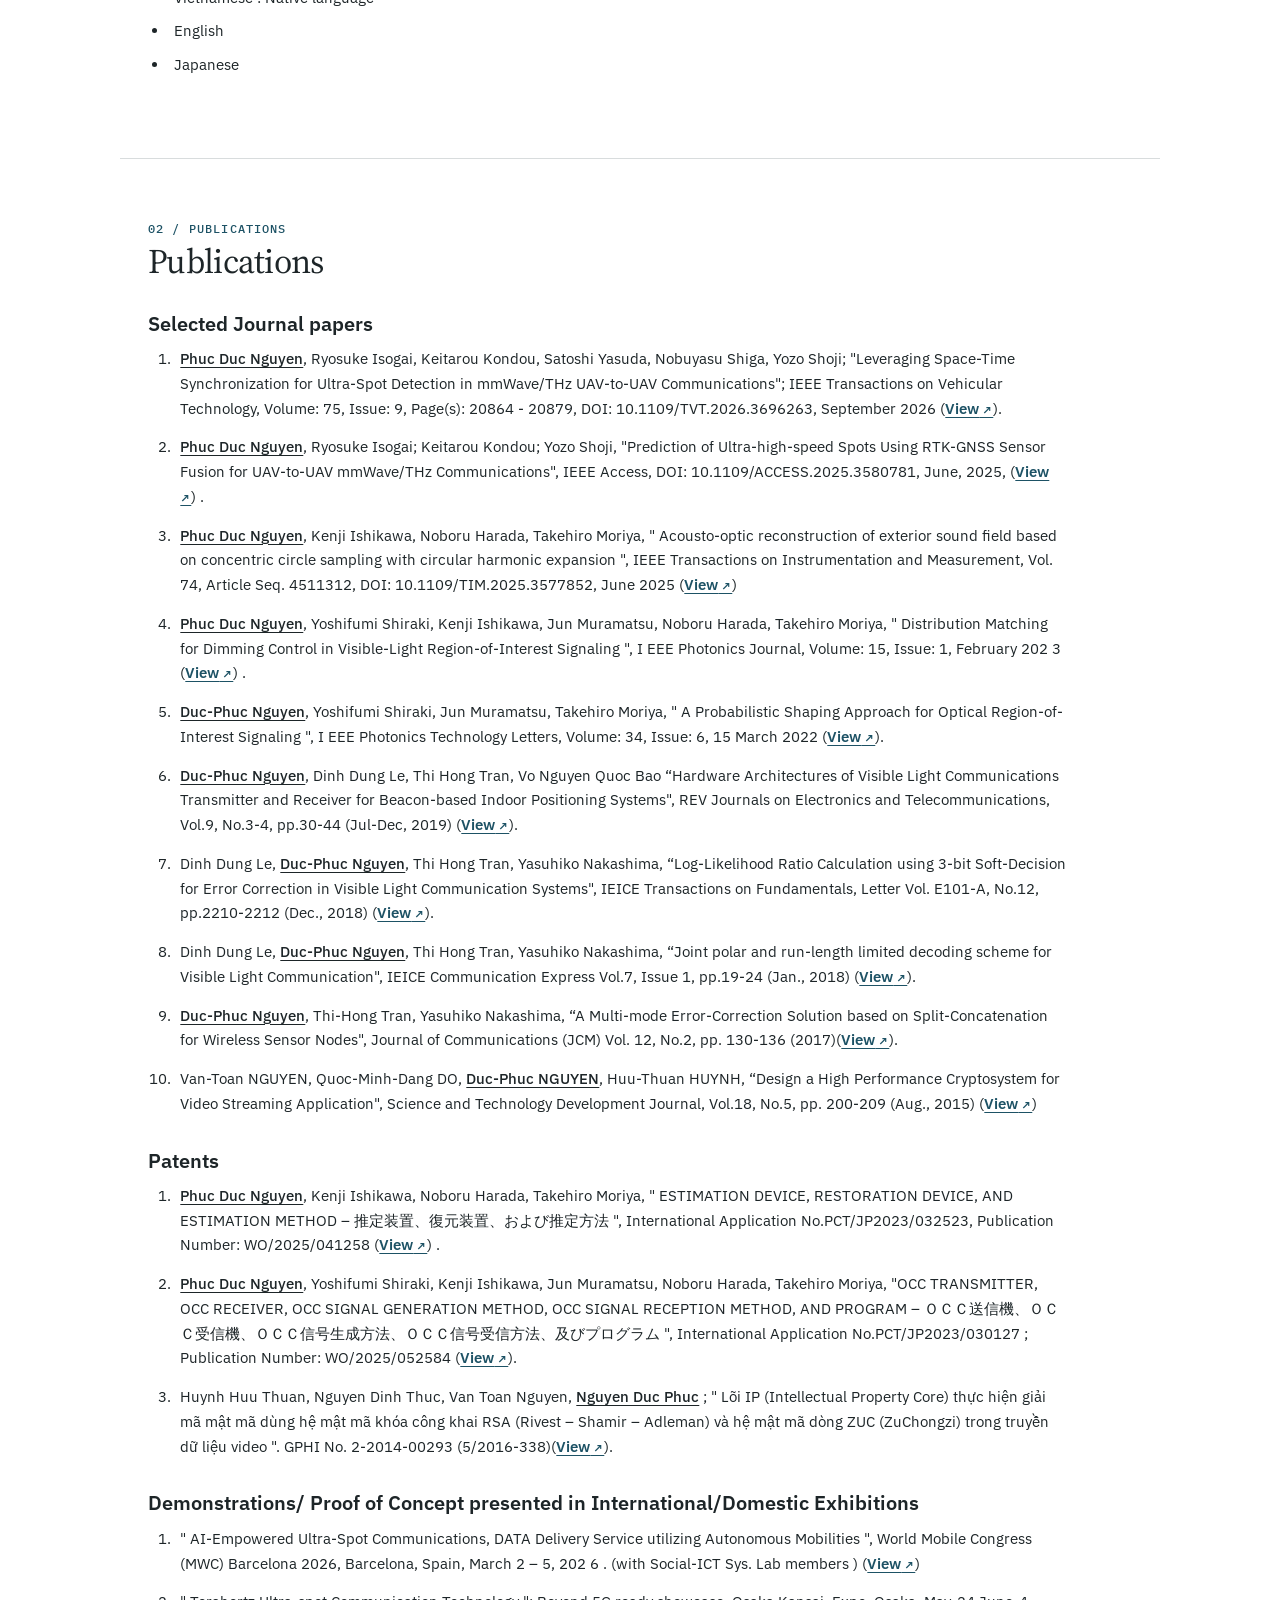
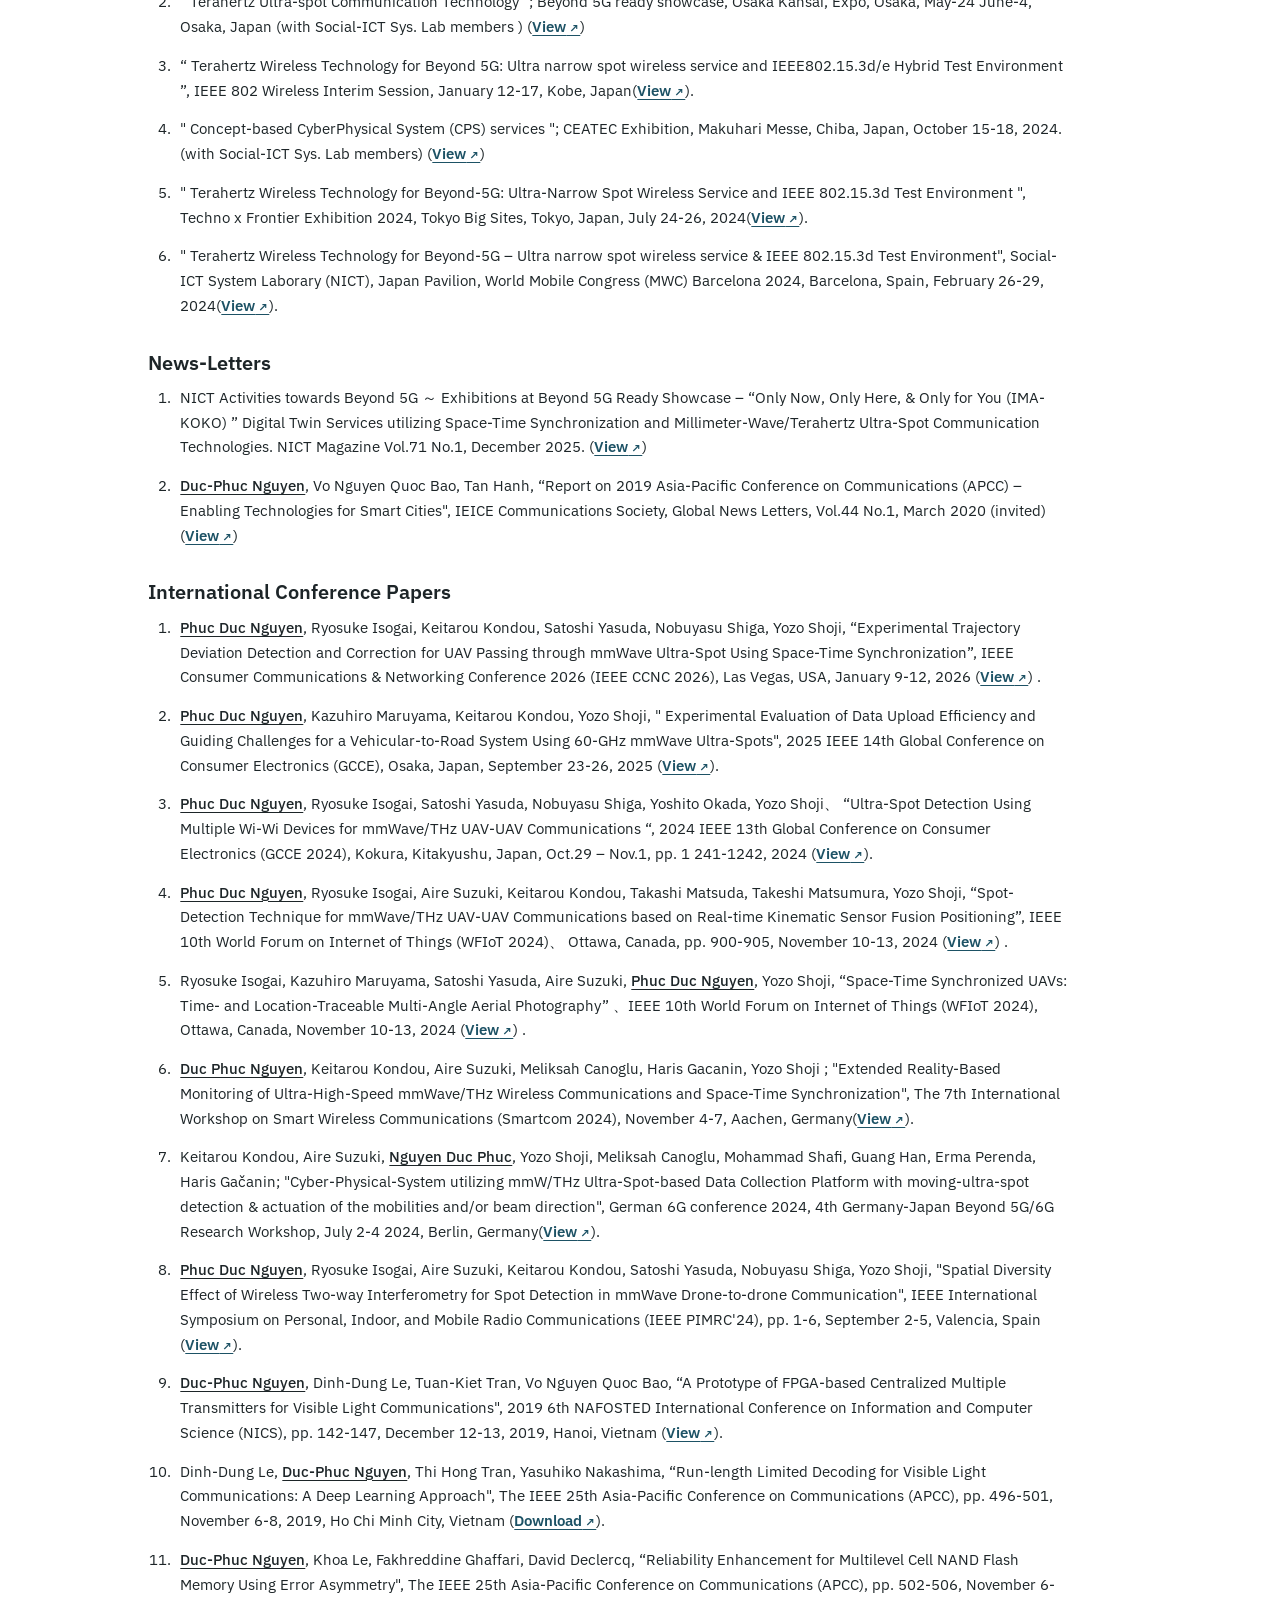
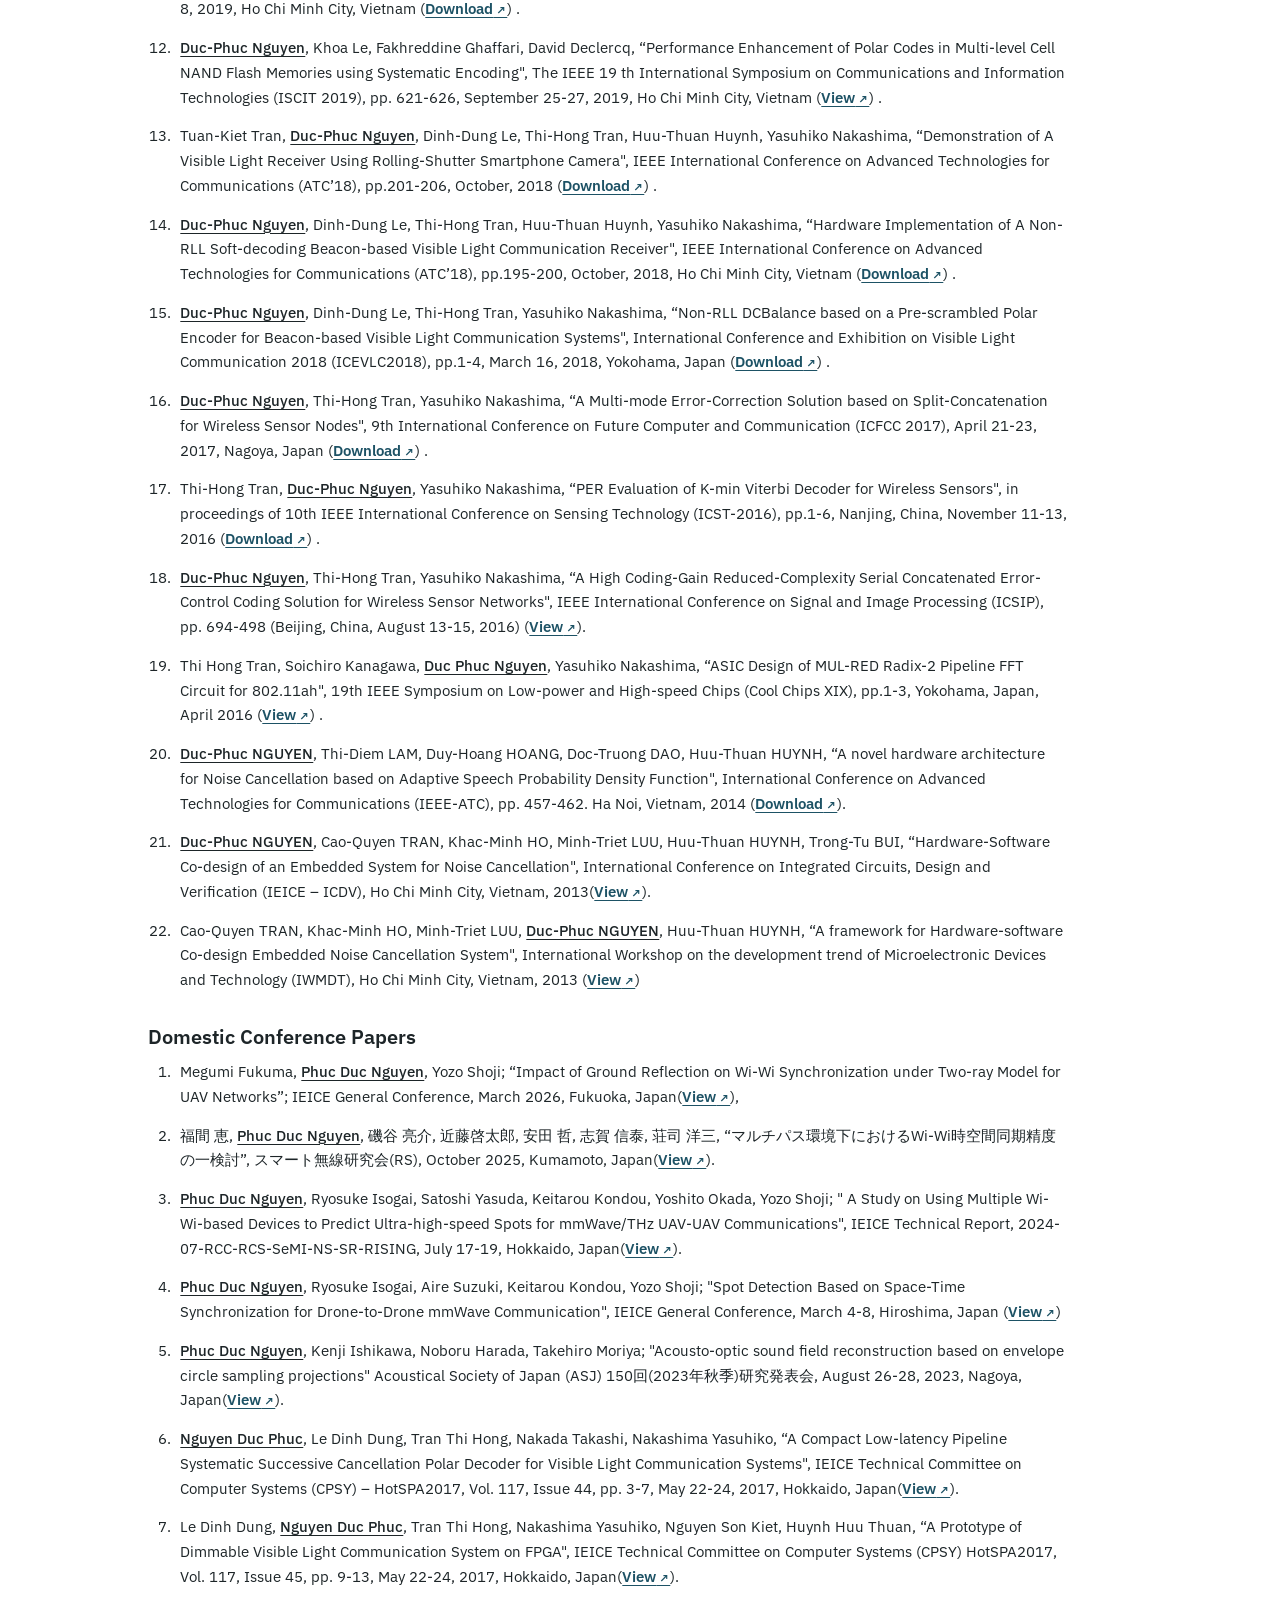
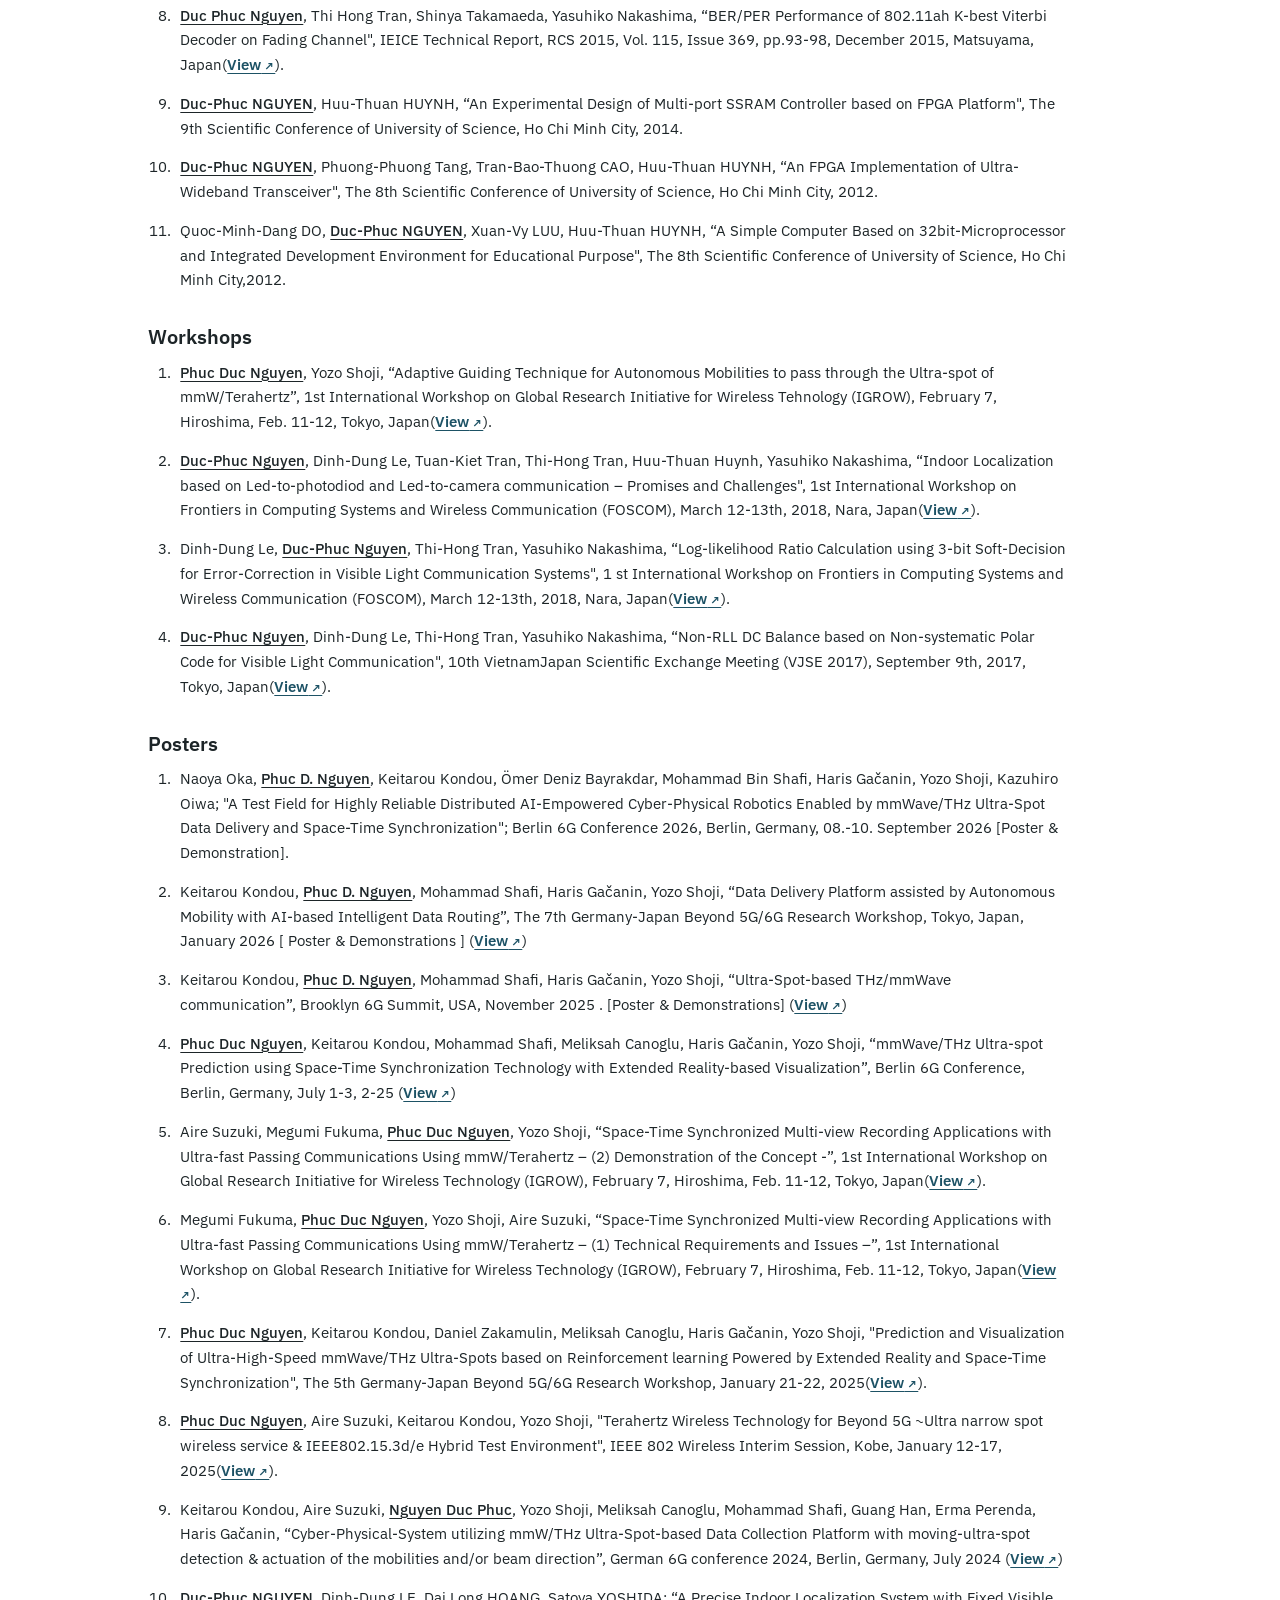
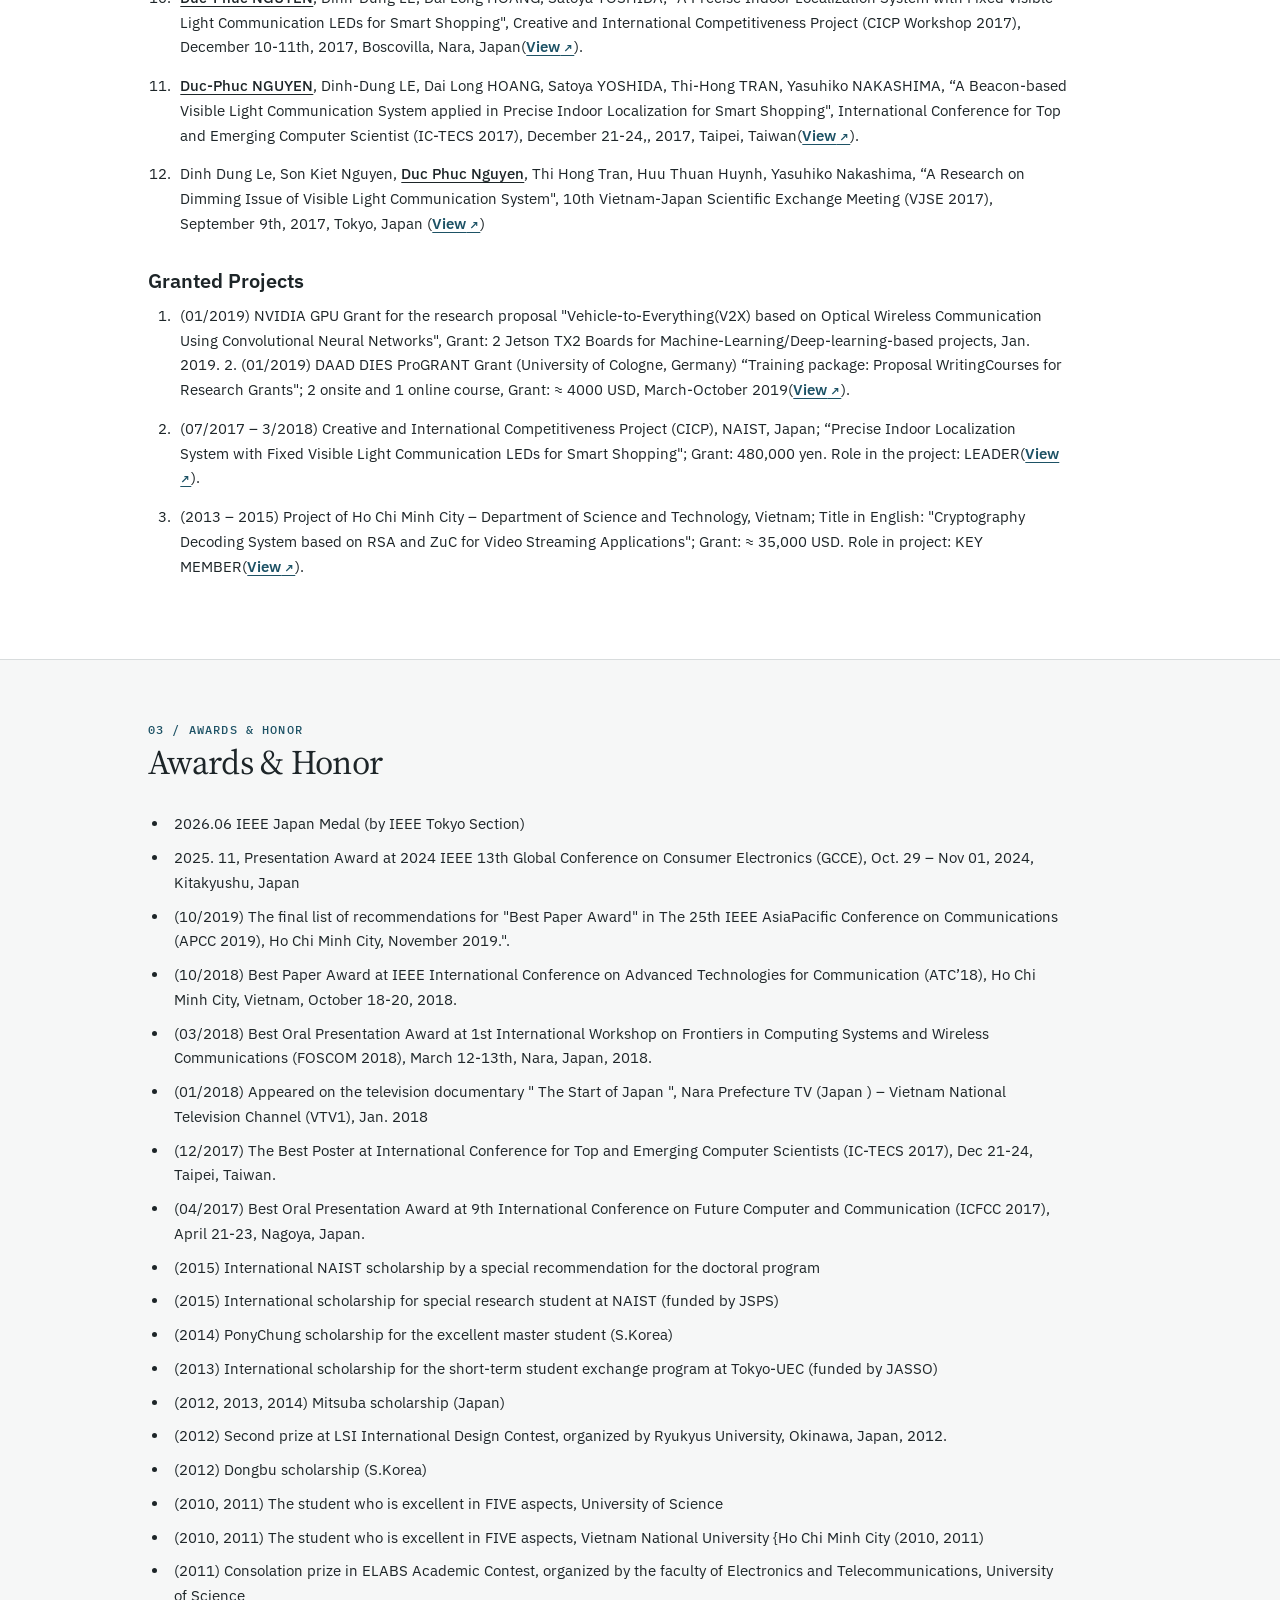
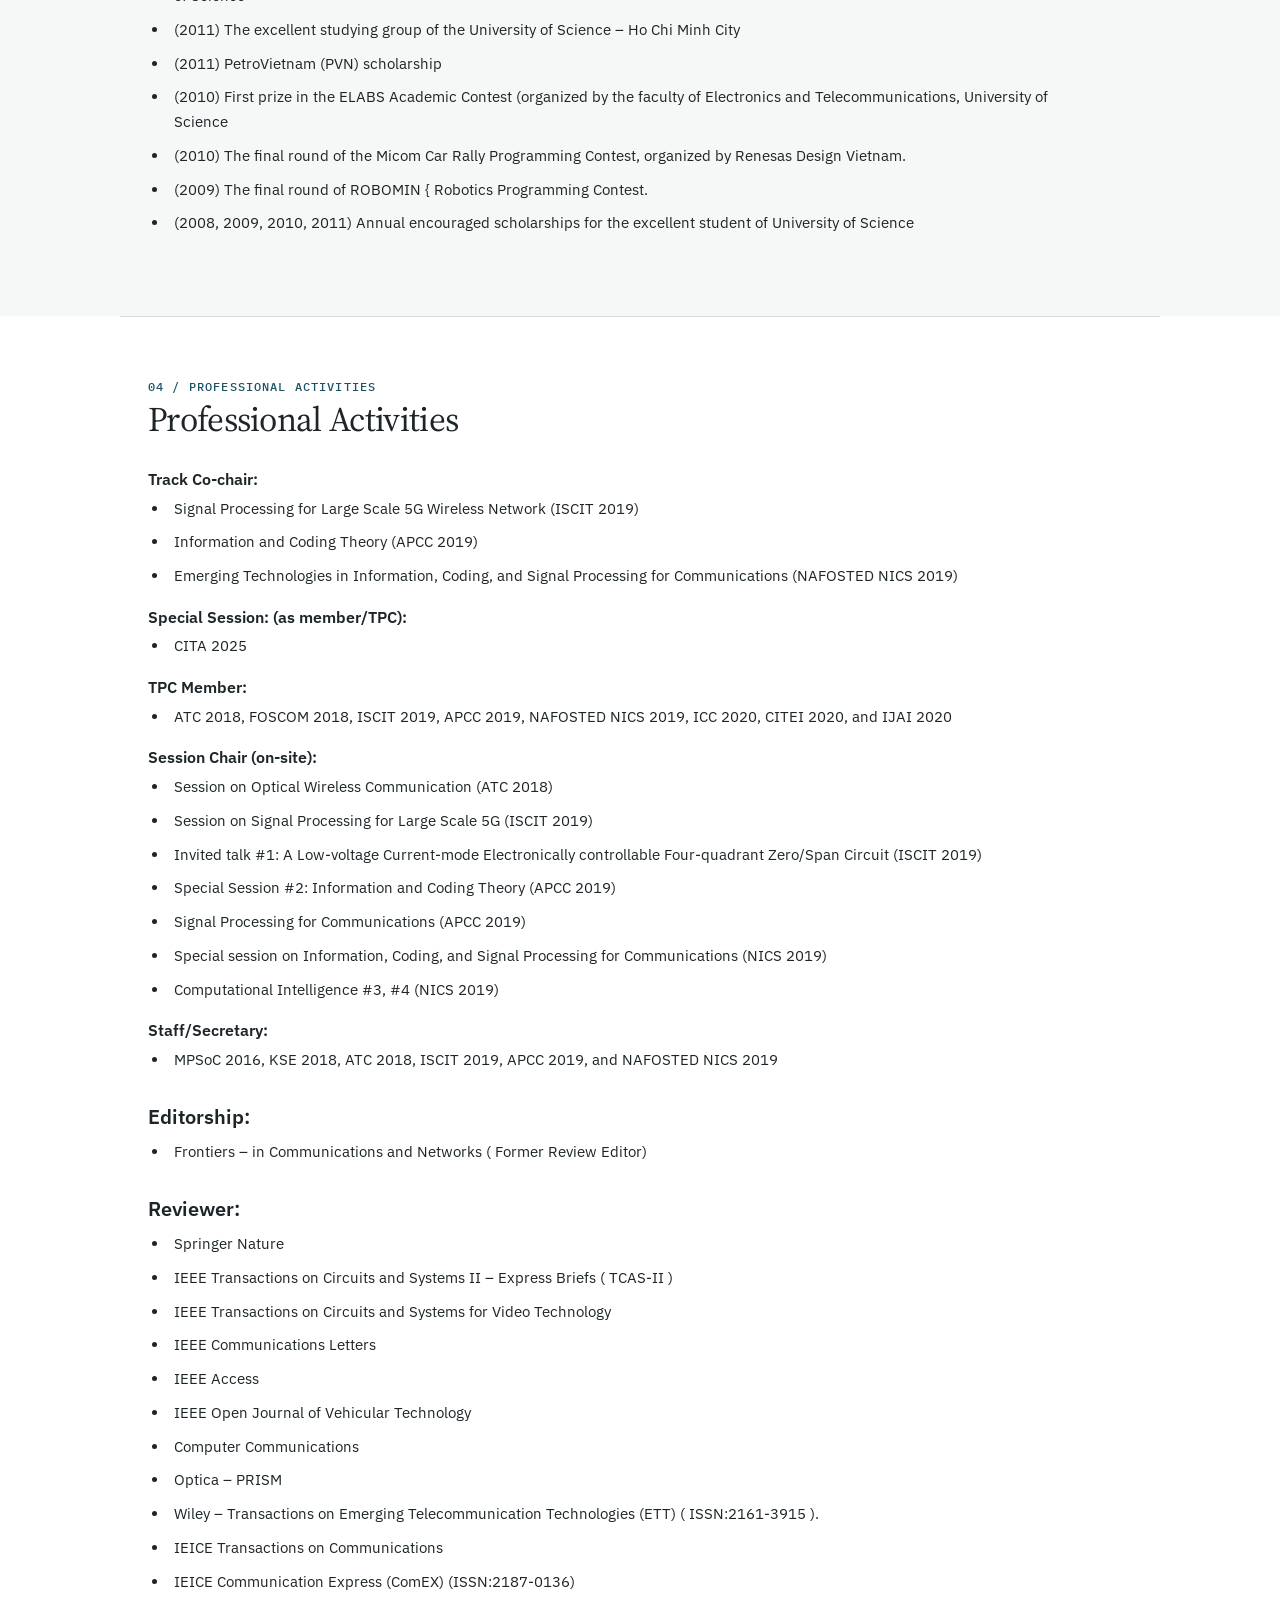
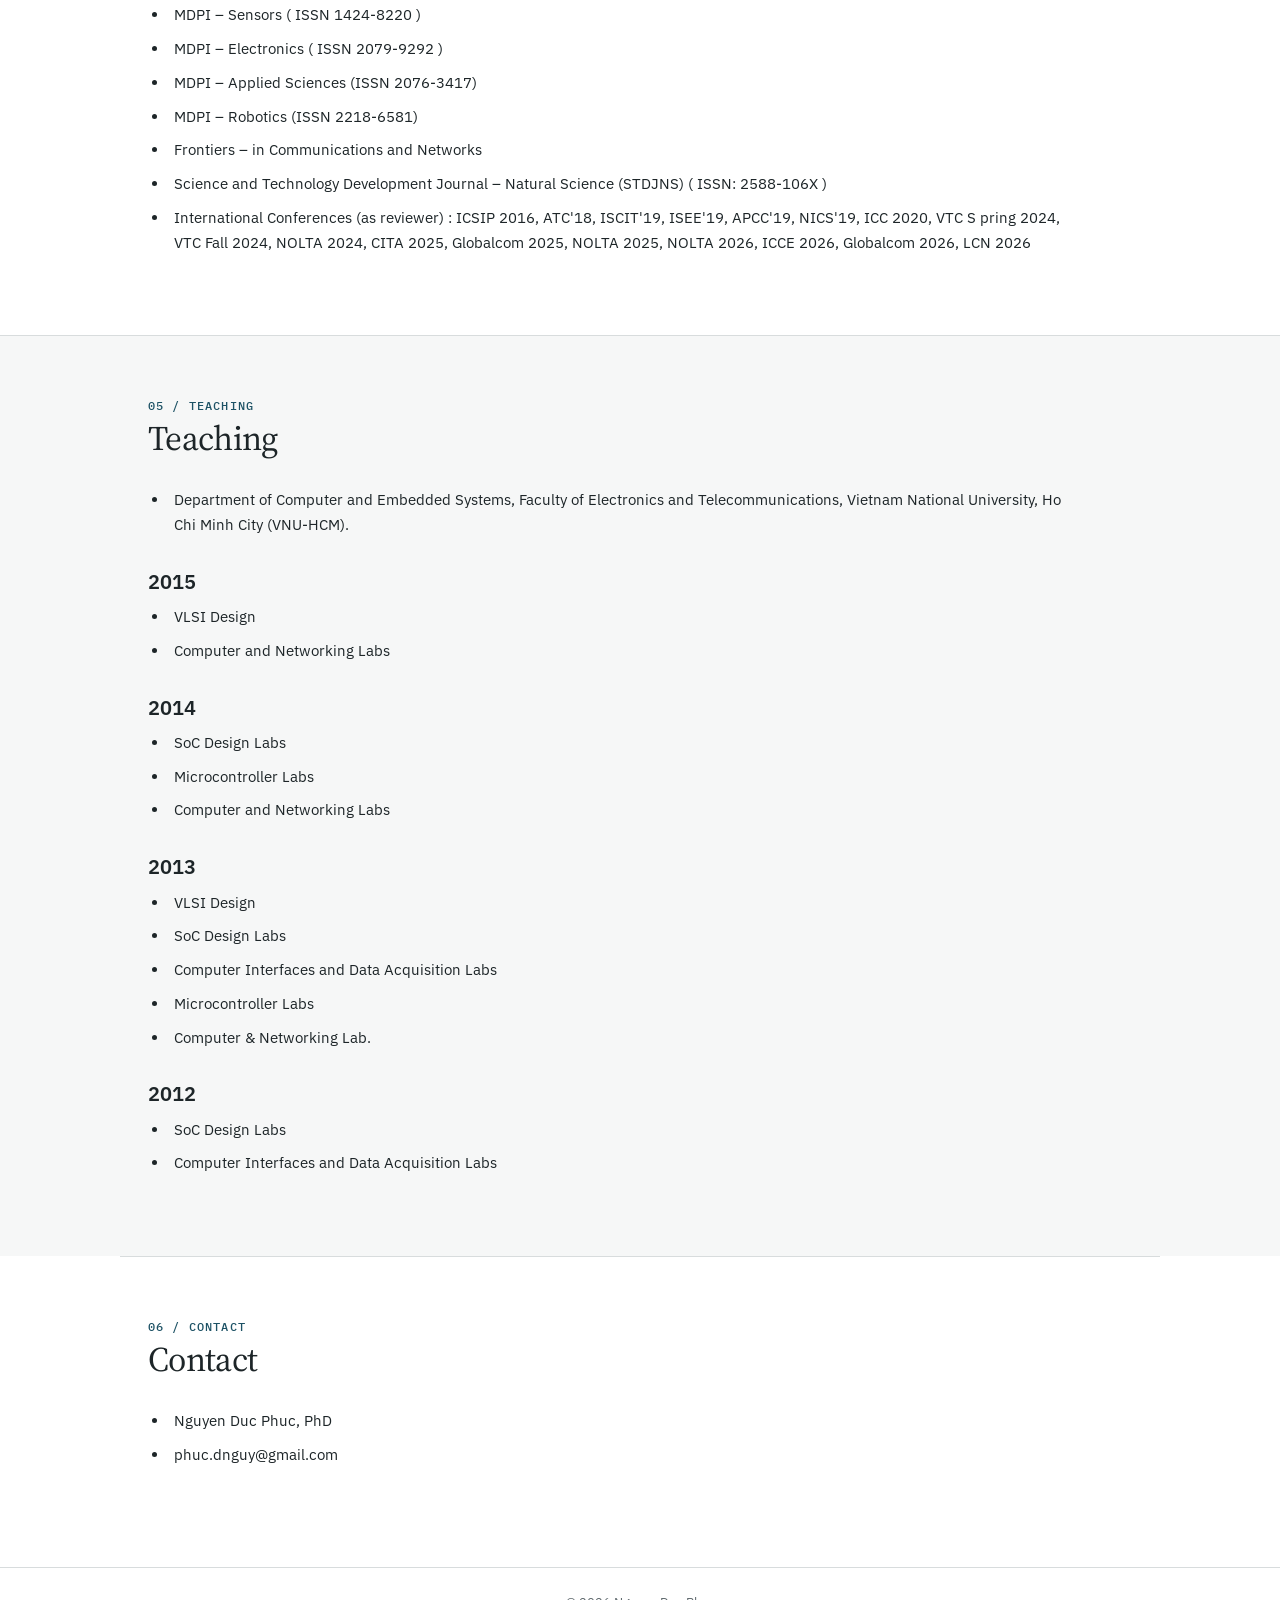
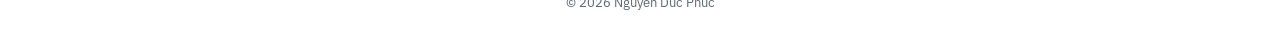
==== commit 39ed8ef3: "Update profile layout" ====
--- a/index.html
+++ b/index.html
@@ -12,7 +12,7 @@
     <nav aria-label="Primary navigation">
       <a class="brand" href="#home">NGUYEN DUC PHUC</a>
       <div class="nav-links">
-        <a href="#profile">Profile</a><a href="#publications">Publications</a><a href="#awards">Awards & Honor</a><a href="#teaching">Teaching</a><a href="#contact">Contact</a>
+        <a href="#profile">Profile</a><a href="#publications">Publications</a><a href="#awards">Awards & Honor</a><a class="nav-tab" href="#professional-activities">Professional Activities</a><a href="#teaching">Teaching</a><a href="#contact">Contact</a>
       </div>
     </nav>
     <div class="masthead" id="home">
@@ -31,7 +31,7 @@
       <section id="profile">
         <p class="section-label">01 / Profile</p>
         <h2>Profile</h2>
-        <div class="archive-copy"><h3>Appointments</h3><ul class="archive-list"><li>2023.11 – 2026.10: Researcher, Social-ICT System Laboratory, National Institute of Information and Communications Technology (NICT), Japan.</li><li>2020 – 2023.10: Research Associate, NTT Communication Science Laboratories, Japan.</li><li>03/2019 – 11/2019: Postdoctoral Research Fellow. ETIS UMR-8051, École nationale supérieure de l'électronique et de ses applications (ENSEA). University of Cergy-Pontoise, Paris-Seine University, Paris, France</li><li>2018 – 2020: Lecturer, Researcher, Faculty of Telecommunications. Posts and Telecommunications Institute of Technology (PTIT), Vietnam.</li><li>10/2015 – 9/2018: Research Assistant (RA) (10/2015-9/2018), Technical Assistant (4/2017 – 3/2018 ), Nara Institute of Science and Technology (NAIST), Japan.</li><li>9/2012 – 9/2015: Lecturer Assistant, University of Science, Vietnam National University – Ho Chi Minh City (VNU-HCM)</li></ul><h3>Educational History</h3><ul class="archive-list"><li>Doctor of Engineering – (10/2015 – 9/2018), Nara Institute of Science and Technology (NAIST), Nara Prefecture, Japan</li><li>Master of Science – 9/2012 – 9/2015), Vietnam National University, University of Science – Ho Chi Minh City</li><li>Bachelor of Science (9/2008 – 9/2012) (Honors Program), Vietnam National University, University of Science – Ho Chi Minh City</li></ul><h3>Professional Activities</h3><div class="activity-group"><h4>Track Co-chair:</h4><ul class="archive-list"><li>Signal Processing for Large Scale 5G Wireless Network (ISCIT 2019)</li><li>Information and Coding Theory (APCC 2019)</li><li>Emerging Technologies in Information, Coding, and Signal Processing for Communications (NAFOSTED NICS 2019)</li></ul><h4>Special Session: (as member/TPC):</h4><ul class="archive-list"><li>CITA 2025</li></ul><h4>TPC Member:</h4><ul class="archive-list"><li>ATC 2018, FOSCOM 2018, ISCIT 2019, APCC 2019, NAFOSTED NICS 2019, ICC 2020, CITEI 2020, and IJAI 2020</li></ul><h4>Session Chair (on-site):</h4><ul class="archive-list"><li>Session on Optical Wireless Communication (ATC 2018)</li><li>Session on Signal Processing for Large Scale 5G (ISCIT 2019)</li><li>Invited talk #1: A Low-voltage Current-mode Electronically controllable Four-quadrant Zero/Span Circuit (ISCIT 2019)</li><li>Special Session #2: Information and Coding Theory (APCC 2019)</li><li>Signal Processing for Communications (APCC 2019)</li><li>Special session on Information, Coding, and Signal Processing for Communications (NICS 2019)</li><li>Computational Intelligence #3, #4 (NICS 2019)</li></ul><h4>Staff/Secretary:</h4><ul class="archive-list"><li>MPSoC 2016, KSE 2018, ATC 2018, ISCIT 2019, APCC 2019, and NAFOSTED NICS 2019</li></ul></div><h3>Editorship:</h3><ul class="archive-list"><li>Frontiers – in Communications and Networks ( Former Review Editor)</li></ul><h3>Reviewer:</h3><ul class="archive-list"><li>Springer Nature</li><li>IEEE Transactions on Circuits and Systems II – Express Briefs ( TCAS-II )</li><li>IEEE Transactions on Circuits and Systems for Video Technology</li><li>IEEE Communications Letters</li><li>IEEE Access</li><li>IEEE Open Journal of Vehicular Technology</li><li>Computer Communications</li><li>Optica – PRISM</li><li>Wiley – Transactions on Emerging Telecommunication Technologies (ETT) ( ISSN:2161-3915 ).</li><li>IEICE Transactions on Communications</li><li>IEICE Communication Express (ComEX) (ISSN:2187-0136)</li><li>MDPI – Sensors ( ISSN 1424-8220 )</li><li>MDPI – Electronics ( ISSN 2079-9292 )</li><li>MDPI – Applied Sciences (ISSN 2076-3417)</li><li>MDPI – Robotics (ISSN 2218-6581)</li><li>Frontiers – in Communications and Networks</li><li>Science and Technology Development Journal – Natural Science (STDJNS) ( ISSN: 2588-106X )</li><li>International Conferences (as reviewer) : ICSIP 2016, ATC'18, ISCIT'19, ISEE'19, APCC'19, NICS'19, ICC 2020, VTC S pring 2024, VTC Fall 2024, NOLTA 2024, CITA 2025, Globalcom 2025, NOLTA 2025, NOLTA 2026, ICCE 2026, Globalcom 2026, LCN 2026</li></ul><h3>Membership:</h3><ul class="archive-list"><li>IEEE: Senior Member since 2025 (membership since 2014).</li><li>IEICE: Regular member (since 2017)</li><li>AJS (Acoustical Society of Japan): Since 2023</li><li>IEEE Young Professionals: Since 2017</li><li>IEEE Photonics Society: Since 2018.</li><li>Elsevier Academy: Since 2018.</li><li>DIES ProGRANT (DAAD): Since 2019.</li></ul><h3>Research Visiting, Training</h3><ul class="archive-list"><li>(2015) Nara Institute of Science and Technology (NAIST), Japan.</li><li>(2013) University of Electro-Communication Tokyo (UEC), Japan</li><li>(2011) RENESAS Design Vietnam</li></ul><h3>Languages</h3><ul class="archive-list"><li>Vietnamese : Native language</li><li>English</li><li>Japanese</li></ul></div>
+        <div class="archive-copy"><h3>Appointments</h3><ul class="archive-list"><li>2023.11 – 2026.10: Researcher, Social-ICT System Laboratory, National Institute of Information and Communications Technology (NICT), Japan.</li><li>2020 – 2023.10: Research Associate, NTT Communication Science Laboratories, Japan.</li><li>03/2019 – 11/2019: Postdoctoral Research Fellow. ETIS UMR-8051, École nationale supérieure de l'électronique et de ses applications (ENSEA). University of Cergy-Pontoise, Paris-Seine University, Paris, France</li><li>2018 – 2020: Lecturer, Researcher, Faculty of Telecommunications. Posts and Telecommunications Institute of Technology (PTIT), Vietnam.</li><li>10/2015 – 9/2018: Research Assistant (RA) (10/2015-9/2018), Technical Assistant (4/2017 – 3/2018 ), Nara Institute of Science and Technology (NAIST), Japan.</li><li>9/2012 – 9/2015: Lecturer Assistant, University of Science, Vietnam National University – Ho Chi Minh City (VNU-HCM)</li></ul><h3>Educational History</h3><ul class="archive-list"><li>Doctor of Engineering – (10/2015 – 9/2018), Nara Institute of Science and Technology (NAIST), Nara Prefecture, Japan</li><li>Master of Science – 9/2012 – 9/2015), Vietnam National University, University of Science – Ho Chi Minh City</li><li>Bachelor of Science (9/2008 – 9/2012) (Honors Program), Vietnam National University, University of Science – Ho Chi Minh City</li></ul><h3>Membership:</h3><ul class="archive-list"><li>IEEE: Senior Member since 2025 (membership since 2014).</li><li>IEICE: Regular member (since 2017)</li><li>AJS (Acoustical Society of Japan): Since 2023</li><li>IEEE Young Professionals: Since 2017</li><li>IEEE Photonics Society: Since 2018.</li><li>Elsevier Academy: Since 2018.</li><li>DIES ProGRANT (DAAD): Since 2019.</li></ul><h3>Research Visiting, Training</h3><ul class="archive-list"><li>(2015) Nara Institute of Science and Technology (NAIST), Japan.</li><li>(2013) University of Electro-Communication Tokyo (UEC), Japan</li><li>(2011) RENESAS Design Vietnam</li></ul><h3>Languages</h3><ul class="archive-list"><li>Vietnamese : Native language</li><li>English</li><li>Japanese</li></ul></div>
       </section>
       <section id="publications">
         <p class="section-label">02 / Publications</p>
@@ -43,13 +43,18 @@
         <h2>Awards & Honor</h2>
         <div class="archive-copy"><ul class="archive-list"><li>2026.06 IEEE Japan Medal (by IEEE Tokyo Section)</li><li>2025. 11, Presentation Award at 2024 IEEE 13th Global Conference on Consumer Electronics (GCCE), Oct. 29 – Nov 01, 2024, Kitakyushu, Japan</li><li>(10/2019) The final list of recommendations for "Best Paper Award" in The 25th IEEE AsiaPacific Conference on Communications (APCC 2019), Ho Chi Minh City, November 2019.".</li><li>(10/2018) Best Paper Award at IEEE International Conference on Advanced Technologies for Communication (ATC’18), Ho Chi Minh City, Vietnam, October 18-20, 2018.</li><li>(03/2018) Best Oral Presentation Award at 1st International Workshop on Frontiers in Computing Systems and Wireless Communications (FOSCOM 2018), March 12-13th, Nara, Japan, 2018.</li><li>(01/2018) Appeared on the television documentary " The Start of Japan ", Nara Prefecture TV (Japan ) – Vietnam National Television Channel (VTV1), Jan. 2018</li><li>(12/2017) The Best Poster at International Conference for Top and Emerging Computer Scientists (IC-TECS 2017), Dec 21-24, Taipei, Taiwan.</li><li>(04/2017) Best Oral Presentation Award at 9th International Conference on Future Computer and Communication (ICFCC 2017), April 21-23, Nagoya, Japan.</li><li>(2015) International NAIST scholarship by a special recommendation for the doctoral program</li><li>(2015) International scholarship for special research student at NAIST (funded by JSPS)</li><li>(2014) PonyChung scholarship for the excellent master student (S.Korea)</li><li>(2013) International scholarship for the short-term student exchange program at Tokyo-UEC (funded by JASSO)</li><li>(2012, 2013, 2014) Mitsuba scholarship (Japan)</li><li>(2012) Second prize at LSI International Design Contest, organized by Ryukyus University, Okinawa, Japan, 2012.</li><li>(2012) Dongbu scholarship (S.Korea)</li><li>(2010, 2011) The student who is excellent in FIVE aspects, University of Science</li><li>(2010, 2011) The student who is excellent in FIVE aspects, Vietnam National University {Ho Chi Minh City (2010, 2011)</li><li>(2011) Consolation prize in ELABS Academic Contest, organized by the faculty of Electronics and Telecommunications, University of Science</li><li>(2011) The excellent studying group of the University of Science – Ho Chi Minh City</li><li>(2011) PetroVietnam (PVN) scholarship</li><li>(2010) First prize in the ELABS Academic Contest (organized by the faculty of Electronics and Telecommunications, University of Science</li><li>(2010) The final round of the Micom Car Rally Programming Contest, organized by Renesas Design Vietnam.</li><li>(2009) The final round of ROBOMIN { Robotics Programming Contest.</li><li>(2008, 2009, 2010, 2011) Annual encouraged scholarships for the excellent student of University of Science</li></ul></div>
       </section>
+      <section id="professional-activities">
+        <p class="section-label">04 / Professional Activities</p>
+        <h2>Professional Activities</h2>
+        <div class="archive-copy"><div class="activity-group"><h4>Track Co-chair:</h4><ul class="archive-list"><li>Signal Processing for Large Scale 5G Wireless Network (ISCIT 2019)</li><li>Information and Coding Theory (APCC 2019)</li><li>Emerging Technologies in Information, Coding, and Signal Processing for Communications (NAFOSTED NICS 2019)</li></ul><h4>Special Session: (as member/TPC):</h4><ul class="archive-list"><li>CITA 2025</li></ul><h4>TPC Member:</h4><ul class="archive-list"><li>ATC 2018, FOSCOM 2018, ISCIT 2019, APCC 2019, NAFOSTED NICS 2019, ICC 2020, CITEI 2020, and IJAI 2020</li></ul><h4>Session Chair (on-site):</h4><ul class="archive-list"><li>Session on Optical Wireless Communication (ATC 2018)</li><li>Session on Signal Processing for Large Scale 5G (ISCIT 2019)</li><li>Invited talk #1: A Low-voltage Current-mode Electronically controllable Four-quadrant Zero/Span Circuit (ISCIT 2019)</li><li>Special Session #2: Information and Coding Theory (APCC 2019)</li><li>Signal Processing for Communications (APCC 2019)</li><li>Special session on Information, Coding, and Signal Processing for Communications (NICS 2019)</li><li>Computational Intelligence #3, #4 (NICS 2019)</li></ul><h4>Staff/Secretary:</h4><ul class="archive-list"><li>MPSoC 2016, KSE 2018, ATC 2018, ISCIT 2019, APCC 2019, and NAFOSTED NICS 2019</li></ul></div><h3>Editorship:</h3><ul class="archive-list"><li>Frontiers – in Communications and Networks ( Former Review Editor)</li></ul><h3>Reviewer:</h3><ul class="archive-list"><li>Springer Nature</li><li>IEEE Transactions on Circuits and Systems II – Express Briefs ( TCAS-II )</li><li>IEEE Transactions on Circuits and Systems for Video Technology</li><li>IEEE Communications Letters</li><li>IEEE Access</li><li>IEEE Open Journal of Vehicular Technology</li><li>Computer Communications</li><li>Optica – PRISM</li><li>Wiley – Transactions on Emerging Telecommunication Technologies (ETT) ( ISSN:2161-3915 ).</li><li>IEICE Transactions on Communications</li><li>IEICE Communication Express (ComEX) (ISSN:2187-0136)</li><li>MDPI – Sensors ( ISSN 1424-8220 )</li><li>MDPI – Electronics ( ISSN 2079-9292 )</li><li>MDPI – Applied Sciences (ISSN 2076-3417)</li><li>MDPI – Robotics (ISSN 2218-6581)</li><li>Frontiers – in Communications and Networks</li><li>Science and Technology Development Journal – Natural Science (STDJNS) ( ISSN: 2588-106X )</li><li>International Conferences (as reviewer) : ICSIP 2016, ATC'18, ISCIT'19, ISEE'19, APCC'19, NICS'19, ICC 2020, VTC S pring 2024, VTC Fall 2024, NOLTA 2024, CITA 2025, Globalcom 2025, NOLTA 2025, NOLTA 2026, ICCE 2026, Globalcom 2026, LCN 2026</li></ul></div>
+      </section>
       <section id="teaching">
-        <p class="section-label">04 / Teaching</p>
+        <p class="section-label">05 / Teaching</p>
         <h2>Teaching</h2>
         <div class="archive-copy"><ul class="archive-list"><li>Department of Computer and Embedded Systems, Faculty of Electronics and Telecommunications, Vietnam National University, Ho Chi Minh City (VNU-HCM).</li></ul><h3>2015</h3><ul class="archive-list"><li>VLSI Design</li><li>Computer and Networking Labs</li></ul><h3>2014</h3><ul class="archive-list"><li>SoC Design Labs</li><li>Microcontroller Labs</li><li>Computer and Networking Labs</li></ul><h3>2013</h3><ul class="archive-list"><li>VLSI Design</li><li>SoC Design Labs</li><li>Computer Interfaces and Data Acquisition Labs</li><li>Microcontroller Labs</li><li>Computer &amp; Networking Lab.</li></ul><h3>2012</h3><ul class="archive-list"><li>SoC Design Labs</li><li>Computer Interfaces and Data Acquisition Labs</li></ul></div>
       </section>
       <section id="contact">
-        <p class="section-label">05 / Contact</p>
+        <p class="section-label">06 / Contact</p>
         <h2>Contact</h2>
         <div class="archive-copy"><ul class="archive-list"><li>Nguyen Duc Phuc, PhD</li><li>phuc.dnguy@gmail.com</li></ul></div>
       </section>
--- a/styles.css
+++ b/styles.css
@@ -8,8 +8,10 @@
 header { border-bottom:1px solid var(--line); background:#fff; }
 nav { max-width:1040px; margin:auto; padding:17px 28px; display:flex; align-items:center; justify-content:space-between; gap:28px; }
 .brand { color:var(--ink); font:500 .86rem 'IBM Plex Mono',monospace; text-decoration:none; letter-spacing:.06em; white-space:nowrap; }
-.nav-links { display:flex; flex-wrap:wrap; justify-content:flex-end; gap:16px; font-size:.82rem; }
+.nav-links { display:flex; flex-wrap:wrap; align-items:center; justify-content:flex-end; gap:16px; font-size:.82rem; }
 .nav-links a { color:var(--muted); text-decoration:none; }
+.nav-links .nav-tab { padding:4px 9px; border:1px solid var(--line); border-radius:4px; color:var(--accent); font-weight:600; white-space:nowrap; }
+.nav-links .nav-tab:hover, .nav-links .nav-tab:focus-visible { background:var(--wash); border-color:var(--accent); }
 .masthead { max-width:1040px; margin:auto; padding:72px 28px 58px; display:grid; grid-template-columns:minmax(0,1fr) 180px; align-items:center; gap:48px; }
 .masthead-copy { min-width:0; }
 .profile-photo { width:180px; aspect-ratio:4/5; margin:0; justify-self:end; overflow:hidden; border:1px solid var(--line); border-radius:50% / 43%; background:var(--wash); box-shadow:0 12px 28px rgba(29,37,40,.13); }
